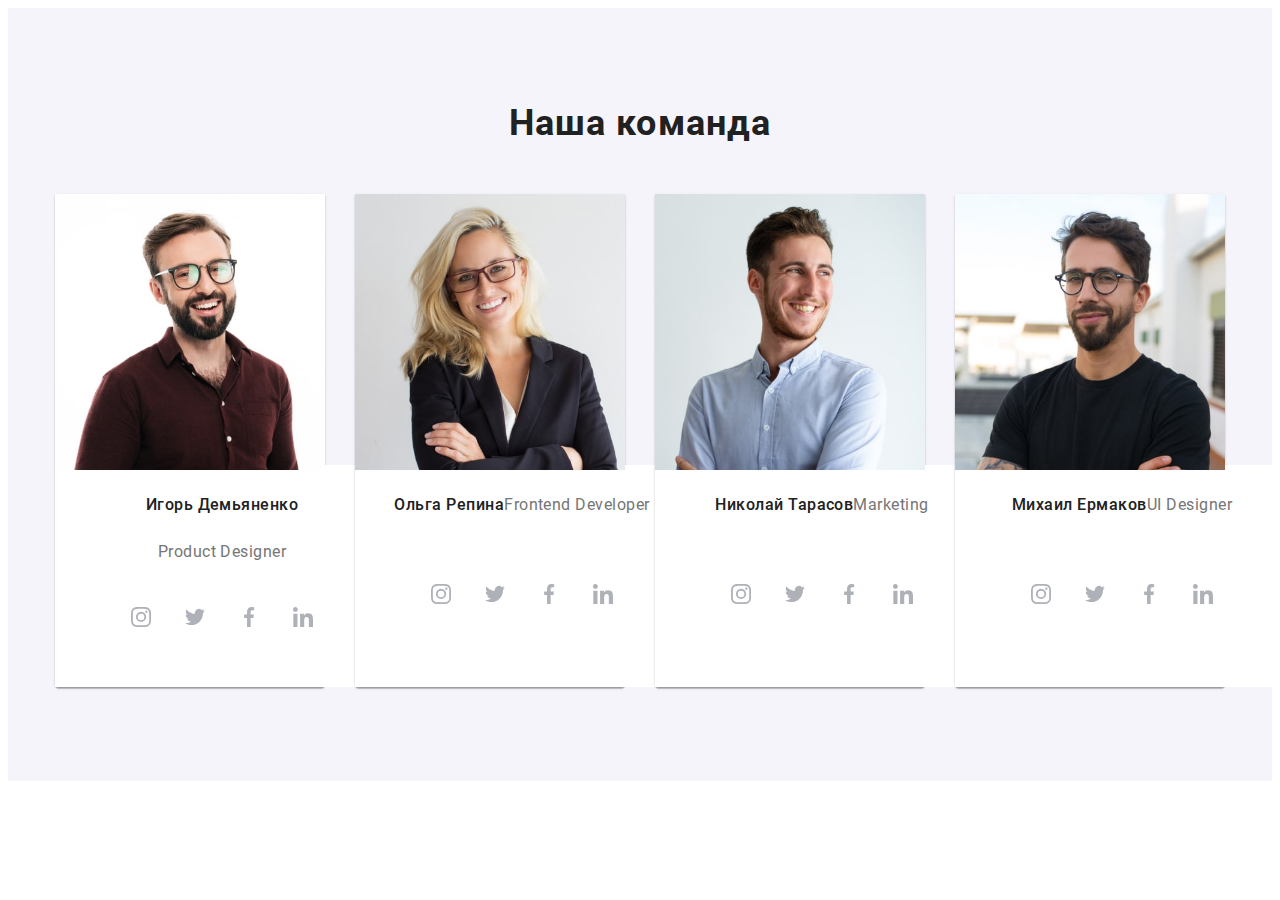
==== index.html @ b9b1cf42 "adapted section team" ====
<!DOCTYPE html>
<html lang="ru">
  <head>
    <meta charset="UTF-8" />
    <meta http-equiv="X-UA-Compatible" content="IE=edge" />
    <meta name="viewport" content="width=device-width, initial-scale=1.0" />
    <link
      rel="stylesheet"
      href="https://cdnjs.cloudflare.com/ajax/libs/modern-normalize/1.1.0/modern-normalize.min.css"
      integrity="sha512-wpPYUAdjBVSE4KJnH1VR1HeZfpl1ub8YT/NKx4PuQ5NmX2tKuGu6U/JRp5y+Y8XG2tV+wKQpNHVUX03MfMFn9Q=="
      crossorigin="anonymous"
      referrerpolicy="no-referrer"
    />
    <!--<link
      href="https://fonts.googleapis.com/css2?family=Raleway:wght@700&family=Roboto:wght@400;500;700;900&display=swap"
      rel="stylesheet"
    />-->
    <title>Document</title>
    <link rel="stylesheet" href="./css/main.min.css" />
  </head>
  <body class="webstudio">
    <!--<header class="page__header">
      <div class="container nav__main">
        <a href="" lang="en" class="nav__logo link"
          >Web<span class="nav__text" lang="en">Studio</span></a
        >
        <nav class="nav__site">
          <ul class="nav__list link">
            <li class="nav__item">
              <a href="./index.html" class="nav__link link current">Студия</a>
            </li>
            <li class="nav__item">
              <a href="./portfolio.html" class="nav__link link">Портфолио</a>
            </li>
            <li class="nav__item">
              <a href="" class="nav__link link">Контакты</a>
            </li>
          </ul>
        </nav>

        <ul class="contacts link">
          <li class="contacts__item">
            <a href="" class="contacts__link link">
              <svg class="contacts__pic" width="16" height="12">
                <use href="./images/icons.svg#icon-envelope"></use>
              </svg>
              info@devstudio.com</a
            >
          </li>
          <li class="contacts__item">
            <a href="" class="contacts__link link">
              <svg class="contacts__pic" width="10" height="16">
                <use href="./images/icons.svg#icon-smartphone"></use>
              </svg>
              +380961111111</a
            >
          </li>
        </ul>
      </div>
    </header>-->

    <main class="hero">
      <!--<section class="decision">
        <div class="container">
          <h1 class="decision__title">
            Эффективные решения<br />для вашего бизнеса
          </h1>
          <button type="button" class="decision__btn" data-modal-open>
            Заказать услугу
          </button>
        </div>
      </section>
    
      <!--<section class="benefits section">
        <div class="container">
          <h2 class="visually-hidden">Наши преимущества</h2>

          <ul class="benefits__list link">
            <li class="benefits__item">
              <div class="benefits__wrapper">
                <a href="" class="benefits__link">
                  <svg class="benefits__icon" width="65.32" height="70">
                    <use href="./images/icons.svg#icon-antenna"></use>
                  </svg>
                </a>
              </div>
              <h3 class="benefits__title">Внимание к деталям</h3>
              <p class="benefits__text">
                Идейные соображения, а также начало повседневной работы по
                формированию позиции.
              </p>
            </li>
            <li class="benefits__item">
              <div class="benefits__wrapper">
                <a href="" class="benefits__link">
                  <svg class="benefits__icon" width="66.96" height="70">
                    <use href="./images/icons.svg#icon-clock"></use>
                  </svg>
                </a>
              </div>
              <h3 class="benefits__title">Пунктуальность</h3>
              <p class="benefits__text">
                Задача организации, в особенности же рамки и место обучения
                кадров влечет за собой.
              </p>
            </li>
            <li class="benefits__item">
              <div class="benefits__wrapper">
                <a href="" class="benefits__link">
                  <svg class="benefits__icon" width="70" height="70">
                    <use href="./images/icons.svg#icon-diagram"></use>
                  </svg>
                </a>
              </div>
              <h3 class="benefits__title">Планирование</h3>
              <p class="benefits__text">
                Равным образом консультация с широким активом в значительной
                степени обуславливает.
              </p>
            </li>
            <li class="benefits__item">
              <div class="benefits__wrapper">
                <a href="" class="benefits__link">
                  <svg class="benefits__icon" width="70" height="70">
                    <use href="./images/icons.svg#icon-astronaut"></use>
                  </svg>
                </a>
              </div>
              <h3 class="benefits__title">Современные технологии</h3>
              <p class="benefits__text">
                Значимость этих проблем настолько очевидна, что реализация
                плановых заданий.
              </p>
            </li>
          </ul>
        </div>
      </section>-->
      <!--<section class="works">
        <div class="container">
          <h2 class="works__title">Чем мы занимаемся</h2>
          <ul class="works__list link">
            <li class="works__item">
              <div class="works__wrapper">
                <img
                  src="./images/img_1.jpg"
                  alt="Работа за компьютером"
                  width="370"
                />
                <div class="works__wrapper__picture">
                  <h3 class="works__text__describe">Десктопные приложения</h3>
                </div>
              </div>
            </li>
            <li class="works__item">
              <div class="works__wrapper">
                <img
                  src="./images/img_2.jpg"
                  alt="Работа в мобильном приложении"
                  width="370"
                />
                <div class="works__wrapper__picture">
                  <h3 class="works__text__describe">Мобильные приложения</h3>
                </div>
              </div>
            </li>
            <li class="works__item">
              <div class="works__wrapper">
                <img
                  src="./images/img_3.jpg"
                  alt="Работа с планшетом"
                  width="370"
                />
                <div class="works__wrapper__picture">
                  <h3 class="works__text__describe">Дизайнерские решения</h3>
                </div>
              </div>
            </li>
          </ul>
        </div>
      </section>-->
      <section class="team section">
        <div class="container">
          <h2 class="team__title">Наша команда</h2>
          <ul class="team__list link">
            <li class="team__photo">
              <picture>
                <source
                  srcset="./images/designer_mob_1x-min.jpg 1x, ./images/designer_mob_2x-min.jpg designer_mob_2x-min"
                />
              </picture>
              <img
                srcset="./images/designer_mob_1x-min.jpg 1x, ./images/designer_mob_2x-min.jpg designer_mob_2x-min"
                src="./images/img_4.jpg"
                lang="en"
                alt="Product Designer"
              />
              <div class="team__wrapper">
                <h3 class="team__title__participant">Игорь Демьяненко</h3>
                <p class="team__text" lang="en">Product Designer</p>
                <ul class="social-sites link">
                  <li class="social-sites__item">
                    <a href="" class="social-sites__link">
                      <svg class="social-sites__icon" width="20" height="20">
                        <use href="./images/icons.svg#icon-instagram"></use>
                      </svg>
                    </a>
                  </li>
                  <li class="social-sites__item">
                    <a href="" class="social-sites__link">
                      <svg class="social-sites__icon" width="20" height="20">
                        <use href="./images/icons.svg#icon-twitter"></use>
                      </svg>
                    </a>
                  </li>
                  <li class="social-sites__item">
                    <a href="" class="social-sites__link">
                      <svg class="social-sites__icon" width="20" height="20">
                        <use href="./images/icons.svg#icon-facebook"></use>
                      </svg>
                    </a>
                  </li>
                  <li class="social-sites__item">
                    <a href="" class="social-sites__link">
                      <svg class="social-sites__icon" width="20" height="20">
                        <use href="./images/icons.svg#icon-linkedin"></use>
                      </svg>
                    </a>
                  </li>
                </ul>
              </div>
            </li>
            <li class="team__photo">
              <picture>
                <source
                  srcset="./images/developer_mob_1x-min.jpg 1x, ./images/developer_mob_2x-min.jpg designer_mob_2x-min"
                />
              </picture>
              <img
                srcset="./images/developer_mob_1x-min.jpg 1x, ./images/developer_mob_2x-min.jpg designer_mob_2x-min"
                src="./images/img_5.jpg"
                lang="en"
                alt="Frontend Developer"
              />
              <div class="team__wrapper">
                <h3 class="team__title__participant">Ольга Репина</h3>
                <p class="team__text" lang="en">Frontend Developer</p>
                <ul class="social-sites link">
                  <li class="social-sites__item">
                    <a href="" class="social-sites__link">
                      <svg class="social-sites__icon" width="20" height="20">
                        <use href="./images/icons.svg#icon-instagram"></use>
                      </svg>
                    </a>
                  </li>
                  <li class="social-sites__item">
                    <a href="" class="social-sites__link">
                      <svg class="social-sites__icon" width="20" height="20">
                        <use href="./images/icons.svg#icon-twitter"></use>
                      </svg>
                    </a>
                  </li>
                  <li class="social-sites__item">
                    <a href="" class="social-sites__link">
                      <svg class="social-sites__icon" width="20" height="20">
                        <use href="./images/icons.svg#icon-facebook"></use>
                      </svg>
                    </a>
                  </li>
                  <li class="social-sites__item">
                    <a href="" class="social-sites__link">
                      <svg class="social-sites__icon" width="20" height="20">
                        <use href="./images/icons.svg#icon-linkedin"></use>
                      </svg>
                    </a>
                  </li>
                </ul>
              </div>
            </li>
            <li class="team__photo">
              <picture>
                <source
                  srcset="./images/marketing_mob_1x-min.jpg 1x, ./images/marketing_mob_2x-min.jpg designer_mob_2x-min"
                />
              </picture>
              <img
                srcset="./images/marketing_mob_1x-min.jpg 1x, ./images/marketing_mob_2x-min.jpg designer_mob_2x-min"
                src="./images/img_6.jpg"
                lang="en"
                alt="Marketing"
              />
              <div class="team__wrapper">
                <h3 class="team__title__participant">Николай Тарасов</h3>
                <p class="team__text" lang="en">Marketing</p>
                <ul class="social-sites link">
                  <li class="social-sites__item">
                    <a href="" class="social-sites__link">
                      <svg class="social-sites__icon" width="20" height="20">
                        <use href="./images/icons.svg#icon-instagram"></use>
                      </svg>
                    </a>
                  </li>
                  <li class="social-sites__item">
                    <a href="" class="social-sites__link">
                      <svg class="social-sites__icon" width="20" height="20">
                        <use href="./images/icons.svg#icon-twitter"></use>
                      </svg>
                    </a>
                  </li>
                  <li class="social-sites__item">
                    <a href="" class="social-sites__link">
                      <svg class="social-sites__icon" width="20" height="20">
                        <use href="./images/icons.svg#icon-facebook"></use>
                      </svg>
                    </a>
                  </li>
                  <li class="social-sites__item">
                    <a href="" class="social-sites__link">
                      <svg class="social-sites__icon" width="20" height="20">
                        <use href="./images/icons.svg#icon-linkedin"></use>
                      </svg>
                    </a>
                  </li>
                </ul>
              </div>
            </li>
            <li class="team__photo last__photo">
              <picture>
                <source
                  srcset="./images/designer_ui_mob_1x-min.jpg 1x, ./images/designer_ui_mob_2x-min.jpg designer_mob_2x-min"
                />
              </picture>
              <img
                srcset="./images/designer_ui_mob_1x-min.jpg 1x, ./images/designer_ui_mob_2x-min.jpg designer_mob_2x-min"
                src="./images/img_7.jpg"
                lang="en"
                alt="UI Designer"
              />
              <div class="team__wrapper">
                <h3 class="team__title__participant">Михаил Ермаков</h3>
                <p class="team__text" lang="en">UI Designer</p>
                <ul class="social-sites link">
                  <li class="social-sites__item">
                    <a href="" class="social-sites__link">
                      <svg class="social-sites__icon" width="20" height="20">
                        <use href="./images/icons.svg#icon-instagram"></use>
                      </svg>
                    </a>
                  </li>
                  <li class="social-sites__item">
                    <a href="" class="social-sites__link">
                      <svg class="social-sites__icon" width="20" height="20">
                        <use href="./images/icons.svg#icon-twitter"></use>
                      </svg>
                    </a>
                  </li>
                  <li class="social-sites__item">
                    <a href="" class="social-sites__link">
                      <svg class="social-sites__icon" width="20" height="20">
                        <use href="./images/icons.svg#icon-facebook"></use>
                      </svg>
                    </a>
                  </li>
                  <li class="social-sites__item">
                    <a href="" class="social-sites__link">
                      <svg class="social-sites__icon" width="20" height="20">
                        <use href="./images/icons.svg#icon-linkedin"></use>
                      </svg>
                    </a>
                  </li>
                </ul>
              </div>
            </li>
          </ul>
        </div>
      </section>
      <!--<section class="client">
        <div class="container">
          <h3 class="client__title">Постоянные клиенты</h3>
          <ul class="client__list link">
            <li class="client__logo">
              <a href="" class="client__link">
                <svg class="client__logo__item" width="106" height="60">
                  <use href="./images/icons.svg#icon-Logo-6"></use>
                </svg>
              </a>
            </li>
            <li class="client__logo">
              <a href="" class="client__link">
                <svg class="client__logo__item" width="106" height="60">
                  <use href="./images/icons.svg#icon-Logo-7"></use></svg
              ></a>
            </li>
            <li class="client__logo">
              <a href="" class="client__link">
                <svg class="client__logo__item" width="106" height="60">
                  <use href="./images/icons.svg#icon-Logo-8"></use>
                </svg>
              </a>
            </li>
            <li class="client__logo">
              <a href="" class="client__link">
                <svg class="client__logo__item" width="106" height="60">
                  <use href="./images/icons.svg#icon-Logo-9"></use>
                </svg>
              </a>
            </li>
            <li class="client__logo">
              <a href="" class="client__link">
                <svg class="client__logo__item" width="106" height="60">
                  <use href="./images/icons.svg#icon-Logo-10"></use>
                </svg>
              </a>
            </li>
            <li class="client__logo">
              <a href="" class="client__link">
                <svg class="client__logo__item" width="106" height="60">
                  <use href="./images/icons.svg#icon-Logo-11"></use>
                </svg>
              </a>
            </li>
          </ul>
        </div>
      </section>-->
      <!--</main>
    <footer class="adress">
      <div class="container adress__container">
        <div class="adress__wrapper all__footer">
          <a href="" class="adress__logo link" lang="en"
            >Web<span class="adress__logo__decor">Studio</span></a
          >
          <address>
            <ul class="adress__list link">
              <li class="adress__item">
                <a href="" class="adress__link link"
                  >г. Киев, пр-т Леси Украинки, 26</a
                >
              </li>
              <li class="adress__item">
                <a href="" class="adress__link__mail link"
                  >info@devstudio.com</a
                >
              </li>
              <li class="adress__item">
                <a href="" class="adress__link__phone link">+380961111111</a>
              </li>
            </ul>
          </address>
        </div>
        <div class="join__footer all-footer">
          <strong class="join__text">присоединяйтесь</strong>
          <ul class="join__list link">
            <li class="join__item">
              <a href="" class="join__link">
                <svg class="join__svg" width="20" height="20">
                  <use href="./images/icons.svg#icon-instagram"></use>
                </svg>
              </a>
            </li>
            <li class="join__item">
              <a href="" class="join__link">
                <svg class="join__svg" width="20" height="20">
                  <use href="./images/icons.svg#icon-twitter"></use>
                </svg>
              </a>
            </li>
            <li class="join__item">
              <a href="" class="join__link">
                <svg class="join__svg" width="20" height="20">
                  <use href="./images/icons.svg#icon-facebook"></use>
                </svg>
              </a>
            </li>
            <li class="join__item">
              <a href="" class="join__link">
                <svg class="join__svg" width="20" height="20">
                  <use href="./images/icons.svg#icon-linkedin"></use>
                </svg>
              </a>
            </li>
          </ul>
        </div>
        <div class="subscription">
          <strong class="subscription__text">Подпишитесь на рассылку</strong>
          <form class="subscription__form">
            <input
              class="subscription__email"
              name="subscription"
              type="email"
              placeholder="E-mail"
              id="footer-email"
            />
            <button type="submit" class="subscription__btn">
              Подписаться
              <svg class="subscription__pic" width="24" height="24">
                <use href="./images/icons.svg#icon-icon-send"></use>
              </svg>
            </button>
          </form>
        </div>
      </div>
    </footer>
    <div class="backdrop is-hidden" data-modal>
      <div class="modal">
        <button type="button" class="modal-close-btn" data-modal-close>
          <svg class="join-svg-cross" width="11" height="11">
            <use href="./images/icons.svg#icon-cross"></use>
          </svg>
        </button>
        <form class="modal-field-form">
          <p class="modal-field-head">
            Оставьте свои данные, мы вам перезвоним
          </p>
          <label for="user-name" class="modal-field">Имя</label>
          <div class="modal-input-wrapper">
            <input
              class="modal-input"
              type="text"
              name="name"
              id="user-name"
              placeholder=" "
              required
            />
            <svg class="user-icon-modal" width="18" height="18">
              <use href="./images/icons.svg#icon-person-black"></use>
            </svg>
          </div>
          <label for="tel" class="modal-field">Телефон</label>
          <div class="modal-input-wrapper">
            <input
              class="modal-input"
              type="tel"
              name="phone"
              id="tel"
              placeholder=" "
              required
              minlength="13"
              maxlength="13"
              pattern="[\+]\d{3}\s[\(]\d{2}[\)]\s\d{3}[\-]\d{2}[\-]\d{2}"
            />
            <svg class="user-icon-modal" width="18" height="18">
              <use href="./images/icons.svg#icon-phone-black"></use>
            </svg>
          </div>
          <label for="mail" class="modal-field">Почта</label>
          <div class="modal-input-wrapper">
            <input
              class="modal-input"
              type="email"
              name="email"
              id="mail"
              placeholder=" "
              required
            />
            <svg class="user-icon-modal" width="18" height="18">
              <use href="./images/icons.svg#icon-email-black"></use>
            </svg>
          </div>
          <label for="modal-text" class="modal-field">Комментарий</label>
          <textarea
            name="modal-text"
            id="modal-text"
            class="modal-text"
            placeholder="Введите текст"
          ></textarea>
          <div class="checkbox">
            <input
              class="modal-input checkbox-square visually-hidden"
              type="checkbox"
              name="agreement"
              id="agreement"
            />
            <label for="agreement" class="modal-field privacy"
              ><span class="icon-check">
                <svg class="check-icon" width="16" height="15">
                  <use href="./images/icons.svg#form-check"></use></svg
              ></span>
              Соглашаюсь с рассылкой и принимаю&ensp;<a
                class="agreement-act"
                href=""
                >Условия договора</a
              ></label
            >
          </div>
          <button type="submit" class="modal-btn-submit">Отправить</button>
        </form>
      </div>
    </div>

    <script src="./js/modal.js"></script>
  </body>
</html>
    </main>
  </body>
</html>-->
    </main>
  </body>
</html>
---- css/main.min.css ----
@font-face{font-family:"Roboto";font-style:normal;font-weight:400;src:url("../fonts/roboto-v30-cyrillic-regular.eot");src:local(""),url("../fonts/roboto-v30-cyrillic-regular.eot?#iefix") format("embedded-opentype"),url("../fonts/roboto-v30-cyrillic-regular.woff2") format("woff2"),url("../fonts/roboto-v30-cyrillic-regular.woff") format("woff"),url("../fonts/roboto-v30-cyrillic-regular.ttf") format("truetype"),url("../fonts/roboto-v30-cyrillic-regular.svg#Roboto") format("svg")}@font-face{font-family:"Roboto";font-style:normal;font-weight:500;src:url("../fonts/roboto-v30-cyrillic-500.eot");src:local(""),url("../fonts/roboto-v30-cyrillic-500.eot?#iefix") format("embedded-opentype"),url("../fonts/roboto-v30-cyrillic-500.woff2") format("woff2"),url("../fonts/roboto-v30-cyrillic-500.woff") format("woff"),url("../fonts/roboto-v30-cyrillic-500.ttf") format("truetype"),url("../fonts/roboto-v30-cyrillic-500.svg#Roboto") format("svg")}@font-face{font-family:"Roboto";font-style:normal;font-weight:700;src:url("../fonts/roboto-v30-cyrillic-700.eot");src:local(""),url("../fonts/roboto-v30-cyrillic-700.eot?#iefix") format("embedded-opentype"),url("../fonts/roboto-v30-cyrillic-700.woff2") format("woff2"),url("../fonts/roboto-v30-cyrillic-700.woff") format("woff"),url("../fonts/roboto-v30-cyrillic-700.ttf") format("truetype"),url("../fonts/roboto-v30-cyrillic-700.svg#Roboto") format("svg")}@font-face{font-family:"Roboto";font-style:normal;font-weight:900;src:url("../fonts/roboto-v30-cyrillic-900.eot");src:local(""),url("../fonts/roboto-v30-cyrillic-900.eot?#iefix") format("embedded-opentype"),url("../fonts/roboto-v30-cyrillic-900.woff2") format("woff2"),url("../fonts/roboto-v30-cyrillic-900.woff") format("woff"),url("../fonts/roboto-v30-cyrillic-900.ttf") format("truetype"),url("../fonts/roboto-v30-cyrillic-900.svg#Roboto") format("svg")}@font-face{font-family:"Raleway";font-style:normal;font-weight:700;src:url("../fonts/raleway-v27-cyrillic-700.eot");src:local(""),url("../fonts/raleway-v27-cyrillic-700.eot?#iefix") format("embedded-opentype"),url("../fonts/raleway-v27-cyrillic-700.woff2") format("woff2"),url("../fonts/raleway-v27-cyrillic-700.woff") format("woff"),url("../fonts/raleway-v27-cyrillic-700.ttf") format("truetype"),url("../fonts/raleway-v27-cyrillic-700.svg#Raleway") format("svg")}:root{--header-color: #212121;--header-text-color: #2f303a;--main-color: #2196f3;--main-bgd-color: #ffffff;--main-team-color: #f5f4fa;--contacts-color: #757575}p,h1,h2,h3,h4,h5,h6{margin:0}ul{margin:0;padding-left:0}.section{width:1600px}img{display:block;height:auto;max-width:100%}body{font-family:"Roboto",sans-serif;color:var(--header-color);background-color:var(--main-bgd-color)}.link{list-style:none;text-decoration:none}.visually-hidden{position:absolute;width:1px;height:1px;margin:-1px;border:0;padding:0;white-space:nowrap;clip-path:inset(100%);clip:rect(0 0 0 0);overflow:hidden}.container{width:100%;margin-left:auto;margin-right:auto;padding-right:15px;padding-left:15px;outline:1px solid rgba(0,0,0,0);box-sizing:border-box}@media screen and (min-width: 480px){.container{width:480px}}@media screen and (min-width: 768px){.container{width:768px}}@media screen and (min-width: 1200px){.container{width:1200px}}.decision__btn{font-family:inherit;font-weight:700;font-size:16px;line-height:1.88;letter-spacing:.06em;text-align:center;align-items:center;color:var(--main-bgd-color);background:var(--main-color);box-shadow:0px 4px 4px rgba(0,0,0,.15);border-radius:4px;cursor:pointer;border:none;margin-top:30px;padding:10px 32px;outline:1px solid rgba(0,0,0,0);transition-property:background,box-shadow,border-radius;transition-duration:250ms;transition-timing-function:cubic-bezier(0.4, 0, 0.2, 1)}.decision__btn:hover,.decision__btn:focus{background:#188ce8;box-shadow:0px 4px 4px rgba(0,0,0,.15);border-radius:4px}.portfolio__btn{font-family:inherit;font-weight:500;font-size:16px;line-height:1.62;text-align:center;letter-spacing:.03em;color:var(--header-color);background:#f5f4fa;border-radius:4px;cursor:pointer;padding:6px 22px;border:none;transition-property:background,box-shadow,color;transition-duration:250ms;transition-timing-function:cubic-bezier(0.4, 0, 0.2, 1)}.portfolio__btn:hover,.portfolio__btn:focus{color:var(--main-bgd-color);background:var(--main-color);box-shadow:0px 3px 1px rgba(0,0,0,.1),0px 1px 2px rgba(0,0,0,.08),0px 2px 2px rgba(0,0,0,.12)}.list-btn{color:var(--main-bgd-color);background-color:var(--main-color)}.subscription__btn{letter-spacing:.06em;color:#fff;font-family:"Roboto",sans-serif;font-weight:700;font-size:16px;line-height:1.88;width:200px;height:50px;box-shadow:0px 4px 4px rgba(0,0,0,.15);border-radius:4px;display:flex;position:relative;cursor:pointer;background:#2196f3;border:none;margin-left:12px;align-items:center;justify-content:center;transition-property:background;transition-duration:250ms;transition-timing-function:cubic-bezier(0.4, 0, 0.2, 1)}.subscription__btn:hover,.subscription__btn:focus{background:#188ce8}.nav__logo{font-family:"Raleway",sans-serif;font-weight:700;font-size:26px;line-height:1.2;letter-spacing:.03em;color:var(--main-color);padding-top:24px;padding-bottom:25px;align-items:center;display:block;margin-right:93px;transition-property:text-decoration-color,outline,border-width;transition-duration:250ms;transition-timing-function:cubic-bezier(0.4, 0, 0.2, 1)}.nav__logo:hover,.nav__logo:focus{text-decoration-color:var(--main-color);outline:1px solid #ececec;border-width:100%}.client__logo{width:210px;height:92px}@media screen and (min-width: 480px){.client__logo{display:inline-block;margin-right:0;margin-left:0}}@media screen and (min-width: 768px){.client__logo{display:inline-block;width:226px;margin-right:0;margin-left:0}}@media screen and (min-width: 1200px){.client__logo{width:170px}}.client__logo__item{fill:currentColor}.adress__logo{font-family:"Raleway",sans-serif;font-weight:700;font-size:26px;line-height:1.19;color:var(--main-color);letter-spacing:.03em;display:block;margin-bottom:20px;transition-property:text-decoration-color,outline;transition-duration:250ms;transition-timing-function:cubic-bezier(0.4, 0, 0.2, 1)}.adress__logo:hover,.adress__logo:focus{text-decoration-color:var(--main-color);outline:1px solid #ececec}.adress__logo__decor{color:var(--main-bgd-color)}.adress__container{display:flex;flex-wrap:wrap;align-items:baseline;justify-content:flex-start}.page__header{font-weight:500;font-size:14px;line-height:1.14;letter-spacing:.02em}.nav__main{display:flex;align-items:center}.nav__site .contacts{display:flex;align-items:center}.nav__link{padding-top:32px;padding-bottom:32px}.nav__list{display:flex;align-items:center}.link.current{color:var(--main-color)}.nav__item{position:relative;z-index:1}.current::after{content:"";display:block;width:100%;height:4px;background:#2196f3;border-radius:2px;position:absolute;filter:drop-shadow(0px 4px 4px rgba(0, 0, 0, 0.25));bottom:-1px}.nav__text{font-family:"Raleway",sans-serif;font-style:normal;font-weight:700;font-size:26px;line-height:1.19;letter-spacing:.03em;color:var(--header-text-color)}.nav__link{font-weight:500;font-size:14px;line-height:1.14;letter-spacing:.02em;color:var(--header-color);transition-property:color;transition-duration:250ms;transition-timing-function:cubic-bezier(0.4, 0, 0.2, 1);display:block}.nav__link:hover,.nav__link:focus{color:var(--main-color);text-decoration-color:var(--main-color)}.nav__item+.nav__item{margin-left:50px}.contacts{display:flex;margin-left:auto}.contacts .contacts__item+.contacts__item{margin-left:50px}.contacts__link{font-weight:500;font-size:14px;line-height:1.14;letter-spacing:.02em;color:var(--contacts-color);padding-top:32px;padding-bottom:32px;display:flex;align-items:center;justify-content:center;transition-property:color,text-decoration-color;transition-duration:250ms;transition-timing-function:cubic-bezier(0.4, 0, 0.2, 1)}.contacts__link:hover,.contacts__link:focus{color:var(--main-color);text-decoration-color:var(--main-color)}.contacts__pic{fill:currentColor;margin-right:10px}.decision__title{font-weight:900;font-size:26px;line-height:1.62;letter-spacing:.06em;text-transform:uppercase;color:var(--main-bgd-color);max-width:480px;outline:1px solid rgba(0,0,0,0)}@media screen and (min-width: 768px){.decision__title{max-width:360px;text-align:center;margin:0 auto}}@media screen and (min-width: 1200px){.decision__title{font-size:44px;line-height:1.36;text-align:center;max-width:696px;margin:0 auto}}.decision{height:400px;padding:118px 0;text-align:center;background-repeat:no-repeat;background-position:50% 50%;background-size:cover;width:480px;background-image:linear-gradient(to right, rgba(47, 48, 58, 0.4), rgba(47, 48, 58, 0.4)),url(../images/hero_mob_1x-min.jpg);margin:0;background-color:#c4c4c4}@media(min-device-pixel-ratio: 2),(-webkit-min-device-pixel-ratio: 2),(min-resolution: 192dpi),(min-resolution: 2dppx){.decision{background-image:linear-gradient(to right, rgba(47, 48, 58, 0.4), rgba(47, 48, 58, 0.4)),url(../images/hero_mob_2x-min.jpg)}}@media screen and (min-width: 768px){.decision{width:768px;background-image:linear-gradient(to right, rgba(47, 48, 58, 0.4), rgba(47, 48, 58, 0.4)),url(../images/hero_tab_1x-min.jpg)}}@media screen and (min-width: 768px)and (min-device-pixel-ratio: 2),screen and (min-width: 768px)and (-webkit-min-device-pixel-ratio: 2),screen and (min-width: 768px)and (min-resolution: 192dpi),screen and (min-width: 768px)and (min-resolution: 2dppx){.decision{background-image:linear-gradient(to right, rgba(47, 48, 58, 0.4), rgba(47, 48, 58, 0.4)),url(../images/hero_tab_2x-min.jpg)}}@media screen and (min-width: 1200px){.decision{padding:200px 0;width:1200px;height:600px;max-width:1600px;background-image:linear-gradient(to right, rgba(47, 48, 58, 0.4), rgba(47, 48, 58, 0.4)),url(../images/hero_desk_1x-min.jpg)}}@media screen and (min-width: 1200px)and (min-device-pixel-ratio: 2),screen and (min-width: 1200px)and (-webkit-min-device-pixel-ratio: 2),screen and (min-width: 1200px)and (min-resolution: 192dpi),screen and (min-width: 1200px)and (min-resolution: 2dppx){.decision{background-image:linear-gradient(to right, rgba(47, 48, 58, 0.4), rgba(47, 48, 58, 0.4)),url(../images/hero_desk_2x-min.jpg)}}.benefits{width:100%}.benefits__list{display:flex;flex-wrap:wrap;gap:30px}@media screen and (min-width: 480px){.benefits__list{padding-top:60px;padding-bottom:60px}}@media screen and (min-width: 768px){.benefits__list{padding-top:60px;padding-bottom:60px}}@media screen and (min-width: 1200px){.benefits__list{padding-top:94px;padding-bottom:94px}}.benefits__text{font-size:14px;line-height:1.71;color:var(--contacts-color);letter-spacing:.03em;outline:1px solid rgba(0,0,0,0);display:block}@media screen and (min-width: 480px){.benefits__text{width:450px;height:50px;align-content:center}}@media screen and (min-width: 768px){.benefits__text{width:100%;height:75px}}@media screen and (min-width: 1200px){.benefits__text{flex-basis:calc(25% - 30px);width:270px;height:120px}}.benefits__title{font-weight:700;font-size:14px;line-height:1.14;text-transform:uppercase;letter-spacing:.03em;outline:1px solid rgba(0,0,0,0);margin-bottom:10px}@media screen and (min-width: 480px){.benefits__title{text-align:center;justify-content:center;display:flex}}@media screen and (min-width: 768px){.benefits__title{width:100%;height:16px;margin-bottom:10px}}@media screen and (min-width: 1200px){.benefits__title{display:flex;text-align:center}}@media screen and (min-width: 768px){.benefits__item{width:354px}}@media screen and (min-width: 1200px){.benefits__item{width:270px}}.benefits__wrapper{margin-bottom:30px;display:flex;background:var(--main-team-color);border-radius:4px;align-items:center;justify-content:center}@media screen and (min-width: 480px){.benefits__wrapper{width:450px;height:120px}}@media screen and (min-width: 768px){.benefits__wrapper{width:354px;height:120px}}@media screen and (min-width: 1200px){.benefits__wrapper{width:270px;height:120px}}.works{font-weight:700;font-size:36px;line-height:1.17;text-align:center;letter-spacing:.03em;width:100%;padding-bottom:94px}.works__title{font-weight:700;font-size:36px;line-height:1.17;text-align:center;letter-spacing:.03em;color:var(--header-color);outline:1px solid rgba(0,0,0,0);transition-property:text-decoration-color,text-decoration-line;transition-duration:250ms;transition-timing-function:cubic-bezier(0.4, 0, 0.2, 1)}.works__title:hover,.works__title:focus{text-decoration-line:underline;text-decoration-color:var(--main-color)}.works__list{display:flex;margin-top:50px}img{display:block;max-width:100%;height:auto}.works__item{margin-right:30px;outline:1px solid rgba(0,0,0,0);width:370px}.works__item:last-child{margin-right:0}.works__wrapper{position:relative}.works__text__describe{font-family:"Roboto",sans-serif;font-weight:700;font-size:14px;line-height:1.14;letter-spacing:.03em;align-items:center;text-transform:uppercase;color:#fff;display:flex;height:70px;width:100%;align-items:center;justify-content:center}.works__wrapper__picture{background:rgba(47,48,58,.8);width:100%;height:70px}.works__wrapper__picture{position:absolute;bottom:0;left:0}.team{font-weight:700;font-size:36px;line-height:1.17;text-align:center;background:var(--main-team-color);border-radius:0px;letter-spacing:.03em;width:100%;padding-top:60px;padding-bottom:60px}@media screen and (min-width: 768px){.team{display:flex}}@media screen and (min-width: 1200px){.team{padding-top:94px;padding-bottom:94px}}.team__title{font-weight:700;font-size:28px;line-height:1.18;text-align:center;background:var(--main-team-color);border-radius:0px;letter-spacing:.03em;display:block;outline:1px solid rgba(0,0,0,0);display:block;margin-bottom:30px;transition-property:text-decoration-color,text-decoration-line;transition-duration:250ms;transition-timing-function:cubic-bezier(0.4, 0, 0.2, 1)}.team__title:hover,.team__title:focus{text-decoration-line:underline;text-decoration-color:var(--main-color)}@media screen and (min-width: 768px){.team__title{margin-bottom:30px}}@media screen and (min-width: 1200px){.team__title{margin-bottom:50px;font-size:36px;line-height:1.17}}.team__list{display:block}@media screen and (min-width: 768px){.team__list{display:flex;flex-wrap:wrap;gap:30px}}.team__photo{display:block;box-shadow:0px 1px 3px rgba(0,0,0,.12),0px 1px 1px rgba(0,0,0,.14),0px 2px 1px rgba(0,0,0,.2);border-radius:0px 0px 4px 4px;margin-bottom:30px;width:450px}@media screen and (min-width: 768px){.team__photo{width:354px;margin-bottom:0}}@media screen and (min-width: 1200px){.team__photo{width:270px;margin-bottom:0}}.last__photo{margin-bottom:0}.team__wrapper{display:flex;flex-wrap:wrap;background-color:var(--main-bgd-color);margin-top:-5px;padding:30px 122px;text-align:center;justify-content:center;width:450px;height:162px}@media screen and (min-width: 768px){.team__wrapper{width:354px;padding:30px 74px}}@media screen and (min-width: 1200px){.team__wrapper{width:270px;padding:30px 32px}}.team__title__participant{font-weight:500;font-size:16px;line-height:1.19;text-align:center;letter-spacing:.03em;color:var(--header-color);height:auto;display:block;margin-bottom:10px;transition-property:text-decoration-color,text-decoration-line;transition-duration:250ms;transition-timing-function:cubic-bezier(0.4, 0, 0.2, 1)}.team__title__participant:hover,.team__title__participant:focus{text-decoration-line:underline;text-decoration-color:var(--main-color)}.team__text{font-weight:400;font-size:16px;line-height:1.19;text-align:center;letter-spacing:.03em;color:var(--contacts-color);display:block;margin-bottom:16px;transition-property:text-decoration-color,text-decoration-line;transition-duration:250ms;transition-timing-function:cubic-bezier(0.4, 0, 0.2, 1)}.team__text:hover,.team__text:focus{text-decoration-line:underline;text-decoration-color:var(--main-color)}.social-sites{display:flex;justify-content:center}.social-sites__item{width:44px;height:44px;margin-left:10px}.social-sites__item:first-child{margin-left:0}.social-sites__link{display:block;width:100%;height:100%;border-radius:50%;background-color:var(--main-bgd-color);color:#afb1b8;display:flex;align-items:center;justify-content:center;transition-property:background-color,color;transition-duration:250ms;transition-timing-function:cubic-bezier(0.4, 0, 0.2, 1)}.social-sites__link:hover,.social-sites__link:focus{background-color:var(--main-color);color:#fff}.social-sites__link .social-sites__icon{fill:currentColor}.client{width:100%}@media screen and (min-width: 480px){.client{margin-right:0;margin-left:0;padding-top:60px;padding-bottom:60px}}@media screen and (min-width: 768px){.client{margin-right:0;margin-left:0;padding-top:60px;padding-bottom:60px}}@media screen and (min-width: 1200px){.client{padding-top:94px;padding-bottom:94px}}.client__title{font-weight:700;text-align:center;letter-spacing:.03em;color:var(--header-color);font-size:36px;line-height:1.17}@media screen and (min-width: 480px){.client__title{font-size:28px;line-height:1.18;margin-bottom:30px}}@media screen and (min-width: 768px){.client__title{font-size:28px;line-height:1.18;margin-bottom:30px}}@media screen and (min-width: 1200px){.client__title{margin-bottom:50px;font-size:36px;line-height:1.17}}.client__list{display:flex;gap:30px}@media screen and (min-width: 480px){.client__list{flex-wrap:wrap;justify-content:space-around}}@media screen and (min-width: 768px){.client__list{flex-wrap:wrap;justify-content:space-between}}@media screen and (min-width: 1200px){.client__list{margin-top:50px;align-items:center;justify-content:center}}.client__link{border:1px solid #afb1b8;border-radius:4px;display:flex;align-items:center;justify-content:center;color:#afb1b8;outline:rgba(0,0,0,0);transition-property:border-color,color;transition-duration:250ms;transition-timing-function:cubic-bezier(0.4, 0, 0.2, 1)}.client__link:hover,.client__link:focus{border-color:#2196f3;color:#2196f3}@media screen and (min-width: 480px){.client__link{width:210px;height:92px}}@media screen and (min-width: 768px){.client__link{width:226px;height:92px}}@media screen and (min-width: 1200px){.client__link{width:170px;height:92px}}.adress{font-family:"Roboto",sans-serif;font-style:normal;font-size:14px;line-height:1.71;letter-spacing:.03em;background:var(--header-text-color);padding-top:60px;padding-bottom:60px;outline:1px solid rgba(0,0,0,0);width:100%}.join__footer{margin-left:70px}.adress__item{margin-bottom:9px}.adress__link{font-size:14px;line-height:2;color:var(--main-bgd-color);letter-spacing:.03em;display:block;transition-property:color,text-decoration-line;transition-duration:250ms;transition-timing-function:cubic-bezier(0.4, 0, 0.2, 1)}.adress__link:hover,.adress__link:focus{text-decoration-line:underline;text-decoration-color:var(--main-color);color:var(--main-color)}.adress__link__mail{font-size:14px;line-height:2;color:rgba(255,255,255,.6);letter-spacing:.03em;display:block;margin-bottom:9px;transition-property:color,text-decoration-line;transition-duration:250ms;transition-timing-function:cubic-bezier(0.4, 0, 0.2, 1);transition-property:color,text-decoration-line;transition-duration:250ms;transition-timing-function:cubic-bezier(0.4, 0, 0.2, 1)}.adress__link__mail:hover,.adress__link__mail:focus{text-decoration-line:underline;text-decoration-color:var(--main-color);color:var(--main-color)}.adress__link__phone{font-size:14px;line-height:2;color:rgba(255,255,255,.6);letter-spacing:.03em;transition-property:color,text-decoration-line;transition-duration:250ms;transition-timing-function:cubic-bezier(0.4, 0, 0.2, 1)}.adress__link__phone:hover,.adress__link__phone:focus{text-decoration-line:underline;text-decoration-color:var(--main-color);color:var(--main-color)}.adress__list .adress__item{font-style:normal}.adress__list{display:block}.join__list{display:flex}.join__text{margin-bottom:20px;font-family:"Roboto",sans-serif;font-style:normal;font-weight:700;font-size:14px;line-height:16px;letter-spacing:.03em;text-transform:uppercase;color:#fff;display:block;margin-bottom:20px}.join__item{width:44px;height:44px;background:rgba(255,255,255,.1);border-radius:50%;margin-left:10px}.join__item:first-child{margin-left:0}.join__link{display:flex;justify-content:center;width:100%;height:100%;align-items:center;border-radius:50%;transition-property:background-color;transition-duration:250ms;transition-timing-function:cubic-bezier(0.4, 0, 0.2, 1)}.join__link:hover,.join__link:focus{background-color:var(--main-color)}.join__svg{display:block;fill:#fff}.subscription{margin-left:auto}.subscription__text{font-family:"Roboto",sans-serif;font-weight:700;font-size:14px;line-height:1.14;letter-spacing:.03em;text-transform:uppercase;color:#fff;display:block;margin-bottom:20px}.subscription__email{width:358px;height:50px;box-sizing:border-box;border:1px solid rgba(255,255,255,.3);filter:drop-shadow(0px 4px 4px rgba(0, 0, 0, 0.15));border-radius:4px;display:flex;outline:none;cursor:pointer;padding-top:15px;padding-bottom:15px;padding-left:16px;color:var(--main-bgd-color);background:#2f303a;transition-property:border-color;transition-duration:250ms;transition-timing-function:cubic-bezier(0.4, 0, 0.2, 1)}.subscription__email:hover,.subscription__email:focus{border-color:#2196f3}.subscription__email::placeholder{font-family:"Roboto";font-size:16px;line-height:1.25;display:flex;align-items:center;letter-spacing:.03em;color:rgba(255,255,255,.6);background:#2f303a;width:100%;height:100%}.subscription__pic{fill:#fff;width:24px;height:24px;display:flex;margin-left:10px}.subscription__pic::after{content:"";display:flex;position:absolute}.subscription__form{display:flex;justify-content:space-between}.page__header{border-bottom:1px solid #ececec}.portfolio__page{padding-top:94px;padding-bottom:94px}.portfolio__list{justify-content:center;margin-bottom:50px}.portfolio__item{margin-right:8px}.portfolio__item:last-child{margin-right:0}.portfolio__list{display:flex}.examples{display:flex;flex-wrap:wrap;margin:-15px}.examples__item{margin:15px;width:calc(33.3333333333% - 30px);font-family:"Roboto",sans-serif}.examples__link{display:block;text-decoration:none;transition-property:background,border,box-shadow;transition-duration:250ms;transition-timing-function:cubic-bezier(0.4, 0, 0.2, 1)}.examples__link:hover,.examples__link:focus{background:#fff;border:1px solid #eee;box-shadow:0px 1px 1px rgba(0,0,0,.12),0px 4px 4px rgba(0,0,0,.06),1px 4px 6px rgba(0,0,0,.16)}.examples__text{position:absolute;top:0;font-family:"Roboto",sans-serif;font-size:18px;line-height:1.56;letter-spacing:.03em;color:#fff;background:rgba(33,150,243,.9);padding:63px 24px;height:100%;transform:translateY(101%);transition:transform 250ms cubic-bezier(0.4, 0, 0.2, 1)}.examples__pictures{position:relative;overflow:hidden}.examples__link:hover .examples__text,.examples__link:focus .examples__text{transform:translateY(0)}.examples__title{font-family:"Roboto",sans-serif;font-weight:700;font-size:18px;line-height:2;letter-spacing:.06em;color:var(--header-color);margin-bottom:4px;transition-property:color;transition-duration:250ms;transition-timing-function:cubic-bezier(0.4, 0, 0.2, 1)}.examples__title:hover,.examples__title:focus{color:var(--main-color)}.examples__wrapper{padding:20px 24px;background-color:var(--main-bgd-color);border:1px solid #eee;border-top:0}.examles__text__describe{font-size:16px;line-height:1.88;color:var(--contacts-color);font-family:"Roboto",sans-serif;font-style:normal;letter-spacing:.03em;color:#757575;transition-property:color;transition-duration:250ms;transition-timing-function:cubic-bezier(0.4, 0, 0.2, 1)}.examles__text__describe:hover,.examles__text__describe:focus{color:var(--main-color)}.backdrop{position:fixed;top:0;left:0;width:100%;height:100%;transition:opacity 250ms cubic-bezier(0.4, 0, 0.2, 1),visibility 250ms cubic-bezier(0.4, 0, 0.2, 1);background:rgba(0,0,0,.2)}.modal{width:528px;min-height:581px;background:#fff;box-shadow:0px 1px 3px rgba(0,0,0,.12),0px 1px 1px rgba(0,0,0,.14),0px 2px 1px rgba(0,0,0,.2);border-radius:4px;top:50%;left:50%;transform:translate(-50%, -50%) scale(1) rotate(0);position:absolute;transition:transform 250ms cubic-bezier(0.4, 0, 0.2, 1);padding:40px}.is-hidden{opacity:0;visibility:hidden;pointer-events:none}.backdrop.is-hidden .modal{transform:translate(-50%, -50%) scale(0) rotate(-360deg)}.join-svg-cross{color:#000}.modal-field-head{font-family:"Roboto",sans-serif;font-weight:700;font-size:20px;line-height:1.15;text-align:center;letter-spacing:.03em;color:#212121;display:block;margin-bottom:12px}.modal-field{display:block;width:100%;font-family:"Roboto",sans-serif;font-size:12px;line-height:1.17;letter-spacing:.01em;color:#757575}.modal-input{width:100%;border:1px solid rgba(33,33,33,.2);border-radius:4px;height:40px;background-color:rgba(0,0,0,0);padding-left:42px;outline-color:rgba(0,0,0,0);transition-property:border-color;transition-duration:250ms;transition-timing-function:cubic-bezier(0.4, 0, 0.2, 1)}.modal-input:hover,.modal-input:focus{border-color:#2196f3}.icon-check{width:16px;height:15px;margin-top:25px;transition-property:border-color;transition-duration:250ms;transition-timing-function:cubic-bezier(0.4, 0, 0.2, 1)}.icon-check:hover,.icon-check:focus{border-color:#2196f3}.modal-text{width:448px;height:120px;border:1px solid rgba(33,33,33,.2);border-radius:4px;resize:none;display:block;margin-bottom:20px;padding:12px 16px;outline-color:rgba(0,0,0,0);transition-property:border-color;transition-duration:250ms;transition-timing-function:cubic-bezier(0.4, 0, 0.2, 1)}.modal-text:hover,.modal-text:focus{border-color:#2196f3}.modal-text::placeholder{font-family:"Roboto",sans-serif;font-size:14px;line-height:1.14;letter-spacing:.01em;color:rgba(117,117,117,.5)}.modal-placeholder::placeholder{font-family:"Roboto",sans-serif;font-size:14px;line-height:1.14;letter-spacing:.01em;color:rgba(117,117,117,.5)}.modal-input:hover~.user-icon-modal,.modal-input:focus~.user-icon-modal{fill:#2196f3}.checkbox{display:block;align-items:center;margin-bottom:30px}.modal-input-wrapper{position:relative;margin-bottom:10px}.user-icon-modal{position:absolute;display:inline-block;fill:var(--header-color);top:11px;left:12px;transition-property:fill;transition-duration:250ms;transition-timing-function:cubic-bezier(0.4, 0, 0.2, 1)}.user-icon-modal:hover,.user-icon-modal:focus{fill:var(--main-color)}.agreement-act{color:#2196f3}.privacy{font-family:"Roboto",sans-serif;font-size:14px;line-height:1.71;letter-spacing:.03em;color:#757575}.privacy span{border:1px solid rgba(34,34,34,.2);margin-right:5px;left:0}.check-icon{fill:rgba(0,0,0,0);padding-top:4px;cursor:pointer}.checkbox-square:checked+.privacy span{background-color:#2196f3;border:none}.checkbox-square:checked+.privacy .check-icon{fill:#fff}.checkbox-square:focus+.privacy span{border-color:#2196f3}.modal-close-btn{width:30px;height:30px;border:1px solid rgba(0,0,0,.1);border-radius:50%;display:flex;justify-content:center;align-items:center;position:absolute;cursor:pointer;right:8px;top:8px;background-color:rgba(0,0,0,0);transition-property:fill,border-color;transition-duration:250ms;transition-timing-function:cubic-bezier(0.4, 0, 0.2, 1)}.modal-close-btn:hover,.modal-close-btn:focus{fill:#2196f3;border-color:#2196f3}.modal-btn-submit{width:200px;height:50px;font-family:"Roboto",sans-serif;font-weight:700;font-size:16px;line-height:1.88;display:flex;align-items:center;justify-content:center;letter-spacing:.06em;padding:10px 56px 10px 55px;cursor:pointer;color:#fff;background:#2196f3;box-shadow:0px 4px 4px rgba(0,0,0,.15);border-radius:4px;border-color:rgba(0,0,0,0);margin-left:124px;transition-property:background,box-shadow;transition-duration:250ms;transition-timing-function:cubic-bezier(0.4, 0, 0.2, 1)}.modal-btn-submit:hover,.modal-btn-submit:focus{background:#188ce8;box-shadow:0px 4px 4px rgba(0,0,0,.15)}/*# sourceMappingURL=main.min.css.map */
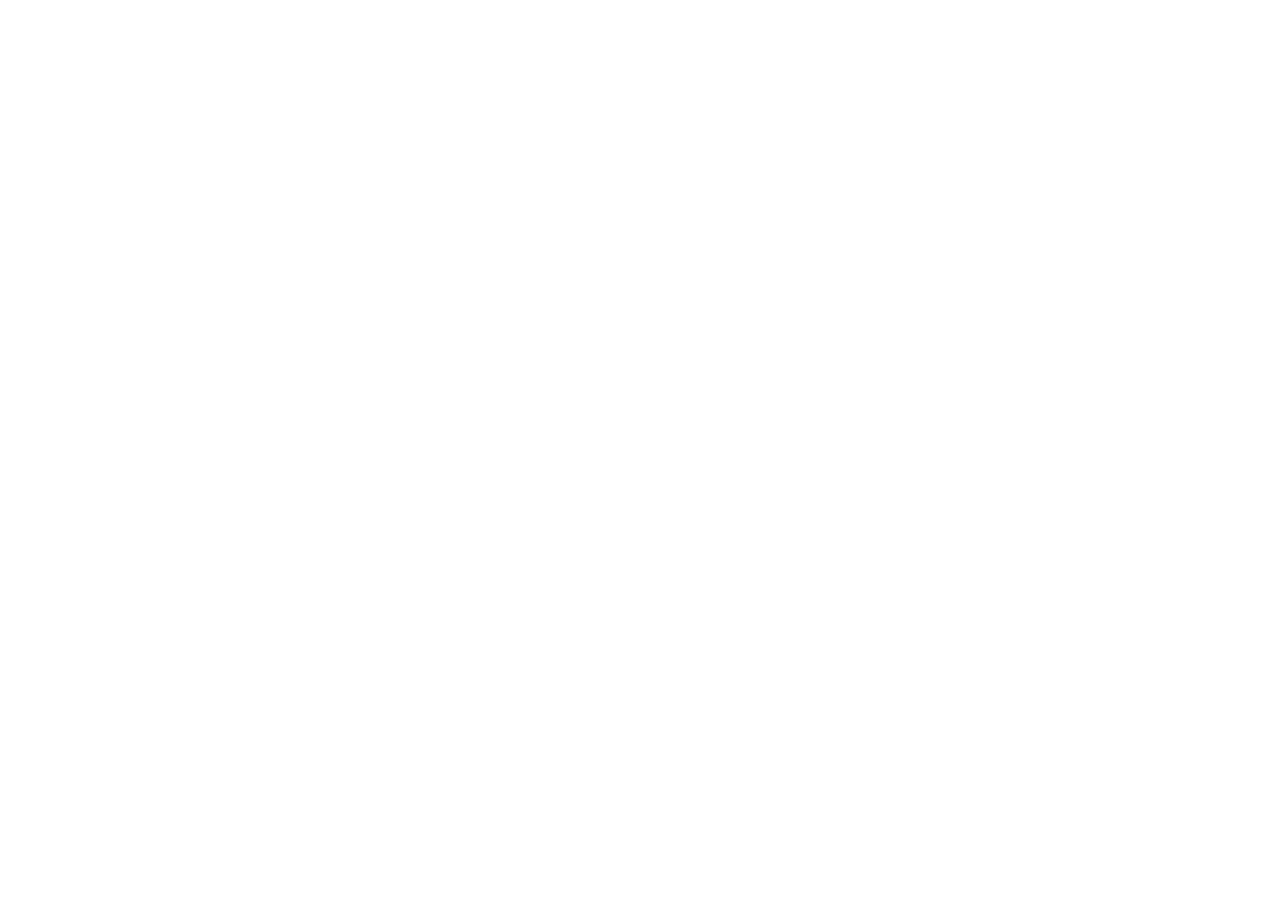
==== commit 8b34e626: "adapted section works" ====
--- a/index.html
+++ b/index.html
@@ -69,8 +69,8 @@
             Заказать услугу
           </button>
         </div>
-      </section>
-    
+      </section>-->
+
       <!--<section class="benefits section">
         <div class="container">
           <h2 class="visually-hidden">Наши преимущества</h2>
@@ -178,7 +178,7 @@
           </ul>
         </div>
       </section>-->
-      <section class="team section">
+      <!--<section class="team section">
         <div class="container">
           <h2 class="team__title">Наша команда</h2>
           <ul class="team__list link">
@@ -372,7 +372,7 @@
             </li>
           </ul>
         </div>
-      </section>
+      </section>-->
       <!--<section class="client">
         <div class="container">
           <h3 class="client__title">Постоянные клиенты</h3>
--- a/css/main.min.css
+++ b/css/main.min.css
@@ -1 +1 @@
-@font-face{font-family:"Roboto";font-style:normal;font-weight:400;src:url("../fonts/roboto-v30-cyrillic-regular.eot");src:local(""),url("../fonts/roboto-v30-cyrillic-regular.eot?#iefix") format("embedded-opentype"),url("../fonts/roboto-v30-cyrillic-regular.woff2") format("woff2"),url("../fonts/roboto-v30-cyrillic-regular.woff") format("woff"),url("../fonts/roboto-v30-cyrillic-regular.ttf") format("truetype"),url("../fonts/roboto-v30-cyrillic-regular.svg#Roboto") format("svg")}@font-face{font-family:"Roboto";font-style:normal;font-weight:500;src:url("../fonts/roboto-v30-cyrillic-500.eot");src:local(""),url("../fonts/roboto-v30-cyrillic-500.eot?#iefix") format("embedded-opentype"),url("../fonts/roboto-v30-cyrillic-500.woff2") format("woff2"),url("../fonts/roboto-v30-cyrillic-500.woff") format("woff"),url("../fonts/roboto-v30-cyrillic-500.ttf") format("truetype"),url("../fonts/roboto-v30-cyrillic-500.svg#Roboto") format("svg")}@font-face{font-family:"Roboto";font-style:normal;font-weight:700;src:url("../fonts/roboto-v30-cyrillic-700.eot");src:local(""),url("../fonts/roboto-v30-cyrillic-700.eot?#iefix") format("embedded-opentype"),url("../fonts/roboto-v30-cyrillic-700.woff2") format("woff2"),url("../fonts/roboto-v30-cyrillic-700.woff") format("woff"),url("../fonts/roboto-v30-cyrillic-700.ttf") format("truetype"),url("../fonts/roboto-v30-cyrillic-700.svg#Roboto") format("svg")}@font-face{font-family:"Roboto";font-style:normal;font-weight:900;src:url("../fonts/roboto-v30-cyrillic-900.eot");src:local(""),url("../fonts/roboto-v30-cyrillic-900.eot?#iefix") format("embedded-opentype"),url("../fonts/roboto-v30-cyrillic-900.woff2") format("woff2"),url("../fonts/roboto-v30-cyrillic-900.woff") format("woff"),url("../fonts/roboto-v30-cyrillic-900.ttf") format("truetype"),url("../fonts/roboto-v30-cyrillic-900.svg#Roboto") format("svg")}@font-face{font-family:"Raleway";font-style:normal;font-weight:700;src:url("../fonts/raleway-v27-cyrillic-700.eot");src:local(""),url("../fonts/raleway-v27-cyrillic-700.eot?#iefix") format("embedded-opentype"),url("../fonts/raleway-v27-cyrillic-700.woff2") format("woff2"),url("../fonts/raleway-v27-cyrillic-700.woff") format("woff"),url("../fonts/raleway-v27-cyrillic-700.ttf") format("truetype"),url("../fonts/raleway-v27-cyrillic-700.svg#Raleway") format("svg")}:root{--header-color: #212121;--header-text-color: #2f303a;--main-color: #2196f3;--main-bgd-color: #ffffff;--main-team-color: #f5f4fa;--contacts-color: #757575}p,h1,h2,h3,h4,h5,h6{margin:0}ul{margin:0;padding-left:0}.section{width:1600px}img{display:block;height:auto;max-width:100%}body{font-family:"Roboto",sans-serif;color:var(--header-color);background-color:var(--main-bgd-color)}.link{list-style:none;text-decoration:none}.visually-hidden{position:absolute;width:1px;height:1px;margin:-1px;border:0;padding:0;white-space:nowrap;clip-path:inset(100%);clip:rect(0 0 0 0);overflow:hidden}.container{width:100%;margin-left:auto;margin-right:auto;padding-right:15px;padding-left:15px;outline:1px solid rgba(0,0,0,0);box-sizing:border-box}@media screen and (min-width: 480px){.container{width:480px}}@media screen and (min-width: 768px){.container{width:768px}}@media screen and (min-width: 1200px){.container{width:1200px}}.decision__btn{font-family:inherit;font-weight:700;font-size:16px;line-height:1.88;letter-spacing:.06em;text-align:center;align-items:center;color:var(--main-bgd-color);background:var(--main-color);box-shadow:0px 4px 4px rgba(0,0,0,.15);border-radius:4px;cursor:pointer;border:none;margin-top:30px;padding:10px 32px;outline:1px solid rgba(0,0,0,0);transition-property:background,box-shadow,border-radius;transition-duration:250ms;transition-timing-function:cubic-bezier(0.4, 0, 0.2, 1)}.decision__btn:hover,.decision__btn:focus{background:#188ce8;box-shadow:0px 4px 4px rgba(0,0,0,.15);border-radius:4px}.portfolio__btn{font-family:inherit;font-weight:500;font-size:16px;line-height:1.62;text-align:center;letter-spacing:.03em;color:var(--header-color);background:#f5f4fa;border-radius:4px;cursor:pointer;padding:6px 22px;border:none;transition-property:background,box-shadow,color;transition-duration:250ms;transition-timing-function:cubic-bezier(0.4, 0, 0.2, 1)}.portfolio__btn:hover,.portfolio__btn:focus{color:var(--main-bgd-color);background:var(--main-color);box-shadow:0px 3px 1px rgba(0,0,0,.1),0px 1px 2px rgba(0,0,0,.08),0px 2px 2px rgba(0,0,0,.12)}.list-btn{color:var(--main-bgd-color);background-color:var(--main-color)}.subscription__btn{letter-spacing:.06em;color:#fff;font-family:"Roboto",sans-serif;font-weight:700;font-size:16px;line-height:1.88;width:200px;height:50px;box-shadow:0px 4px 4px rgba(0,0,0,.15);border-radius:4px;display:flex;position:relative;cursor:pointer;background:#2196f3;border:none;margin-left:12px;align-items:center;justify-content:center;transition-property:background;transition-duration:250ms;transition-timing-function:cubic-bezier(0.4, 0, 0.2, 1)}.subscription__btn:hover,.subscription__btn:focus{background:#188ce8}.nav__logo{font-family:"Raleway",sans-serif;font-weight:700;font-size:26px;line-height:1.2;letter-spacing:.03em;color:var(--main-color);padding-top:24px;padding-bottom:25px;align-items:center;display:block;margin-right:93px;transition-property:text-decoration-color,outline,border-width;transition-duration:250ms;transition-timing-function:cubic-bezier(0.4, 0, 0.2, 1)}.nav__logo:hover,.nav__logo:focus{text-decoration-color:var(--main-color);outline:1px solid #ececec;border-width:100%}.client__logo{width:210px;height:92px}@media screen and (min-width: 480px){.client__logo{display:inline-block;margin-right:0;margin-left:0}}@media screen and (min-width: 768px){.client__logo{display:inline-block;width:226px;margin-right:0;margin-left:0}}@media screen and (min-width: 1200px){.client__logo{width:170px}}.client__logo__item{fill:currentColor}.adress__logo{font-family:"Raleway",sans-serif;font-weight:700;font-size:26px;line-height:1.19;color:var(--main-color);letter-spacing:.03em;display:block;margin-bottom:20px;transition-property:text-decoration-color,outline;transition-duration:250ms;transition-timing-function:cubic-bezier(0.4, 0, 0.2, 1)}.adress__logo:hover,.adress__logo:focus{text-decoration-color:var(--main-color);outline:1px solid #ececec}.adress__logo__decor{color:var(--main-bgd-color)}.adress__container{display:flex;flex-wrap:wrap;align-items:baseline;justify-content:flex-start}.page__header{font-weight:500;font-size:14px;line-height:1.14;letter-spacing:.02em}.nav__main{display:flex;align-items:center}.nav__site .contacts{display:flex;align-items:center}.nav__link{padding-top:32px;padding-bottom:32px}.nav__list{display:flex;align-items:center}.link.current{color:var(--main-color)}.nav__item{position:relative;z-index:1}.current::after{content:"";display:block;width:100%;height:4px;background:#2196f3;border-radius:2px;position:absolute;filter:drop-shadow(0px 4px 4px rgba(0, 0, 0, 0.25));bottom:-1px}.nav__text{font-family:"Raleway",sans-serif;font-style:normal;font-weight:700;font-size:26px;line-height:1.19;letter-spacing:.03em;color:var(--header-text-color)}.nav__link{font-weight:500;font-size:14px;line-height:1.14;letter-spacing:.02em;color:var(--header-color);transition-property:color;transition-duration:250ms;transition-timing-function:cubic-bezier(0.4, 0, 0.2, 1);display:block}.nav__link:hover,.nav__link:focus{color:var(--main-color);text-decoration-color:var(--main-color)}.nav__item+.nav__item{margin-left:50px}.contacts{display:flex;margin-left:auto}.contacts .contacts__item+.contacts__item{margin-left:50px}.contacts__link{font-weight:500;font-size:14px;line-height:1.14;letter-spacing:.02em;color:var(--contacts-color);padding-top:32px;padding-bottom:32px;display:flex;align-items:center;justify-content:center;transition-property:color,text-decoration-color;transition-duration:250ms;transition-timing-function:cubic-bezier(0.4, 0, 0.2, 1)}.contacts__link:hover,.contacts__link:focus{color:var(--main-color);text-decoration-color:var(--main-color)}.contacts__pic{fill:currentColor;margin-right:10px}.decision__title{font-weight:900;font-size:26px;line-height:1.62;letter-spacing:.06em;text-transform:uppercase;color:var(--main-bgd-color);max-width:480px;outline:1px solid rgba(0,0,0,0)}@media screen and (min-width: 768px){.decision__title{max-width:360px;text-align:center;margin:0 auto}}@media screen and (min-width: 1200px){.decision__title{font-size:44px;line-height:1.36;text-align:center;max-width:696px;margin:0 auto}}.decision{height:400px;padding:118px 0;text-align:center;background-repeat:no-repeat;background-position:50% 50%;background-size:cover;width:480px;background-image:linear-gradient(to right, rgba(47, 48, 58, 0.4), rgba(47, 48, 58, 0.4)),url(../images/hero_mob_1x-min.jpg);margin:0;background-color:#c4c4c4}@media(min-device-pixel-ratio: 2),(-webkit-min-device-pixel-ratio: 2),(min-resolution: 192dpi),(min-resolution: 2dppx){.decision{background-image:linear-gradient(to right, rgba(47, 48, 58, 0.4), rgba(47, 48, 58, 0.4)),url(../images/hero_mob_2x-min.jpg)}}@media screen and (min-width: 768px){.decision{width:768px;background-image:linear-gradient(to right, rgba(47, 48, 58, 0.4), rgba(47, 48, 58, 0.4)),url(../images/hero_tab_1x-min.jpg)}}@media screen and (min-width: 768px)and (min-device-pixel-ratio: 2),screen and (min-width: 768px)and (-webkit-min-device-pixel-ratio: 2),screen and (min-width: 768px)and (min-resolution: 192dpi),screen and (min-width: 768px)and (min-resolution: 2dppx){.decision{background-image:linear-gradient(to right, rgba(47, 48, 58, 0.4), rgba(47, 48, 58, 0.4)),url(../images/hero_tab_2x-min.jpg)}}@media screen and (min-width: 1200px){.decision{padding:200px 0;width:1200px;height:600px;max-width:1600px;background-image:linear-gradient(to right, rgba(47, 48, 58, 0.4), rgba(47, 48, 58, 0.4)),url(../images/hero_desk_1x-min.jpg)}}@media screen and (min-width: 1200px)and (min-device-pixel-ratio: 2),screen and (min-width: 1200px)and (-webkit-min-device-pixel-ratio: 2),screen and (min-width: 1200px)and (min-resolution: 192dpi),screen and (min-width: 1200px)and (min-resolution: 2dppx){.decision{background-image:linear-gradient(to right, rgba(47, 48, 58, 0.4), rgba(47, 48, 58, 0.4)),url(../images/hero_desk_2x-min.jpg)}}.benefits{width:100%}.benefits__list{display:flex;flex-wrap:wrap;gap:30px}@media screen and (min-width: 480px){.benefits__list{padding-top:60px;padding-bottom:60px}}@media screen and (min-width: 768px){.benefits__list{padding-top:60px;padding-bottom:60px}}@media screen and (min-width: 1200px){.benefits__list{padding-top:94px;padding-bottom:94px}}.benefits__text{font-size:14px;line-height:1.71;color:var(--contacts-color);letter-spacing:.03em;outline:1px solid rgba(0,0,0,0);display:block}@media screen and (min-width: 480px){.benefits__text{width:450px;height:50px;align-content:center}}@media screen and (min-width: 768px){.benefits__text{width:100%;height:75px}}@media screen and (min-width: 1200px){.benefits__text{flex-basis:calc(25% - 30px);width:270px;height:120px}}.benefits__title{font-weight:700;font-size:14px;line-height:1.14;text-transform:uppercase;letter-spacing:.03em;outline:1px solid rgba(0,0,0,0);margin-bottom:10px}@media screen and (min-width: 480px){.benefits__title{text-align:center;justify-content:center;display:flex}}@media screen and (min-width: 768px){.benefits__title{width:100%;height:16px;margin-bottom:10px}}@media screen and (min-width: 1200px){.benefits__title{display:flex;text-align:center}}@media screen and (min-width: 768px){.benefits__item{width:354px}}@media screen and (min-width: 1200px){.benefits__item{width:270px}}.benefits__wrapper{margin-bottom:30px;display:flex;background:var(--main-team-color);border-radius:4px;align-items:center;justify-content:center}@media screen and (min-width: 480px){.benefits__wrapper{width:450px;height:120px}}@media screen and (min-width: 768px){.benefits__wrapper{width:354px;height:120px}}@media screen and (min-width: 1200px){.benefits__wrapper{width:270px;height:120px}}.works{font-weight:700;font-size:36px;line-height:1.17;text-align:center;letter-spacing:.03em;width:100%;padding-bottom:94px}.works__title{font-weight:700;font-size:36px;line-height:1.17;text-align:center;letter-spacing:.03em;color:var(--header-color);outline:1px solid rgba(0,0,0,0);transition-property:text-decoration-color,text-decoration-line;transition-duration:250ms;transition-timing-function:cubic-bezier(0.4, 0, 0.2, 1)}.works__title:hover,.works__title:focus{text-decoration-line:underline;text-decoration-color:var(--main-color)}.works__list{display:flex;margin-top:50px}img{display:block;max-width:100%;height:auto}.works__item{margin-right:30px;outline:1px solid rgba(0,0,0,0);width:370px}.works__item:last-child{margin-right:0}.works__wrapper{position:relative}.works__text__describe{font-family:"Roboto",sans-serif;font-weight:700;font-size:14px;line-height:1.14;letter-spacing:.03em;align-items:center;text-transform:uppercase;color:#fff;display:flex;height:70px;width:100%;align-items:center;justify-content:center}.works__wrapper__picture{background:rgba(47,48,58,.8);width:100%;height:70px}.works__wrapper__picture{position:absolute;bottom:0;left:0}.team{font-weight:700;font-size:36px;line-height:1.17;text-align:center;background:var(--main-team-color);border-radius:0px;letter-spacing:.03em;width:100%;padding-top:60px;padding-bottom:60px}@media screen and (min-width: 768px){.team{display:flex}}@media screen and (min-width: 1200px){.team{padding-top:94px;padding-bottom:94px}}.team__title{font-weight:700;font-size:28px;line-height:1.18;text-align:center;background:var(--main-team-color);border-radius:0px;letter-spacing:.03em;display:block;outline:1px solid rgba(0,0,0,0);display:block;margin-bottom:30px;transition-property:text-decoration-color,text-decoration-line;transition-duration:250ms;transition-timing-function:cubic-bezier(0.4, 0, 0.2, 1)}.team__title:hover,.team__title:focus{text-decoration-line:underline;text-decoration-color:var(--main-color)}@media screen and (min-width: 768px){.team__title{margin-bottom:30px}}@media screen and (min-width: 1200px){.team__title{margin-bottom:50px;font-size:36px;line-height:1.17}}.team__list{display:block}@media screen and (min-width: 768px){.team__list{display:flex;flex-wrap:wrap;gap:30px}}.team__photo{display:block;box-shadow:0px 1px 3px rgba(0,0,0,.12),0px 1px 1px rgba(0,0,0,.14),0px 2px 1px rgba(0,0,0,.2);border-radius:0px 0px 4px 4px;margin-bottom:30px;width:450px}@media screen and (min-width: 768px){.team__photo{width:354px;margin-bottom:0}}@media screen and (min-width: 1200px){.team__photo{width:270px;margin-bottom:0}}.last__photo{margin-bottom:0}.team__wrapper{display:flex;flex-wrap:wrap;background-color:var(--main-bgd-color);margin-top:-5px;padding:30px 122px;text-align:center;justify-content:center;width:450px;height:162px}@media screen and (min-width: 768px){.team__wrapper{width:354px;padding:30px 74px}}@media screen and (min-width: 1200px){.team__wrapper{width:270px;padding:30px 32px}}.team__title__participant{font-weight:500;font-size:16px;line-height:1.19;text-align:center;letter-spacing:.03em;color:var(--header-color);height:auto;display:block;margin-bottom:10px;transition-property:text-decoration-color,text-decoration-line;transition-duration:250ms;transition-timing-function:cubic-bezier(0.4, 0, 0.2, 1)}.team__title__participant:hover,.team__title__participant:focus{text-decoration-line:underline;text-decoration-color:var(--main-color)}.team__text{font-weight:400;font-size:16px;line-height:1.19;text-align:center;letter-spacing:.03em;color:var(--contacts-color);display:block;margin-bottom:16px;transition-property:text-decoration-color,text-decoration-line;transition-duration:250ms;transition-timing-function:cubic-bezier(0.4, 0, 0.2, 1)}.team__text:hover,.team__text:focus{text-decoration-line:underline;text-decoration-color:var(--main-color)}.social-sites{display:flex;justify-content:center}.social-sites__item{width:44px;height:44px;margin-left:10px}.social-sites__item:first-child{margin-left:0}.social-sites__link{display:block;width:100%;height:100%;border-radius:50%;background-color:var(--main-bgd-color);color:#afb1b8;display:flex;align-items:center;justify-content:center;transition-property:background-color,color;transition-duration:250ms;transition-timing-function:cubic-bezier(0.4, 0, 0.2, 1)}.social-sites__link:hover,.social-sites__link:focus{background-color:var(--main-color);color:#fff}.social-sites__link .social-sites__icon{fill:currentColor}.client{width:100%}@media screen and (min-width: 480px){.client{margin-right:0;margin-left:0;padding-top:60px;padding-bottom:60px}}@media screen and (min-width: 768px){.client{margin-right:0;margin-left:0;padding-top:60px;padding-bottom:60px}}@media screen and (min-width: 1200px){.client{padding-top:94px;padding-bottom:94px}}.client__title{font-weight:700;text-align:center;letter-spacing:.03em;color:var(--header-color);font-size:36px;line-height:1.17}@media screen and (min-width: 480px){.client__title{font-size:28px;line-height:1.18;margin-bottom:30px}}@media screen and (min-width: 768px){.client__title{font-size:28px;line-height:1.18;margin-bottom:30px}}@media screen and (min-width: 1200px){.client__title{margin-bottom:50px;font-size:36px;line-height:1.17}}.client__list{display:flex;gap:30px}@media screen and (min-width: 480px){.client__list{flex-wrap:wrap;justify-content:space-around}}@media screen and (min-width: 768px){.client__list{flex-wrap:wrap;justify-content:space-between}}@media screen and (min-width: 1200px){.client__list{margin-top:50px;align-items:center;justify-content:center}}.client__link{border:1px solid #afb1b8;border-radius:4px;display:flex;align-items:center;justify-content:center;color:#afb1b8;outline:rgba(0,0,0,0);transition-property:border-color,color;transition-duration:250ms;transition-timing-function:cubic-bezier(0.4, 0, 0.2, 1)}.client__link:hover,.client__link:focus{border-color:#2196f3;color:#2196f3}@media screen and (min-width: 480px){.client__link{width:210px;height:92px}}@media screen and (min-width: 768px){.client__link{width:226px;height:92px}}@media screen and (min-width: 1200px){.client__link{width:170px;height:92px}}.adress{font-family:"Roboto",sans-serif;font-style:normal;font-size:14px;line-height:1.71;letter-spacing:.03em;background:var(--header-text-color);padding-top:60px;padding-bottom:60px;outline:1px solid rgba(0,0,0,0);width:100%}.join__footer{margin-left:70px}.adress__item{margin-bottom:9px}.adress__link{font-size:14px;line-height:2;color:var(--main-bgd-color);letter-spacing:.03em;display:block;transition-property:color,text-decoration-line;transition-duration:250ms;transition-timing-function:cubic-bezier(0.4, 0, 0.2, 1)}.adress__link:hover,.adress__link:focus{text-decoration-line:underline;text-decoration-color:var(--main-color);color:var(--main-color)}.adress__link__mail{font-size:14px;line-height:2;color:rgba(255,255,255,.6);letter-spacing:.03em;display:block;margin-bottom:9px;transition-property:color,text-decoration-line;transition-duration:250ms;transition-timing-function:cubic-bezier(0.4, 0, 0.2, 1);transition-property:color,text-decoration-line;transition-duration:250ms;transition-timing-function:cubic-bezier(0.4, 0, 0.2, 1)}.adress__link__mail:hover,.adress__link__mail:focus{text-decoration-line:underline;text-decoration-color:var(--main-color);color:var(--main-color)}.adress__link__phone{font-size:14px;line-height:2;color:rgba(255,255,255,.6);letter-spacing:.03em;transition-property:color,text-decoration-line;transition-duration:250ms;transition-timing-function:cubic-bezier(0.4, 0, 0.2, 1)}.adress__link__phone:hover,.adress__link__phone:focus{text-decoration-line:underline;text-decoration-color:var(--main-color);color:var(--main-color)}.adress__list .adress__item{font-style:normal}.adress__list{display:block}.join__list{display:flex}.join__text{margin-bottom:20px;font-family:"Roboto",sans-serif;font-style:normal;font-weight:700;font-size:14px;line-height:16px;letter-spacing:.03em;text-transform:uppercase;color:#fff;display:block;margin-bottom:20px}.join__item{width:44px;height:44px;background:rgba(255,255,255,.1);border-radius:50%;margin-left:10px}.join__item:first-child{margin-left:0}.join__link{display:flex;justify-content:center;width:100%;height:100%;align-items:center;border-radius:50%;transition-property:background-color;transition-duration:250ms;transition-timing-function:cubic-bezier(0.4, 0, 0.2, 1)}.join__link:hover,.join__link:focus{background-color:var(--main-color)}.join__svg{display:block;fill:#fff}.subscription{margin-left:auto}.subscription__text{font-family:"Roboto",sans-serif;font-weight:700;font-size:14px;line-height:1.14;letter-spacing:.03em;text-transform:uppercase;color:#fff;display:block;margin-bottom:20px}.subscription__email{width:358px;height:50px;box-sizing:border-box;border:1px solid rgba(255,255,255,.3);filter:drop-shadow(0px 4px 4px rgba(0, 0, 0, 0.15));border-radius:4px;display:flex;outline:none;cursor:pointer;padding-top:15px;padding-bottom:15px;padding-left:16px;color:var(--main-bgd-color);background:#2f303a;transition-property:border-color;transition-duration:250ms;transition-timing-function:cubic-bezier(0.4, 0, 0.2, 1)}.subscription__email:hover,.subscription__email:focus{border-color:#2196f3}.subscription__email::placeholder{font-family:"Roboto";font-size:16px;line-height:1.25;display:flex;align-items:center;letter-spacing:.03em;color:rgba(255,255,255,.6);background:#2f303a;width:100%;height:100%}.subscription__pic{fill:#fff;width:24px;height:24px;display:flex;margin-left:10px}.subscription__pic::after{content:"";display:flex;position:absolute}.subscription__form{display:flex;justify-content:space-between}.page__header{border-bottom:1px solid #ececec}.portfolio__page{padding-top:94px;padding-bottom:94px}.portfolio__list{justify-content:center;margin-bottom:50px}.portfolio__item{margin-right:8px}.portfolio__item:last-child{margin-right:0}.portfolio__list{display:flex}.examples{display:flex;flex-wrap:wrap;margin:-15px}.examples__item{margin:15px;width:calc(33.3333333333% - 30px);font-family:"Roboto",sans-serif}.examples__link{display:block;text-decoration:none;transition-property:background,border,box-shadow;transition-duration:250ms;transition-timing-function:cubic-bezier(0.4, 0, 0.2, 1)}.examples__link:hover,.examples__link:focus{background:#fff;border:1px solid #eee;box-shadow:0px 1px 1px rgba(0,0,0,.12),0px 4px 4px rgba(0,0,0,.06),1px 4px 6px rgba(0,0,0,.16)}.examples__text{position:absolute;top:0;font-family:"Roboto",sans-serif;font-size:18px;line-height:1.56;letter-spacing:.03em;color:#fff;background:rgba(33,150,243,.9);padding:63px 24px;height:100%;transform:translateY(101%);transition:transform 250ms cubic-bezier(0.4, 0, 0.2, 1)}.examples__pictures{position:relative;overflow:hidden}.examples__link:hover .examples__text,.examples__link:focus .examples__text{transform:translateY(0)}.examples__title{font-family:"Roboto",sans-serif;font-weight:700;font-size:18px;line-height:2;letter-spacing:.06em;color:var(--header-color);margin-bottom:4px;transition-property:color;transition-duration:250ms;transition-timing-function:cubic-bezier(0.4, 0, 0.2, 1)}.examples__title:hover,.examples__title:focus{color:var(--main-color)}.examples__wrapper{padding:20px 24px;background-color:var(--main-bgd-color);border:1px solid #eee;border-top:0}.examles__text__describe{font-size:16px;line-height:1.88;color:var(--contacts-color);font-family:"Roboto",sans-serif;font-style:normal;letter-spacing:.03em;color:#757575;transition-property:color;transition-duration:250ms;transition-timing-function:cubic-bezier(0.4, 0, 0.2, 1)}.examles__text__describe:hover,.examles__text__describe:focus{color:var(--main-color)}.backdrop{position:fixed;top:0;left:0;width:100%;height:100%;transition:opacity 250ms cubic-bezier(0.4, 0, 0.2, 1),visibility 250ms cubic-bezier(0.4, 0, 0.2, 1);background:rgba(0,0,0,.2)}.modal{width:528px;min-height:581px;background:#fff;box-shadow:0px 1px 3px rgba(0,0,0,.12),0px 1px 1px rgba(0,0,0,.14),0px 2px 1px rgba(0,0,0,.2);border-radius:4px;top:50%;left:50%;transform:translate(-50%, -50%) scale(1) rotate(0);position:absolute;transition:transform 250ms cubic-bezier(0.4, 0, 0.2, 1);padding:40px}.is-hidden{opacity:0;visibility:hidden;pointer-events:none}.backdrop.is-hidden .modal{transform:translate(-50%, -50%) scale(0) rotate(-360deg)}.join-svg-cross{color:#000}.modal-field-head{font-family:"Roboto",sans-serif;font-weight:700;font-size:20px;line-height:1.15;text-align:center;letter-spacing:.03em;color:#212121;display:block;margin-bottom:12px}.modal-field{display:block;width:100%;font-family:"Roboto",sans-serif;font-size:12px;line-height:1.17;letter-spacing:.01em;color:#757575}.modal-input{width:100%;border:1px solid rgba(33,33,33,.2);border-radius:4px;height:40px;background-color:rgba(0,0,0,0);padding-left:42px;outline-color:rgba(0,0,0,0);transition-property:border-color;transition-duration:250ms;transition-timing-function:cubic-bezier(0.4, 0, 0.2, 1)}.modal-input:hover,.modal-input:focus{border-color:#2196f3}.icon-check{width:16px;height:15px;margin-top:25px;transition-property:border-color;transition-duration:250ms;transition-timing-function:cubic-bezier(0.4, 0, 0.2, 1)}.icon-check:hover,.icon-check:focus{border-color:#2196f3}.modal-text{width:448px;height:120px;border:1px solid rgba(33,33,33,.2);border-radius:4px;resize:none;display:block;margin-bottom:20px;padding:12px 16px;outline-color:rgba(0,0,0,0);transition-property:border-color;transition-duration:250ms;transition-timing-function:cubic-bezier(0.4, 0, 0.2, 1)}.modal-text:hover,.modal-text:focus{border-color:#2196f3}.modal-text::placeholder{font-family:"Roboto",sans-serif;font-size:14px;line-height:1.14;letter-spacing:.01em;color:rgba(117,117,117,.5)}.modal-placeholder::placeholder{font-family:"Roboto",sans-serif;font-size:14px;line-height:1.14;letter-spacing:.01em;color:rgba(117,117,117,.5)}.modal-input:hover~.user-icon-modal,.modal-input:focus~.user-icon-modal{fill:#2196f3}.checkbox{display:block;align-items:center;margin-bottom:30px}.modal-input-wrapper{position:relative;margin-bottom:10px}.user-icon-modal{position:absolute;display:inline-block;fill:var(--header-color);top:11px;left:12px;transition-property:fill;transition-duration:250ms;transition-timing-function:cubic-bezier(0.4, 0, 0.2, 1)}.user-icon-modal:hover,.user-icon-modal:focus{fill:var(--main-color)}.agreement-act{color:#2196f3}.privacy{font-family:"Roboto",sans-serif;font-size:14px;line-height:1.71;letter-spacing:.03em;color:#757575}.privacy span{border:1px solid rgba(34,34,34,.2);margin-right:5px;left:0}.check-icon{fill:rgba(0,0,0,0);padding-top:4px;cursor:pointer}.checkbox-square:checked+.privacy span{background-color:#2196f3;border:none}.checkbox-square:checked+.privacy .check-icon{fill:#fff}.checkbox-square:focus+.privacy span{border-color:#2196f3}.modal-close-btn{width:30px;height:30px;border:1px solid rgba(0,0,0,.1);border-radius:50%;display:flex;justify-content:center;align-items:center;position:absolute;cursor:pointer;right:8px;top:8px;background-color:rgba(0,0,0,0);transition-property:fill,border-color;transition-duration:250ms;transition-timing-function:cubic-bezier(0.4, 0, 0.2, 1)}.modal-close-btn:hover,.modal-close-btn:focus{fill:#2196f3;border-color:#2196f3}.modal-btn-submit{width:200px;height:50px;font-family:"Roboto",sans-serif;font-weight:700;font-size:16px;line-height:1.88;display:flex;align-items:center;justify-content:center;letter-spacing:.06em;padding:10px 56px 10px 55px;cursor:pointer;color:#fff;background:#2196f3;box-shadow:0px 4px 4px rgba(0,0,0,.15);border-radius:4px;border-color:rgba(0,0,0,0);margin-left:124px;transition-property:background,box-shadow;transition-duration:250ms;transition-timing-function:cubic-bezier(0.4, 0, 0.2, 1)}.modal-btn-submit:hover,.modal-btn-submit:focus{background:#188ce8;box-shadow:0px 4px 4px rgba(0,0,0,.15)}/*# sourceMappingURL=main.min.css.map */+@font-face{font-family:"Roboto";font-style:normal;font-weight:400;src:url("../fonts/roboto-v30-cyrillic-regular.eot");src:local(""),url("../fonts/roboto-v30-cyrillic-regular.eot?#iefix") format("embedded-opentype"),url("../fonts/roboto-v30-cyrillic-regular.woff2") format("woff2"),url("../fonts/roboto-v30-cyrillic-regular.woff") format("woff"),url("../fonts/roboto-v30-cyrillic-regular.ttf") format("truetype"),url("../fonts/roboto-v30-cyrillic-regular.svg#Roboto") format("svg")}@font-face{font-family:"Roboto";font-style:normal;font-weight:500;src:url("../fonts/roboto-v30-cyrillic-500.eot");src:local(""),url("../fonts/roboto-v30-cyrillic-500.eot?#iefix") format("embedded-opentype"),url("../fonts/roboto-v30-cyrillic-500.woff2") format("woff2"),url("../fonts/roboto-v30-cyrillic-500.woff") format("woff"),url("../fonts/roboto-v30-cyrillic-500.ttf") format("truetype"),url("../fonts/roboto-v30-cyrillic-500.svg#Roboto") format("svg")}@font-face{font-family:"Roboto";font-style:normal;font-weight:700;src:url("../fonts/roboto-v30-cyrillic-700.eot");src:local(""),url("../fonts/roboto-v30-cyrillic-700.eot?#iefix") format("embedded-opentype"),url("../fonts/roboto-v30-cyrillic-700.woff2") format("woff2"),url("../fonts/roboto-v30-cyrillic-700.woff") format("woff"),url("../fonts/roboto-v30-cyrillic-700.ttf") format("truetype"),url("../fonts/roboto-v30-cyrillic-700.svg#Roboto") format("svg")}@font-face{font-family:"Roboto";font-style:normal;font-weight:900;src:url("../fonts/roboto-v30-cyrillic-900.eot");src:local(""),url("../fonts/roboto-v30-cyrillic-900.eot?#iefix") format("embedded-opentype"),url("../fonts/roboto-v30-cyrillic-900.woff2") format("woff2"),url("../fonts/roboto-v30-cyrillic-900.woff") format("woff"),url("../fonts/roboto-v30-cyrillic-900.ttf") format("truetype"),url("../fonts/roboto-v30-cyrillic-900.svg#Roboto") format("svg")}@font-face{font-family:"Raleway";font-style:normal;font-weight:700;src:url("../fonts/raleway-v27-cyrillic-700.eot");src:local(""),url("../fonts/raleway-v27-cyrillic-700.eot?#iefix") format("embedded-opentype"),url("../fonts/raleway-v27-cyrillic-700.woff2") format("woff2"),url("../fonts/raleway-v27-cyrillic-700.woff") format("woff"),url("../fonts/raleway-v27-cyrillic-700.ttf") format("truetype"),url("../fonts/raleway-v27-cyrillic-700.svg#Raleway") format("svg")}:root{--header-color: #212121;--header-text-color: #2f303a;--main-color: #2196f3;--main-bgd-color: #ffffff;--main-team-color: #f5f4fa;--contacts-color: #757575}p,h1,h2,h3,h4,h5,h6{margin:0}ul{margin:0;padding-left:0}.section{width:1600px}img{display:block;height:auto;max-width:100%}body{font-family:"Roboto",sans-serif;color:var(--header-color);background-color:var(--main-bgd-color)}.link{list-style:none;text-decoration:none}.visually-hidden{position:absolute;width:1px;height:1px;margin:-1px;border:0;padding:0;white-space:nowrap;clip-path:inset(100%);clip:rect(0 0 0 0);overflow:hidden}.container{width:100%;margin-left:auto;margin-right:auto;padding-right:15px;padding-left:15px;outline:1px solid rgba(0,0,0,0);box-sizing:border-box}@media screen and (min-width: 480px){.container{width:480px}}@media screen and (min-width: 768px){.container{width:768px}}@media screen and (min-width: 1200px){.container{width:1200px}}.decision__btn{font-family:inherit;font-weight:700;font-size:16px;line-height:1.88;letter-spacing:.06em;text-align:center;align-items:center;color:var(--main-bgd-color);background:var(--main-color);box-shadow:0px 4px 4px rgba(0,0,0,.15);border-radius:4px;cursor:pointer;border:none;margin-top:30px;padding:10px 32px;outline:1px solid rgba(0,0,0,0);transition-property:background,box-shadow,border-radius;transition-duration:250ms;transition-timing-function:cubic-bezier(0.4, 0, 0.2, 1)}.decision__btn:hover,.decision__btn:focus{background:#188ce8;box-shadow:0px 4px 4px rgba(0,0,0,.15);border-radius:4px}.portfolio__btn{font-family:inherit;font-weight:500;font-size:16px;line-height:1.62;text-align:center;letter-spacing:.03em;color:var(--header-color);background:#f5f4fa;border-radius:4px;cursor:pointer;padding:6px 22px;border:none;transition-property:background,box-shadow,color;transition-duration:250ms;transition-timing-function:cubic-bezier(0.4, 0, 0.2, 1)}.portfolio__btn:hover,.portfolio__btn:focus{color:var(--main-bgd-color);background:var(--main-color);box-shadow:0px 3px 1px rgba(0,0,0,.1),0px 1px 2px rgba(0,0,0,.08),0px 2px 2px rgba(0,0,0,.12)}.list-btn{color:var(--main-bgd-color);background-color:var(--main-color)}.subscription__btn{letter-spacing:.06em;color:#fff;font-family:"Roboto",sans-serif;font-weight:700;font-size:16px;line-height:1.88;width:200px;height:50px;box-shadow:0px 4px 4px rgba(0,0,0,.15);border-radius:4px;display:flex;position:relative;cursor:pointer;background:#2196f3;border:none;margin-left:12px;align-items:center;justify-content:center;transition-property:background;transition-duration:250ms;transition-timing-function:cubic-bezier(0.4, 0, 0.2, 1)}.subscription__btn:hover,.subscription__btn:focus{background:#188ce8}.nav__logo{font-family:"Raleway",sans-serif;font-weight:700;font-size:26px;line-height:1.2;letter-spacing:.03em;color:var(--main-color);padding-top:24px;padding-bottom:25px;align-items:center;display:block;margin-right:93px;transition-property:text-decoration-color,outline,border-width;transition-duration:250ms;transition-timing-function:cubic-bezier(0.4, 0, 0.2, 1)}.nav__logo:hover,.nav__logo:focus{text-decoration-color:var(--main-color);outline:1px solid #ececec;border-width:100%}.client__logo{width:210px;height:92px}@media screen and (min-width: 480px){.client__logo{display:inline-block;margin-right:0;margin-left:0}}@media screen and (min-width: 768px){.client__logo{display:inline-block;width:226px;margin-right:0;margin-left:0}}@media screen and (min-width: 1200px){.client__logo{width:170px}}.client__logo__item{fill:currentColor}.adress__logo{font-family:"Raleway",sans-serif;font-weight:700;font-size:26px;line-height:1.19;color:var(--main-color);letter-spacing:.03em;display:block;margin-bottom:20px;transition-property:text-decoration-color,outline;transition-duration:250ms;transition-timing-function:cubic-bezier(0.4, 0, 0.2, 1)}.adress__logo:hover,.adress__logo:focus{text-decoration-color:var(--main-color);outline:1px solid #ececec}.adress__logo__decor{color:var(--main-bgd-color)}.adress__container{display:flex;flex-wrap:wrap;align-items:baseline;justify-content:flex-start}.page__header{font-weight:500;font-size:14px;line-height:1.14;letter-spacing:.02em}.nav__main{display:flex;align-items:center}.nav__site .contacts{display:flex;align-items:center}.nav__link{padding-top:32px;padding-bottom:32px}.nav__list{display:flex;align-items:center}.link.current{color:var(--main-color)}.nav__item{position:relative;z-index:1}.current::after{content:"";display:block;width:100%;height:4px;background:#2196f3;border-radius:2px;position:absolute;filter:drop-shadow(0px 4px 4px rgba(0, 0, 0, 0.25));bottom:-1px}.nav__text{font-family:"Raleway",sans-serif;font-style:normal;font-weight:700;font-size:26px;line-height:1.19;letter-spacing:.03em;color:var(--header-text-color)}.nav__link{font-weight:500;font-size:14px;line-height:1.14;letter-spacing:.02em;color:var(--header-color);transition-property:color;transition-duration:250ms;transition-timing-function:cubic-bezier(0.4, 0, 0.2, 1);display:block}.nav__link:hover,.nav__link:focus{color:var(--main-color);text-decoration-color:var(--main-color)}.nav__item+.nav__item{margin-left:50px}.contacts{display:flex;margin-left:auto}.contacts .contacts__item+.contacts__item{margin-left:50px}.contacts__link{font-weight:500;font-size:14px;line-height:1.14;letter-spacing:.02em;color:var(--contacts-color);padding-top:32px;padding-bottom:32px;display:flex;align-items:center;justify-content:center;transition-property:color,text-decoration-color;transition-duration:250ms;transition-timing-function:cubic-bezier(0.4, 0, 0.2, 1)}.contacts__link:hover,.contacts__link:focus{color:var(--main-color);text-decoration-color:var(--main-color)}.contacts__pic{fill:currentColor;margin-right:10px}.decision__title{font-weight:900;font-size:26px;line-height:1.62;letter-spacing:.06em;text-transform:uppercase;color:var(--main-bgd-color);max-width:480px;outline:1px solid rgba(0,0,0,0)}@media screen and (min-width: 768px){.decision__title{max-width:360px;text-align:center;margin:0 auto}}@media screen and (min-width: 1200px){.decision__title{font-size:44px;line-height:1.36;text-align:center;max-width:696px;margin:0 auto}}.decision{height:400px;padding:118px 0;text-align:center;background-repeat:no-repeat;background-position:50% 50%;background-size:cover;width:480px;background-image:linear-gradient(to right, rgba(47, 48, 58, 0.4), rgba(47, 48, 58, 0.4)),url(../images/hero_mob_1x-min.jpg);margin:0;background-color:#c4c4c4}@media(min-device-pixel-ratio: 2),(-webkit-min-device-pixel-ratio: 2),(min-resolution: 192dpi),(min-resolution: 2dppx){.decision{background-image:linear-gradient(to right, rgba(47, 48, 58, 0.4), rgba(47, 48, 58, 0.4)),url(../images/hero_mob_2x-min.jpg)}}@media screen and (min-width: 768px){.decision{width:768px;background-image:linear-gradient(to right, rgba(47, 48, 58, 0.4), rgba(47, 48, 58, 0.4)),url(../images/hero_tab_1x-min.jpg)}}@media screen and (min-width: 768px)and (min-device-pixel-ratio: 2),screen and (min-width: 768px)and (-webkit-min-device-pixel-ratio: 2),screen and (min-width: 768px)and (min-resolution: 192dpi),screen and (min-width: 768px)and (min-resolution: 2dppx){.decision{background-image:linear-gradient(to right, rgba(47, 48, 58, 0.4), rgba(47, 48, 58, 0.4)),url(../images/hero_tab_2x-min.jpg)}}@media screen and (min-width: 1200px){.decision{padding:200px 0;width:1200px;height:600px;max-width:1600px;background-image:linear-gradient(to right, rgba(47, 48, 58, 0.4), rgba(47, 48, 58, 0.4)),url(../images/hero_desk_1x-min.jpg)}}@media screen and (min-width: 1200px)and (min-device-pixel-ratio: 2),screen and (min-width: 1200px)and (-webkit-min-device-pixel-ratio: 2),screen and (min-width: 1200px)and (min-resolution: 192dpi),screen and (min-width: 1200px)and (min-resolution: 2dppx){.decision{background-image:linear-gradient(to right, rgba(47, 48, 58, 0.4), rgba(47, 48, 58, 0.4)),url(../images/hero_desk_2x-min.jpg)}}.benefits{width:100%}.benefits__list{display:flex;flex-wrap:wrap;gap:30px}@media screen and (min-width: 480px){.benefits__list{padding-top:60px;padding-bottom:60px}}@media screen and (min-width: 768px){.benefits__list{padding-top:60px;padding-bottom:60px}}@media screen and (min-width: 1200px){.benefits__list{padding-top:94px;padding-bottom:94px}}.benefits__text{font-size:14px;line-height:1.71;color:var(--contacts-color);letter-spacing:.03em;outline:1px solid rgba(0,0,0,0);display:block}@media screen and (min-width: 480px){.benefits__text{width:450px;height:50px;align-content:center}}@media screen and (min-width: 768px){.benefits__text{width:100%;height:75px}}@media screen and (min-width: 1200px){.benefits__text{flex-basis:calc(25% - 30px);width:270px;height:120px}}.benefits__title{font-weight:700;font-size:14px;line-height:1.14;text-transform:uppercase;letter-spacing:.03em;outline:1px solid rgba(0,0,0,0);margin-bottom:10px}@media screen and (min-width: 480px){.benefits__title{text-align:center;justify-content:center;display:flex}}@media screen and (min-width: 768px){.benefits__title{width:100%;height:16px;margin-bottom:10px}}@media screen and (min-width: 1200px){.benefits__title{display:flex;text-align:center}}@media screen and (min-width: 768px){.benefits__item{width:354px}}@media screen and (min-width: 1200px){.benefits__item{width:270px}}.benefits__wrapper{margin-bottom:30px;display:flex;background:var(--main-team-color);border-radius:4px;align-items:center;justify-content:center}@media screen and (min-width: 480px){.benefits__wrapper{width:450px;height:120px}}@media screen and (min-width: 768px){.benefits__wrapper{width:354px;height:120px}}@media screen and (min-width: 1200px){.benefits__wrapper{width:270px;height:120px}}.works{display:none;font-weight:700;font-size:36px;line-height:1.17;text-align:center;letter-spacing:.03em;width:100%;padding-bottom:94px}@media screen and (min-width: 1200px){.works{display:flex}}.works__title{font-weight:700;font-size:36px;line-height:1.17;text-align:center;letter-spacing:.03em;color:var(--header-color);outline:1px solid rgba(0,0,0,0);transition-property:text-decoration-color,text-decoration-line;transition-duration:250ms;transition-timing-function:cubic-bezier(0.4, 0, 0.2, 1)}.works__title:hover,.works__title:focus{text-decoration-line:underline;text-decoration-color:var(--main-color)}.works__list{display:flex;margin-top:50px}img{display:block;max-width:100%;height:auto}.works__item{margin-right:30px;outline:1px solid rgba(0,0,0,0);width:370px}.works__item:last-child{margin-right:0}.works__wrapper{position:relative}.works__text__describe{font-family:"Roboto",sans-serif;font-weight:700;font-size:14px;line-height:1.14;letter-spacing:.03em;align-items:center;text-transform:uppercase;color:#fff;display:flex;height:70px;width:100%;align-items:center;justify-content:center}.works__wrapper__picture{background:rgba(47,48,58,.8);width:100%;height:70px}.works__wrapper__picture{position:absolute;bottom:0;left:0}.team{font-weight:700;font-size:36px;line-height:1.17;text-align:center;background:var(--main-team-color);border-radius:0px;letter-spacing:.03em;width:100%;padding-top:60px;padding-bottom:60px}@media screen and (min-width: 768px){.team{display:flex}}@media screen and (min-width: 1200px){.team{padding-top:94px;padding-bottom:94px}}.team__title{font-weight:700;font-size:28px;line-height:1.18;text-align:center;background:var(--main-team-color);border-radius:0px;letter-spacing:.03em;display:block;outline:1px solid rgba(0,0,0,0);display:block;margin-bottom:30px;transition-property:text-decoration-color,text-decoration-line;transition-duration:250ms;transition-timing-function:cubic-bezier(0.4, 0, 0.2, 1)}.team__title:hover,.team__title:focus{text-decoration-line:underline;text-decoration-color:var(--main-color)}@media screen and (min-width: 768px){.team__title{margin-bottom:30px}}@media screen and (min-width: 1200px){.team__title{margin-bottom:50px;font-size:36px;line-height:1.17}}.team__list{display:block}@media screen and (min-width: 768px){.team__list{display:flex;flex-wrap:wrap;gap:30px}}.team__photo{display:block;box-shadow:0px 1px 3px rgba(0,0,0,.12),0px 1px 1px rgba(0,0,0,.14),0px 2px 1px rgba(0,0,0,.2);border-radius:0px 0px 4px 4px;margin-bottom:30px;width:450px}@media screen and (min-width: 768px){.team__photo{width:354px;margin-bottom:0}}@media screen and (min-width: 1200px){.team__photo{width:270px;margin-bottom:0}}.last__photo{margin-bottom:0}.team__wrapper{display:flex;flex-wrap:wrap;background-color:var(--main-bgd-color);margin-top:-5px;padding:30px 122px;text-align:center;justify-content:center;width:450px;height:162px}@media screen and (min-width: 768px){.team__wrapper{width:354px;padding:30px 74px}}@media screen and (min-width: 1200px){.team__wrapper{width:270px;padding:30px 32px}}.team__title__participant{font-weight:500;font-size:16px;line-height:1.19;text-align:center;letter-spacing:.03em;color:var(--header-color);height:auto;display:block;margin-bottom:10px;transition-property:text-decoration-color,text-decoration-line;transition-duration:250ms;transition-timing-function:cubic-bezier(0.4, 0, 0.2, 1)}.team__title__participant:hover,.team__title__participant:focus{text-decoration-line:underline;text-decoration-color:var(--main-color)}.team__text{font-weight:400;font-size:16px;line-height:1.19;text-align:center;letter-spacing:.03em;color:var(--contacts-color);display:block;margin-bottom:16px;transition-property:text-decoration-color,text-decoration-line;transition-duration:250ms;transition-timing-function:cubic-bezier(0.4, 0, 0.2, 1)}.team__text:hover,.team__text:focus{text-decoration-line:underline;text-decoration-color:var(--main-color)}.social-sites{display:flex;justify-content:center}.social-sites__item{width:44px;height:44px;margin-left:10px}.social-sites__item:first-child{margin-left:0}.social-sites__link{display:block;width:100%;height:100%;border-radius:50%;background-color:var(--main-bgd-color);color:#afb1b8;display:flex;align-items:center;justify-content:center;transition-property:background-color,color;transition-duration:250ms;transition-timing-function:cubic-bezier(0.4, 0, 0.2, 1)}.social-sites__link:hover,.social-sites__link:focus{background-color:var(--main-color);color:#fff}.social-sites__link .social-sites__icon{fill:currentColor}.client{width:100%}@media screen and (min-width: 480px){.client{margin-right:0;margin-left:0;padding-top:60px;padding-bottom:60px}}@media screen and (min-width: 768px){.client{margin-right:0;margin-left:0;padding-top:60px;padding-bottom:60px}}@media screen and (min-width: 1200px){.client{padding-top:94px;padding-bottom:94px}}.client__title{font-weight:700;text-align:center;letter-spacing:.03em;color:var(--header-color);font-size:36px;line-height:1.17}@media screen and (min-width: 480px){.client__title{font-size:28px;line-height:1.18;margin-bottom:30px}}@media screen and (min-width: 768px){.client__title{font-size:28px;line-height:1.18;margin-bottom:30px}}@media screen and (min-width: 1200px){.client__title{margin-bottom:50px;font-size:36px;line-height:1.17}}.client__list{display:flex;gap:30px}@media screen and (min-width: 480px){.client__list{flex-wrap:wrap;justify-content:space-around}}@media screen and (min-width: 768px){.client__list{flex-wrap:wrap;justify-content:space-between}}@media screen and (min-width: 1200px){.client__list{margin-top:50px;align-items:center;justify-content:center}}.client__link{border:1px solid #afb1b8;border-radius:4px;display:flex;align-items:center;justify-content:center;color:#afb1b8;outline:rgba(0,0,0,0);transition-property:border-color,color;transition-duration:250ms;transition-timing-function:cubic-bezier(0.4, 0, 0.2, 1)}.client__link:hover,.client__link:focus{border-color:#2196f3;color:#2196f3}@media screen and (min-width: 480px){.client__link{width:210px;height:92px}}@media screen and (min-width: 768px){.client__link{width:226px;height:92px}}@media screen and (min-width: 1200px){.client__link{width:170px;height:92px}}.adress{font-family:"Roboto",sans-serif;font-style:normal;font-size:14px;line-height:1.71;letter-spacing:.03em;background:var(--header-text-color);padding-top:60px;padding-bottom:60px;outline:1px solid rgba(0,0,0,0);width:100%}.join__footer{margin-left:70px}.adress__item{margin-bottom:9px}.adress__link{font-size:14px;line-height:2;color:var(--main-bgd-color);letter-spacing:.03em;display:block;transition-property:color,text-decoration-line;transition-duration:250ms;transition-timing-function:cubic-bezier(0.4, 0, 0.2, 1)}.adress__link:hover,.adress__link:focus{text-decoration-line:underline;text-decoration-color:var(--main-color);color:var(--main-color)}.adress__link__mail{font-size:14px;line-height:2;color:rgba(255,255,255,.6);letter-spacing:.03em;display:block;margin-bottom:9px;transition-property:color,text-decoration-line;transition-duration:250ms;transition-timing-function:cubic-bezier(0.4, 0, 0.2, 1);transition-property:color,text-decoration-line;transition-duration:250ms;transition-timing-function:cubic-bezier(0.4, 0, 0.2, 1)}.adress__link__mail:hover,.adress__link__mail:focus{text-decoration-line:underline;text-decoration-color:var(--main-color);color:var(--main-color)}.adress__link__phone{font-size:14px;line-height:2;color:rgba(255,255,255,.6);letter-spacing:.03em;transition-property:color,text-decoration-line;transition-duration:250ms;transition-timing-function:cubic-bezier(0.4, 0, 0.2, 1)}.adress__link__phone:hover,.adress__link__phone:focus{text-decoration-line:underline;text-decoration-color:var(--main-color);color:var(--main-color)}.adress__list .adress__item{font-style:normal}.adress__list{display:block}.join__list{display:flex}.join__text{margin-bottom:20px;font-family:"Roboto",sans-serif;font-style:normal;font-weight:700;font-size:14px;line-height:16px;letter-spacing:.03em;text-transform:uppercase;color:#fff;display:block;margin-bottom:20px}.join__item{width:44px;height:44px;background:rgba(255,255,255,.1);border-radius:50%;margin-left:10px}.join__item:first-child{margin-left:0}.join__link{display:flex;justify-content:center;width:100%;height:100%;align-items:center;border-radius:50%;transition-property:background-color;transition-duration:250ms;transition-timing-function:cubic-bezier(0.4, 0, 0.2, 1)}.join__link:hover,.join__link:focus{background-color:var(--main-color)}.join__svg{display:block;fill:#fff}.subscription{margin-left:auto}.subscription__text{font-family:"Roboto",sans-serif;font-weight:700;font-size:14px;line-height:1.14;letter-spacing:.03em;text-transform:uppercase;color:#fff;display:block;margin-bottom:20px}.subscription__email{width:358px;height:50px;box-sizing:border-box;border:1px solid rgba(255,255,255,.3);filter:drop-shadow(0px 4px 4px rgba(0, 0, 0, 0.15));border-radius:4px;display:flex;outline:none;cursor:pointer;padding-top:15px;padding-bottom:15px;padding-left:16px;color:var(--main-bgd-color);background:#2f303a;transition-property:border-color;transition-duration:250ms;transition-timing-function:cubic-bezier(0.4, 0, 0.2, 1)}.subscription__email:hover,.subscription__email:focus{border-color:#2196f3}.subscription__email::placeholder{font-family:"Roboto";font-size:16px;line-height:1.25;display:flex;align-items:center;letter-spacing:.03em;color:rgba(255,255,255,.6);background:#2f303a;width:100%;height:100%}.subscription__pic{fill:#fff;width:24px;height:24px;display:flex;margin-left:10px}.subscription__pic::after{content:"";display:flex;position:absolute}.subscription__form{display:flex;justify-content:space-between}.page__header{border-bottom:1px solid #ececec}.portfolio__page{padding-top:94px;padding-bottom:94px}.portfolio__list{justify-content:center;margin-bottom:50px}.portfolio__item{margin-right:8px}.portfolio__item:last-child{margin-right:0}.portfolio__list{display:flex}.examples{display:flex;flex-wrap:wrap;margin:-15px}.examples__item{margin:15px;width:calc(33.3333333333% - 30px);font-family:"Roboto",sans-serif}.examples__link{display:block;text-decoration:none;transition-property:background,border,box-shadow;transition-duration:250ms;transition-timing-function:cubic-bezier(0.4, 0, 0.2, 1)}.examples__link:hover,.examples__link:focus{background:#fff;border:1px solid #eee;box-shadow:0px 1px 1px rgba(0,0,0,.12),0px 4px 4px rgba(0,0,0,.06),1px 4px 6px rgba(0,0,0,.16)}.examples__text{position:absolute;top:0;font-family:"Roboto",sans-serif;font-size:18px;line-height:1.56;letter-spacing:.03em;color:#fff;background:rgba(33,150,243,.9);padding:63px 24px;height:100%;transform:translateY(101%);transition:transform 250ms cubic-bezier(0.4, 0, 0.2, 1)}.examples__pictures{position:relative;overflow:hidden}.examples__link:hover .examples__text,.examples__link:focus .examples__text{transform:translateY(0)}.examples__title{font-family:"Roboto",sans-serif;font-weight:700;font-size:18px;line-height:2;letter-spacing:.06em;color:var(--header-color);margin-bottom:4px;transition-property:color;transition-duration:250ms;transition-timing-function:cubic-bezier(0.4, 0, 0.2, 1)}.examples__title:hover,.examples__title:focus{color:var(--main-color)}.examples__wrapper{padding:20px 24px;background-color:var(--main-bgd-color);border:1px solid #eee;border-top:0}.examles__text__describe{font-size:16px;line-height:1.88;color:var(--contacts-color);font-family:"Roboto",sans-serif;font-style:normal;letter-spacing:.03em;color:#757575;transition-property:color;transition-duration:250ms;transition-timing-function:cubic-bezier(0.4, 0, 0.2, 1)}.examles__text__describe:hover,.examles__text__describe:focus{color:var(--main-color)}.backdrop{position:fixed;top:0;left:0;width:100%;height:100%;transition:opacity 250ms cubic-bezier(0.4, 0, 0.2, 1),visibility 250ms cubic-bezier(0.4, 0, 0.2, 1);background:rgba(0,0,0,.2)}.modal{width:528px;min-height:581px;background:#fff;box-shadow:0px 1px 3px rgba(0,0,0,.12),0px 1px 1px rgba(0,0,0,.14),0px 2px 1px rgba(0,0,0,.2);border-radius:4px;top:50%;left:50%;transform:translate(-50%, -50%) scale(1) rotate(0);position:absolute;transition:transform 250ms cubic-bezier(0.4, 0, 0.2, 1);padding:40px}.is-hidden{opacity:0;visibility:hidden;pointer-events:none}.backdrop.is-hidden .modal{transform:translate(-50%, -50%) scale(0) rotate(-360deg)}.join-svg-cross{color:#000}.modal-field-head{font-family:"Roboto",sans-serif;font-weight:700;font-size:20px;line-height:1.15;text-align:center;letter-spacing:.03em;color:#212121;display:block;margin-bottom:12px}.modal-field{display:block;width:100%;font-family:"Roboto",sans-serif;font-size:12px;line-height:1.17;letter-spacing:.01em;color:#757575}.modal-input{width:100%;border:1px solid rgba(33,33,33,.2);border-radius:4px;height:40px;background-color:rgba(0,0,0,0);padding-left:42px;outline-color:rgba(0,0,0,0);transition-property:border-color;transition-duration:250ms;transition-timing-function:cubic-bezier(0.4, 0, 0.2, 1)}.modal-input:hover,.modal-input:focus{border-color:#2196f3}.icon-check{width:16px;height:15px;margin-top:25px;transition-property:border-color;transition-duration:250ms;transition-timing-function:cubic-bezier(0.4, 0, 0.2, 1)}.icon-check:hover,.icon-check:focus{border-color:#2196f3}.modal-text{width:448px;height:120px;border:1px solid rgba(33,33,33,.2);border-radius:4px;resize:none;display:block;margin-bottom:20px;padding:12px 16px;outline-color:rgba(0,0,0,0);transition-property:border-color;transition-duration:250ms;transition-timing-function:cubic-bezier(0.4, 0, 0.2, 1)}.modal-text:hover,.modal-text:focus{border-color:#2196f3}.modal-text::placeholder{font-family:"Roboto",sans-serif;font-size:14px;line-height:1.14;letter-spacing:.01em;color:rgba(117,117,117,.5)}.modal-placeholder::placeholder{font-family:"Roboto",sans-serif;font-size:14px;line-height:1.14;letter-spacing:.01em;color:rgba(117,117,117,.5)}.modal-input:hover~.user-icon-modal,.modal-input:focus~.user-icon-modal{fill:#2196f3}.checkbox{display:block;align-items:center;margin-bottom:30px}.modal-input-wrapper{position:relative;margin-bottom:10px}.user-icon-modal{position:absolute;display:inline-block;fill:var(--header-color);top:11px;left:12px;transition-property:fill;transition-duration:250ms;transition-timing-function:cubic-bezier(0.4, 0, 0.2, 1)}.user-icon-modal:hover,.user-icon-modal:focus{fill:var(--main-color)}.agreement-act{color:#2196f3}.privacy{font-family:"Roboto",sans-serif;font-size:14px;line-height:1.71;letter-spacing:.03em;color:#757575}.privacy span{border:1px solid rgba(34,34,34,.2);margin-right:5px;left:0}.check-icon{fill:rgba(0,0,0,0);padding-top:4px;cursor:pointer}.checkbox-square:checked+.privacy span{background-color:#2196f3;border:none}.checkbox-square:checked+.privacy .check-icon{fill:#fff}.checkbox-square:focus+.privacy span{border-color:#2196f3}.modal-close-btn{width:30px;height:30px;border:1px solid rgba(0,0,0,.1);border-radius:50%;display:flex;justify-content:center;align-items:center;position:absolute;cursor:pointer;right:8px;top:8px;background-color:rgba(0,0,0,0);transition-property:fill,border-color;transition-duration:250ms;transition-timing-function:cubic-bezier(0.4, 0, 0.2, 1)}.modal-close-btn:hover,.modal-close-btn:focus{fill:#2196f3;border-color:#2196f3}.modal-btn-submit{width:200px;height:50px;font-family:"Roboto",sans-serif;font-weight:700;font-size:16px;line-height:1.88;display:flex;align-items:center;justify-content:center;letter-spacing:.06em;padding:10px 56px 10px 55px;cursor:pointer;color:#fff;background:#2196f3;box-shadow:0px 4px 4px rgba(0,0,0,.15);border-radius:4px;border-color:rgba(0,0,0,0);margin-left:124px;transition-property:background,box-shadow;transition-duration:250ms;transition-timing-function:cubic-bezier(0.4, 0, 0.2, 1)}.modal-btn-submit:hover,.modal-btn-submit:focus{background:#188ce8;box-shadow:0px 4px 4px rgba(0,0,0,.15)}/*# sourceMappingURL=main.min.css.map */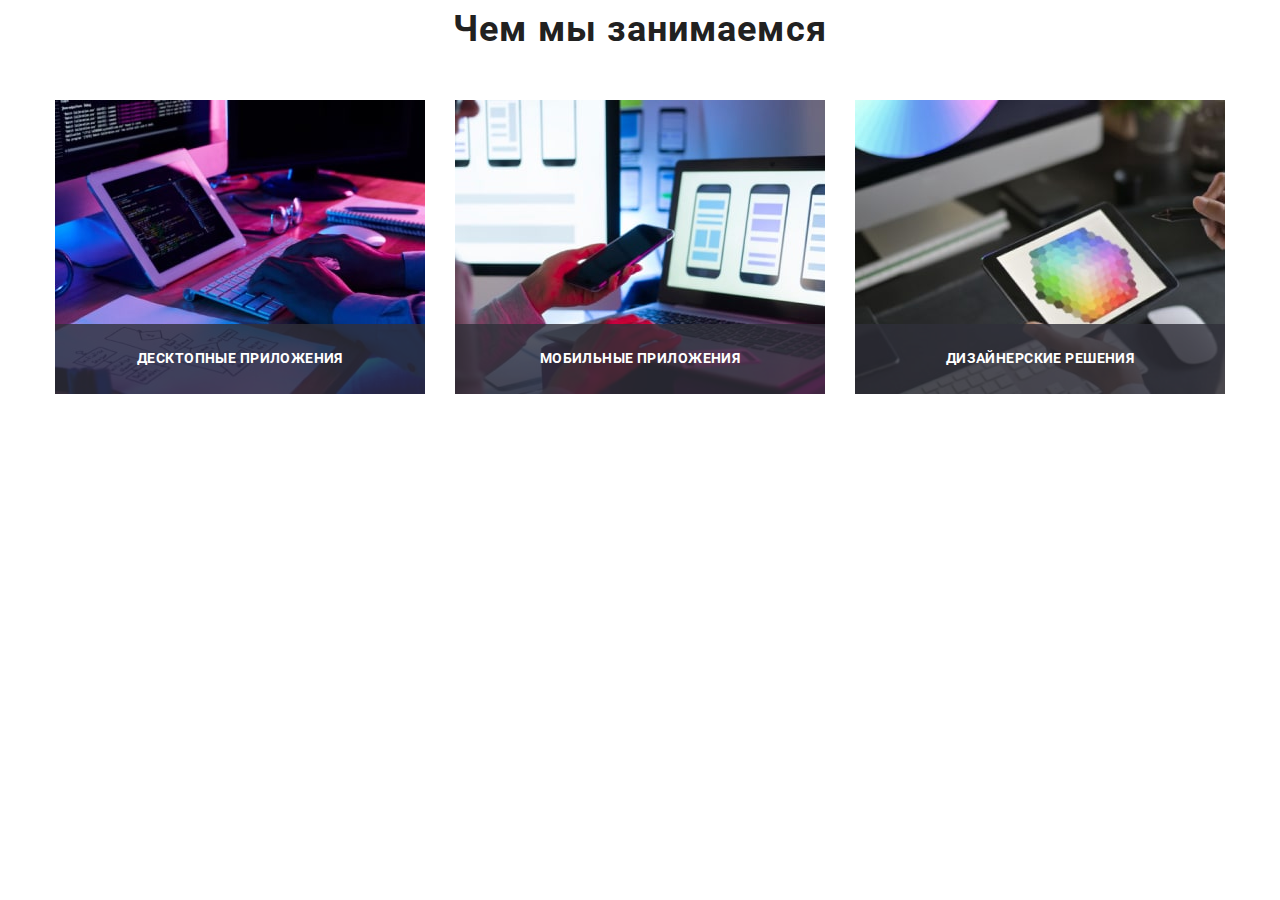
==== commit f8bccfa2: "update index.html" ====
--- a/index.html
+++ b/index.html
@@ -135,13 +135,25 @@
           </ul>
         </div>
       </section>-->
-      <!--<section class="works">
+      <section class="works">
         <div class="container">
           <h2 class="works__title">Чем мы занимаемся</h2>
           <ul class="works__list link">
             <li class="works__item">
               <div class="works__wrapper">
+                <picture>
+                  <source
+                    srcset="
+                      ./images/desktop_desk_1x-min.jpg 1x,
+                      ./images/desktop_desk_2x-min.jpg 2x
+                    "
+                  />
+                </picture>
                 <img
+                  srcset="
+                    ./images/desktop_desk_1x-min.jpg 1x,
+                    ./images/desktop_desk_2x-min.jpg 2x
+                  "
                   src="./images/img_1.jpg"
                   alt="Работа за компьютером"
                   width="370"
@@ -153,7 +165,19 @@
             </li>
             <li class="works__item">
               <div class="works__wrapper">
+                <picture>
+                  <source
+                    srcset="
+                      ./images/mobil_desk_1x-min.jpg 1x,
+                      ./images/mobil_desk_2x-min.jpg 2x
+                    "
+                  />
+                </picture>
                 <img
+                  srcset="
+                    ./images/mobil_desk_1x-min.jpg 1x,
+                    ./images/mobil_desk_2x-min.jpg 2x
+                  "
                   src="./images/img_2.jpg"
                   alt="Работа в мобильном приложении"
                   width="370"
@@ -165,7 +189,19 @@
             </li>
             <li class="works__item">
               <div class="works__wrapper">
+                <picture>
+                  <source
+                    srcset="
+                      ./images/decision_desk_1x-min.jpg 1x,
+                      ./images/decision_desk_2x-min.jpg 2x
+                    "
+                  />
+                </picture>
                 <img
+                  srcset="
+                    ./images/decision_desk_1x-min.jpg 1x,
+                    ./images/decision_desk_2x-min.jpg 2x
+                  "
                   src="./images/img_3.jpg"
                   alt="Работа с планшетом"
                   width="370"
@@ -177,7 +213,7 @@
             </li>
           </ul>
         </div>
-      </section>-->
+      </section>
       <!--<section class="team section">
         <div class="container">
           <h2 class="team__title">Наша команда</h2>
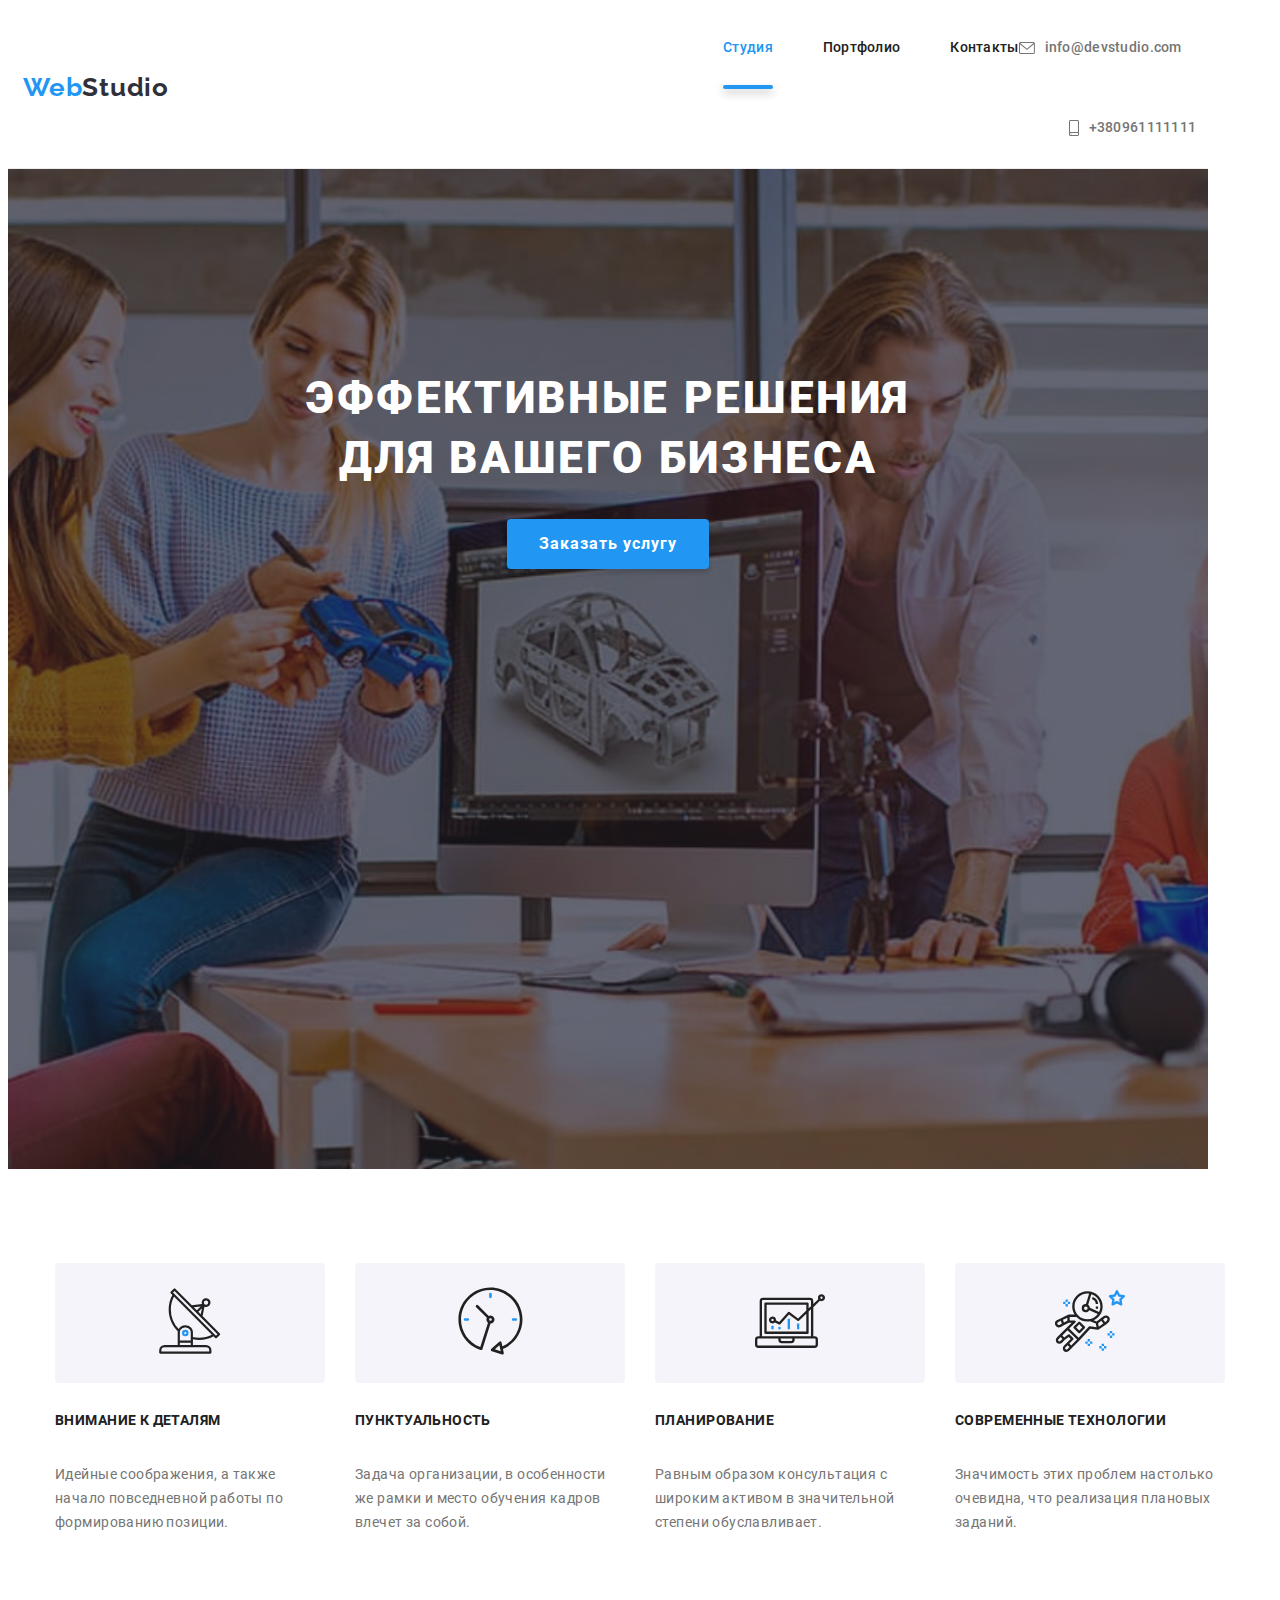
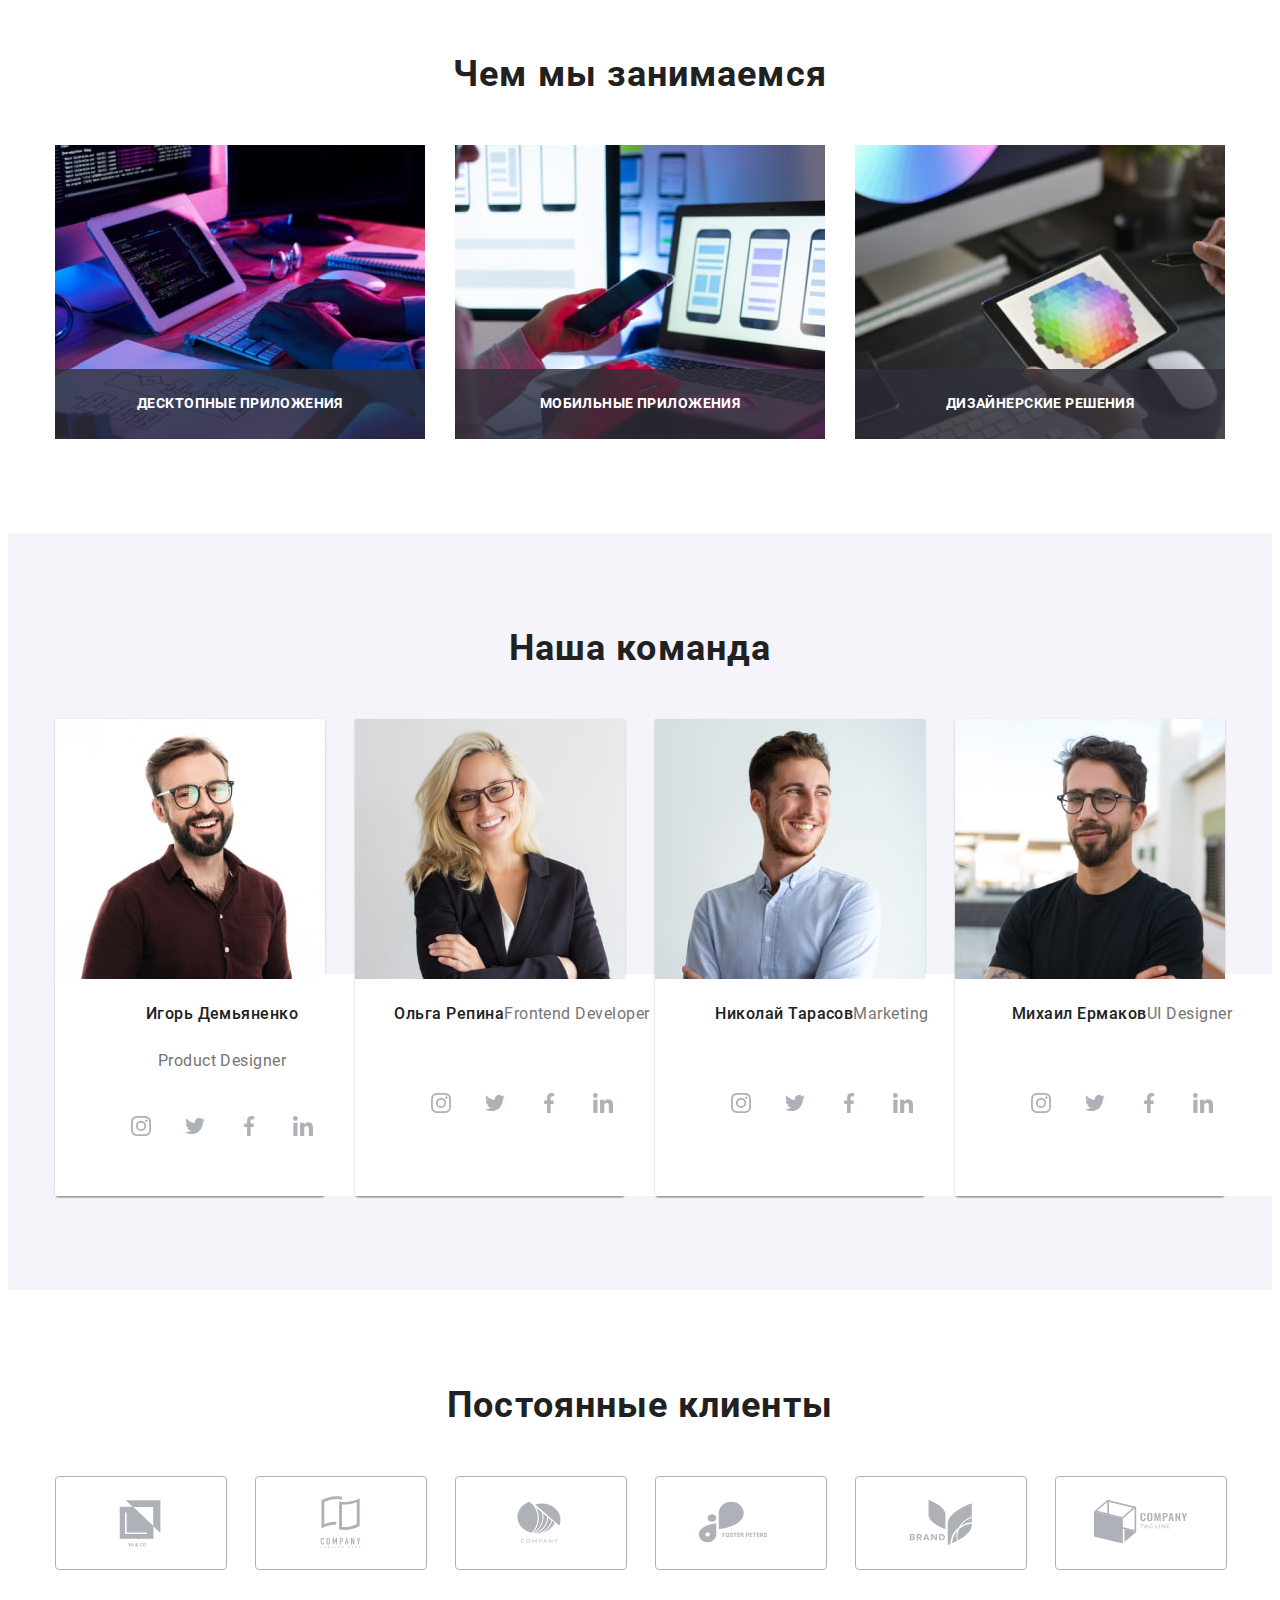
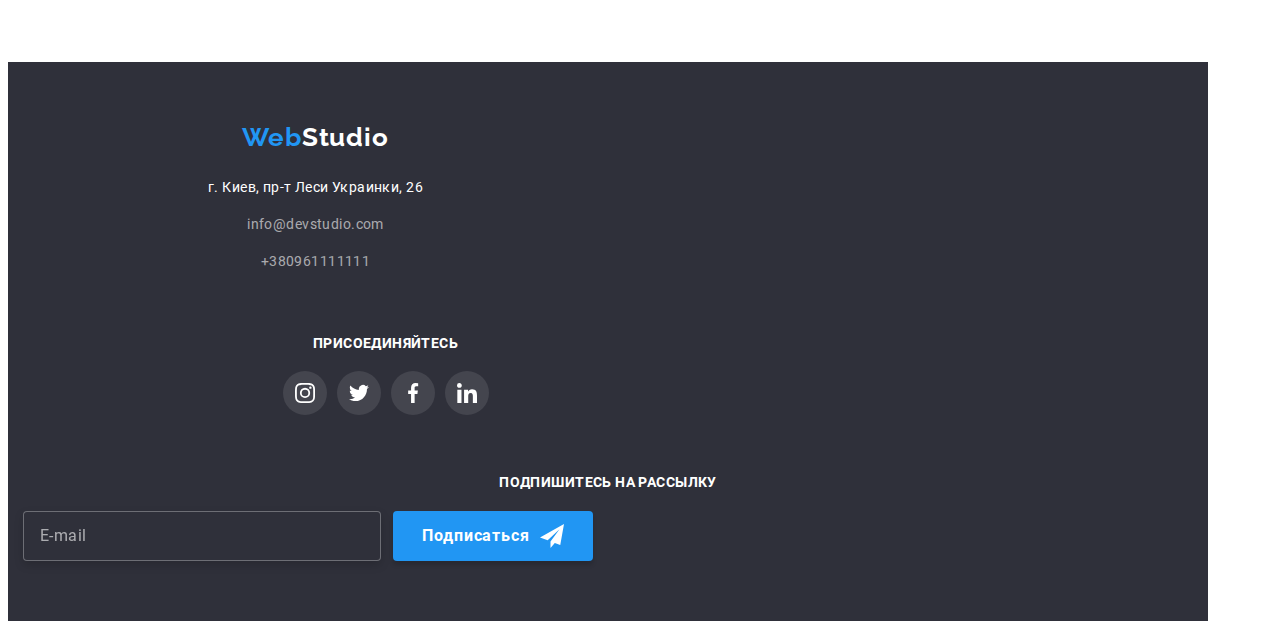
==== commit 114180ba: "update all sections" ====
--- a/index.html
+++ b/index.html
@@ -11,56 +11,117 @@
       crossorigin="anonymous"
       referrerpolicy="no-referrer"
     />
-    <!--<link
-      href="https://fonts.googleapis.com/css2?family=Raleway:wght@700&family=Roboto:wght@400;500;700;900&display=swap"
-      rel="stylesheet"
-    />-->
     <title>Document</title>
     <link rel="stylesheet" href="./css/main.min.css" />
   </head>
   <body class="webstudio">
-    <!--<header class="page__header">
+    <header class="page__header">
       <div class="container nav__main">
         <a href="" lang="en" class="nav__logo link"
           >Web<span class="nav__text" lang="en">Studio</span></a
         >
-        <nav class="nav__site">
-          <ul class="nav__list link">
-            <li class="nav__item">
-              <a href="./index.html" class="nav__link link current">Студия</a>
-            </li>
-            <li class="nav__item">
-              <a href="./portfolio.html" class="nav__link link">Портфолио</a>
-            </li>
-            <li class="nav__item">
-              <a href="" class="nav__link link">Контакты</a>
-            </li>
-          </ul>
-        </nav>
-
-        <ul class="contacts link">
-          <li class="contacts__item">
-            <a href="" class="contacts__link link">
-              <svg class="contacts__pic" width="16" height="12">
-                <use href="./images/icons.svg#icon-envelope"></use>
-              </svg>
-              info@devstudio.com</a
-            >
+        <button type="button" class="menu-open-button button">
+          <svg class="menu-open-button__icon" width="24" height="16">
+            <use href="./images/icons.svg#icon-menu_24px"></use>
+          </svg>
+        </button>
+      </div>
+      <div class="header-menu is-hidden">
+        <button type="button" class="menu-close-btn">
+          <svg class="menu-close-btn__icon" width="18.67" height="18.67">
+            <use href="./images/icons.svg#icon-cross"></use>
+          </svg>
+        </button>
+      </div>
+      <nav class="nav__site">
+        <ul class="nav__list link">
+          <li class="nav__item">
+            <a href="./index.html" class="nav__link link current">Студия</a>
           </li>
-          <li class="contacts__item">
-            <a href="" class="contacts__link link">
-              <svg class="contacts__pic" width="10" height="16">
-                <use href="./images/icons.svg#icon-smartphone"></use>
-              </svg>
-              +380961111111</a
-            >
+          <li class="nav__item">
+            <a href="./portfolio.html" class="nav__link link">Портфолио</a>
+          </li>
+          <li class="nav__item">
+            <a href="" class="nav__link link">Контакты</a>
           </li>
         </ul>
+      </nav>
+
+      <ul class="contacts link">
+        <li class="contacts__item">
+          <a href="" class="contacts__link link">
+            <svg class="contacts__pic" width="16" height="12">
+              <use href="./images/icons.svg#icon-envelope"></use>
+            </svg>
+            info@devstudio.com</a
+          >
+        </li>
+        <li class="contacts__item">
+          <a href="" class="contacts__link link">
+            <svg class="contacts__pic" width="10" height="16">
+              <use href="./images/icons.svg#icon-smartphone"></use>
+            </svg>
+            +380961111111</a
+          >
+        </li>
+      </ul>
+      <div class="mob_menu is-hidden">
+        <div class="container mob_container">
+          <button type="button" class="menu-close-button">
+            <svg class="menu-close-btn__icon" width="18.67" height="18.67">
+              <use href="./images/icons.svg#icon-close_24px"></use>
+            </svg>
+          </button>
+          <ul class="mob_menu__list link">
+            <li class="mob_menu_nav__item">
+              <a href="./index.html" class="mob_menu_nav__link link mob-current"
+                >Студия</a
+              >
+            </li>
+            <li class="mob_menu_nav__item">
+              <a href="./portfolio.html" class="mob_menu_nav__link link"
+                >Портфолио</a
+              >
+            </li>
+            <li class="mob_menu_nav__item">
+              <a href="" class="mob_menu_nav__link link">Контакты</a>
+            </li>
+          </ul>
+          <ul class="mob_menu_contacts link">
+            <li class="mob_menu_contacts__item">
+              <a href="" class="mob_menu_contacts__tel link"> +380961111111</a>
+            </li>
+            <li class="mob_menu_contacts__item">
+              <a href="" class="mob_menu_contacts__mail link">
+                info@devstudio.com</a
+              >
+            </li>
+          </ul>
+          <div class="header-soc-sites">
+            <ul class="header-soc-sites__list link">
+              <li class="header-soc-sites__item">
+                <a href="" class="header-soc-sites__link link">Instagram</a>
+              </li>
+              <li class="header-soc-sites__item">
+                <div class="header-soc-sites__border"></div>
+                <a href="" class="header-soc-sites__link link">Twitter</a>
+              </li>
+              <li class="header-soc-sites__item">
+                <div class="header-soc-sites__border"></div>
+                <a href="" class="header-soc-sites__link link">Facebook</a>
+              </li>
+              <li class="header-soc-sites__item">
+                <div class="header-soc-sites__border"></div>
+                <a href="" class="header-soc-sites__link link">LinkedIn</a>
+              </li>
+            </ul>
+          </div>
+        </div>
       </div>
-    </header>-->
+    </header>
 
     <main class="hero">
-      <!--<section class="decision">
+      <section class="decision">
         <div class="container">
           <h1 class="decision__title">
             Эффективные решения<br />для вашего бизнеса
@@ -69,9 +130,9 @@
             Заказать услугу
           </button>
         </div>
-      </section>-->
+      </section>
 
-      <!--<section class="benefits section">
+      <section class="benefits section">
         <div class="container">
           <h2 class="visually-hidden">Наши преимущества</h2>
 
@@ -134,7 +195,7 @@
             </li>
           </ul>
         </div>
-      </section>-->
+      </section>
       <section class="works">
         <div class="container">
           <h2 class="works__title">Чем мы занимаемся</h2>
@@ -147,17 +208,15 @@
                       ./images/desktop_desk_1x-min.jpg 1x,
                       ./images/desktop_desk_2x-min.jpg 2x
                     "
+                    media="(min-width: 1200px)"
+                  />
+                  <img
+                    src="./images/img_1.jpg"
+                    alt="Работа за компьютером"
+                    width="370"
                   />
                 </picture>
-                <img
-                  srcset="
-                    ./images/desktop_desk_1x-min.jpg 1x,
-                    ./images/desktop_desk_2x-min.jpg 2x
-                  "
-                  src="./images/img_1.jpg"
-                  alt="Работа за компьютером"
-                  width="370"
-                />
+
                 <div class="works__wrapper__picture">
                   <h3 class="works__text__describe">Десктопные приложения</h3>
                 </div>
@@ -171,17 +230,15 @@
                       ./images/mobil_desk_1x-min.jpg 1x,
                       ./images/mobil_desk_2x-min.jpg 2x
                     "
+                    media="(min-width: 1200px)"
+                  />
+                  <img
+                    src="./images/img_2.jpg"
+                    alt="Работа в мобильном приложении"
+                    width="370"
                   />
                 </picture>
-                <img
-                  srcset="
-                    ./images/mobil_desk_1x-min.jpg 1x,
-                    ./images/mobil_desk_2x-min.jpg 2x
-                  "
-                  src="./images/img_2.jpg"
-                  alt="Работа в мобильном приложении"
-                  width="370"
-                />
+
                 <div class="works__wrapper__picture">
                   <h3 class="works__text__describe">Мобильные приложения</h3>
                 </div>
@@ -195,17 +252,15 @@
                       ./images/decision_desk_1x-min.jpg 1x,
                       ./images/decision_desk_2x-min.jpg 2x
                     "
+                    media="(min-width: 1200px)"
+                  />
+                  <img
+                    src="./images/img_3.jpg"
+                    alt="Работа с планшетом"
+                    width="370"
                   />
                 </picture>
-                <img
-                  srcset="
-                    ./images/decision_desk_1x-min.jpg 1x,
-                    ./images/decision_desk_2x-min.jpg 2x
-                  "
-                  src="./images/img_3.jpg"
-                  alt="Работа с планшетом"
-                  width="370"
-                />
+
                 <div class="works__wrapper__picture">
                   <h3 class="works__text__describe">Дизайнерские решения</h3>
                 </div>
@@ -214,22 +269,39 @@
           </ul>
         </div>
       </section>
-      <!--<section class="team section">
+      <section class="team section">
         <div class="container">
           <h2 class="team__title">Наша команда</h2>
           <ul class="team__list link">
             <li class="team__photo">
               <picture>
                 <source
-                  srcset="./images/designer_mob_1x-min.jpg 1x, ./images/designer_mob_2x-min.jpg designer_mob_2x-min"
+                  srcset="
+                    ./images/designer_desk_1x-min.jpg 1x,
+                    ./images/designer_desk_2x-min.jpg 2x
+                  "
+                  media="(min-width: 1200px)"
+                />
+                <source
+                  srcset="
+                    ./images/designer_tab_1x-min.jpg 1x,
+                    ./images/designer_tab_2x-min.jpg 2x
+                  "
+                  media="(min-width: 768px)"
+                />
+                <source
+                  srcset="
+                    ./images/designer_mob_1x-min.jpg 1x,
+                    ./images/designer_mob_2x-min.jpg 2x
+                  "
+                  media="(min-width: 480px)"
+                />
+                <img
+                  src="./images/img_4.jpg"
+                  lang="en"
+                  alt="Product Designer"
                 />
               </picture>
-              <img
-                srcset="./images/designer_mob_1x-min.jpg 1x, ./images/designer_mob_2x-min.jpg designer_mob_2x-min"
-                src="./images/img_4.jpg"
-                lang="en"
-                alt="Product Designer"
-              />
               <div class="team__wrapper">
                 <h3 class="team__title__participant">Игорь Демьяненко</h3>
                 <p class="team__text" lang="en">Product Designer</p>
@@ -268,15 +340,33 @@
             <li class="team__photo">
               <picture>
                 <source
-                  srcset="./images/developer_mob_1x-min.jpg 1x, ./images/developer_mob_2x-min.jpg designer_mob_2x-min"
+                  srcset="
+                    ./images/developer_desk_1x-min.jpg 1x,
+                    ./images/developer_desk_2x-min.jpg 2x
+                  "
+                  media="(min-width: 1200px)"
+                />
+                <source
+                  srcset="
+                    ./images/developer_tab_1x-min.jpg 1x,
+                    ./images/developer_tab_2x-min.jpg 2x
+                  "
+                  media="(min-width: 768px)"
+                />
+                <source
+                  srcset="
+                    ./images/developer_mob_1x-min.jpg 1x,
+                    ./images/developer_mob_2x-min.jpg 2x
+                  "
+                  media="(min-width: 480px)"
+                />
+                <img
+                  src="./images/img_5.jpg"
+                  lang="en"
+                  alt="Frontend Developer"
                 />
               </picture>
-              <img
-                srcset="./images/developer_mob_1x-min.jpg 1x, ./images/developer_mob_2x-min.jpg designer_mob_2x-min"
-                src="./images/img_5.jpg"
-                lang="en"
-                alt="Frontend Developer"
-              />
+
               <div class="team__wrapper">
                 <h3 class="team__title__participant">Ольга Репина</h3>
                 <p class="team__text" lang="en">Frontend Developer</p>
@@ -315,15 +405,28 @@
             <li class="team__photo">
               <picture>
                 <source
-                  srcset="./images/marketing_mob_1x-min.jpg 1x, ./images/marketing_mob_2x-min.jpg designer_mob_2x-min"
-                />
+                  srcset="
+                    ./images/marketing_desk_1x-min.jpg 1x,
+                    ./images/marketing_desk_2x-min.jpg 2x
+                  "
+                  media="(min-width: 1200px)"
+                />
+                <source
+                  srcset="
+                    ./images/marketing_tab_1x-min.jpg 1x,
+                    ./images/marketing_tab_2x-min.jpg 2x
+                  "
+                  media="(min-width: 768px)"
+                />
+                <source
+                  srcset="
+                    ./images/marketing_mob_1x-min.jpg 1x,
+                    ./images/marketing_mob_2x-min.jpg 2x
+                  "
+                  media="(min-width: 480px)"
+                />
+                <img src="./images/img_6.jpg" lang="en" alt="Marketing" />
               </picture>
-              <img
-                srcset="./images/marketing_mob_1x-min.jpg 1x, ./images/marketing_mob_2x-min.jpg designer_mob_2x-min"
-                src="./images/img_6.jpg"
-                lang="en"
-                alt="Marketing"
-              />
               <div class="team__wrapper">
                 <h3 class="team__title__participant">Николай Тарасов</h3>
                 <p class="team__text" lang="en">Marketing</p>
@@ -362,15 +465,28 @@
             <li class="team__photo last__photo">
               <picture>
                 <source
-                  srcset="./images/designer_ui_mob_1x-min.jpg 1x, ./images/designer_ui_mob_2x-min.jpg designer_mob_2x-min"
-                />
+                  srcset="
+                    ./images/designer_ui_desk_1x-min.jpg 1x,
+                    ./images/designer_ui_desk_2x-min.jpg 2x
+                  "
+                  media="(min-width: 1200px)"
+                />
+                <source
+                  srcset="
+                    ./images/designer_ui_tab_1x-min.jpg 1x,
+                    ./images/designer_ui_tab_2x-min.jpg 2x
+                  "
+                  media="(min-width: 768px)"
+                />
+                <source
+                  srcset="
+                    ./images/designer_ui_mob_1x-min.jpg 1x,
+                    ./images/designer_ui_mob_2x-min.jpg 2x
+                  "
+                  media="(min-width: 480px)"
+                />
+                <img src="./images/img_7.jpg" lang="en" alt="UI Designer" />
               </picture>
-              <img
-                srcset="./images/designer_ui_mob_1x-min.jpg 1x, ./images/designer_ui_mob_2x-min.jpg designer_mob_2x-min"
-                src="./images/img_7.jpg"
-                lang="en"
-                alt="UI Designer"
-              />
               <div class="team__wrapper">
                 <h3 class="team__title__participant">Михаил Ермаков</h3>
                 <p class="team__text" lang="en">UI Designer</p>
@@ -408,8 +524,8 @@
             </li>
           </ul>
         </div>
-      </section>-->
-      <!--<section class="client">
+      </section>
+      <section class="client">
         <div class="container">
           <h3 class="client__title">Постоянные клиенты</h3>
           <ul class="client__list link">
@@ -456,8 +572,8 @@
             </li>
           </ul>
         </div>
-      </section>-->
-      <!--</main>
+      </section>
+    </main>
     <footer class="adress">
       <div class="container adress__container">
         <div class="adress__wrapper all__footer">
@@ -621,13 +737,7 @@
         </form>
       </div>
     </div>
-
     <script src="./js/modal.js"></script>
+    <script src="./js/mobile-menu.js"></script>
   </body>
 </html>
-    </main>
-  </body>
-</html>-->
-    </main>
-  </body>
-</html>
--- a/css/main.min.css
+++ b/css/main.min.css
@@ -1 +1 @@
-@font-face{font-family:"Roboto";font-style:normal;font-weight:400;src:url("../fonts/roboto-v30-cyrillic-regular.eot");src:local(""),url("../fonts/roboto-v30-cyrillic-regular.eot?#iefix") format("embedded-opentype"),url("../fonts/roboto-v30-cyrillic-regular.woff2") format("woff2"),url("../fonts/roboto-v30-cyrillic-regular.woff") format("woff"),url("../fonts/roboto-v30-cyrillic-regular.ttf") format("truetype"),url("../fonts/roboto-v30-cyrillic-regular.svg#Roboto") format("svg")}@font-face{font-family:"Roboto";font-style:normal;font-weight:500;src:url("../fonts/roboto-v30-cyrillic-500.eot");src:local(""),url("../fonts/roboto-v30-cyrillic-500.eot?#iefix") format("embedded-opentype"),url("../fonts/roboto-v30-cyrillic-500.woff2") format("woff2"),url("../fonts/roboto-v30-cyrillic-500.woff") format("woff"),url("../fonts/roboto-v30-cyrillic-500.ttf") format("truetype"),url("../fonts/roboto-v30-cyrillic-500.svg#Roboto") format("svg")}@font-face{font-family:"Roboto";font-style:normal;font-weight:700;src:url("../fonts/roboto-v30-cyrillic-700.eot");src:local(""),url("../fonts/roboto-v30-cyrillic-700.eot?#iefix") format("embedded-opentype"),url("../fonts/roboto-v30-cyrillic-700.woff2") format("woff2"),url("../fonts/roboto-v30-cyrillic-700.woff") format("woff"),url("../fonts/roboto-v30-cyrillic-700.ttf") format("truetype"),url("../fonts/roboto-v30-cyrillic-700.svg#Roboto") format("svg")}@font-face{font-family:"Roboto";font-style:normal;font-weight:900;src:url("../fonts/roboto-v30-cyrillic-900.eot");src:local(""),url("../fonts/roboto-v30-cyrillic-900.eot?#iefix") format("embedded-opentype"),url("../fonts/roboto-v30-cyrillic-900.woff2") format("woff2"),url("../fonts/roboto-v30-cyrillic-900.woff") format("woff"),url("../fonts/roboto-v30-cyrillic-900.ttf") format("truetype"),url("../fonts/roboto-v30-cyrillic-900.svg#Roboto") format("svg")}@font-face{font-family:"Raleway";font-style:normal;font-weight:700;src:url("../fonts/raleway-v27-cyrillic-700.eot");src:local(""),url("../fonts/raleway-v27-cyrillic-700.eot?#iefix") format("embedded-opentype"),url("../fonts/raleway-v27-cyrillic-700.woff2") format("woff2"),url("../fonts/raleway-v27-cyrillic-700.woff") format("woff"),url("../fonts/raleway-v27-cyrillic-700.ttf") format("truetype"),url("../fonts/raleway-v27-cyrillic-700.svg#Raleway") format("svg")}:root{--header-color: #212121;--header-text-color: #2f303a;--main-color: #2196f3;--main-bgd-color: #ffffff;--main-team-color: #f5f4fa;--contacts-color: #757575}p,h1,h2,h3,h4,h5,h6{margin:0}ul{margin:0;padding-left:0}.section{width:1600px}img{display:block;height:auto;max-width:100%}body{font-family:"Roboto",sans-serif;color:var(--header-color);background-color:var(--main-bgd-color)}.link{list-style:none;text-decoration:none}.visually-hidden{position:absolute;width:1px;height:1px;margin:-1px;border:0;padding:0;white-space:nowrap;clip-path:inset(100%);clip:rect(0 0 0 0);overflow:hidden}.container{width:100%;margin-left:auto;margin-right:auto;padding-right:15px;padding-left:15px;outline:1px solid rgba(0,0,0,0);box-sizing:border-box}@media screen and (min-width: 480px){.container{width:480px}}@media screen and (min-width: 768px){.container{width:768px}}@media screen and (min-width: 1200px){.container{width:1200px}}.decision__btn{font-family:inherit;font-weight:700;font-size:16px;line-height:1.88;letter-spacing:.06em;text-align:center;align-items:center;color:var(--main-bgd-color);background:var(--main-color);box-shadow:0px 4px 4px rgba(0,0,0,.15);border-radius:4px;cursor:pointer;border:none;margin-top:30px;padding:10px 32px;outline:1px solid rgba(0,0,0,0);transition-property:background,box-shadow,border-radius;transition-duration:250ms;transition-timing-function:cubic-bezier(0.4, 0, 0.2, 1)}.decision__btn:hover,.decision__btn:focus{background:#188ce8;box-shadow:0px 4px 4px rgba(0,0,0,.15);border-radius:4px}.portfolio__btn{font-family:inherit;font-weight:500;font-size:16px;line-height:1.62;text-align:center;letter-spacing:.03em;color:var(--header-color);background:#f5f4fa;border-radius:4px;cursor:pointer;padding:6px 22px;border:none;transition-property:background,box-shadow,color;transition-duration:250ms;transition-timing-function:cubic-bezier(0.4, 0, 0.2, 1)}.portfolio__btn:hover,.portfolio__btn:focus{color:var(--main-bgd-color);background:var(--main-color);box-shadow:0px 3px 1px rgba(0,0,0,.1),0px 1px 2px rgba(0,0,0,.08),0px 2px 2px rgba(0,0,0,.12)}.list-btn{color:var(--main-bgd-color);background-color:var(--main-color)}.subscription__btn{letter-spacing:.06em;color:#fff;font-family:"Roboto",sans-serif;font-weight:700;font-size:16px;line-height:1.88;width:200px;height:50px;box-shadow:0px 4px 4px rgba(0,0,0,.15);border-radius:4px;display:flex;position:relative;cursor:pointer;background:#2196f3;border:none;margin-left:12px;align-items:center;justify-content:center;transition-property:background;transition-duration:250ms;transition-timing-function:cubic-bezier(0.4, 0, 0.2, 1)}.subscription__btn:hover,.subscription__btn:focus{background:#188ce8}.nav__logo{font-family:"Raleway",sans-serif;font-weight:700;font-size:26px;line-height:1.2;letter-spacing:.03em;color:var(--main-color);padding-top:24px;padding-bottom:25px;align-items:center;display:block;margin-right:93px;transition-property:text-decoration-color,outline,border-width;transition-duration:250ms;transition-timing-function:cubic-bezier(0.4, 0, 0.2, 1)}.nav__logo:hover,.nav__logo:focus{text-decoration-color:var(--main-color);outline:1px solid #ececec;border-width:100%}.client__logo{width:210px;height:92px}@media screen and (min-width: 480px){.client__logo{display:inline-block;margin-right:0;margin-left:0}}@media screen and (min-width: 768px){.client__logo{display:inline-block;width:226px;margin-right:0;margin-left:0}}@media screen and (min-width: 1200px){.client__logo{width:170px}}.client__logo__item{fill:currentColor}.adress__logo{font-family:"Raleway",sans-serif;font-weight:700;font-size:26px;line-height:1.19;color:var(--main-color);letter-spacing:.03em;display:block;margin-bottom:20px;transition-property:text-decoration-color,outline;transition-duration:250ms;transition-timing-function:cubic-bezier(0.4, 0, 0.2, 1)}.adress__logo:hover,.adress__logo:focus{text-decoration-color:var(--main-color);outline:1px solid #ececec}.adress__logo__decor{color:var(--main-bgd-color)}.adress__container{display:flex;flex-wrap:wrap;align-items:baseline;justify-content:flex-start}.page__header{font-weight:500;font-size:14px;line-height:1.14;letter-spacing:.02em}.nav__main{display:flex;align-items:center}.nav__site .contacts{display:flex;align-items:center}.nav__link{padding-top:32px;padding-bottom:32px}.nav__list{display:flex;align-items:center}.link.current{color:var(--main-color)}.nav__item{position:relative;z-index:1}.current::after{content:"";display:block;width:100%;height:4px;background:#2196f3;border-radius:2px;position:absolute;filter:drop-shadow(0px 4px 4px rgba(0, 0, 0, 0.25));bottom:-1px}.nav__text{font-family:"Raleway",sans-serif;font-style:normal;font-weight:700;font-size:26px;line-height:1.19;letter-spacing:.03em;color:var(--header-text-color)}.nav__link{font-weight:500;font-size:14px;line-height:1.14;letter-spacing:.02em;color:var(--header-color);transition-property:color;transition-duration:250ms;transition-timing-function:cubic-bezier(0.4, 0, 0.2, 1);display:block}.nav__link:hover,.nav__link:focus{color:var(--main-color);text-decoration-color:var(--main-color)}.nav__item+.nav__item{margin-left:50px}.contacts{display:flex;margin-left:auto}.contacts .contacts__item+.contacts__item{margin-left:50px}.contacts__link{font-weight:500;font-size:14px;line-height:1.14;letter-spacing:.02em;color:var(--contacts-color);padding-top:32px;padding-bottom:32px;display:flex;align-items:center;justify-content:center;transition-property:color,text-decoration-color;transition-duration:250ms;transition-timing-function:cubic-bezier(0.4, 0, 0.2, 1)}.contacts__link:hover,.contacts__link:focus{color:var(--main-color);text-decoration-color:var(--main-color)}.contacts__pic{fill:currentColor;margin-right:10px}.decision__title{font-weight:900;font-size:26px;line-height:1.62;letter-spacing:.06em;text-transform:uppercase;color:var(--main-bgd-color);max-width:480px;outline:1px solid rgba(0,0,0,0)}@media screen and (min-width: 768px){.decision__title{max-width:360px;text-align:center;margin:0 auto}}@media screen and (min-width: 1200px){.decision__title{font-size:44px;line-height:1.36;text-align:center;max-width:696px;margin:0 auto}}.decision{height:400px;padding:118px 0;text-align:center;background-repeat:no-repeat;background-position:50% 50%;background-size:cover;width:480px;background-image:linear-gradient(to right, rgba(47, 48, 58, 0.4), rgba(47, 48, 58, 0.4)),url(../images/hero_mob_1x-min.jpg);margin:0;background-color:#c4c4c4}@media(min-device-pixel-ratio: 2),(-webkit-min-device-pixel-ratio: 2),(min-resolution: 192dpi),(min-resolution: 2dppx){.decision{background-image:linear-gradient(to right, rgba(47, 48, 58, 0.4), rgba(47, 48, 58, 0.4)),url(../images/hero_mob_2x-min.jpg)}}@media screen and (min-width: 768px){.decision{width:768px;background-image:linear-gradient(to right, rgba(47, 48, 58, 0.4), rgba(47, 48, 58, 0.4)),url(../images/hero_tab_1x-min.jpg)}}@media screen and (min-width: 768px)and (min-device-pixel-ratio: 2),screen and (min-width: 768px)and (-webkit-min-device-pixel-ratio: 2),screen and (min-width: 768px)and (min-resolution: 192dpi),screen and (min-width: 768px)and (min-resolution: 2dppx){.decision{background-image:linear-gradient(to right, rgba(47, 48, 58, 0.4), rgba(47, 48, 58, 0.4)),url(../images/hero_tab_2x-min.jpg)}}@media screen and (min-width: 1200px){.decision{padding:200px 0;width:1200px;height:600px;max-width:1600px;background-image:linear-gradient(to right, rgba(47, 48, 58, 0.4), rgba(47, 48, 58, 0.4)),url(../images/hero_desk_1x-min.jpg)}}@media screen and (min-width: 1200px)and (min-device-pixel-ratio: 2),screen and (min-width: 1200px)and (-webkit-min-device-pixel-ratio: 2),screen and (min-width: 1200px)and (min-resolution: 192dpi),screen and (min-width: 1200px)and (min-resolution: 2dppx){.decision{background-image:linear-gradient(to right, rgba(47, 48, 58, 0.4), rgba(47, 48, 58, 0.4)),url(../images/hero_desk_2x-min.jpg)}}.benefits{width:100%}.benefits__list{display:flex;flex-wrap:wrap;gap:30px}@media screen and (min-width: 480px){.benefits__list{padding-top:60px;padding-bottom:60px}}@media screen and (min-width: 768px){.benefits__list{padding-top:60px;padding-bottom:60px}}@media screen and (min-width: 1200px){.benefits__list{padding-top:94px;padding-bottom:94px}}.benefits__text{font-size:14px;line-height:1.71;color:var(--contacts-color);letter-spacing:.03em;outline:1px solid rgba(0,0,0,0);display:block}@media screen and (min-width: 480px){.benefits__text{width:450px;height:50px;align-content:center}}@media screen and (min-width: 768px){.benefits__text{width:100%;height:75px}}@media screen and (min-width: 1200px){.benefits__text{flex-basis:calc(25% - 30px);width:270px;height:120px}}.benefits__title{font-weight:700;font-size:14px;line-height:1.14;text-transform:uppercase;letter-spacing:.03em;outline:1px solid rgba(0,0,0,0);margin-bottom:10px}@media screen and (min-width: 480px){.benefits__title{text-align:center;justify-content:center;display:flex}}@media screen and (min-width: 768px){.benefits__title{width:100%;height:16px;margin-bottom:10px}}@media screen and (min-width: 1200px){.benefits__title{display:flex;text-align:center}}@media screen and (min-width: 768px){.benefits__item{width:354px}}@media screen and (min-width: 1200px){.benefits__item{width:270px}}.benefits__wrapper{margin-bottom:30px;display:flex;background:var(--main-team-color);border-radius:4px;align-items:center;justify-content:center}@media screen and (min-width: 480px){.benefits__wrapper{width:450px;height:120px}}@media screen and (min-width: 768px){.benefits__wrapper{width:354px;height:120px}}@media screen and (min-width: 1200px){.benefits__wrapper{width:270px;height:120px}}.works{display:none;font-weight:700;font-size:36px;line-height:1.17;text-align:center;letter-spacing:.03em;width:100%;padding-bottom:94px}@media screen and (min-width: 1200px){.works{display:flex}}.works__title{font-weight:700;font-size:36px;line-height:1.17;text-align:center;letter-spacing:.03em;color:var(--header-color);outline:1px solid rgba(0,0,0,0);transition-property:text-decoration-color,text-decoration-line;transition-duration:250ms;transition-timing-function:cubic-bezier(0.4, 0, 0.2, 1)}.works__title:hover,.works__title:focus{text-decoration-line:underline;text-decoration-color:var(--main-color)}.works__list{display:flex;margin-top:50px}img{display:block;max-width:100%;height:auto}.works__item{margin-right:30px;outline:1px solid rgba(0,0,0,0);width:370px}.works__item:last-child{margin-right:0}.works__wrapper{position:relative}.works__text__describe{font-family:"Roboto",sans-serif;font-weight:700;font-size:14px;line-height:1.14;letter-spacing:.03em;align-items:center;text-transform:uppercase;color:#fff;display:flex;height:70px;width:100%;align-items:center;justify-content:center}.works__wrapper__picture{background:rgba(47,48,58,.8);width:100%;height:70px}.works__wrapper__picture{position:absolute;bottom:0;left:0}.team{font-weight:700;font-size:36px;line-height:1.17;text-align:center;background:var(--main-team-color);border-radius:0px;letter-spacing:.03em;width:100%;padding-top:60px;padding-bottom:60px}@media screen and (min-width: 768px){.team{display:flex}}@media screen and (min-width: 1200px){.team{padding-top:94px;padding-bottom:94px}}.team__title{font-weight:700;font-size:28px;line-height:1.18;text-align:center;background:var(--main-team-color);border-radius:0px;letter-spacing:.03em;display:block;outline:1px solid rgba(0,0,0,0);display:block;margin-bottom:30px;transition-property:text-decoration-color,text-decoration-line;transition-duration:250ms;transition-timing-function:cubic-bezier(0.4, 0, 0.2, 1)}.team__title:hover,.team__title:focus{text-decoration-line:underline;text-decoration-color:var(--main-color)}@media screen and (min-width: 768px){.team__title{margin-bottom:30px}}@media screen and (min-width: 1200px){.team__title{margin-bottom:50px;font-size:36px;line-height:1.17}}.team__list{display:block}@media screen and (min-width: 768px){.team__list{display:flex;flex-wrap:wrap;gap:30px}}.team__photo{display:block;box-shadow:0px 1px 3px rgba(0,0,0,.12),0px 1px 1px rgba(0,0,0,.14),0px 2px 1px rgba(0,0,0,.2);border-radius:0px 0px 4px 4px;margin-bottom:30px;width:450px}@media screen and (min-width: 768px){.team__photo{width:354px;margin-bottom:0}}@media screen and (min-width: 1200px){.team__photo{width:270px;margin-bottom:0}}.last__photo{margin-bottom:0}.team__wrapper{display:flex;flex-wrap:wrap;background-color:var(--main-bgd-color);margin-top:-5px;padding:30px 122px;text-align:center;justify-content:center;width:450px;height:162px}@media screen and (min-width: 768px){.team__wrapper{width:354px;padding:30px 74px}}@media screen and (min-width: 1200px){.team__wrapper{width:270px;padding:30px 32px}}.team__title__participant{font-weight:500;font-size:16px;line-height:1.19;text-align:center;letter-spacing:.03em;color:var(--header-color);height:auto;display:block;margin-bottom:10px;transition-property:text-decoration-color,text-decoration-line;transition-duration:250ms;transition-timing-function:cubic-bezier(0.4, 0, 0.2, 1)}.team__title__participant:hover,.team__title__participant:focus{text-decoration-line:underline;text-decoration-color:var(--main-color)}.team__text{font-weight:400;font-size:16px;line-height:1.19;text-align:center;letter-spacing:.03em;color:var(--contacts-color);display:block;margin-bottom:16px;transition-property:text-decoration-color,text-decoration-line;transition-duration:250ms;transition-timing-function:cubic-bezier(0.4, 0, 0.2, 1)}.team__text:hover,.team__text:focus{text-decoration-line:underline;text-decoration-color:var(--main-color)}.social-sites{display:flex;justify-content:center}.social-sites__item{width:44px;height:44px;margin-left:10px}.social-sites__item:first-child{margin-left:0}.social-sites__link{display:block;width:100%;height:100%;border-radius:50%;background-color:var(--main-bgd-color);color:#afb1b8;display:flex;align-items:center;justify-content:center;transition-property:background-color,color;transition-duration:250ms;transition-timing-function:cubic-bezier(0.4, 0, 0.2, 1)}.social-sites__link:hover,.social-sites__link:focus{background-color:var(--main-color);color:#fff}.social-sites__link .social-sites__icon{fill:currentColor}.client{width:100%}@media screen and (min-width: 480px){.client{margin-right:0;margin-left:0;padding-top:60px;padding-bottom:60px}}@media screen and (min-width: 768px){.client{margin-right:0;margin-left:0;padding-top:60px;padding-bottom:60px}}@media screen and (min-width: 1200px){.client{padding-top:94px;padding-bottom:94px}}.client__title{font-weight:700;text-align:center;letter-spacing:.03em;color:var(--header-color);font-size:36px;line-height:1.17}@media screen and (min-width: 480px){.client__title{font-size:28px;line-height:1.18;margin-bottom:30px}}@media screen and (min-width: 768px){.client__title{font-size:28px;line-height:1.18;margin-bottom:30px}}@media screen and (min-width: 1200px){.client__title{margin-bottom:50px;font-size:36px;line-height:1.17}}.client__list{display:flex;gap:30px}@media screen and (min-width: 480px){.client__list{flex-wrap:wrap;justify-content:space-around}}@media screen and (min-width: 768px){.client__list{flex-wrap:wrap;justify-content:space-between}}@media screen and (min-width: 1200px){.client__list{margin-top:50px;align-items:center;justify-content:center}}.client__link{border:1px solid #afb1b8;border-radius:4px;display:flex;align-items:center;justify-content:center;color:#afb1b8;outline:rgba(0,0,0,0);transition-property:border-color,color;transition-duration:250ms;transition-timing-function:cubic-bezier(0.4, 0, 0.2, 1)}.client__link:hover,.client__link:focus{border-color:#2196f3;color:#2196f3}@media screen and (min-width: 480px){.client__link{width:210px;height:92px}}@media screen and (min-width: 768px){.client__link{width:226px;height:92px}}@media screen and (min-width: 1200px){.client__link{width:170px;height:92px}}.adress{font-family:"Roboto",sans-serif;font-style:normal;font-size:14px;line-height:1.71;letter-spacing:.03em;background:var(--header-text-color);padding-top:60px;padding-bottom:60px;outline:1px solid rgba(0,0,0,0);width:100%}.join__footer{margin-left:70px}.adress__item{margin-bottom:9px}.adress__link{font-size:14px;line-height:2;color:var(--main-bgd-color);letter-spacing:.03em;display:block;transition-property:color,text-decoration-line;transition-duration:250ms;transition-timing-function:cubic-bezier(0.4, 0, 0.2, 1)}.adress__link:hover,.adress__link:focus{text-decoration-line:underline;text-decoration-color:var(--main-color);color:var(--main-color)}.adress__link__mail{font-size:14px;line-height:2;color:rgba(255,255,255,.6);letter-spacing:.03em;display:block;margin-bottom:9px;transition-property:color,text-decoration-line;transition-duration:250ms;transition-timing-function:cubic-bezier(0.4, 0, 0.2, 1);transition-property:color,text-decoration-line;transition-duration:250ms;transition-timing-function:cubic-bezier(0.4, 0, 0.2, 1)}.adress__link__mail:hover,.adress__link__mail:focus{text-decoration-line:underline;text-decoration-color:var(--main-color);color:var(--main-color)}.adress__link__phone{font-size:14px;line-height:2;color:rgba(255,255,255,.6);letter-spacing:.03em;transition-property:color,text-decoration-line;transition-duration:250ms;transition-timing-function:cubic-bezier(0.4, 0, 0.2, 1)}.adress__link__phone:hover,.adress__link__phone:focus{text-decoration-line:underline;text-decoration-color:var(--main-color);color:var(--main-color)}.adress__list .adress__item{font-style:normal}.adress__list{display:block}.join__list{display:flex}.join__text{margin-bottom:20px;font-family:"Roboto",sans-serif;font-style:normal;font-weight:700;font-size:14px;line-height:16px;letter-spacing:.03em;text-transform:uppercase;color:#fff;display:block;margin-bottom:20px}.join__item{width:44px;height:44px;background:rgba(255,255,255,.1);border-radius:50%;margin-left:10px}.join__item:first-child{margin-left:0}.join__link{display:flex;justify-content:center;width:100%;height:100%;align-items:center;border-radius:50%;transition-property:background-color;transition-duration:250ms;transition-timing-function:cubic-bezier(0.4, 0, 0.2, 1)}.join__link:hover,.join__link:focus{background-color:var(--main-color)}.join__svg{display:block;fill:#fff}.subscription{margin-left:auto}.subscription__text{font-family:"Roboto",sans-serif;font-weight:700;font-size:14px;line-height:1.14;letter-spacing:.03em;text-transform:uppercase;color:#fff;display:block;margin-bottom:20px}.subscription__email{width:358px;height:50px;box-sizing:border-box;border:1px solid rgba(255,255,255,.3);filter:drop-shadow(0px 4px 4px rgba(0, 0, 0, 0.15));border-radius:4px;display:flex;outline:none;cursor:pointer;padding-top:15px;padding-bottom:15px;padding-left:16px;color:var(--main-bgd-color);background:#2f303a;transition-property:border-color;transition-duration:250ms;transition-timing-function:cubic-bezier(0.4, 0, 0.2, 1)}.subscription__email:hover,.subscription__email:focus{border-color:#2196f3}.subscription__email::placeholder{font-family:"Roboto";font-size:16px;line-height:1.25;display:flex;align-items:center;letter-spacing:.03em;color:rgba(255,255,255,.6);background:#2f303a;width:100%;height:100%}.subscription__pic{fill:#fff;width:24px;height:24px;display:flex;margin-left:10px}.subscription__pic::after{content:"";display:flex;position:absolute}.subscription__form{display:flex;justify-content:space-between}.page__header{border-bottom:1px solid #ececec}.portfolio__page{padding-top:94px;padding-bottom:94px}.portfolio__list{justify-content:center;margin-bottom:50px}.portfolio__item{margin-right:8px}.portfolio__item:last-child{margin-right:0}.portfolio__list{display:flex}.examples{display:flex;flex-wrap:wrap;margin:-15px}.examples__item{margin:15px;width:calc(33.3333333333% - 30px);font-family:"Roboto",sans-serif}.examples__link{display:block;text-decoration:none;transition-property:background,border,box-shadow;transition-duration:250ms;transition-timing-function:cubic-bezier(0.4, 0, 0.2, 1)}.examples__link:hover,.examples__link:focus{background:#fff;border:1px solid #eee;box-shadow:0px 1px 1px rgba(0,0,0,.12),0px 4px 4px rgba(0,0,0,.06),1px 4px 6px rgba(0,0,0,.16)}.examples__text{position:absolute;top:0;font-family:"Roboto",sans-serif;font-size:18px;line-height:1.56;letter-spacing:.03em;color:#fff;background:rgba(33,150,243,.9);padding:63px 24px;height:100%;transform:translateY(101%);transition:transform 250ms cubic-bezier(0.4, 0, 0.2, 1)}.examples__pictures{position:relative;overflow:hidden}.examples__link:hover .examples__text,.examples__link:focus .examples__text{transform:translateY(0)}.examples__title{font-family:"Roboto",sans-serif;font-weight:700;font-size:18px;line-height:2;letter-spacing:.06em;color:var(--header-color);margin-bottom:4px;transition-property:color;transition-duration:250ms;transition-timing-function:cubic-bezier(0.4, 0, 0.2, 1)}.examples__title:hover,.examples__title:focus{color:var(--main-color)}.examples__wrapper{padding:20px 24px;background-color:var(--main-bgd-color);border:1px solid #eee;border-top:0}.examles__text__describe{font-size:16px;line-height:1.88;color:var(--contacts-color);font-family:"Roboto",sans-serif;font-style:normal;letter-spacing:.03em;color:#757575;transition-property:color;transition-duration:250ms;transition-timing-function:cubic-bezier(0.4, 0, 0.2, 1)}.examles__text__describe:hover,.examles__text__describe:focus{color:var(--main-color)}.backdrop{position:fixed;top:0;left:0;width:100%;height:100%;transition:opacity 250ms cubic-bezier(0.4, 0, 0.2, 1),visibility 250ms cubic-bezier(0.4, 0, 0.2, 1);background:rgba(0,0,0,.2)}.modal{width:528px;min-height:581px;background:#fff;box-shadow:0px 1px 3px rgba(0,0,0,.12),0px 1px 1px rgba(0,0,0,.14),0px 2px 1px rgba(0,0,0,.2);border-radius:4px;top:50%;left:50%;transform:translate(-50%, -50%) scale(1) rotate(0);position:absolute;transition:transform 250ms cubic-bezier(0.4, 0, 0.2, 1);padding:40px}.is-hidden{opacity:0;visibility:hidden;pointer-events:none}.backdrop.is-hidden .modal{transform:translate(-50%, -50%) scale(0) rotate(-360deg)}.join-svg-cross{color:#000}.modal-field-head{font-family:"Roboto",sans-serif;font-weight:700;font-size:20px;line-height:1.15;text-align:center;letter-spacing:.03em;color:#212121;display:block;margin-bottom:12px}.modal-field{display:block;width:100%;font-family:"Roboto",sans-serif;font-size:12px;line-height:1.17;letter-spacing:.01em;color:#757575}.modal-input{width:100%;border:1px solid rgba(33,33,33,.2);border-radius:4px;height:40px;background-color:rgba(0,0,0,0);padding-left:42px;outline-color:rgba(0,0,0,0);transition-property:border-color;transition-duration:250ms;transition-timing-function:cubic-bezier(0.4, 0, 0.2, 1)}.modal-input:hover,.modal-input:focus{border-color:#2196f3}.icon-check{width:16px;height:15px;margin-top:25px;transition-property:border-color;transition-duration:250ms;transition-timing-function:cubic-bezier(0.4, 0, 0.2, 1)}.icon-check:hover,.icon-check:focus{border-color:#2196f3}.modal-text{width:448px;height:120px;border:1px solid rgba(33,33,33,.2);border-radius:4px;resize:none;display:block;margin-bottom:20px;padding:12px 16px;outline-color:rgba(0,0,0,0);transition-property:border-color;transition-duration:250ms;transition-timing-function:cubic-bezier(0.4, 0, 0.2, 1)}.modal-text:hover,.modal-text:focus{border-color:#2196f3}.modal-text::placeholder{font-family:"Roboto",sans-serif;font-size:14px;line-height:1.14;letter-spacing:.01em;color:rgba(117,117,117,.5)}.modal-placeholder::placeholder{font-family:"Roboto",sans-serif;font-size:14px;line-height:1.14;letter-spacing:.01em;color:rgba(117,117,117,.5)}.modal-input:hover~.user-icon-modal,.modal-input:focus~.user-icon-modal{fill:#2196f3}.checkbox{display:block;align-items:center;margin-bottom:30px}.modal-input-wrapper{position:relative;margin-bottom:10px}.user-icon-modal{position:absolute;display:inline-block;fill:var(--header-color);top:11px;left:12px;transition-property:fill;transition-duration:250ms;transition-timing-function:cubic-bezier(0.4, 0, 0.2, 1)}.user-icon-modal:hover,.user-icon-modal:focus{fill:var(--main-color)}.agreement-act{color:#2196f3}.privacy{font-family:"Roboto",sans-serif;font-size:14px;line-height:1.71;letter-spacing:.03em;color:#757575}.privacy span{border:1px solid rgba(34,34,34,.2);margin-right:5px;left:0}.check-icon{fill:rgba(0,0,0,0);padding-top:4px;cursor:pointer}.checkbox-square:checked+.privacy span{background-color:#2196f3;border:none}.checkbox-square:checked+.privacy .check-icon{fill:#fff}.checkbox-square:focus+.privacy span{border-color:#2196f3}.modal-close-btn{width:30px;height:30px;border:1px solid rgba(0,0,0,.1);border-radius:50%;display:flex;justify-content:center;align-items:center;position:absolute;cursor:pointer;right:8px;top:8px;background-color:rgba(0,0,0,0);transition-property:fill,border-color;transition-duration:250ms;transition-timing-function:cubic-bezier(0.4, 0, 0.2, 1)}.modal-close-btn:hover,.modal-close-btn:focus{fill:#2196f3;border-color:#2196f3}.modal-btn-submit{width:200px;height:50px;font-family:"Roboto",sans-serif;font-weight:700;font-size:16px;line-height:1.88;display:flex;align-items:center;justify-content:center;letter-spacing:.06em;padding:10px 56px 10px 55px;cursor:pointer;color:#fff;background:#2196f3;box-shadow:0px 4px 4px rgba(0,0,0,.15);border-radius:4px;border-color:rgba(0,0,0,0);margin-left:124px;transition-property:background,box-shadow;transition-duration:250ms;transition-timing-function:cubic-bezier(0.4, 0, 0.2, 1)}.modal-btn-submit:hover,.modal-btn-submit:focus{background:#188ce8;box-shadow:0px 4px 4px rgba(0,0,0,.15)}/*# sourceMappingURL=main.min.css.map */+@font-face{font-family:"Roboto";font-style:normal;font-weight:400;src:url("../fonts/roboto-v30-cyrillic-regular.eot");src:local(""),url("../fonts/roboto-v30-cyrillic-regular.eot?#iefix") format("embedded-opentype"),url("../fonts/roboto-v30-cyrillic-regular.woff2") format("woff2"),url("../fonts/roboto-v30-cyrillic-regular.woff") format("woff"),url("../fonts/roboto-v30-cyrillic-regular.ttf") format("truetype"),url("../fonts/roboto-v30-cyrillic-regular.svg#Roboto") format("svg")}@font-face{font-family:"Roboto";font-style:normal;font-weight:500;src:url("../fonts/roboto-v30-cyrillic-500.eot");src:local(""),url("../fonts/roboto-v30-cyrillic-500.eot?#iefix") format("embedded-opentype"),url("../fonts/roboto-v30-cyrillic-500.woff2") format("woff2"),url("../fonts/roboto-v30-cyrillic-500.woff") format("woff"),url("../fonts/roboto-v30-cyrillic-500.ttf") format("truetype"),url("../fonts/roboto-v30-cyrillic-500.svg#Roboto") format("svg")}@font-face{font-family:"Roboto";font-style:normal;font-weight:700;src:url("../fonts/roboto-v30-cyrillic-700.eot");src:local(""),url("../fonts/roboto-v30-cyrillic-700.eot?#iefix") format("embedded-opentype"),url("../fonts/roboto-v30-cyrillic-700.woff2") format("woff2"),url("../fonts/roboto-v30-cyrillic-700.woff") format("woff"),url("../fonts/roboto-v30-cyrillic-700.ttf") format("truetype"),url("../fonts/roboto-v30-cyrillic-700.svg#Roboto") format("svg")}@font-face{font-family:"Roboto";font-style:normal;font-weight:900;src:url("../fonts/roboto-v30-cyrillic-900.eot");src:local(""),url("../fonts/roboto-v30-cyrillic-900.eot?#iefix") format("embedded-opentype"),url("../fonts/roboto-v30-cyrillic-900.woff2") format("woff2"),url("../fonts/roboto-v30-cyrillic-900.woff") format("woff"),url("../fonts/roboto-v30-cyrillic-900.ttf") format("truetype"),url("../fonts/roboto-v30-cyrillic-900.svg#Roboto") format("svg")}@font-face{font-family:"Raleway";font-style:normal;font-weight:700;src:url("../fonts/raleway-v27-cyrillic-700.eot");src:local(""),url("../fonts/raleway-v27-cyrillic-700.eot?#iefix") format("embedded-opentype"),url("../fonts/raleway-v27-cyrillic-700.woff2") format("woff2"),url("../fonts/raleway-v27-cyrillic-700.woff") format("woff"),url("../fonts/raleway-v27-cyrillic-700.ttf") format("truetype"),url("../fonts/raleway-v27-cyrillic-700.svg#Raleway") format("svg")}:root{--header-color: #212121;--header-text-color: #2f303a;--main-color: #2196f3;--main-bgd-color: #ffffff;--main-team-color: #f5f4fa;--contacts-color: #757575}p,h1,h2,h3,h4,h5,h6{margin:0}ul{margin:0;padding-left:0}.section{width:1600px}img{display:block;height:auto;max-width:100%}body{font-family:"Roboto",sans-serif;color:var(--header-color);background-color:var(--main-bgd-color)}.link{list-style:none;text-decoration:none}.visually-hidden{position:absolute;width:1px;height:1px;margin:-1px;border:0;padding:0;white-space:nowrap;clip-path:inset(100%);clip:rect(0 0 0 0);overflow:hidden}.container{width:1200px;margin-left:auto;margin-right:auto;padding-right:15px;padding-left:15px;outline:1px solid rgba(0,0,0,0);box-sizing:border-box}@media screen and (min-width: 480px){.container{width:480px}}@media screen and (min-width: 768px){.container{width:768px}}@media screen and (min-width: 1200px){.container{width:1200px}}.decision__btn{font-family:inherit;font-weight:700;font-size:16px;line-height:1.88;letter-spacing:.06em;text-align:center;align-items:center;color:var(--main-bgd-color);background:var(--main-color);box-shadow:0px 4px 4px rgba(0,0,0,.15);border-radius:4px;cursor:pointer;border:none;margin-top:30px;padding:10px 32px;outline:1px solid rgba(0,0,0,0);transition-property:background,box-shadow,border-radius;transition-duration:250ms;transition-timing-function:cubic-bezier(0.4, 0, 0.2, 1)}.decision__btn:hover,.decision__btn:focus{background:#188ce8;box-shadow:0px 4px 4px rgba(0,0,0,.15);border-radius:4px}.portfolio__btn{font-family:inherit;font-weight:500;font-size:16px;line-height:1.62;text-align:center;letter-spacing:.03em;color:var(--header-color);background:#f5f4fa;border-radius:4px;cursor:pointer;padding:6px 22px;border:none;margin-bottom:21px;transition-property:background,box-shadow,color;transition-duration:250ms;transition-timing-function:cubic-bezier(0.4, 0, 0.2, 1)}.portfolio__btn:hover,.portfolio__btn:focus{color:var(--main-bgd-color);background:var(--main-color);box-shadow:0px 3px 1px rgba(0,0,0,.1),0px 1px 2px rgba(0,0,0,.08),0px 2px 2px rgba(0,0,0,.12)}.list-btn{color:var(--main-bgd-color);background-color:var(--main-color)}.subscription__btn{letter-spacing:.06em;color:#fff;font-family:"Roboto",sans-serif;font-weight:700;font-size:16px;line-height:1.88;width:200px;height:50px;box-shadow:0px 4px 4px rgba(0,0,0,.15);border-radius:4px;display:flex;position:relative;cursor:pointer;background:#2196f3;border:none;margin-left:140px;align-items:center;justify-content:center;transition-property:background;transition-duration:250ms;transition-timing-function:cubic-bezier(0.4, 0, 0.2, 1)}.subscription__btn:hover,.subscription__btn:focus{background:#188ce8}@media screen and (min-width: 768px){.subscription__btn{margin:0 auto;justify-content:center}}@media screen and (min-width: 1200px){.subscription__btn{margin-left:12px}}.nav__logo{font-family:"Raleway",sans-serif;font-weight:700;font-size:26px;line-height:1.2;letter-spacing:.03em;color:var(--main-color);padding-top:24px;padding-bottom:25px;align-items:center;display:block;width:480px;transition-property:text-decoration-color,outline,border-width;transition-duration:250ms;transition-timing-function:cubic-bezier(0.4, 0, 0.2, 1)}.nav__logo:hover,.nav__logo:focus{text-decoration-color:var(--main-color);outline:1px solid #ececec;border-width:100%}@media screen and (min-width: 768px){.nav__logo{margin-right:93px}}@media screen and (min-width: 1200px){.nav__logo{width:145px;padding-right:0;margin-right:88px}}.client__logo{width:210px;height:92px}@media screen and (min-width: 480px){.client__logo{display:inline-block;margin-right:0;margin-left:0}}@media screen and (min-width: 768px){.client__logo{display:inline-block;width:226px;margin-right:0;margin-left:0}}@media screen and (min-width: 1200px){.client__logo{width:170px}}.client__logo__item{fill:currentColor}.adress__logo{font-family:"Raleway",sans-serif;font-weight:700;font-size:26px;line-height:1.19;color:var(--main-color);letter-spacing:.03em;display:block;margin-bottom:20px;width:100%;transition-property:text-decoration-color,outline;transition-duration:250ms;transition-timing-function:cubic-bezier(0.4, 0, 0.2, 1)}.adress__logo:hover,.adress__logo:focus{text-decoration-color:var(--main-color);outline:1px solid #ececec}.adress__logo__decor{color:var(--main-bgd-color)}.adress__container{display:block;flex-wrap:wrap;text-align:center;justify-content:center;width:480px}@media screen and (min-width: 768px){.adress__container{display:flex;flex-wrap:wrap;align-items:baseline;width:100%}}@media screen and (min-width: 1200px){.adress__container{display:flex;flex-wrap:wrap;align-items:baseline;justify-content:flex-start}}.page__header{display:flex;font-weight:500;font-size:14px;line-height:1.14;letter-spacing:.02em;width:1200px}@media screen and (min-width: 480px){.page__header{width:480px}}@media screen and (min-width: 768px){.page__header{width:768px}}@media screen and (min-width: 1200px){.page__header{width:1200px}}.nav__main{display:flex;align-items:center}.nav__site .contacts{display:none;align-items:center}@media screen and (min-width: 768px){.nav__site .contacts{display:flex}}.nav__link{padding-top:32px;padding-bottom:32px}.nav__list{display:none;align-items:center}@media screen and (min-width: 768px){.nav__list{display:flex}}.link.current{color:var(--main-color)}.nav__item{position:relative;z-index:1}.current::after{content:"";display:block;width:100%;height:4px;background:#2196f3;border-radius:2px;position:absolute;filter:drop-shadow(0px 4px 4px rgba(0, 0, 0, 0.25));bottom:-1px}.nav__text{font-family:"Raleway",sans-serif;font-style:normal;font-weight:700;font-size:26px;line-height:1.19;letter-spacing:.03em;color:var(--header-text-color)}.nav__link{font-weight:500;font-size:14px;line-height:1.14;letter-spacing:.02em;color:var(--header-color);transition-property:color;transition-duration:250ms;transition-timing-function:cubic-bezier(0.4, 0, 0.2, 1);display:block}.nav__link:hover,.nav__link:focus{color:var(--main-color);text-decoration-color:var(--main-color)}.nav__item+.nav__item{margin-left:50px}.contacts{display:none;margin-left:auto}@media screen and (min-width: 768px){.contacts{display:flex}}@media screen and (min-width: 768px){.contacts{display:flex;flex-wrap:wrap}}.contacts .contacts__item+.contacts__item{margin-left:50px}.contacts__link{font-weight:500;font-size:14px;line-height:1.14;letter-spacing:.02em;color:var(--contacts-color);padding-top:32px;padding-bottom:32px;display:none;align-items:center;justify-content:center;transition-property:color,text-decoration-color;transition-duration:250ms;transition-timing-function:cubic-bezier(0.4, 0, 0.2, 1)}.contacts__link:hover,.contacts__link:focus{color:var(--main-color);text-decoration-color:var(--main-color)}@media screen and (min-width: 768px){.contacts__link{display:flex}}@media screen and (min-width: 1200px){.contacts__link{display:flex;flex-wrap:wrap;align-items:center;justify-content:center;text-align:center}}.contacts__pic{fill:currentColor;margin-right:10px}.menu-open-button{display:flex;justify-content:center;align-items:center;width:40px;height:40px;border:none;background:rgba(0,0,0,0);cursor:pointer;transition-property:color,text-decoration-color;transition-duration:250ms;transition-timing-function:cubic-bezier(0.4, 0, 0.2, 1)}@media screen and (min-width: 768px){.menu-open-button{display:none}}.menu-close-button{position:absolute;top:10px;right:15px;display:flex;justify-content:center;align-items:center;height:40px;width:40px;background:rgba(0,0,0,0);border:none;cursor:pointer;transition-property:color,text-decoration-color;transition-duration:250ms;transition-timing-function:cubic-bezier(0.4, 0, 0.2, 1)}.menu-close-button{display:block;margin-left:auto}.menu-open-button:hover,.menu-close-button:hover,.menu-open-button:focus,.menu-close-button:focus{color:var(--main-color);text-decoration-color:var(--main-color)}.menu-close-btn__icon,.menu-open-btn__icon{fill:var(--main-color);transition-property:color,text-decoration-color;transition-duration:250ms;transition-timing-function:cubic-bezier(0.4, 0, 0.2, 1)}.button{padding:0;cursor:pointer}.mob_menu{position:fixed;background:#fff;box-shadow:0px 4px 8px rgba(0,0,0,.04),0px 2px 4px rgba(0,0,0,.08),0px 1px 3px rgba(0,0,0,.16);top:0;left:0;width:480px;height:100vh;z-index:2;padding-top:48px;padding-bottom:48px;padding-left:40px;transition:opacity 250ms cubic-bezier(0.4, 0, 0.2, 1),visibility 250ms cubic-bezier(0.4, 0, 0.2, 1)}@media screen and (min-width: 768px){.mob_menu{display:none}}.link.mob-current{color:#2196f3}.mob_menu_nav__item:not(:last-child){margin-bottom:32px}.mob_menu_nav__item:last-child{margin-bottom:302px}.mob_menu_nav__link{font-weight:500;font-size:40px;line-height:1.18;letter-spacing:.02em;color:#212121}.mob_menu_contacts__tel{font-weight:500;font-size:34px;line-height:1.18;letter-spacing:.02em;color:#2196f3}.mob_menu_contacts__mail{font-weight:500;font-size:24px;line-height:1.17;letter-spacing:.02em;color:#757575}.mob_menu_contacts__item:first-child{display:block;margin-bottom:32px}.mob_menu_contacts__item:last-child{display:block;margin-bottom:64px}.header-soc-sites{display:inline-flex;width:480px}.header-soc-sites__list{display:flex;flex-wrap:wrap;margin-top:64px}@media screen and (min-width: 768px){.header-soc-sites__list{display:none}}.header-soc-sites__item{display:flex;margin-left:10px}.header-soc-sites__item:first-child{margin-left:0}.header-soc-sites__link{display:flex;font-weight:500;font-size:18px;line-height:1.22;letter-spacing:.02em;color:#2196f3}.header-soc-sites__link:first-child{margin-left:0}.header-soc-sites__border{width:1px;height:22px;margin-right:10px;background-color:rgba(33,33,33,.2)}.mob-container{position:absolute;transition:transform 250ms cubic-bezier(0.4, 0, 0.2, 1)}.decision__title{font-weight:900;font-size:26px;line-height:1.62;letter-spacing:.06em;text-transform:uppercase;color:var(--main-bgd-color);max-width:480px;outline:1px solid rgba(0,0,0,0)}@media screen and (min-width: 768px){.decision__title{max-width:360px;text-align:center;margin:0 auto}}@media screen and (min-width: 1200px){.decision__title{font-size:44px;line-height:1.36;text-align:center;max-width:696px;margin:0 auto}}.decision{height:400px;padding:118px 0;text-align:center;background-repeat:no-repeat;background-position:50% 50%;background-size:cover;width:480px;background-image:linear-gradient(to right, rgba(47, 48, 58, 0.4), rgba(47, 48, 58, 0.4)),url(../images/hero_mob_1x-min.jpg);margin:0;background-color:#c4c4c4}@media(min-device-pixel-ratio: 2),(-webkit-min-device-pixel-ratio: 2),(min-resolution: 192dpi),(min-resolution: 2dppx){.decision{background-image:linear-gradient(to right, rgba(47, 48, 58, 0.4), rgba(47, 48, 58, 0.4)),url(../images/hero_mob_2x-min.jpg)}}@media screen and (min-width: 768px){.decision{width:768px;background-image:linear-gradient(to right, rgba(47, 48, 58, 0.4), rgba(47, 48, 58, 0.4)),url(../images/hero_tab_1x-min.jpg)}}@media screen and (min-width: 768px)and (min-device-pixel-ratio: 2),screen and (min-width: 768px)and (-webkit-min-device-pixel-ratio: 2),screen and (min-width: 768px)and (min-resolution: 192dpi),screen and (min-width: 768px)and (min-resolution: 2dppx){.decision{background-image:linear-gradient(to right, rgba(47, 48, 58, 0.4), rgba(47, 48, 58, 0.4)),url(../images/hero_tab_2x-min.jpg)}}@media screen and (min-width: 1200px){.decision{padding:200px 0;width:1200px;height:600px;max-width:1600px;background-image:linear-gradient(to right, rgba(47, 48, 58, 0.4), rgba(47, 48, 58, 0.4)),url(../images/hero_desk_1x-min.jpg)}}@media screen and (min-width: 1200px)and (min-device-pixel-ratio: 2),screen and (min-width: 1200px)and (-webkit-min-device-pixel-ratio: 2),screen and (min-width: 1200px)and (min-resolution: 192dpi),screen and (min-width: 1200px)and (min-resolution: 2dppx){.decision{background-image:linear-gradient(to right, rgba(47, 48, 58, 0.4), rgba(47, 48, 58, 0.4)),url(../images/hero_desk_2x-min.jpg)}}.benefits{width:100%}.benefits__list{display:flex;flex-wrap:wrap;gap:30px}@media screen and (min-width: 480px){.benefits__list{padding-top:60px;padding-bottom:60px}}@media screen and (min-width: 768px){.benefits__list{padding-top:60px;padding-bottom:60px}}@media screen and (min-width: 1200px){.benefits__list{padding-top:94px;padding-bottom:94px}}.benefits__text{font-size:14px;line-height:1.71;color:var(--contacts-color);letter-spacing:.03em;outline:1px solid rgba(0,0,0,0);display:block}@media screen and (min-width: 480px){.benefits__text{width:450px;height:50px;align-content:center}}@media screen and (min-width: 768px){.benefits__text{width:100%;height:75px}}@media screen and (min-width: 1200px){.benefits__text{flex-basis:calc(25% - 30px);width:270px;height:120px}}.benefits__title{font-weight:700;font-size:14px;line-height:1.14;text-transform:uppercase;letter-spacing:.03em;outline:1px solid rgba(0,0,0,0);margin-bottom:10px;text-align:center;justify-content:center;display:flex}@media screen and (min-width: 768px){.benefits__title{width:100%;height:16px;margin-bottom:10px;justify-content:start}}@media screen and (min-width: 1200px){.benefits__title{display:flex;text-align:center}}@media screen and (min-width: 768px){.benefits__item{width:354px}}@media screen and (min-width: 1200px){.benefits__item{width:270px}}.benefits__wrapper{margin-bottom:30px;display:flex;background:var(--main-team-color);border-radius:4px;align-items:center;justify-content:center}@media screen and (min-width: 480px){.benefits__wrapper{width:450px;height:120px}}@media screen and (min-width: 768px){.benefits__wrapper{width:354px;height:120px}}@media screen and (min-width: 1200px){.benefits__wrapper{width:270px;height:120px}}.works{display:none;font-weight:700;font-size:36px;line-height:1.17;text-align:center;letter-spacing:.03em;width:100%;padding-bottom:94px}@media screen and (min-width: 1200px){.works{display:flex}}.works__title{font-weight:700;font-size:36px;line-height:1.17;text-align:center;letter-spacing:.03em;color:var(--header-color);outline:1px solid rgba(0,0,0,0);transition-property:text-decoration-color,text-decoration-line;transition-duration:250ms;transition-timing-function:cubic-bezier(0.4, 0, 0.2, 1)}.works__title:hover,.works__title:focus{text-decoration-line:underline;text-decoration-color:var(--main-color)}.works__list{display:flex;margin-top:50px}img{display:block;max-width:100%;height:auto}.works__item{margin-right:30px;outline:1px solid rgba(0,0,0,0);width:370px}.works__item:last-child{margin-right:0}.works__wrapper{position:relative}.works__text__describe{font-family:"Roboto",sans-serif;font-weight:700;font-size:14px;line-height:1.14;letter-spacing:.03em;align-items:center;text-transform:uppercase;color:#fff;display:flex;height:70px;width:100%;align-items:center;justify-content:center}.works__wrapper__picture{background:rgba(47,48,58,.8);width:100%;height:70px}.works__wrapper__picture{position:absolute;bottom:0;left:0}.team{font-weight:700;font-size:36px;line-height:1.17;text-align:center;background:var(--main-team-color);border-radius:0px;letter-spacing:.03em;width:100%;padding-top:60px;padding-bottom:60px}@media screen and (min-width: 768px){.team{display:flex}}@media screen and (min-width: 1200px){.team{padding-top:94px;padding-bottom:94px}}.team__title{font-weight:700;font-size:28px;line-height:1.18;text-align:center;background:var(--main-team-color);border-radius:0px;letter-spacing:.03em;display:block;outline:1px solid rgba(0,0,0,0);display:block;margin-bottom:30px;transition-property:text-decoration-color,text-decoration-line;transition-duration:250ms;transition-timing-function:cubic-bezier(0.4, 0, 0.2, 1)}.team__title:hover,.team__title:focus{text-decoration-line:underline;text-decoration-color:var(--main-color)}@media screen and (min-width: 768px){.team__title{margin-bottom:30px}}@media screen and (min-width: 1200px){.team__title{margin-bottom:50px;font-size:36px;line-height:1.17}}.team__list{display:block}@media screen and (min-width: 768px){.team__list{display:flex;flex-wrap:wrap;gap:30px}}.team__photo{display:block;box-shadow:0px 1px 3px rgba(0,0,0,.12),0px 1px 1px rgba(0,0,0,.14),0px 2px 1px rgba(0,0,0,.2);border-radius:0px 0px 4px 4px;margin-bottom:30px;width:450px}@media screen and (min-width: 768px){.team__photo{width:354px;margin-bottom:0}}@media screen and (min-width: 1200px){.team__photo{width:270px;margin-bottom:0}}.last__photo{margin-bottom:0}.team__wrapper{display:flex;flex-wrap:wrap;background-color:var(--main-bgd-color);margin-top:-5px;padding:30px 122px;text-align:center;justify-content:center;width:450px;height:162px}@media screen and (min-width: 768px){.team__wrapper{width:354px;padding:30px 74px}}@media screen and (min-width: 1200px){.team__wrapper{width:270px;padding:30px 32px}}.team__title__participant{font-weight:500;font-size:16px;line-height:1.19;text-align:center;letter-spacing:.03em;color:var(--header-color);height:auto;display:block;margin-bottom:10px;transition-property:text-decoration-color,text-decoration-line;transition-duration:250ms;transition-timing-function:cubic-bezier(0.4, 0, 0.2, 1)}.team__title__participant:hover,.team__title__participant:focus{text-decoration-line:underline;text-decoration-color:var(--main-color)}.team__text{font-weight:400;font-size:16px;line-height:1.19;text-align:center;letter-spacing:.03em;color:var(--contacts-color);display:block;margin-bottom:16px;transition-property:text-decoration-color,text-decoration-line;transition-duration:250ms;transition-timing-function:cubic-bezier(0.4, 0, 0.2, 1)}.team__text:hover,.team__text:focus{text-decoration-line:underline;text-decoration-color:var(--main-color)}.social-sites{display:flex;justify-content:center}.social-sites__item{width:44px;height:44px;margin-left:10px}.social-sites__item:first-child{margin-left:0}.social-sites__link{display:block;width:100%;height:100%;border-radius:50%;background-color:var(--main-bgd-color);color:#afb1b8;display:flex;align-items:center;justify-content:center;transition-property:background-color,color;transition-duration:250ms;transition-timing-function:cubic-bezier(0.4, 0, 0.2, 1)}.social-sites__link:hover,.social-sites__link:focus{background-color:var(--main-color);color:#fff}.social-sites__link .social-sites__icon{fill:currentColor}.client{width:100%}@media screen and (min-width: 480px){.client{margin-right:0;margin-left:0;padding-top:60px;padding-bottom:60px}}@media screen and (min-width: 768px){.client{margin-right:0;margin-left:0;padding-top:60px;padding-bottom:60px}}@media screen and (min-width: 1200px){.client{padding-top:94px;padding-bottom:94px}}.client__title{font-weight:700;text-align:center;letter-spacing:.03em;color:var(--header-color);font-size:36px;line-height:1.17}@media screen and (min-width: 480px){.client__title{font-size:28px;line-height:1.18;margin-bottom:30px}}@media screen and (min-width: 768px){.client__title{font-size:28px;line-height:1.18;margin-bottom:30px}}@media screen and (min-width: 1200px){.client__title{margin-bottom:50px;font-size:36px;line-height:1.17}}.client__list{display:flex;gap:30px}@media screen and (min-width: 480px){.client__list{flex-wrap:wrap;justify-content:space-around}}@media screen and (min-width: 768px){.client__list{flex-wrap:wrap;justify-content:space-between}}@media screen and (min-width: 1200px){.client__list{margin-top:50px;align-items:center;justify-content:center}}.client__link{border:1px solid #afb1b8;border-radius:4px;display:flex;align-items:center;justify-content:center;color:#afb1b8;outline:rgba(0,0,0,0);transition-property:border-color,color;transition-duration:250ms;transition-timing-function:cubic-bezier(0.4, 0, 0.2, 1)}.client__link:hover,.client__link:focus{border-color:#2196f3;color:#2196f3}@media screen and (min-width: 480px){.client__link{width:210px;height:92px}}@media screen and (min-width: 768px){.client__link{width:226px;height:92px}}@media screen and (min-width: 1200px){.client__link{width:170px;height:92px}}.adress{font-family:"Roboto",sans-serif;font-style:normal;font-size:14px;line-height:1.71;letter-spacing:.03em;background:var(--header-text-color);padding-top:60px;padding-bottom:60px;outline:1px solid rgba(0,0,0,0);width:480px}@media screen and (min-width: 768px){.adress{width:768px}}@media screen and (min-width: 1200px){.adress{width:1200px}}.all-footer{display:block;width:480px;margin-bottom:60px}.join__footer{width:100%}@media screen and (min-width: 768px){.join__footer{width:50%;margin-left:auto}}@media screen and (min-width: 1200px){.join__footer{margin-left:70px}}@media screen and (min-width: 768px){.adress__wrapper{width:50%}}.adress__item{margin-bottom:8px}@media screen and (min-width: 1200px){.adress__item{margin-bottom:9px}}.adress__item:last-child{margin-bottom:60px}.adress__link{font-size:14px;line-height:2;color:var(--main-bgd-color);letter-spacing:.03em;display:block;transition-property:color,text-decoration-line;transition-duration:250ms;transition-timing-function:cubic-bezier(0.4, 0, 0.2, 1)}.adress__link:hover,.adress__link:focus{text-decoration-line:underline;text-decoration-color:var(--main-color);color:var(--main-color)}.adress__link__mail{font-size:14px;line-height:2;color:rgba(255,255,255,.6);letter-spacing:.03em;display:block;transition-property:color,text-decoration-line;transition-duration:250ms;transition-timing-function:cubic-bezier(0.4, 0, 0.2, 1);transition-property:color,text-decoration-line;transition-duration:250ms;transition-timing-function:cubic-bezier(0.4, 0, 0.2, 1)}.adress__link__mail:hover,.adress__link__mail:focus{text-decoration-line:underline;text-decoration-color:var(--main-color);color:var(--main-color)}.adress__link__phone{font-size:14px;line-height:2;color:rgba(255,255,255,.6);letter-spacing:.03em;transition-property:color,text-decoration-line;transition-duration:250ms;transition-timing-function:cubic-bezier(0.4, 0, 0.2, 1)}.adress__link__phone:hover,.adress__link__phone:focus{text-decoration-line:underline;text-decoration-color:var(--main-color);color:var(--main-color)}.adress__list .adress__item{font-style:normal}.adress__list{display:block}.join__list{display:flex;flex-wrap:wrap;align-items:center;justify-content:center}.join__text{margin-bottom:20px;font-family:"Roboto",sans-serif;font-style:normal;font-weight:700;font-size:14px;line-height:16px;letter-spacing:.03em;text-transform:uppercase;color:#fff;display:block;margin-bottom:20px}.join__item{width:44px;height:44px;background:rgba(255,255,255,.1);border-radius:50%;margin-left:10px;display:flex;flex-wrap:wrap;align-items:center;justify-content:center}.join__item:first-child{margin-left:0}.join__link{display:block;justify-content:center;align-items:center;border-radius:50%;transition-property:background-color;transition-duration:250ms;transition-timing-function:cubic-bezier(0.4, 0, 0.2, 1)}.join__link:hover,.join__link:focus{background-color:var(--main-color)}@media screen and (min-width: 1200px){.join__link{display:flex}}.join__svg{display:block;fill:#fff}.subscription{display:block}@media screen and (min-width: 768px){.subscription{width:100%}}@media screen and (min-width: 1200px){.subscription{margin-left:auto}}.subscription__text{font-family:"Roboto",sans-serif;font-weight:700;font-size:14px;line-height:1.14;letter-spacing:.03em;text-transform:uppercase;color:#fff;display:block;margin-bottom:20px}.subscription__email{width:358px;height:50px;box-sizing:border-box;border:1px solid rgba(255,255,255,.3);filter:drop-shadow(0px 4px 4px rgba(0, 0, 0, 0.15));border-radius:4px;outline:none;cursor:pointer;padding-top:15px;padding-bottom:15px;padding-left:16px;color:var(--main-bgd-color);background:#2f303a;margin-bottom:20px;transition-property:border-color;transition-duration:250ms;transition-timing-function:cubic-bezier(0.4, 0, 0.2, 1)}.subscription__email:hover,.subscription__email:focus{border-color:#2196f3}.subscription__email::placeholder{font-family:"Roboto";font-size:16px;line-height:1.25;display:flex;align-items:center;letter-spacing:.03em;color:rgba(255,255,255,.6);background:#2f303a;width:100%;height:100%}@media screen and (min-width: 1200px){.subscription__email{margin-bottom:0;display:flex}}.subscription__pic{fill:#fff;width:24px;height:24px;display:flex;margin-left:10px}.subscription__pic::after{content:"";display:flex;position:absolute}.subscription__form{display:block;flex-wrap:wrap;text-align:center;align-items:center;justify-content:center}@media screen and (min-width: 1200px){.subscription__form{display:flex;justify-content:space-between}}.adress~.container{padding-left:0;padding-right:0}.page__header{border-bottom:1px solid #ececec}.portfolio__page{padding-top:60px;padding-bottom:60px}@media screen and (min-width: 1200px){.portfolio__page{padding-top:94px;padding-bottom:94px}}.portfolio__list{margin-bottom:50px;display:flex;flex-wrap:wrap;margin-right:8px}@media screen and (min-width: 768px){.portfolio__list{display:flex;flex-wrap:nowrap;justify-content:center}}.portfolio__item{margin-right:8px}.portfolio__item:last-child{margin-right:0}.examples{display:flex;flex-wrap:wrap;margin:-15px}.examples__item{margin:15px;width:450px;font-family:"Roboto",sans-serif}@media screen and (min-width: 768px){.examples__item{width:calc(50% - 30px)}}@media screen and (min-width: 1200px){.examples__item{width:calc(33.3333333333% - 30px)}}.examples__link{display:block;text-decoration:none;transition-property:background,border,box-shadow;transition-duration:250ms;transition-timing-function:cubic-bezier(0.4, 0, 0.2, 1)}.examples__link:hover,.examples__link:focus{background:#fff;border:1px solid #eee;box-shadow:0px 1px 1px rgba(0,0,0,.12),0px 4px 4px rgba(0,0,0,.06),1px 4px 6px rgba(0,0,0,.16)}@media screen and (min-width: 768px){.examples__link{display:flex;flex-direction:column}}.examples__text{position:absolute;top:0;font-family:"Roboto",sans-serif;font-size:18px;line-height:1.56;letter-spacing:.03em;color:#fff;background:rgba(33,150,243,.9);padding:77px 24px;height:100%;transform:translateY(101%);transition:transform 250ms cubic-bezier(0.4, 0, 0.2, 1);letter-spacing:.03em}@media screen and (min-width: 1200px){.examples__text{padding:63px 24px}}.examples__pictures{position:relative;overflow:hidden}.examples__link:hover .examples__text,.examples__link:focus .examples__text{transform:translateY(0)}.examples__img{width:450px;height:294px}@media screen and (min-width: 1200px){.examples__img{width:370px;height:294px}}.examples__title{font-family:"Roboto",sans-serif;font-weight:700;font-size:18px;line-height:2;letter-spacing:.06em;color:var(--header-color);margin-bottom:4px;transition-property:color;transition-duration:250ms;transition-timing-function:cubic-bezier(0.4, 0, 0.2, 1)}.examples__title:hover,.examples__title:focus{color:var(--main-color)}.examples__wrapper{padding:20px 24px;background-color:var(--main-bgd-color);border:1px solid #eee;border-top:0}@media screen and (min-width: 768px){.examples__wrapper{flex-grow:1}}.examles__text__describe{font-size:16px;line-height:1.88;color:var(--contacts-color);font-family:"Roboto",sans-serif;font-style:normal;letter-spacing:.03em;color:#757575;transition-property:color;transition-duration:250ms;transition-timing-function:cubic-bezier(0.4, 0, 0.2, 1)}.examles__text__describe:hover,.examles__text__describe:focus{color:var(--main-color)}.backdrop{position:fixed;top:0;left:0;width:100vw;height:100vh;transition:opacity 250ms cubic-bezier(0.4, 0, 0.2, 1),visibility 250ms cubic-bezier(0.4, 0, 0.2, 1);background:rgba(0,0,0,.2)}.modal{width:450px;min-height:609px;background:#fff;box-shadow:0px 1px 3px rgba(0,0,0,.12),0px 1px 1px rgba(0,0,0,.14),0px 2px 1px rgba(0,0,0,.2);border-radius:4px;top:50%;left:50%;transform:translate(-50%, -50%) scale(1) rotate(0);position:absolute;transition:transform 250ms cubic-bezier(0.4, 0, 0.2, 1);padding:40px}@media screen and (min-width: 1200px){.modal{width:528px;min-height:581px}}.is-hidden{opacity:0;visibility:hidden;pointer-events:none}.backdrop.is-hidden .modal{transform:translate(-50%, -50%) scale(0) rotate(-360deg)}.join-svg-cross{color:#000}.modal-field-head{font-family:"Roboto",sans-serif;font-weight:700;font-size:20px;line-height:1.15;text-align:center;letter-spacing:.03em;color:#212121;display:block;margin-bottom:12px}.modal-field{display:block;width:100%;font-family:"Roboto",sans-serif;font-size:12px;line-height:1.17;letter-spacing:.01em;color:#757575}.modal-input{width:100%;border:1px solid rgba(33,33,33,.2);border-radius:4px;height:40px;background-color:rgba(0,0,0,0);padding-left:42px;outline-color:rgba(0,0,0,0);transition-property:border-color;transition-duration:250ms;transition-timing-function:cubic-bezier(0.4, 0, 0.2, 1)}.modal-input:hover,.modal-input:focus{border-color:#2196f3}.icon-check{width:16px;height:15px;margin-top:25px;transition-property:border-color;transition-duration:250ms;transition-timing-function:cubic-bezier(0.4, 0, 0.2, 1)}.icon-check:hover,.icon-check:focus{border-color:#2196f3}.modal-text{width:370px;height:120px;border:1px solid rgba(33,33,33,.2);border-radius:4px;resize:none;display:block;margin-bottom:20px;padding:12px 16px;outline-color:rgba(0,0,0,0);transition-property:border-color;transition-duration:250ms;transition-timing-function:cubic-bezier(0.4, 0, 0.2, 1)}.modal-text:hover,.modal-text:focus{border-color:#2196f3}.modal-text::placeholder{font-family:"Roboto",sans-serif;font-size:14px;line-height:1.14;letter-spacing:.01em;color:rgba(117,117,117,.5)}@media screen and (min-width: 1200px){.modal-text{width:448px}}.modal-placeholder::placeholder{font-family:"Roboto",sans-serif;font-size:14px;line-height:1.14;letter-spacing:.01em;color:rgba(117,117,117,.5)}.modal-input:hover~.user-icon-modal,.modal-input:focus~.user-icon-modal{fill:#2196f3}.checkbox{display:block;align-items:center;margin-bottom:30px}.modal-input-wrapper{position:relative;margin-bottom:10px}.user-icon-modal{position:absolute;display:inline-block;fill:var(--header-color);top:11px;left:12px;transition-property:fill;transition-duration:250ms;transition-timing-function:cubic-bezier(0.4, 0, 0.2, 1)}.user-icon-modal:hover,.user-icon-modal:focus{fill:var(--main-color)}.agreement-act{color:#2196f3}.privacy{font-family:"Roboto",sans-serif;font-size:12px;line-height:1.17;letter-spacing:.03em;color:#757575}@media screen and (min-width: 1200px){.privacy{font-size:14px;line-height:1.71}}.privacy span{border:1px solid rgba(34,34,34,.2);left:0}@media screen and (min-width: 1200px){.privacy span{margin-right:5px}}.check-icon{fill:rgba(0,0,0,0);padding-top:4px;cursor:pointer}.checkbox-square:checked+.privacy span{background-color:#2196f3;border:none}.checkbox-square:checked+.privacy .check-icon{fill:#fff}.checkbox-square:focus+.privacy span{border-color:#2196f3}.modal-close-btn{width:30px;height:30px;border:1px solid rgba(0,0,0,.1);border-radius:50%;display:flex;justify-content:center;align-items:center;position:absolute;cursor:pointer;right:8px;top:8px;background-color:rgba(0,0,0,0);transition-property:fill,border-color;transition-duration:250ms;transition-timing-function:cubic-bezier(0.4, 0, 0.2, 1)}.modal-close-btn:hover,.modal-close-btn:focus{fill:#2196f3;border-color:#2196f3}.modal-btn-submit{width:200px;height:50px;font-family:"Roboto",sans-serif;font-weight:700;font-size:16px;line-height:1.88;display:flex;align-items:center;justify-content:center;letter-spacing:.06em;padding:10px 56px 10px 55px;cursor:pointer;color:#fff;background:#2196f3;box-shadow:0px 4px 4px rgba(0,0,0,.15);border-radius:4px;border-color:rgba(0,0,0,0);margin-left:124px;transition-property:background,box-shadow;transition-duration:250ms;transition-timing-function:cubic-bezier(0.4, 0, 0.2, 1)}.modal-btn-submit:hover,.modal-btn-submit:focus{background:#188ce8;box-shadow:0px 4px 4px rgba(0,0,0,.15)}/*# sourceMappingURL=main.min.css.map */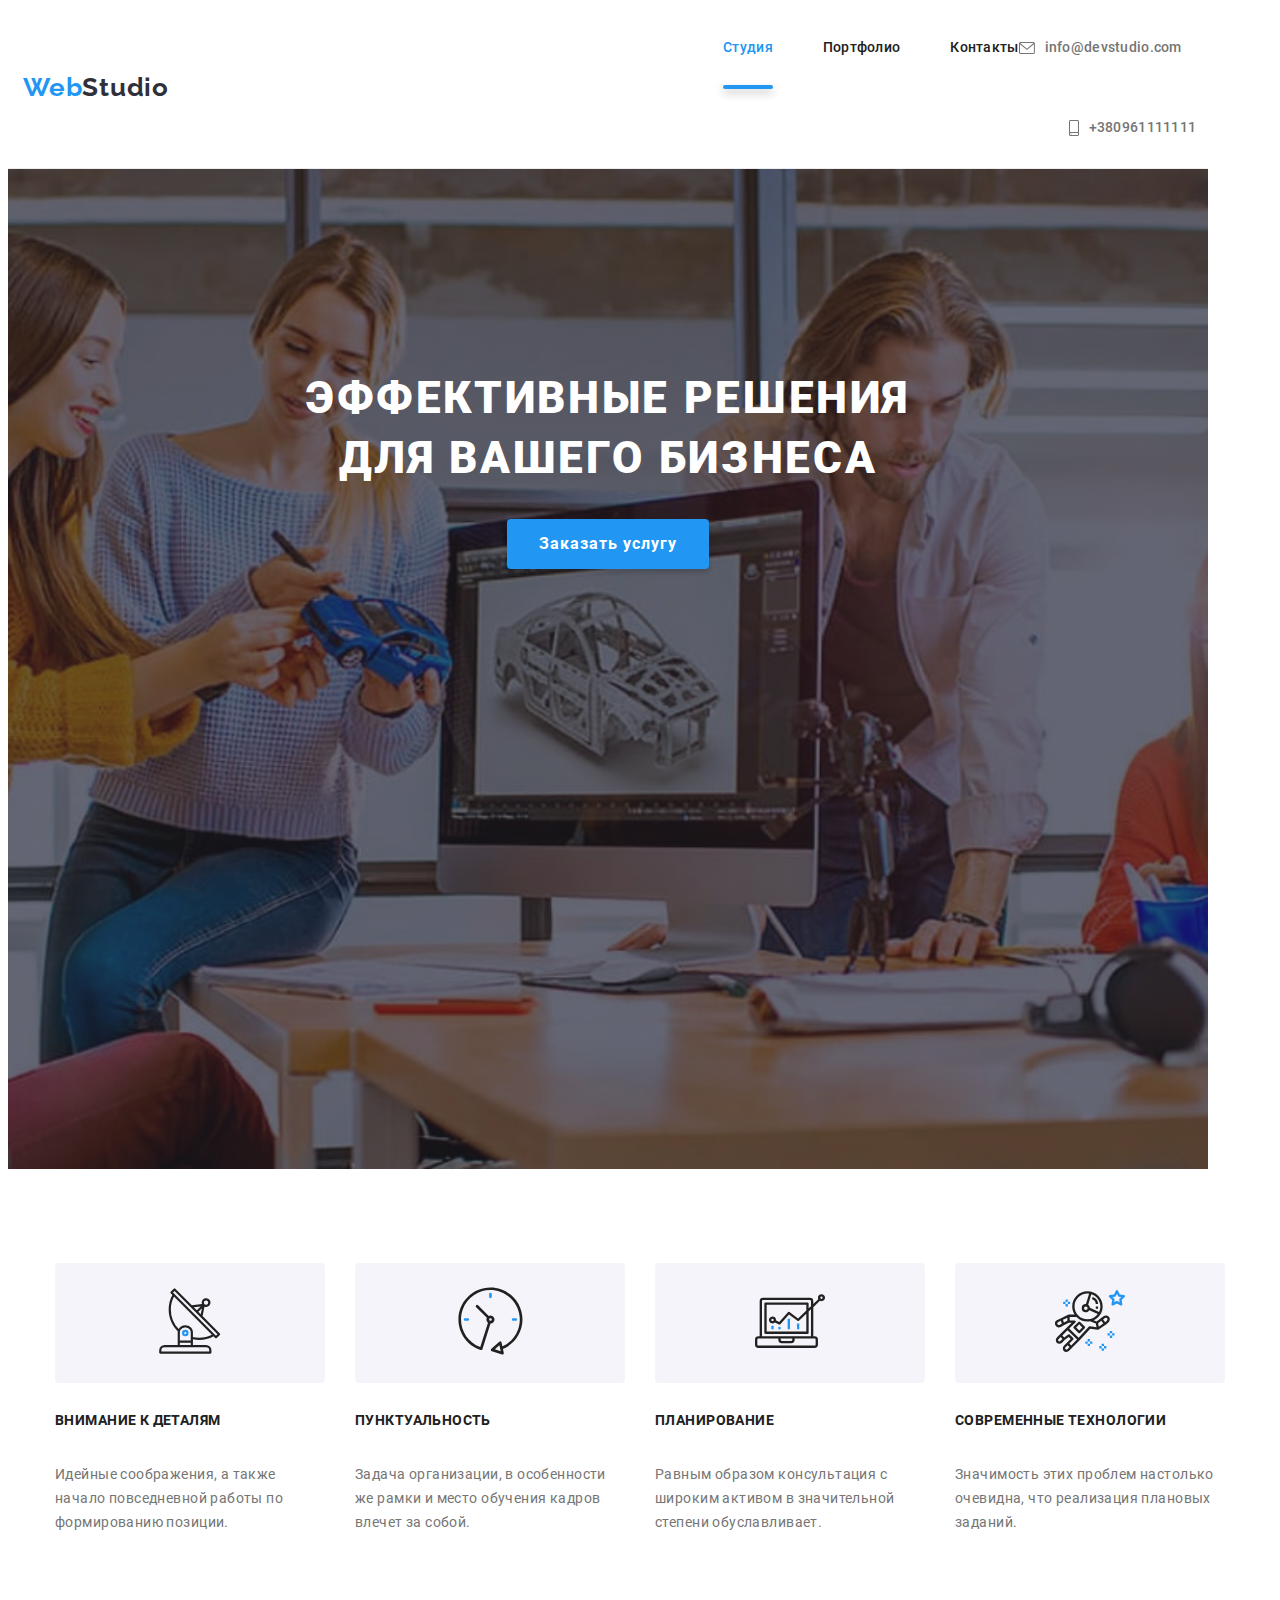
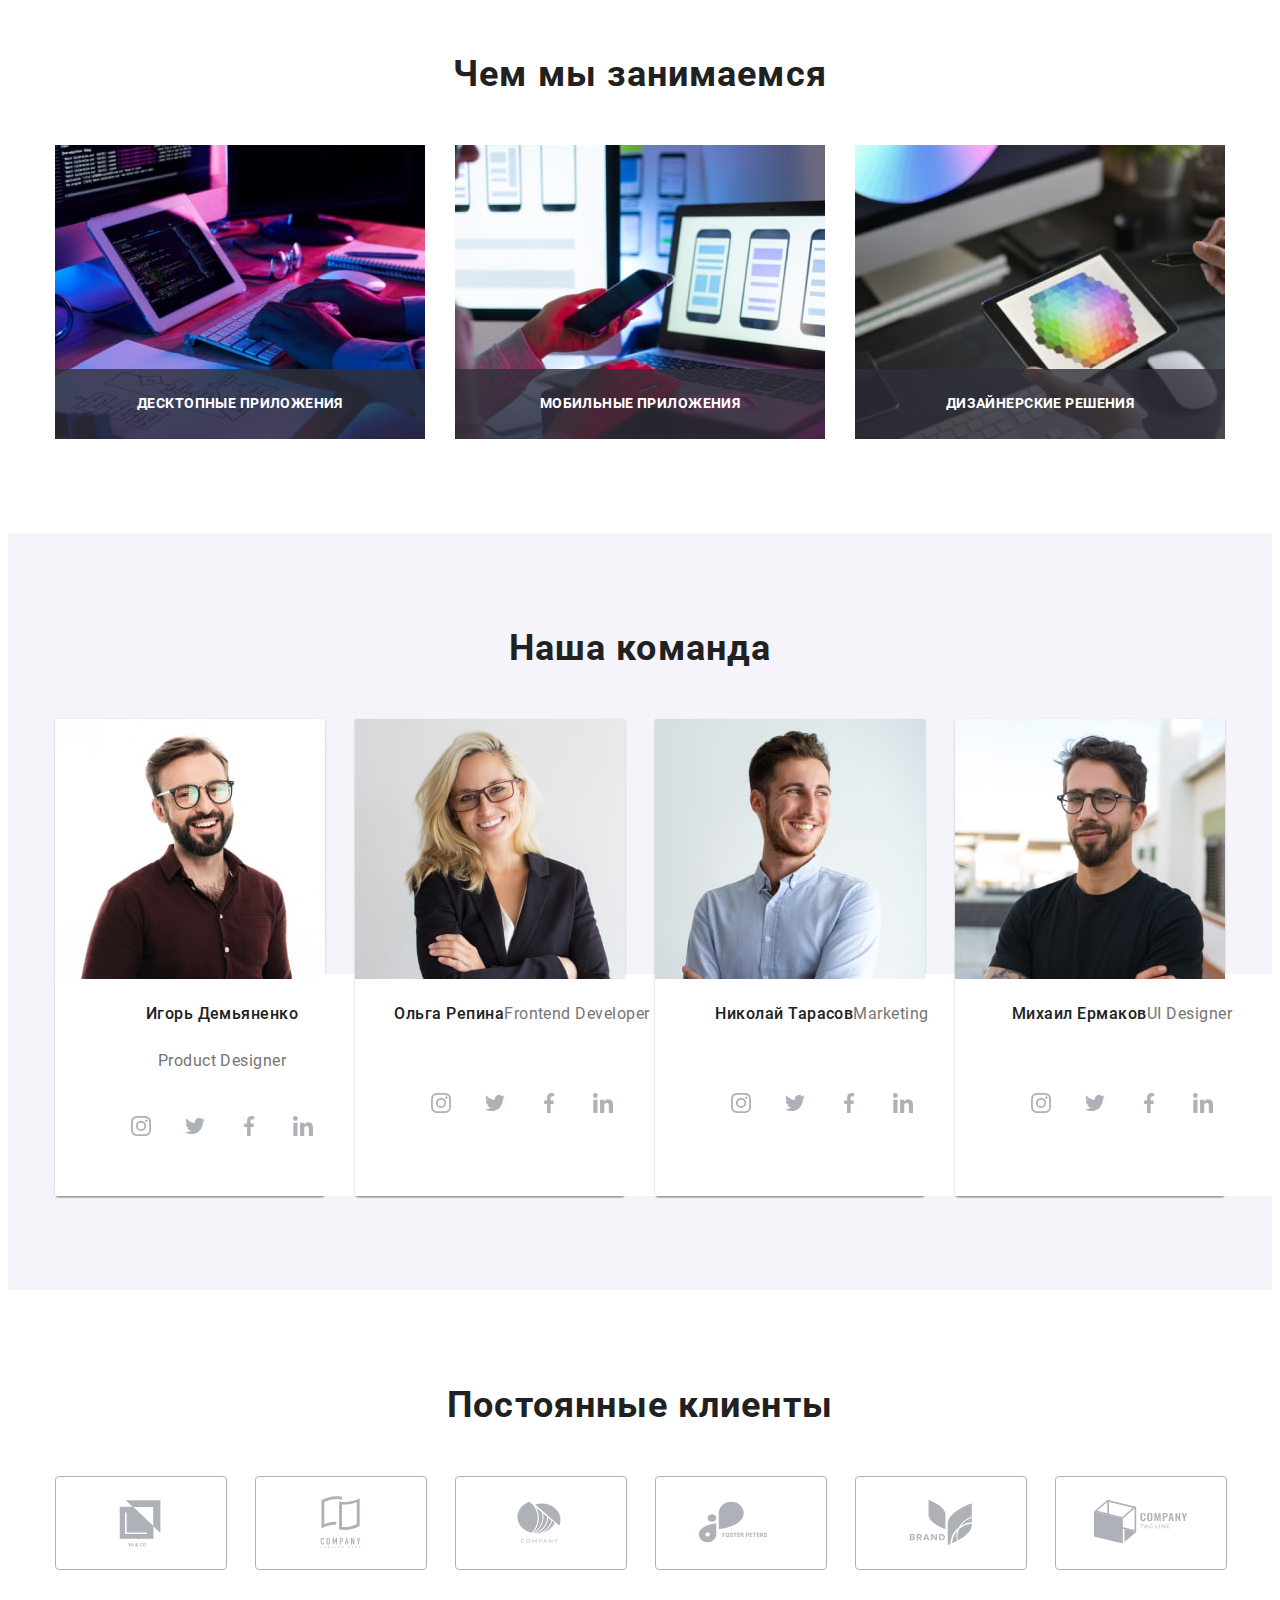
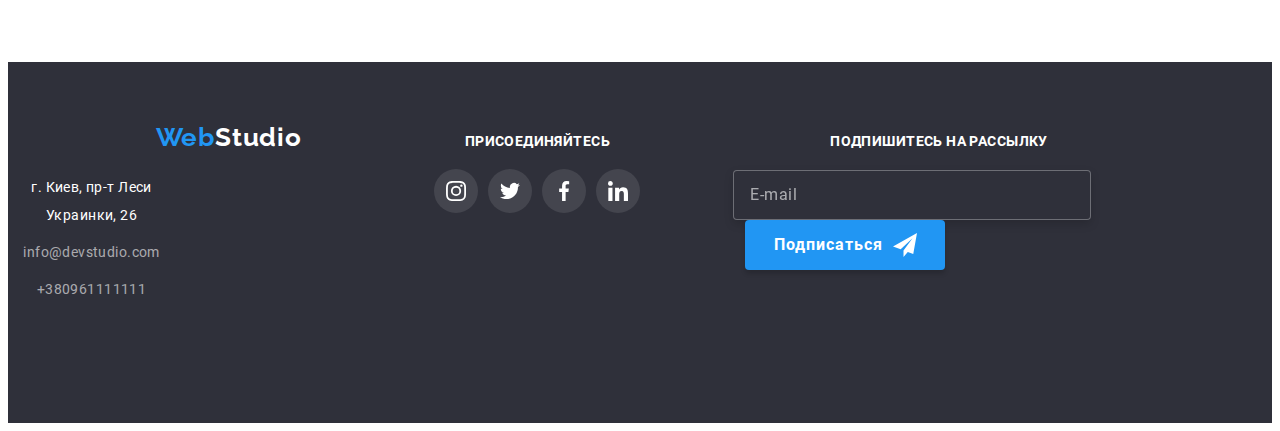
==== commit 40227a79: "update menu-modal" ====
--- a/index.html
+++ b/index.html
@@ -20,7 +20,7 @@
         <a href="" lang="en" class="nav__logo link"
           >Web<span class="nav__text" lang="en">Studio</span></a
         >
-        <button type="button" class="menu-open-button button">
+        <button type="button" class="menu-open-button button openMenuBtn">
           <svg class="menu-open-button__icon" width="24" height="16">
             <use href="./images/icons.svg#icon-menu_24px"></use>
           </svg>
@@ -67,7 +67,7 @@
       </ul>
       <div class="mob_menu is-hidden">
         <div class="container mob_container">
-          <button type="button" class="menu-close-button">
+          <button type="button" class="menu-close-button closeMenuBtn">
             <svg class="menu-close-btn__icon" width="18.67" height="18.67">
               <use href="./images/icons.svg#icon-close_24px"></use>
             </svg>
--- a/css/main.min.css
+++ b/css/main.min.css
@@ -1 +1 @@
-@font-face{font-family:"Roboto";font-style:normal;font-weight:400;src:url("../fonts/roboto-v30-cyrillic-regular.eot");src:local(""),url("../fonts/roboto-v30-cyrillic-regular.eot?#iefix") format("embedded-opentype"),url("../fonts/roboto-v30-cyrillic-regular.woff2") format("woff2"),url("../fonts/roboto-v30-cyrillic-regular.woff") format("woff"),url("../fonts/roboto-v30-cyrillic-regular.ttf") format("truetype"),url("../fonts/roboto-v30-cyrillic-regular.svg#Roboto") format("svg")}@font-face{font-family:"Roboto";font-style:normal;font-weight:500;src:url("../fonts/roboto-v30-cyrillic-500.eot");src:local(""),url("../fonts/roboto-v30-cyrillic-500.eot?#iefix") format("embedded-opentype"),url("../fonts/roboto-v30-cyrillic-500.woff2") format("woff2"),url("../fonts/roboto-v30-cyrillic-500.woff") format("woff"),url("../fonts/roboto-v30-cyrillic-500.ttf") format("truetype"),url("../fonts/roboto-v30-cyrillic-500.svg#Roboto") format("svg")}@font-face{font-family:"Roboto";font-style:normal;font-weight:700;src:url("../fonts/roboto-v30-cyrillic-700.eot");src:local(""),url("../fonts/roboto-v30-cyrillic-700.eot?#iefix") format("embedded-opentype"),url("../fonts/roboto-v30-cyrillic-700.woff2") format("woff2"),url("../fonts/roboto-v30-cyrillic-700.woff") format("woff"),url("../fonts/roboto-v30-cyrillic-700.ttf") format("truetype"),url("../fonts/roboto-v30-cyrillic-700.svg#Roboto") format("svg")}@font-face{font-family:"Roboto";font-style:normal;font-weight:900;src:url("../fonts/roboto-v30-cyrillic-900.eot");src:local(""),url("../fonts/roboto-v30-cyrillic-900.eot?#iefix") format("embedded-opentype"),url("../fonts/roboto-v30-cyrillic-900.woff2") format("woff2"),url("../fonts/roboto-v30-cyrillic-900.woff") format("woff"),url("../fonts/roboto-v30-cyrillic-900.ttf") format("truetype"),url("../fonts/roboto-v30-cyrillic-900.svg#Roboto") format("svg")}@font-face{font-family:"Raleway";font-style:normal;font-weight:700;src:url("../fonts/raleway-v27-cyrillic-700.eot");src:local(""),url("../fonts/raleway-v27-cyrillic-700.eot?#iefix") format("embedded-opentype"),url("../fonts/raleway-v27-cyrillic-700.woff2") format("woff2"),url("../fonts/raleway-v27-cyrillic-700.woff") format("woff"),url("../fonts/raleway-v27-cyrillic-700.ttf") format("truetype"),url("../fonts/raleway-v27-cyrillic-700.svg#Raleway") format("svg")}:root{--header-color: #212121;--header-text-color: #2f303a;--main-color: #2196f3;--main-bgd-color: #ffffff;--main-team-color: #f5f4fa;--contacts-color: #757575}p,h1,h2,h3,h4,h5,h6{margin:0}ul{margin:0;padding-left:0}.section{width:1600px}img{display:block;height:auto;max-width:100%}body{font-family:"Roboto",sans-serif;color:var(--header-color);background-color:var(--main-bgd-color)}.link{list-style:none;text-decoration:none}.visually-hidden{position:absolute;width:1px;height:1px;margin:-1px;border:0;padding:0;white-space:nowrap;clip-path:inset(100%);clip:rect(0 0 0 0);overflow:hidden}.container{width:1200px;margin-left:auto;margin-right:auto;padding-right:15px;padding-left:15px;outline:1px solid rgba(0,0,0,0);box-sizing:border-box}@media screen and (min-width: 480px){.container{width:480px}}@media screen and (min-width: 768px){.container{width:768px}}@media screen and (min-width: 1200px){.container{width:1200px}}.decision__btn{font-family:inherit;font-weight:700;font-size:16px;line-height:1.88;letter-spacing:.06em;text-align:center;align-items:center;color:var(--main-bgd-color);background:var(--main-color);box-shadow:0px 4px 4px rgba(0,0,0,.15);border-radius:4px;cursor:pointer;border:none;margin-top:30px;padding:10px 32px;outline:1px solid rgba(0,0,0,0);transition-property:background,box-shadow,border-radius;transition-duration:250ms;transition-timing-function:cubic-bezier(0.4, 0, 0.2, 1)}.decision__btn:hover,.decision__btn:focus{background:#188ce8;box-shadow:0px 4px 4px rgba(0,0,0,.15);border-radius:4px}.portfolio__btn{font-family:inherit;font-weight:500;font-size:16px;line-height:1.62;text-align:center;letter-spacing:.03em;color:var(--header-color);background:#f5f4fa;border-radius:4px;cursor:pointer;padding:6px 22px;border:none;margin-bottom:21px;transition-property:background,box-shadow,color;transition-duration:250ms;transition-timing-function:cubic-bezier(0.4, 0, 0.2, 1)}.portfolio__btn:hover,.portfolio__btn:focus{color:var(--main-bgd-color);background:var(--main-color);box-shadow:0px 3px 1px rgba(0,0,0,.1),0px 1px 2px rgba(0,0,0,.08),0px 2px 2px rgba(0,0,0,.12)}.list-btn{color:var(--main-bgd-color);background-color:var(--main-color)}.subscription__btn{letter-spacing:.06em;color:#fff;font-family:"Roboto",sans-serif;font-weight:700;font-size:16px;line-height:1.88;width:200px;height:50px;box-shadow:0px 4px 4px rgba(0,0,0,.15);border-radius:4px;display:flex;position:relative;cursor:pointer;background:#2196f3;border:none;margin-left:140px;align-items:center;justify-content:center;transition-property:background;transition-duration:250ms;transition-timing-function:cubic-bezier(0.4, 0, 0.2, 1)}.subscription__btn:hover,.subscription__btn:focus{background:#188ce8}@media screen and (min-width: 768px){.subscription__btn{margin:0 auto;justify-content:center}}@media screen and (min-width: 1200px){.subscription__btn{margin-left:12px}}.nav__logo{font-family:"Raleway",sans-serif;font-weight:700;font-size:26px;line-height:1.2;letter-spacing:.03em;color:var(--main-color);padding-top:24px;padding-bottom:25px;align-items:center;display:block;width:480px;transition-property:text-decoration-color,outline,border-width;transition-duration:250ms;transition-timing-function:cubic-bezier(0.4, 0, 0.2, 1)}.nav__logo:hover,.nav__logo:focus{text-decoration-color:var(--main-color);outline:1px solid #ececec;border-width:100%}@media screen and (min-width: 768px){.nav__logo{margin-right:93px}}@media screen and (min-width: 1200px){.nav__logo{width:145px;padding-right:0;margin-right:88px}}.client__logo{width:210px;height:92px}@media screen and (min-width: 480px){.client__logo{display:inline-block;margin-right:0;margin-left:0}}@media screen and (min-width: 768px){.client__logo{display:inline-block;width:226px;margin-right:0;margin-left:0}}@media screen and (min-width: 1200px){.client__logo{width:170px}}.client__logo__item{fill:currentColor}.adress__logo{font-family:"Raleway",sans-serif;font-weight:700;font-size:26px;line-height:1.19;color:var(--main-color);letter-spacing:.03em;display:block;margin-bottom:20px;width:100%;transition-property:text-decoration-color,outline;transition-duration:250ms;transition-timing-function:cubic-bezier(0.4, 0, 0.2, 1)}.adress__logo:hover,.adress__logo:focus{text-decoration-color:var(--main-color);outline:1px solid #ececec}.adress__logo__decor{color:var(--main-bgd-color)}.adress__container{display:block;flex-wrap:wrap;text-align:center;justify-content:center;width:480px}@media screen and (min-width: 768px){.adress__container{display:flex;flex-wrap:wrap;align-items:baseline;width:100%}}@media screen and (min-width: 1200px){.adress__container{display:flex;flex-wrap:wrap;align-items:baseline;justify-content:flex-start}}.page__header{display:flex;font-weight:500;font-size:14px;line-height:1.14;letter-spacing:.02em;width:1200px}@media screen and (min-width: 480px){.page__header{width:480px}}@media screen and (min-width: 768px){.page__header{width:768px}}@media screen and (min-width: 1200px){.page__header{width:1200px}}.nav__main{display:flex;align-items:center}.nav__site .contacts{display:none;align-items:center}@media screen and (min-width: 768px){.nav__site .contacts{display:flex}}.nav__link{padding-top:32px;padding-bottom:32px}.nav__list{display:none;align-items:center}@media screen and (min-width: 768px){.nav__list{display:flex}}.link.current{color:var(--main-color)}.nav__item{position:relative;z-index:1}.current::after{content:"";display:block;width:100%;height:4px;background:#2196f3;border-radius:2px;position:absolute;filter:drop-shadow(0px 4px 4px rgba(0, 0, 0, 0.25));bottom:-1px}.nav__text{font-family:"Raleway",sans-serif;font-style:normal;font-weight:700;font-size:26px;line-height:1.19;letter-spacing:.03em;color:var(--header-text-color)}.nav__link{font-weight:500;font-size:14px;line-height:1.14;letter-spacing:.02em;color:var(--header-color);transition-property:color;transition-duration:250ms;transition-timing-function:cubic-bezier(0.4, 0, 0.2, 1);display:block}.nav__link:hover,.nav__link:focus{color:var(--main-color);text-decoration-color:var(--main-color)}.nav__item+.nav__item{margin-left:50px}.contacts{display:none;margin-left:auto}@media screen and (min-width: 768px){.contacts{display:flex}}@media screen and (min-width: 768px){.contacts{display:flex;flex-wrap:wrap}}.contacts .contacts__item+.contacts__item{margin-left:50px}.contacts__link{font-weight:500;font-size:14px;line-height:1.14;letter-spacing:.02em;color:var(--contacts-color);padding-top:32px;padding-bottom:32px;display:none;align-items:center;justify-content:center;transition-property:color,text-decoration-color;transition-duration:250ms;transition-timing-function:cubic-bezier(0.4, 0, 0.2, 1)}.contacts__link:hover,.contacts__link:focus{color:var(--main-color);text-decoration-color:var(--main-color)}@media screen and (min-width: 768px){.contacts__link{display:flex}}@media screen and (min-width: 1200px){.contacts__link{display:flex;flex-wrap:wrap;align-items:center;justify-content:center;text-align:center}}.contacts__pic{fill:currentColor;margin-right:10px}.menu-open-button{display:flex;justify-content:center;align-items:center;width:40px;height:40px;border:none;background:rgba(0,0,0,0);cursor:pointer;transition-property:color,text-decoration-color;transition-duration:250ms;transition-timing-function:cubic-bezier(0.4, 0, 0.2, 1)}@media screen and (min-width: 768px){.menu-open-button{display:none}}.menu-close-button{position:absolute;top:10px;right:15px;display:flex;justify-content:center;align-items:center;height:40px;width:40px;background:rgba(0,0,0,0);border:none;cursor:pointer;transition-property:color,text-decoration-color;transition-duration:250ms;transition-timing-function:cubic-bezier(0.4, 0, 0.2, 1)}.menu-close-button{display:block;margin-left:auto}.menu-open-button:hover,.menu-close-button:hover,.menu-open-button:focus,.menu-close-button:focus{color:var(--main-color);text-decoration-color:var(--main-color)}.menu-close-btn__icon,.menu-open-btn__icon{fill:var(--main-color);transition-property:color,text-decoration-color;transition-duration:250ms;transition-timing-function:cubic-bezier(0.4, 0, 0.2, 1)}.button{padding:0;cursor:pointer}.mob_menu{position:fixed;background:#fff;box-shadow:0px 4px 8px rgba(0,0,0,.04),0px 2px 4px rgba(0,0,0,.08),0px 1px 3px rgba(0,0,0,.16);top:0;left:0;width:480px;height:100vh;z-index:2;padding-top:48px;padding-bottom:48px;padding-left:40px;transition:opacity 250ms cubic-bezier(0.4, 0, 0.2, 1),visibility 250ms cubic-bezier(0.4, 0, 0.2, 1)}@media screen and (min-width: 768px){.mob_menu{display:none}}.link.mob-current{color:#2196f3}.mob_menu_nav__item:not(:last-child){margin-bottom:32px}.mob_menu_nav__item:last-child{margin-bottom:302px}.mob_menu_nav__link{font-weight:500;font-size:40px;line-height:1.18;letter-spacing:.02em;color:#212121}.mob_menu_contacts__tel{font-weight:500;font-size:34px;line-height:1.18;letter-spacing:.02em;color:#2196f3}.mob_menu_contacts__mail{font-weight:500;font-size:24px;line-height:1.17;letter-spacing:.02em;color:#757575}.mob_menu_contacts__item:first-child{display:block;margin-bottom:32px}.mob_menu_contacts__item:last-child{display:block;margin-bottom:64px}.header-soc-sites{display:inline-flex;width:480px}.header-soc-sites__list{display:flex;flex-wrap:wrap;margin-top:64px}@media screen and (min-width: 768px){.header-soc-sites__list{display:none}}.header-soc-sites__item{display:flex;margin-left:10px}.header-soc-sites__item:first-child{margin-left:0}.header-soc-sites__link{display:flex;font-weight:500;font-size:18px;line-height:1.22;letter-spacing:.02em;color:#2196f3}.header-soc-sites__link:first-child{margin-left:0}.header-soc-sites__border{width:1px;height:22px;margin-right:10px;background-color:rgba(33,33,33,.2)}.mob-container{position:absolute;transition:transform 250ms cubic-bezier(0.4, 0, 0.2, 1)}.decision__title{font-weight:900;font-size:26px;line-height:1.62;letter-spacing:.06em;text-transform:uppercase;color:var(--main-bgd-color);max-width:480px;outline:1px solid rgba(0,0,0,0)}@media screen and (min-width: 768px){.decision__title{max-width:360px;text-align:center;margin:0 auto}}@media screen and (min-width: 1200px){.decision__title{font-size:44px;line-height:1.36;text-align:center;max-width:696px;margin:0 auto}}.decision{height:400px;padding:118px 0;text-align:center;background-repeat:no-repeat;background-position:50% 50%;background-size:cover;width:480px;background-image:linear-gradient(to right, rgba(47, 48, 58, 0.4), rgba(47, 48, 58, 0.4)),url(../images/hero_mob_1x-min.jpg);margin:0;background-color:#c4c4c4}@media(min-device-pixel-ratio: 2),(-webkit-min-device-pixel-ratio: 2),(min-resolution: 192dpi),(min-resolution: 2dppx){.decision{background-image:linear-gradient(to right, rgba(47, 48, 58, 0.4), rgba(47, 48, 58, 0.4)),url(../images/hero_mob_2x-min.jpg)}}@media screen and (min-width: 768px){.decision{width:768px;background-image:linear-gradient(to right, rgba(47, 48, 58, 0.4), rgba(47, 48, 58, 0.4)),url(../images/hero_tab_1x-min.jpg)}}@media screen and (min-width: 768px)and (min-device-pixel-ratio: 2),screen and (min-width: 768px)and (-webkit-min-device-pixel-ratio: 2),screen and (min-width: 768px)and (min-resolution: 192dpi),screen and (min-width: 768px)and (min-resolution: 2dppx){.decision{background-image:linear-gradient(to right, rgba(47, 48, 58, 0.4), rgba(47, 48, 58, 0.4)),url(../images/hero_tab_2x-min.jpg)}}@media screen and (min-width: 1200px){.decision{padding:200px 0;width:1200px;height:600px;max-width:1600px;background-image:linear-gradient(to right, rgba(47, 48, 58, 0.4), rgba(47, 48, 58, 0.4)),url(../images/hero_desk_1x-min.jpg)}}@media screen and (min-width: 1200px)and (min-device-pixel-ratio: 2),screen and (min-width: 1200px)and (-webkit-min-device-pixel-ratio: 2),screen and (min-width: 1200px)and (min-resolution: 192dpi),screen and (min-width: 1200px)and (min-resolution: 2dppx){.decision{background-image:linear-gradient(to right, rgba(47, 48, 58, 0.4), rgba(47, 48, 58, 0.4)),url(../images/hero_desk_2x-min.jpg)}}.benefits{width:100%}.benefits__list{display:flex;flex-wrap:wrap;gap:30px}@media screen and (min-width: 480px){.benefits__list{padding-top:60px;padding-bottom:60px}}@media screen and (min-width: 768px){.benefits__list{padding-top:60px;padding-bottom:60px}}@media screen and (min-width: 1200px){.benefits__list{padding-top:94px;padding-bottom:94px}}.benefits__text{font-size:14px;line-height:1.71;color:var(--contacts-color);letter-spacing:.03em;outline:1px solid rgba(0,0,0,0);display:block}@media screen and (min-width: 480px){.benefits__text{width:450px;height:50px;align-content:center}}@media screen and (min-width: 768px){.benefits__text{width:100%;height:75px}}@media screen and (min-width: 1200px){.benefits__text{flex-basis:calc(25% - 30px);width:270px;height:120px}}.benefits__title{font-weight:700;font-size:14px;line-height:1.14;text-transform:uppercase;letter-spacing:.03em;outline:1px solid rgba(0,0,0,0);margin-bottom:10px;text-align:center;justify-content:center;display:flex}@media screen and (min-width: 768px){.benefits__title{width:100%;height:16px;margin-bottom:10px;justify-content:start}}@media screen and (min-width: 1200px){.benefits__title{display:flex;text-align:center}}@media screen and (min-width: 768px){.benefits__item{width:354px}}@media screen and (min-width: 1200px){.benefits__item{width:270px}}.benefits__wrapper{margin-bottom:30px;display:flex;background:var(--main-team-color);border-radius:4px;align-items:center;justify-content:center}@media screen and (min-width: 480px){.benefits__wrapper{width:450px;height:120px}}@media screen and (min-width: 768px){.benefits__wrapper{width:354px;height:120px}}@media screen and (min-width: 1200px){.benefits__wrapper{width:270px;height:120px}}.works{display:none;font-weight:700;font-size:36px;line-height:1.17;text-align:center;letter-spacing:.03em;width:100%;padding-bottom:94px}@media screen and (min-width: 1200px){.works{display:flex}}.works__title{font-weight:700;font-size:36px;line-height:1.17;text-align:center;letter-spacing:.03em;color:var(--header-color);outline:1px solid rgba(0,0,0,0);transition-property:text-decoration-color,text-decoration-line;transition-duration:250ms;transition-timing-function:cubic-bezier(0.4, 0, 0.2, 1)}.works__title:hover,.works__title:focus{text-decoration-line:underline;text-decoration-color:var(--main-color)}.works__list{display:flex;margin-top:50px}img{display:block;max-width:100%;height:auto}.works__item{margin-right:30px;outline:1px solid rgba(0,0,0,0);width:370px}.works__item:last-child{margin-right:0}.works__wrapper{position:relative}.works__text__describe{font-family:"Roboto",sans-serif;font-weight:700;font-size:14px;line-height:1.14;letter-spacing:.03em;align-items:center;text-transform:uppercase;color:#fff;display:flex;height:70px;width:100%;align-items:center;justify-content:center}.works__wrapper__picture{background:rgba(47,48,58,.8);width:100%;height:70px}.works__wrapper__picture{position:absolute;bottom:0;left:0}.team{font-weight:700;font-size:36px;line-height:1.17;text-align:center;background:var(--main-team-color);border-radius:0px;letter-spacing:.03em;width:100%;padding-top:60px;padding-bottom:60px}@media screen and (min-width: 768px){.team{display:flex}}@media screen and (min-width: 1200px){.team{padding-top:94px;padding-bottom:94px}}.team__title{font-weight:700;font-size:28px;line-height:1.18;text-align:center;background:var(--main-team-color);border-radius:0px;letter-spacing:.03em;display:block;outline:1px solid rgba(0,0,0,0);display:block;margin-bottom:30px;transition-property:text-decoration-color,text-decoration-line;transition-duration:250ms;transition-timing-function:cubic-bezier(0.4, 0, 0.2, 1)}.team__title:hover,.team__title:focus{text-decoration-line:underline;text-decoration-color:var(--main-color)}@media screen and (min-width: 768px){.team__title{margin-bottom:30px}}@media screen and (min-width: 1200px){.team__title{margin-bottom:50px;font-size:36px;line-height:1.17}}.team__list{display:block}@media screen and (min-width: 768px){.team__list{display:flex;flex-wrap:wrap;gap:30px}}.team__photo{display:block;box-shadow:0px 1px 3px rgba(0,0,0,.12),0px 1px 1px rgba(0,0,0,.14),0px 2px 1px rgba(0,0,0,.2);border-radius:0px 0px 4px 4px;margin-bottom:30px;width:450px}@media screen and (min-width: 768px){.team__photo{width:354px;margin-bottom:0}}@media screen and (min-width: 1200px){.team__photo{width:270px;margin-bottom:0}}.last__photo{margin-bottom:0}.team__wrapper{display:flex;flex-wrap:wrap;background-color:var(--main-bgd-color);margin-top:-5px;padding:30px 122px;text-align:center;justify-content:center;width:450px;height:162px}@media screen and (min-width: 768px){.team__wrapper{width:354px;padding:30px 74px}}@media screen and (min-width: 1200px){.team__wrapper{width:270px;padding:30px 32px}}.team__title__participant{font-weight:500;font-size:16px;line-height:1.19;text-align:center;letter-spacing:.03em;color:var(--header-color);height:auto;display:block;margin-bottom:10px;transition-property:text-decoration-color,text-decoration-line;transition-duration:250ms;transition-timing-function:cubic-bezier(0.4, 0, 0.2, 1)}.team__title__participant:hover,.team__title__participant:focus{text-decoration-line:underline;text-decoration-color:var(--main-color)}.team__text{font-weight:400;font-size:16px;line-height:1.19;text-align:center;letter-spacing:.03em;color:var(--contacts-color);display:block;margin-bottom:16px;transition-property:text-decoration-color,text-decoration-line;transition-duration:250ms;transition-timing-function:cubic-bezier(0.4, 0, 0.2, 1)}.team__text:hover,.team__text:focus{text-decoration-line:underline;text-decoration-color:var(--main-color)}.social-sites{display:flex;justify-content:center}.social-sites__item{width:44px;height:44px;margin-left:10px}.social-sites__item:first-child{margin-left:0}.social-sites__link{display:block;width:100%;height:100%;border-radius:50%;background-color:var(--main-bgd-color);color:#afb1b8;display:flex;align-items:center;justify-content:center;transition-property:background-color,color;transition-duration:250ms;transition-timing-function:cubic-bezier(0.4, 0, 0.2, 1)}.social-sites__link:hover,.social-sites__link:focus{background-color:var(--main-color);color:#fff}.social-sites__link .social-sites__icon{fill:currentColor}.client{width:100%}@media screen and (min-width: 480px){.client{margin-right:0;margin-left:0;padding-top:60px;padding-bottom:60px}}@media screen and (min-width: 768px){.client{margin-right:0;margin-left:0;padding-top:60px;padding-bottom:60px}}@media screen and (min-width: 1200px){.client{padding-top:94px;padding-bottom:94px}}.client__title{font-weight:700;text-align:center;letter-spacing:.03em;color:var(--header-color);font-size:36px;line-height:1.17}@media screen and (min-width: 480px){.client__title{font-size:28px;line-height:1.18;margin-bottom:30px}}@media screen and (min-width: 768px){.client__title{font-size:28px;line-height:1.18;margin-bottom:30px}}@media screen and (min-width: 1200px){.client__title{margin-bottom:50px;font-size:36px;line-height:1.17}}.client__list{display:flex;gap:30px}@media screen and (min-width: 480px){.client__list{flex-wrap:wrap;justify-content:space-around}}@media screen and (min-width: 768px){.client__list{flex-wrap:wrap;justify-content:space-between}}@media screen and (min-width: 1200px){.client__list{margin-top:50px;align-items:center;justify-content:center}}.client__link{border:1px solid #afb1b8;border-radius:4px;display:flex;align-items:center;justify-content:center;color:#afb1b8;outline:rgba(0,0,0,0);transition-property:border-color,color;transition-duration:250ms;transition-timing-function:cubic-bezier(0.4, 0, 0.2, 1)}.client__link:hover,.client__link:focus{border-color:#2196f3;color:#2196f3}@media screen and (min-width: 480px){.client__link{width:210px;height:92px}}@media screen and (min-width: 768px){.client__link{width:226px;height:92px}}@media screen and (min-width: 1200px){.client__link{width:170px;height:92px}}.adress{font-family:"Roboto",sans-serif;font-style:normal;font-size:14px;line-height:1.71;letter-spacing:.03em;background:var(--header-text-color);padding-top:60px;padding-bottom:60px;outline:1px solid rgba(0,0,0,0);width:480px}@media screen and (min-width: 768px){.adress{width:768px}}@media screen and (min-width: 1200px){.adress{width:1200px}}.all-footer{display:block;width:480px;margin-bottom:60px}.join__footer{width:100%}@media screen and (min-width: 768px){.join__footer{width:50%;margin-left:auto}}@media screen and (min-width: 1200px){.join__footer{margin-left:70px}}@media screen and (min-width: 768px){.adress__wrapper{width:50%}}.adress__item{margin-bottom:8px}@media screen and (min-width: 1200px){.adress__item{margin-bottom:9px}}.adress__item:last-child{margin-bottom:60px}.adress__link{font-size:14px;line-height:2;color:var(--main-bgd-color);letter-spacing:.03em;display:block;transition-property:color,text-decoration-line;transition-duration:250ms;transition-timing-function:cubic-bezier(0.4, 0, 0.2, 1)}.adress__link:hover,.adress__link:focus{text-decoration-line:underline;text-decoration-color:var(--main-color);color:var(--main-color)}.adress__link__mail{font-size:14px;line-height:2;color:rgba(255,255,255,.6);letter-spacing:.03em;display:block;transition-property:color,text-decoration-line;transition-duration:250ms;transition-timing-function:cubic-bezier(0.4, 0, 0.2, 1);transition-property:color,text-decoration-line;transition-duration:250ms;transition-timing-function:cubic-bezier(0.4, 0, 0.2, 1)}.adress__link__mail:hover,.adress__link__mail:focus{text-decoration-line:underline;text-decoration-color:var(--main-color);color:var(--main-color)}.adress__link__phone{font-size:14px;line-height:2;color:rgba(255,255,255,.6);letter-spacing:.03em;transition-property:color,text-decoration-line;transition-duration:250ms;transition-timing-function:cubic-bezier(0.4, 0, 0.2, 1)}.adress__link__phone:hover,.adress__link__phone:focus{text-decoration-line:underline;text-decoration-color:var(--main-color);color:var(--main-color)}.adress__list .adress__item{font-style:normal}.adress__list{display:block}.join__list{display:flex;flex-wrap:wrap;align-items:center;justify-content:center}.join__text{margin-bottom:20px;font-family:"Roboto",sans-serif;font-style:normal;font-weight:700;font-size:14px;line-height:16px;letter-spacing:.03em;text-transform:uppercase;color:#fff;display:block;margin-bottom:20px}.join__item{width:44px;height:44px;background:rgba(255,255,255,.1);border-radius:50%;margin-left:10px;display:flex;flex-wrap:wrap;align-items:center;justify-content:center}.join__item:first-child{margin-left:0}.join__link{display:block;justify-content:center;align-items:center;border-radius:50%;transition-property:background-color;transition-duration:250ms;transition-timing-function:cubic-bezier(0.4, 0, 0.2, 1)}.join__link:hover,.join__link:focus{background-color:var(--main-color)}@media screen and (min-width: 1200px){.join__link{display:flex}}.join__svg{display:block;fill:#fff}.subscription{display:block}@media screen and (min-width: 768px){.subscription{width:100%}}@media screen and (min-width: 1200px){.subscription{margin-left:auto}}.subscription__text{font-family:"Roboto",sans-serif;font-weight:700;font-size:14px;line-height:1.14;letter-spacing:.03em;text-transform:uppercase;color:#fff;display:block;margin-bottom:20px}.subscription__email{width:358px;height:50px;box-sizing:border-box;border:1px solid rgba(255,255,255,.3);filter:drop-shadow(0px 4px 4px rgba(0, 0, 0, 0.15));border-radius:4px;outline:none;cursor:pointer;padding-top:15px;padding-bottom:15px;padding-left:16px;color:var(--main-bgd-color);background:#2f303a;margin-bottom:20px;transition-property:border-color;transition-duration:250ms;transition-timing-function:cubic-bezier(0.4, 0, 0.2, 1)}.subscription__email:hover,.subscription__email:focus{border-color:#2196f3}.subscription__email::placeholder{font-family:"Roboto";font-size:16px;line-height:1.25;display:flex;align-items:center;letter-spacing:.03em;color:rgba(255,255,255,.6);background:#2f303a;width:100%;height:100%}@media screen and (min-width: 1200px){.subscription__email{margin-bottom:0;display:flex}}.subscription__pic{fill:#fff;width:24px;height:24px;display:flex;margin-left:10px}.subscription__pic::after{content:"";display:flex;position:absolute}.subscription__form{display:block;flex-wrap:wrap;text-align:center;align-items:center;justify-content:center}@media screen and (min-width: 1200px){.subscription__form{display:flex;justify-content:space-between}}.adress~.container{padding-left:0;padding-right:0}.page__header{border-bottom:1px solid #ececec}.portfolio__page{padding-top:60px;padding-bottom:60px}@media screen and (min-width: 1200px){.portfolio__page{padding-top:94px;padding-bottom:94px}}.portfolio__list{margin-bottom:50px;display:flex;flex-wrap:wrap;margin-right:8px}@media screen and (min-width: 768px){.portfolio__list{display:flex;flex-wrap:nowrap;justify-content:center}}.portfolio__item{margin-right:8px}.portfolio__item:last-child{margin-right:0}.examples{display:flex;flex-wrap:wrap;margin:-15px}.examples__item{margin:15px;width:450px;font-family:"Roboto",sans-serif}@media screen and (min-width: 768px){.examples__item{width:calc(50% - 30px)}}@media screen and (min-width: 1200px){.examples__item{width:calc(33.3333333333% - 30px)}}.examples__link{display:block;text-decoration:none;transition-property:background,border,box-shadow;transition-duration:250ms;transition-timing-function:cubic-bezier(0.4, 0, 0.2, 1)}.examples__link:hover,.examples__link:focus{background:#fff;border:1px solid #eee;box-shadow:0px 1px 1px rgba(0,0,0,.12),0px 4px 4px rgba(0,0,0,.06),1px 4px 6px rgba(0,0,0,.16)}@media screen and (min-width: 768px){.examples__link{display:flex;flex-direction:column}}.examples__text{position:absolute;top:0;font-family:"Roboto",sans-serif;font-size:18px;line-height:1.56;letter-spacing:.03em;color:#fff;background:rgba(33,150,243,.9);padding:77px 24px;height:100%;transform:translateY(101%);transition:transform 250ms cubic-bezier(0.4, 0, 0.2, 1);letter-spacing:.03em}@media screen and (min-width: 1200px){.examples__text{padding:63px 24px}}.examples__pictures{position:relative;overflow:hidden}.examples__link:hover .examples__text,.examples__link:focus .examples__text{transform:translateY(0)}.examples__img{width:450px;height:294px}@media screen and (min-width: 1200px){.examples__img{width:370px;height:294px}}.examples__title{font-family:"Roboto",sans-serif;font-weight:700;font-size:18px;line-height:2;letter-spacing:.06em;color:var(--header-color);margin-bottom:4px;transition-property:color;transition-duration:250ms;transition-timing-function:cubic-bezier(0.4, 0, 0.2, 1)}.examples__title:hover,.examples__title:focus{color:var(--main-color)}.examples__wrapper{padding:20px 24px;background-color:var(--main-bgd-color);border:1px solid #eee;border-top:0}@media screen and (min-width: 768px){.examples__wrapper{flex-grow:1}}.examles__text__describe{font-size:16px;line-height:1.88;color:var(--contacts-color);font-family:"Roboto",sans-serif;font-style:normal;letter-spacing:.03em;color:#757575;transition-property:color;transition-duration:250ms;transition-timing-function:cubic-bezier(0.4, 0, 0.2, 1)}.examles__text__describe:hover,.examles__text__describe:focus{color:var(--main-color)}.backdrop{position:fixed;top:0;left:0;width:100vw;height:100vh;transition:opacity 250ms cubic-bezier(0.4, 0, 0.2, 1),visibility 250ms cubic-bezier(0.4, 0, 0.2, 1);background:rgba(0,0,0,.2)}.modal{width:450px;min-height:609px;background:#fff;box-shadow:0px 1px 3px rgba(0,0,0,.12),0px 1px 1px rgba(0,0,0,.14),0px 2px 1px rgba(0,0,0,.2);border-radius:4px;top:50%;left:50%;transform:translate(-50%, -50%) scale(1) rotate(0);position:absolute;transition:transform 250ms cubic-bezier(0.4, 0, 0.2, 1);padding:40px}@media screen and (min-width: 1200px){.modal{width:528px;min-height:581px}}.is-hidden{opacity:0;visibility:hidden;pointer-events:none}.backdrop.is-hidden .modal{transform:translate(-50%, -50%) scale(0) rotate(-360deg)}.join-svg-cross{color:#000}.modal-field-head{font-family:"Roboto",sans-serif;font-weight:700;font-size:20px;line-height:1.15;text-align:center;letter-spacing:.03em;color:#212121;display:block;margin-bottom:12px}.modal-field{display:block;width:100%;font-family:"Roboto",sans-serif;font-size:12px;line-height:1.17;letter-spacing:.01em;color:#757575}.modal-input{width:100%;border:1px solid rgba(33,33,33,.2);border-radius:4px;height:40px;background-color:rgba(0,0,0,0);padding-left:42px;outline-color:rgba(0,0,0,0);transition-property:border-color;transition-duration:250ms;transition-timing-function:cubic-bezier(0.4, 0, 0.2, 1)}.modal-input:hover,.modal-input:focus{border-color:#2196f3}.icon-check{width:16px;height:15px;margin-top:25px;transition-property:border-color;transition-duration:250ms;transition-timing-function:cubic-bezier(0.4, 0, 0.2, 1)}.icon-check:hover,.icon-check:focus{border-color:#2196f3}.modal-text{width:370px;height:120px;border:1px solid rgba(33,33,33,.2);border-radius:4px;resize:none;display:block;margin-bottom:20px;padding:12px 16px;outline-color:rgba(0,0,0,0);transition-property:border-color;transition-duration:250ms;transition-timing-function:cubic-bezier(0.4, 0, 0.2, 1)}.modal-text:hover,.modal-text:focus{border-color:#2196f3}.modal-text::placeholder{font-family:"Roboto",sans-serif;font-size:14px;line-height:1.14;letter-spacing:.01em;color:rgba(117,117,117,.5)}@media screen and (min-width: 1200px){.modal-text{width:448px}}.modal-placeholder::placeholder{font-family:"Roboto",sans-serif;font-size:14px;line-height:1.14;letter-spacing:.01em;color:rgba(117,117,117,.5)}.modal-input:hover~.user-icon-modal,.modal-input:focus~.user-icon-modal{fill:#2196f3}.checkbox{display:block;align-items:center;margin-bottom:30px}.modal-input-wrapper{position:relative;margin-bottom:10px}.user-icon-modal{position:absolute;display:inline-block;fill:var(--header-color);top:11px;left:12px;transition-property:fill;transition-duration:250ms;transition-timing-function:cubic-bezier(0.4, 0, 0.2, 1)}.user-icon-modal:hover,.user-icon-modal:focus{fill:var(--main-color)}.agreement-act{color:#2196f3}.privacy{font-family:"Roboto",sans-serif;font-size:12px;line-height:1.17;letter-spacing:.03em;color:#757575}@media screen and (min-width: 1200px){.privacy{font-size:14px;line-height:1.71}}.privacy span{border:1px solid rgba(34,34,34,.2);left:0}@media screen and (min-width: 1200px){.privacy span{margin-right:5px}}.check-icon{fill:rgba(0,0,0,0);padding-top:4px;cursor:pointer}.checkbox-square:checked+.privacy span{background-color:#2196f3;border:none}.checkbox-square:checked+.privacy .check-icon{fill:#fff}.checkbox-square:focus+.privacy span{border-color:#2196f3}.modal-close-btn{width:30px;height:30px;border:1px solid rgba(0,0,0,.1);border-radius:50%;display:flex;justify-content:center;align-items:center;position:absolute;cursor:pointer;right:8px;top:8px;background-color:rgba(0,0,0,0);transition-property:fill,border-color;transition-duration:250ms;transition-timing-function:cubic-bezier(0.4, 0, 0.2, 1)}.modal-close-btn:hover,.modal-close-btn:focus{fill:#2196f3;border-color:#2196f3}.modal-btn-submit{width:200px;height:50px;font-family:"Roboto",sans-serif;font-weight:700;font-size:16px;line-height:1.88;display:flex;align-items:center;justify-content:center;letter-spacing:.06em;padding:10px 56px 10px 55px;cursor:pointer;color:#fff;background:#2196f3;box-shadow:0px 4px 4px rgba(0,0,0,.15);border-radius:4px;border-color:rgba(0,0,0,0);margin-left:124px;transition-property:background,box-shadow;transition-duration:250ms;transition-timing-function:cubic-bezier(0.4, 0, 0.2, 1)}.modal-btn-submit:hover,.modal-btn-submit:focus{background:#188ce8;box-shadow:0px 4px 4px rgba(0,0,0,.15)}/*# sourceMappingURL=main.min.css.map */+@font-face{font-family:"Roboto";font-style:normal;font-weight:400;src:url("../fonts/roboto-v30-cyrillic-regular.eot");src:local(""),url("../fonts/roboto-v30-cyrillic-regular.eot?#iefix") format("embedded-opentype"),url("../fonts/roboto-v30-cyrillic-regular.woff2") format("woff2"),url("../fonts/roboto-v30-cyrillic-regular.woff") format("woff"),url("../fonts/roboto-v30-cyrillic-regular.ttf") format("truetype"),url("../fonts/roboto-v30-cyrillic-regular.svg#Roboto") format("svg")}@font-face{font-family:"Roboto";font-style:normal;font-weight:500;src:url("../fonts/roboto-v30-cyrillic-500.eot");src:local(""),url("../fonts/roboto-v30-cyrillic-500.eot?#iefix") format("embedded-opentype"),url("../fonts/roboto-v30-cyrillic-500.woff2") format("woff2"),url("../fonts/roboto-v30-cyrillic-500.woff") format("woff"),url("../fonts/roboto-v30-cyrillic-500.ttf") format("truetype"),url("../fonts/roboto-v30-cyrillic-500.svg#Roboto") format("svg")}@font-face{font-family:"Roboto";font-style:normal;font-weight:700;src:url("../fonts/roboto-v30-cyrillic-700.eot");src:local(""),url("../fonts/roboto-v30-cyrillic-700.eot?#iefix") format("embedded-opentype"),url("../fonts/roboto-v30-cyrillic-700.woff2") format("woff2"),url("../fonts/roboto-v30-cyrillic-700.woff") format("woff"),url("../fonts/roboto-v30-cyrillic-700.ttf") format("truetype"),url("../fonts/roboto-v30-cyrillic-700.svg#Roboto") format("svg")}@font-face{font-family:"Roboto";font-style:normal;font-weight:900;src:url("../fonts/roboto-v30-cyrillic-900.eot");src:local(""),url("../fonts/roboto-v30-cyrillic-900.eot?#iefix") format("embedded-opentype"),url("../fonts/roboto-v30-cyrillic-900.woff2") format("woff2"),url("../fonts/roboto-v30-cyrillic-900.woff") format("woff"),url("../fonts/roboto-v30-cyrillic-900.ttf") format("truetype"),url("../fonts/roboto-v30-cyrillic-900.svg#Roboto") format("svg")}@font-face{font-family:"Raleway";font-style:normal;font-weight:700;src:url("../fonts/raleway-v27-cyrillic-700.eot");src:local(""),url("../fonts/raleway-v27-cyrillic-700.eot?#iefix") format("embedded-opentype"),url("../fonts/raleway-v27-cyrillic-700.woff2") format("woff2"),url("../fonts/raleway-v27-cyrillic-700.woff") format("woff"),url("../fonts/raleway-v27-cyrillic-700.ttf") format("truetype"),url("../fonts/raleway-v27-cyrillic-700.svg#Raleway") format("svg")}:root{--header-color: #212121;--header-text-color: #2f303a;--main-color: #2196f3;--main-bgd-color: #ffffff;--main-team-color: #f5f4fa;--contacts-color: #757575}p,h1,h2,h3,h4,h5,h6{margin:0}ul{margin:0;padding-left:0}.section{width:1600px}img{display:block;height:auto;max-width:100%}body{font-family:"Roboto",sans-serif;color:var(--header-color);background-color:var(--main-bgd-color)}.link{list-style:none;text-decoration:none}.visually-hidden{position:absolute;width:1px;height:1px;margin:-1px;border:0;padding:0;white-space:nowrap;clip-path:inset(100%);clip:rect(0 0 0 0);overflow:hidden}.container{width:1200px;margin-left:auto;margin-right:auto;padding-right:15px;padding-left:15px;outline:1px solid rgba(0,0,0,0);box-sizing:border-box}@media screen and (min-width: 480px){.container{width:480px}}@media screen and (min-width: 768px){.container{width:768px}}@media screen and (min-width: 1200px){.container{width:1200px}}.decision__btn{font-family:inherit;font-weight:700;font-size:16px;line-height:1.88;letter-spacing:.06em;text-align:center;align-items:center;color:var(--main-bgd-color);background:var(--main-color);box-shadow:0px 4px 4px rgba(0,0,0,.15);border-radius:4px;cursor:pointer;border:none;margin-top:30px;padding:10px 32px;outline:1px solid rgba(0,0,0,0);transition-property:background,box-shadow,border-radius;transition-duration:250ms;transition-timing-function:cubic-bezier(0.4, 0, 0.2, 1)}.decision__btn:hover,.decision__btn:focus{background:#188ce8;box-shadow:0px 4px 4px rgba(0,0,0,.15);border-radius:4px}.portfolio__btn{font-family:inherit;font-weight:500;font-size:16px;line-height:1.62;text-align:center;letter-spacing:.03em;color:var(--header-color);background:#f5f4fa;border-radius:4px;cursor:pointer;padding:6px 22px;border:none;margin-bottom:21px;transition-property:background,box-shadow,color;transition-duration:250ms;transition-timing-function:cubic-bezier(0.4, 0, 0.2, 1)}.portfolio__btn:hover,.portfolio__btn:focus{color:var(--main-bgd-color);background:var(--main-color);box-shadow:0px 3px 1px rgba(0,0,0,.1),0px 1px 2px rgba(0,0,0,.08),0px 2px 2px rgba(0,0,0,.12)}.list-btn{color:var(--main-bgd-color);background-color:var(--main-color)}.subscription__btn{letter-spacing:.06em;color:#fff;font-family:"Roboto",sans-serif;font-weight:700;font-size:16px;line-height:1.88;width:200px;height:50px;box-shadow:0px 4px 4px rgba(0,0,0,.15);border-radius:4px;display:flex;position:relative;cursor:pointer;background:#2196f3;border:none;margin-left:140px;align-items:center;justify-content:center;transition-property:background;transition-duration:250ms;transition-timing-function:cubic-bezier(0.4, 0, 0.2, 1)}.subscription__btn:hover,.subscription__btn:focus{background:#188ce8}@media screen and (min-width: 768px){.subscription__btn{margin:0 auto;justify-content:center}}@media screen and (min-width: 1200px){.subscription__btn{margin-left:12px}}.nav__logo{font-family:"Raleway",sans-serif;font-weight:700;font-size:26px;line-height:1.2;letter-spacing:.03em;color:var(--main-color);padding-top:24px;padding-bottom:25px;align-items:center;display:block;width:480px;transition-property:text-decoration-color,outline,border-width;transition-duration:250ms;transition-timing-function:cubic-bezier(0.4, 0, 0.2, 1)}.nav__logo:hover,.nav__logo:focus{text-decoration-color:var(--main-color);outline:1px solid #ececec;border-width:100%}@media screen and (min-width: 768px){.nav__logo{margin-right:93px}}@media screen and (min-width: 1200px){.nav__logo{width:145px;padding-right:0;margin-right:88px}}.client__logo{width:210px;height:92px}@media screen and (min-width: 480px){.client__logo{display:inline-block;margin-right:0;margin-left:0}}@media screen and (min-width: 768px){.client__logo{display:inline-block;width:226px;margin-right:0;margin-left:0}}@media screen and (min-width: 1200px){.client__logo{width:170px}}.client__logo__item{fill:currentColor}.adress__logo{font-family:"Raleway",sans-serif;font-weight:700;font-size:26px;line-height:1.19;color:var(--main-color);letter-spacing:.03em;display:block;margin-bottom:20px;transition-property:text-decoration-color,outline;transition-duration:250ms;transition-timing-function:cubic-bezier(0.4, 0, 0.2, 1)}.adress__logo:hover,.adress__logo:focus{text-decoration-color:var(--main-color);outline:1px solid #ececec}.adress__logo__decor{color:var(--main-bgd-color)}.adress__container{display:block;flex-wrap:wrap;text-align:center;justify-content:center;width:480px}@media screen and (min-width: 768px){.adress__container{display:flex;flex-wrap:wrap;align-items:baseline;width:100%}}@media screen and (min-width: 1200px){.adress__container{display:flex;flex-wrap:wrap;align-items:baseline;justify-content:flex-start}}.page__header{display:flex;font-weight:500;font-size:14px;line-height:1.14;letter-spacing:.02em;width:1200px}@media screen and (min-width: 480px){.page__header{width:480px}}@media screen and (min-width: 768px){.page__header{width:768px}}@media screen and (min-width: 1200px){.page__header{width:1200px}}.nav__main{display:flex;align-items:center}.nav__site .contacts{display:none;align-items:center}@media screen and (min-width: 768px){.nav__site .contacts{display:flex}}.nav__link{padding-top:32px;padding-bottom:32px}.nav__list{display:none;align-items:center}@media screen and (min-width: 768px){.nav__list{display:flex}}.link.current{color:var(--main-color)}.nav__item{position:relative;z-index:1}.current::after{content:"";display:block;width:100%;height:4px;background:#2196f3;border-radius:2px;position:absolute;filter:drop-shadow(0px 4px 4px rgba(0, 0, 0, 0.25));bottom:-1px}.nav__text{font-family:"Raleway",sans-serif;font-style:normal;font-weight:700;font-size:26px;line-height:1.19;letter-spacing:.03em;color:var(--header-text-color)}.nav__link{font-weight:500;font-size:14px;line-height:1.14;letter-spacing:.02em;color:var(--header-color);transition-property:color;transition-duration:250ms;transition-timing-function:cubic-bezier(0.4, 0, 0.2, 1);display:block}.nav__link:hover,.nav__link:focus{color:var(--main-color);text-decoration-color:var(--main-color)}.nav__item+.nav__item{margin-left:50px}.contacts{display:none;margin-left:auto}@media screen and (min-width: 768px){.contacts{display:flex}}@media screen and (min-width: 768px){.contacts{display:flex;flex-wrap:wrap}}.contacts .contacts__item+.contacts__item{margin-left:50px}.contacts__link{font-weight:500;font-size:14px;line-height:1.14;letter-spacing:.02em;color:var(--contacts-color);padding-top:32px;padding-bottom:32px;display:none;align-items:center;justify-content:center;transition-property:color,text-decoration-color;transition-duration:250ms;transition-timing-function:cubic-bezier(0.4, 0, 0.2, 1)}.contacts__link:hover,.contacts__link:focus{color:var(--main-color);text-decoration-color:var(--main-color)}@media screen and (min-width: 768px){.contacts__link{display:flex}}@media screen and (min-width: 1200px){.contacts__link{display:flex;flex-wrap:wrap;align-items:center;justify-content:center;text-align:center}}.contacts__pic{fill:currentColor;margin-right:10px}.menu-open-button{display:flex;justify-content:center;align-items:center;width:40px;height:40px;border:none;background:rgba(0,0,0,0);cursor:pointer;transition-property:color,text-decoration-color;transition-duration:250ms;transition-timing-function:cubic-bezier(0.4, 0, 0.2, 1)}@media screen and (min-width: 768px){.menu-open-button{display:none}}.menu-close-button{position:absolute;top:10px;right:15px;display:flex;justify-content:center;align-items:center;height:40px;width:40px;background:rgba(0,0,0,0);border:none;cursor:pointer;transition-property:color,text-decoration-color;transition-duration:250ms;transition-timing-function:cubic-bezier(0.4, 0, 0.2, 1)}.menu-close-button{display:block;margin-left:auto}.menu-open-button:hover,.menu-close-button:hover,.menu-open-button:focus,.menu-close-button:focus{color:var(--main-color);text-decoration-color:var(--main-color)}.menu-close-btn__icon,.menu-open-btn__icon{fill:var(--main-color);transition-property:color,text-decoration-color;transition-duration:250ms;transition-timing-function:cubic-bezier(0.4, 0, 0.2, 1)}.button{padding:0;cursor:pointer}.mob_menu{position:fixed;background:#fff;box-shadow:0px 4px 8px rgba(0,0,0,.04),0px 2px 4px rgba(0,0,0,.08),0px 1px 3px rgba(0,0,0,.16);top:0;left:0;width:480px;height:100vh;z-index:2;padding-top:48px;padding-bottom:48px;padding-left:40px;transition:opacity 250ms cubic-bezier(0.4, 0, 0.2, 1),visibility 250ms cubic-bezier(0.4, 0, 0.2, 1)}@media screen and (min-width: 768px){.mob_menu{display:none}}.link.mob-current{color:#2196f3}.mob_menu_nav__item:not(:last-child){margin-bottom:32px}.mob_menu_nav__item:last-child{margin-bottom:302px}.mob_menu_nav__link{font-weight:500;font-size:40px;line-height:1.18;letter-spacing:.02em;color:#212121}.mob_menu_contacts__tel{font-weight:500;font-size:34px;line-height:1.18;letter-spacing:.02em;color:#2196f3}.mob_menu_contacts__mail{font-weight:500;font-size:24px;line-height:1.17;letter-spacing:.02em;color:#757575}.mob_menu_contacts__item:first-child{display:block;margin-bottom:32px}.mob_menu_contacts__item:last-child{display:block;margin-bottom:64px}.header-soc-sites{display:inline-flex;width:480px}.header-soc-sites__list{display:flex;flex-wrap:wrap;margin-top:64px}@media screen and (min-width: 768px){.header-soc-sites__list{display:none}}.header-soc-sites__item{display:flex;margin-left:10px}.header-soc-sites__item:first-child{margin-left:0}.header-soc-sites__link{display:flex;font-weight:500;font-size:18px;line-height:1.22;letter-spacing:.02em;color:#2196f3}.header-soc-sites__link:first-child{margin-left:0}.header-soc-sites__border{width:1px;height:22px;margin-right:10px;background-color:rgba(33,33,33,.2)}.mob-container{position:absolute;transition:transform 250ms cubic-bezier(0.4, 0, 0.2, 1)}.decision__title{font-weight:900;font-size:26px;line-height:1.62;letter-spacing:.06em;text-transform:uppercase;color:var(--main-bgd-color);max-width:480px;outline:1px solid rgba(0,0,0,0)}@media screen and (min-width: 768px){.decision__title{max-width:360px;text-align:center;margin:0 auto}}@media screen and (min-width: 1200px){.decision__title{font-size:44px;line-height:1.36;text-align:center;max-width:696px;margin:0 auto}}.decision{height:400px;padding:118px 0;text-align:center;background-repeat:no-repeat;background-position:50% 50%;background-size:cover;width:480px;background-image:linear-gradient(to right, rgba(47, 48, 58, 0.4), rgba(47, 48, 58, 0.4)),url(../images/hero_mob_1x-min.jpg);margin:0;background-color:#c4c4c4}@media(min-device-pixel-ratio: 2),(-webkit-min-device-pixel-ratio: 2),(min-resolution: 192dpi),(min-resolution: 2dppx){.decision{background-image:linear-gradient(to right, rgba(47, 48, 58, 0.4), rgba(47, 48, 58, 0.4)),url(../images/hero_mob_2x-min.jpg)}}@media screen and (min-width: 768px){.decision{width:768px;background-image:linear-gradient(to right, rgba(47, 48, 58, 0.4), rgba(47, 48, 58, 0.4)),url(../images/hero_tab_1x-min.jpg)}}@media screen and (min-width: 768px)and (min-device-pixel-ratio: 2),screen and (min-width: 768px)and (-webkit-min-device-pixel-ratio: 2),screen and (min-width: 768px)and (min-resolution: 192dpi),screen and (min-width: 768px)and (min-resolution: 2dppx){.decision{background-image:linear-gradient(to right, rgba(47, 48, 58, 0.4), rgba(47, 48, 58, 0.4)),url(../images/hero_tab_2x-min.jpg)}}@media screen and (min-width: 1200px){.decision{padding:200px 0;width:1200px;height:600px;max-width:1600px;background-image:linear-gradient(to right, rgba(47, 48, 58, 0.4), rgba(47, 48, 58, 0.4)),url(../images/hero_desk_1x-min.jpg)}}@media screen and (min-width: 1200px)and (min-device-pixel-ratio: 2),screen and (min-width: 1200px)and (-webkit-min-device-pixel-ratio: 2),screen and (min-width: 1200px)and (min-resolution: 192dpi),screen and (min-width: 1200px)and (min-resolution: 2dppx){.decision{background-image:linear-gradient(to right, rgba(47, 48, 58, 0.4), rgba(47, 48, 58, 0.4)),url(../images/hero_desk_2x-min.jpg)}}.benefits{width:100%}.benefits__list{display:flex;flex-wrap:wrap;gap:30px}@media screen and (min-width: 480px){.benefits__list{padding-top:60px;padding-bottom:60px}}@media screen and (min-width: 768px){.benefits__list{padding-top:60px;padding-bottom:60px}}@media screen and (min-width: 1200px){.benefits__list{padding-top:94px;padding-bottom:94px}}.benefits__text{font-size:14px;line-height:1.71;color:var(--contacts-color);letter-spacing:.03em;outline:1px solid rgba(0,0,0,0);display:block}@media screen and (min-width: 480px){.benefits__text{width:450px;height:50px;align-content:center}}@media screen and (min-width: 768px){.benefits__text{width:100%;height:75px}}@media screen and (min-width: 1200px){.benefits__text{flex-basis:calc(25% - 30px);width:270px;height:120px}}.benefits__title{font-weight:700;font-size:14px;line-height:1.14;text-transform:uppercase;letter-spacing:.03em;outline:1px solid rgba(0,0,0,0);margin-bottom:10px;text-align:center;justify-content:center;display:flex}@media screen and (min-width: 768px){.benefits__title{width:100%;height:16px;margin-bottom:10px;justify-content:start}}@media screen and (min-width: 1200px){.benefits__title{display:flex;text-align:center}}@media screen and (min-width: 768px){.benefits__item{width:354px}}@media screen and (min-width: 1200px){.benefits__item{width:270px}}.benefits__wrapper{margin-bottom:30px;display:flex;background:var(--main-team-color);border-radius:4px;align-items:center;justify-content:center}@media screen and (min-width: 480px){.benefits__wrapper{width:450px;height:120px}}@media screen and (min-width: 768px){.benefits__wrapper{width:354px;height:120px}}@media screen and (min-width: 1200px){.benefits__wrapper{width:270px;height:120px}}.works{display:none;font-weight:700;font-size:36px;line-height:1.17;text-align:center;letter-spacing:.03em;width:100%;padding-bottom:94px}@media screen and (min-width: 1200px){.works{display:flex}}.works__title{font-weight:700;font-size:36px;line-height:1.17;text-align:center;letter-spacing:.03em;color:var(--header-color);outline:1px solid rgba(0,0,0,0);transition-property:text-decoration-color,text-decoration-line;transition-duration:250ms;transition-timing-function:cubic-bezier(0.4, 0, 0.2, 1)}.works__title:hover,.works__title:focus{text-decoration-line:underline;text-decoration-color:var(--main-color)}.works__list{display:flex;margin-top:50px}img{display:block;max-width:100%;height:auto}.works__item{margin-right:30px;outline:1px solid rgba(0,0,0,0);width:370px}.works__item:last-child{margin-right:0}.works__wrapper{position:relative}.works__text__describe{font-family:"Roboto",sans-serif;font-weight:700;font-size:14px;line-height:1.14;letter-spacing:.03em;align-items:center;text-transform:uppercase;color:#fff;display:flex;height:70px;width:100%;align-items:center;justify-content:center}.works__wrapper__picture{background:rgba(47,48,58,.8);width:100%;height:70px}.works__wrapper__picture{position:absolute;bottom:0;left:0}.team{font-weight:700;font-size:36px;line-height:1.17;text-align:center;background:var(--main-team-color);border-radius:0px;letter-spacing:.03em;width:100%;padding-top:60px;padding-bottom:60px}@media screen and (min-width: 768px){.team{display:flex}}@media screen and (min-width: 1200px){.team{padding-top:94px;padding-bottom:94px}}.team__title{font-weight:700;font-size:28px;line-height:1.18;text-align:center;background:var(--main-team-color);border-radius:0px;letter-spacing:.03em;display:block;outline:1px solid rgba(0,0,0,0);display:block;margin-bottom:30px;transition-property:text-decoration-color,text-decoration-line;transition-duration:250ms;transition-timing-function:cubic-bezier(0.4, 0, 0.2, 1)}.team__title:hover,.team__title:focus{text-decoration-line:underline;text-decoration-color:var(--main-color)}@media screen and (min-width: 768px){.team__title{margin-bottom:30px}}@media screen and (min-width: 1200px){.team__title{margin-bottom:50px;font-size:36px;line-height:1.17}}.team__list{display:block}@media screen and (min-width: 768px){.team__list{display:flex;flex-wrap:wrap;gap:30px}}.team__photo{display:block;box-shadow:0px 1px 3px rgba(0,0,0,.12),0px 1px 1px rgba(0,0,0,.14),0px 2px 1px rgba(0,0,0,.2);border-radius:0px 0px 4px 4px;margin-bottom:30px;width:450px}@media screen and (min-width: 768px){.team__photo{width:354px;margin-bottom:0}}@media screen and (min-width: 1200px){.team__photo{width:270px;margin-bottom:0}}.last__photo{margin-bottom:0}.team__wrapper{display:flex;flex-wrap:wrap;background-color:var(--main-bgd-color);margin-top:-5px;padding:30px 122px;text-align:center;justify-content:center;width:450px;height:162px}@media screen and (min-width: 768px){.team__wrapper{width:354px;padding:30px 74px}}@media screen and (min-width: 1200px){.team__wrapper{width:270px;padding:30px 32px}}.team__title__participant{font-weight:500;font-size:16px;line-height:1.19;text-align:center;letter-spacing:.03em;color:var(--header-color);height:auto;display:block;margin-bottom:10px;transition-property:text-decoration-color,text-decoration-line;transition-duration:250ms;transition-timing-function:cubic-bezier(0.4, 0, 0.2, 1)}.team__title__participant:hover,.team__title__participant:focus{text-decoration-line:underline;text-decoration-color:var(--main-color)}.team__text{font-weight:400;font-size:16px;line-height:1.19;text-align:center;letter-spacing:.03em;color:var(--contacts-color);display:block;margin-bottom:16px;transition-property:text-decoration-color,text-decoration-line;transition-duration:250ms;transition-timing-function:cubic-bezier(0.4, 0, 0.2, 1)}.team__text:hover,.team__text:focus{text-decoration-line:underline;text-decoration-color:var(--main-color)}.social-sites{display:flex;justify-content:center}.social-sites__item{width:44px;height:44px;margin-left:10px}.social-sites__item:first-child{margin-left:0}.social-sites__link{display:block;width:100%;height:100%;border-radius:50%;background-color:var(--main-bgd-color);color:#afb1b8;display:flex;align-items:center;justify-content:center;transition-property:background-color,color;transition-duration:250ms;transition-timing-function:cubic-bezier(0.4, 0, 0.2, 1)}.social-sites__link:hover,.social-sites__link:focus{background-color:var(--main-color);color:#fff}.social-sites__link .social-sites__icon{fill:currentColor}.client{width:100%}@media screen and (min-width: 480px){.client{margin-right:0;margin-left:0;padding-top:60px;padding-bottom:60px}}@media screen and (min-width: 768px){.client{margin-right:0;margin-left:0;padding-top:60px;padding-bottom:60px}}@media screen and (min-width: 1200px){.client{padding-top:94px;padding-bottom:94px}}.client__title{font-weight:700;text-align:center;letter-spacing:.03em;color:var(--header-color);font-size:36px;line-height:1.17}@media screen and (min-width: 480px){.client__title{font-size:28px;line-height:1.18;margin-bottom:30px}}@media screen and (min-width: 768px){.client__title{font-size:28px;line-height:1.18;margin-bottom:30px}}@media screen and (min-width: 1200px){.client__title{margin-bottom:50px;font-size:36px;line-height:1.17}}.client__list{display:flex;gap:30px}@media screen and (min-width: 480px){.client__list{flex-wrap:wrap;justify-content:space-around}}@media screen and (min-width: 768px){.client__list{flex-wrap:wrap;justify-content:space-between}}@media screen and (min-width: 1200px){.client__list{margin-top:50px;align-items:center;justify-content:center}}.client__link{border:1px solid #afb1b8;border-radius:4px;display:flex;align-items:center;justify-content:center;color:#afb1b8;outline:rgba(0,0,0,0);transition-property:border-color,color;transition-duration:250ms;transition-timing-function:cubic-bezier(0.4, 0, 0.2, 1)}.client__link:hover,.client__link:focus{border-color:#2196f3;color:#2196f3}@media screen and (min-width: 480px){.client__link{width:210px;height:92px}}@media screen and (min-width: 768px){.client__link{width:226px;height:92px}}@media screen and (min-width: 1200px){.client__link{width:170px;height:92px}}.adress{font-family:"Roboto",sans-serif;font-style:normal;font-size:14px;line-height:1.71;letter-spacing:.03em;background:var(--header-text-color);padding-top:60px;padding-bottom:60px;outline:1px solid rgba(0,0,0,0);width:480px}@media screen and (min-width: 768px){.adress{width:768px}}@media screen and (min-width: 1200px){.adress{width:100%;display:flex;align-items:center;justify-content:start}}@media screen and (min-width: 480px){.all-footer{display:block;width:480px;margin-bottom:60px}}.join__footer{width:100%}@media screen and (min-width: 768px){.join__footer{width:50%;margin-left:auto}}@media screen and (min-width: 1200px){.join__footer{margin-left:0;width:206px}}@media screen and (min-width: 768px){.adress__wrapper{width:33.3333333333%}}.adress__item{margin-bottom:8px}@media screen and (min-width: 1200px){.adress__item{margin-bottom:9px}}.adress__item:last-child{margin-bottom:60px}.adress__link{font-size:14px;line-height:2;color:var(--main-bgd-color);letter-spacing:.03em;display:block;transition-property:color,text-decoration-line;transition-duration:250ms;transition-timing-function:cubic-bezier(0.4, 0, 0.2, 1)}.adress__link:hover,.adress__link:focus{text-decoration-line:underline;text-decoration-color:var(--main-color);color:var(--main-color)}@media screen and (min-width: 1200px){.adress__link{width:100%}}.adress__link__mail{font-size:14px;line-height:2;color:rgba(255,255,255,.6);letter-spacing:.03em;display:block;transition-property:color,text-decoration-line;transition-duration:250ms;transition-timing-function:cubic-bezier(0.4, 0, 0.2, 1);transition-property:color,text-decoration-line;transition-duration:250ms;transition-timing-function:cubic-bezier(0.4, 0, 0.2, 1)}.adress__link__mail:hover,.adress__link__mail:focus{text-decoration-line:underline;text-decoration-color:var(--main-color);color:var(--main-color)}@media screen and (min-width: 1200px){.adress__link__mail:hover,.adress__link__mail:focus{margin-bottom:9px}}.adress__link__phone{font-size:14px;line-height:2;color:rgba(255,255,255,.6);letter-spacing:.03em;transition-property:color,text-decoration-line;transition-duration:250ms;transition-timing-function:cubic-bezier(0.4, 0, 0.2, 1)}.adress__link__phone:hover,.adress__link__phone:focus{text-decoration-line:underline;text-decoration-color:var(--main-color);color:var(--main-color)}.adress__list .adress__item{font-style:normal}.adress__list{display:block}@media screen and (min-width: 1200px){.adress__list{width:33.3333333333%;margin-right:0}}.join__list{display:flex;flex-wrap:wrap;align-items:center;justify-content:center}@media screen and (min-width: 1200px){.join__list{display:flex}}.join__text{margin-bottom:20px;font-family:"Roboto",sans-serif;font-style:normal;font-weight:700;font-size:14px;line-height:16px;letter-spacing:.03em;text-transform:uppercase;color:#fff;display:block;margin-bottom:20px}.join__item{width:44px;height:44px;background:rgba(255,255,255,.1);border-radius:50%;margin-left:10px;display:flex;flex-wrap:wrap;align-items:center;justify-content:center}.join__item:first-child{margin-left:0}@media screen and (min-width: 1200px){.join__item{display:block}}.join__link{display:block;justify-content:center;align-items:center;border-radius:50%;transition-property:background-color;transition-duration:250ms;transition-timing-function:cubic-bezier(0.4, 0, 0.2, 1)}.join__link:hover,.join__link:focus{background-color:var(--main-color)}@media screen and (min-width: 1200px){.join__link{display:flex;width:100%;height:100%}}.join__svg{display:block;fill:#fff}.subscription{display:block}@media screen and (min-width: 768px){.subscription{width:100%}}@media screen and (min-width: 1200px){.subscription{width:33.3333333333%;margin-left:93px}}.subscription__text{font-family:"Roboto",sans-serif;font-weight:700;font-size:14px;line-height:1.14;letter-spacing:.03em;text-transform:uppercase;color:#fff;display:block;margin-bottom:20px}.subscription__email{width:358px;height:50px;box-sizing:border-box;border:1px solid rgba(255,255,255,.3);filter:drop-shadow(0px 4px 4px rgba(0, 0, 0, 0.15));border-radius:4px;outline:none;cursor:pointer;padding-top:15px;padding-bottom:15px;padding-left:16px;color:var(--main-bgd-color);background:#2f303a;margin-bottom:20px;transition-property:border-color;transition-duration:250ms;transition-timing-function:cubic-bezier(0.4, 0, 0.2, 1)}.subscription__email:hover,.subscription__email:focus{border-color:#2196f3}.subscription__email::placeholder{font-family:"Roboto";font-size:16px;line-height:1.25;display:flex;align-items:center;letter-spacing:.03em;color:rgba(255,255,255,.6);background:#2f303a;width:100%;height:100%}@media screen and (min-width: 1200px){.subscription__email{margin-bottom:0;display:flex}}.subscription__pic{fill:#fff;width:24px;height:24px;display:flex;margin-left:10px}.subscription__pic::after{content:"";display:flex;position:absolute}.subscription__form{display:block;flex-wrap:wrap;text-align:center;align-items:center;justify-content:center}@media screen and (min-width: 1200px){.subscription__form{display:flex;justify-content:space-between}}.adress~.container{padding-left:0;padding-right:0}.page__header{border-bottom:1px solid #ececec}.portfolio__page{padding-top:60px;padding-bottom:60px}@media screen and (min-width: 1200px){.portfolio__page{padding-top:94px;padding-bottom:94px}}.portfolio__list{margin-bottom:50px;display:flex;flex-wrap:wrap;margin-right:8px}@media screen and (min-width: 768px){.portfolio__list{display:flex;flex-wrap:nowrap;justify-content:center}}.portfolio__item{margin-right:8px}.portfolio__item:last-child{margin-right:0}.examples{display:flex;flex-wrap:wrap;margin:-15px}.examples__item{margin:15px;width:450px;font-family:"Roboto",sans-serif}@media screen and (min-width: 768px){.examples__item{width:calc(50% - 30px)}}@media screen and (min-width: 1200px){.examples__item{width:calc(33.3333333333% - 30px)}}.examples__link{display:block;text-decoration:none;transition-property:background,border,box-shadow;transition-duration:250ms;transition-timing-function:cubic-bezier(0.4, 0, 0.2, 1)}.examples__link:hover,.examples__link:focus{background:#fff;border:1px solid #eee;box-shadow:0px 1px 1px rgba(0,0,0,.12),0px 4px 4px rgba(0,0,0,.06),1px 4px 6px rgba(0,0,0,.16)}@media screen and (min-width: 768px){.examples__link{display:flex;flex-direction:column}}.examples__text{position:absolute;top:0;font-family:"Roboto",sans-serif;font-size:18px;line-height:1.56;letter-spacing:.03em;color:#fff;background:rgba(33,150,243,.9);padding:77px 24px;height:100%;transform:translateY(101%);transition:transform 250ms cubic-bezier(0.4, 0, 0.2, 1);letter-spacing:.03em}@media screen and (min-width: 1200px){.examples__text{padding:63px 24px}}.examples__pictures{position:relative;overflow:hidden}.examples__link:hover .examples__text,.examples__link:focus .examples__text{transform:translateY(0)}.examples__img{width:450px;height:294px}@media screen and (min-width: 1200px){.examples__img{width:370px;height:294px}}.examples__title{font-family:"Roboto",sans-serif;font-weight:700;font-size:18px;line-height:2;letter-spacing:.06em;color:var(--header-color);margin-bottom:4px;transition-property:color;transition-duration:250ms;transition-timing-function:cubic-bezier(0.4, 0, 0.2, 1)}.examples__title:hover,.examples__title:focus{color:var(--main-color)}.examples__wrapper{padding:20px 24px;background-color:var(--main-bgd-color);border:1px solid #eee;border-top:0}@media screen and (min-width: 768px){.examples__wrapper{flex-grow:1}}.examles__text__describe{font-size:16px;line-height:1.88;color:var(--contacts-color);font-family:"Roboto",sans-serif;font-style:normal;letter-spacing:.03em;color:#757575;transition-property:color;transition-duration:250ms;transition-timing-function:cubic-bezier(0.4, 0, 0.2, 1)}.examles__text__describe:hover,.examles__text__describe:focus{color:var(--main-color)}.backdrop{position:fixed;top:0;left:0;width:100vw;height:100vh;transition:opacity 250ms cubic-bezier(0.4, 0, 0.2, 1),visibility 250ms cubic-bezier(0.4, 0, 0.2, 1);background:rgba(0,0,0,.2)}.modal{width:450px;min-height:609px;background:#fff;box-shadow:0px 1px 3px rgba(0,0,0,.12),0px 1px 1px rgba(0,0,0,.14),0px 2px 1px rgba(0,0,0,.2);border-radius:4px;top:50%;left:50%;transform:translate(-50%, -50%) scale(1) rotate(0);position:absolute;transition:transform 250ms cubic-bezier(0.4, 0, 0.2, 1);padding:40px}@media screen and (min-width: 1200px){.modal{width:528px;min-height:581px}}.is-hidden{opacity:0;visibility:hidden;pointer-events:none}.backdrop.is-hidden .modal{transform:translate(-50%, -50%) scale(0) rotate(-360deg)}.join-svg-cross{color:#000}.modal-field-head{font-family:"Roboto",sans-serif;font-weight:700;font-size:20px;line-height:1.15;text-align:center;letter-spacing:.03em;color:#212121;display:block;margin-bottom:12px}.modal-field{display:block;width:100%;font-family:"Roboto",sans-serif;font-size:12px;line-height:1.17;letter-spacing:.01em;color:#757575}.modal-input{width:100%;border:1px solid rgba(33,33,33,.2);border-radius:4px;height:40px;background-color:rgba(0,0,0,0);padding-left:42px;outline-color:rgba(0,0,0,0);transition-property:border-color;transition-duration:250ms;transition-timing-function:cubic-bezier(0.4, 0, 0.2, 1)}.modal-input:hover,.modal-input:focus{border-color:#2196f3}.icon-check{width:16px;height:15px;margin-top:25px;transition-property:border-color;transition-duration:250ms;transition-timing-function:cubic-bezier(0.4, 0, 0.2, 1)}.icon-check:hover,.icon-check:focus{border-color:#2196f3}.modal-text{width:370px;height:120px;border:1px solid rgba(33,33,33,.2);border-radius:4px;resize:none;display:block;margin-bottom:20px;padding:12px 16px;outline-color:rgba(0,0,0,0);transition-property:border-color;transition-duration:250ms;transition-timing-function:cubic-bezier(0.4, 0, 0.2, 1)}.modal-text:hover,.modal-text:focus{border-color:#2196f3}.modal-text::placeholder{font-family:"Roboto",sans-serif;font-size:14px;line-height:1.14;letter-spacing:.01em;color:rgba(117,117,117,.5)}@media screen and (min-width: 1200px){.modal-text{width:448px}}.modal-placeholder::placeholder{font-family:"Roboto",sans-serif;font-size:14px;line-height:1.14;letter-spacing:.01em;color:rgba(117,117,117,.5)}.modal-input:hover~.user-icon-modal,.modal-input:focus~.user-icon-modal{fill:#2196f3}.checkbox{display:block;align-items:center;margin-bottom:30px}.modal-input-wrapper{position:relative;margin-bottom:10px}.user-icon-modal{position:absolute;display:inline-block;fill:var(--header-color);top:11px;left:12px;transition-property:fill;transition-duration:250ms;transition-timing-function:cubic-bezier(0.4, 0, 0.2, 1)}.user-icon-modal:hover,.user-icon-modal:focus{fill:var(--main-color)}.agreement-act{color:#2196f3}.privacy{font-family:"Roboto",sans-serif;font-size:12px;line-height:1.17;letter-spacing:.03em;color:#757575}@media screen and (min-width: 1200px){.privacy{font-size:14px;line-height:1.71}}.privacy span{border:1px solid rgba(34,34,34,.2);left:0}@media screen and (min-width: 1200px){.privacy span{margin-right:5px}}.check-icon{fill:rgba(0,0,0,0);padding-top:4px;cursor:pointer}.checkbox-square:checked+.privacy span{background-color:#2196f3;border:none}.checkbox-square:checked+.privacy .check-icon{fill:#fff}.checkbox-square:focus+.privacy span{border-color:#2196f3}.modal-close-btn{width:30px;height:30px;border:1px solid rgba(0,0,0,.1);border-radius:50%;display:flex;justify-content:center;align-items:center;position:absolute;cursor:pointer;right:8px;top:8px;background-color:rgba(0,0,0,0);transition-property:fill,border-color;transition-duration:250ms;transition-timing-function:cubic-bezier(0.4, 0, 0.2, 1)}.modal-close-btn:hover,.modal-close-btn:focus{fill:#2196f3;border-color:#2196f3}.modal-btn-submit{width:200px;height:50px;font-family:"Roboto",sans-serif;font-weight:700;font-size:16px;line-height:1.88;display:flex;align-items:center;justify-content:center;letter-spacing:.06em;padding:10px 56px 10px 55px;cursor:pointer;color:#fff;background:#2196f3;box-shadow:0px 4px 4px rgba(0,0,0,.15);border-radius:4px;border-color:rgba(0,0,0,0);margin-left:124px;transition-property:background,box-shadow;transition-duration:250ms;transition-timing-function:cubic-bezier(0.4, 0, 0.2, 1)}.modal-btn-submit:hover,.modal-btn-submit:focus{background:#188ce8;box-shadow:0px 4px 4px rgba(0,0,0,.15)}/*# sourceMappingURL=main.min.css.map */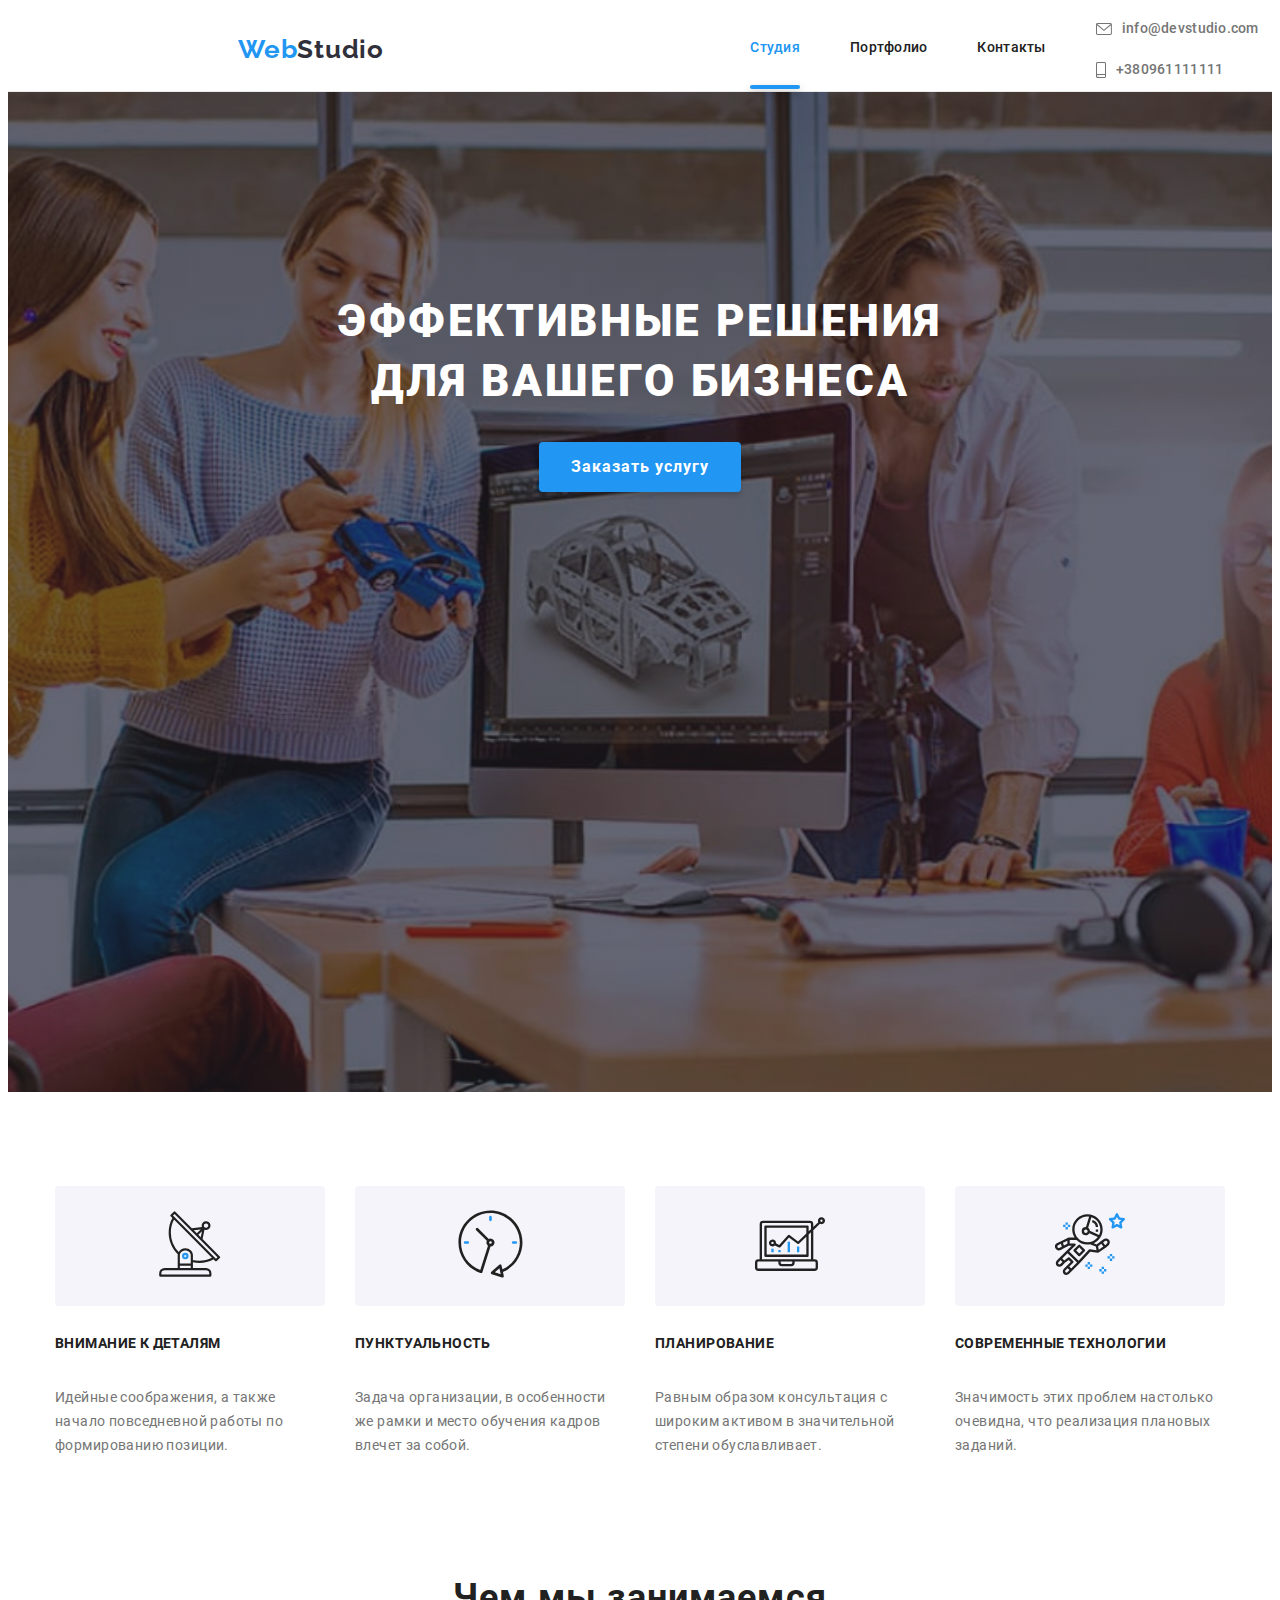
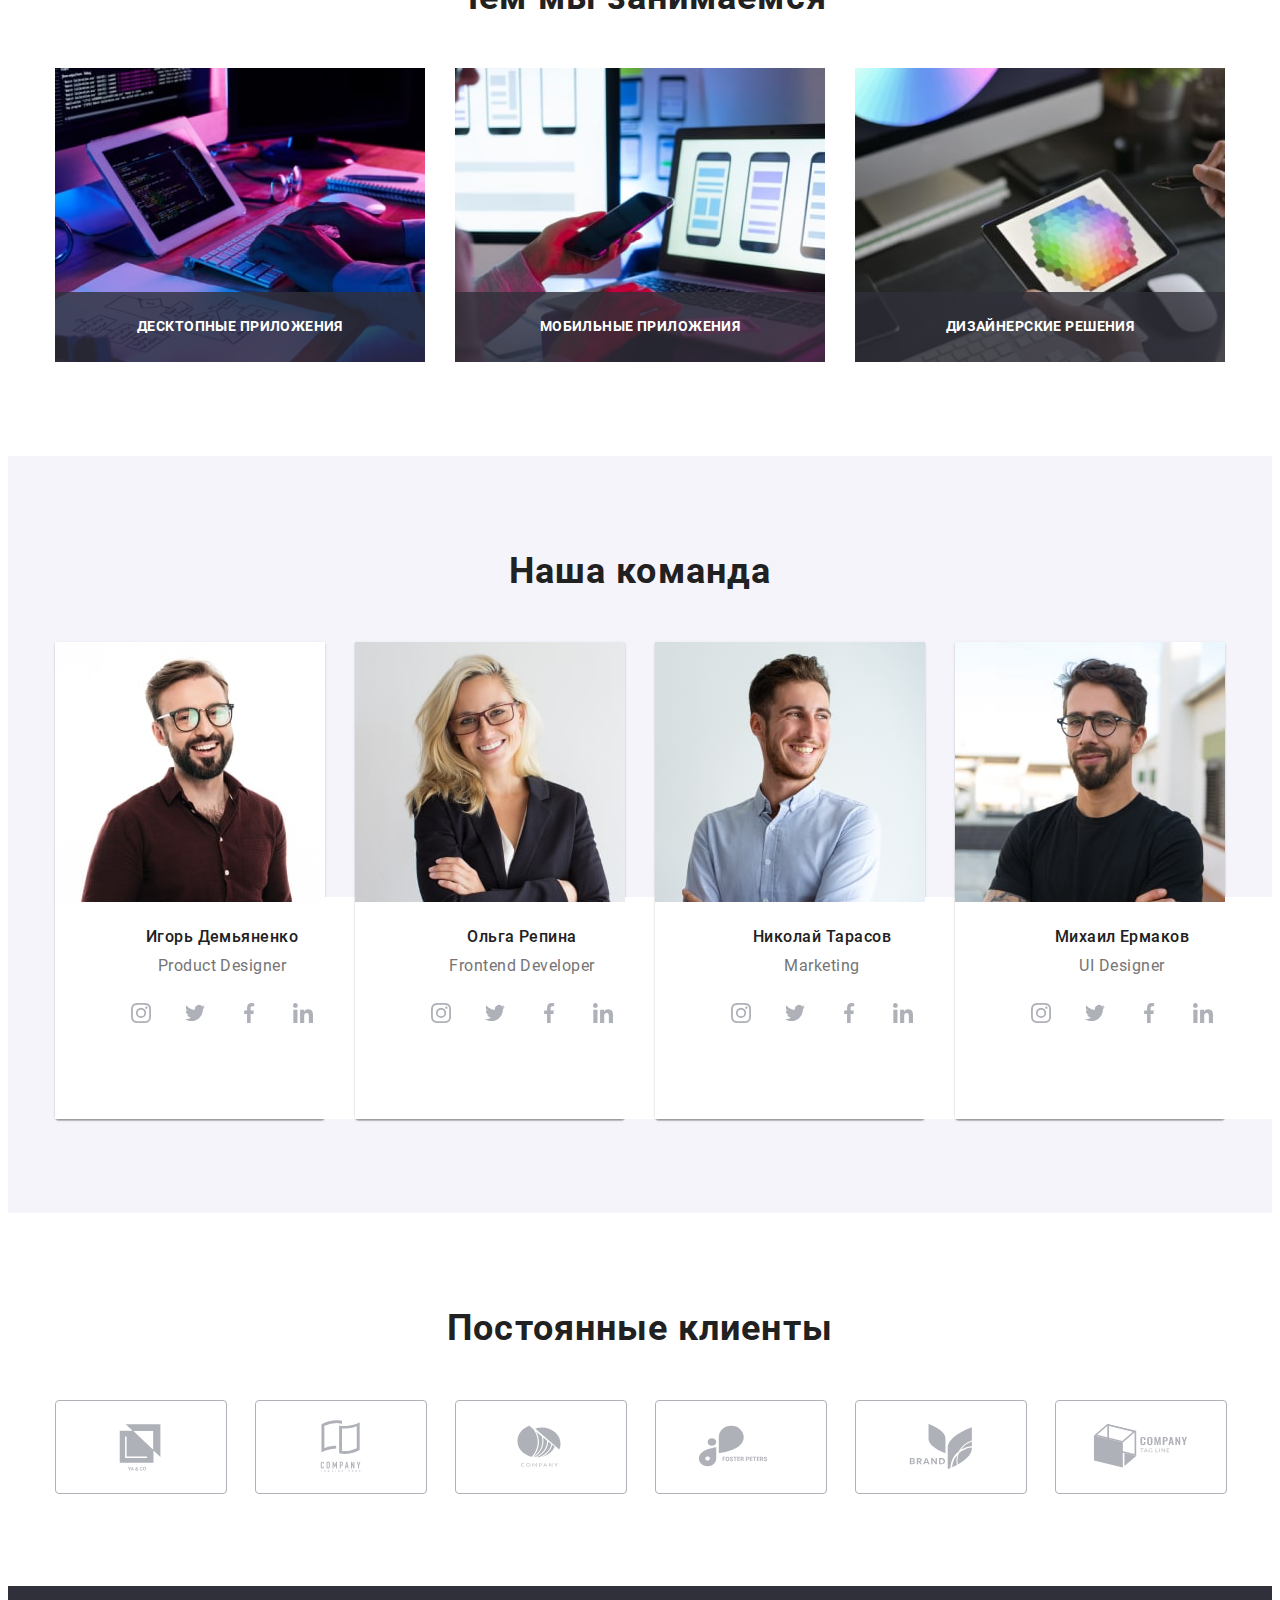
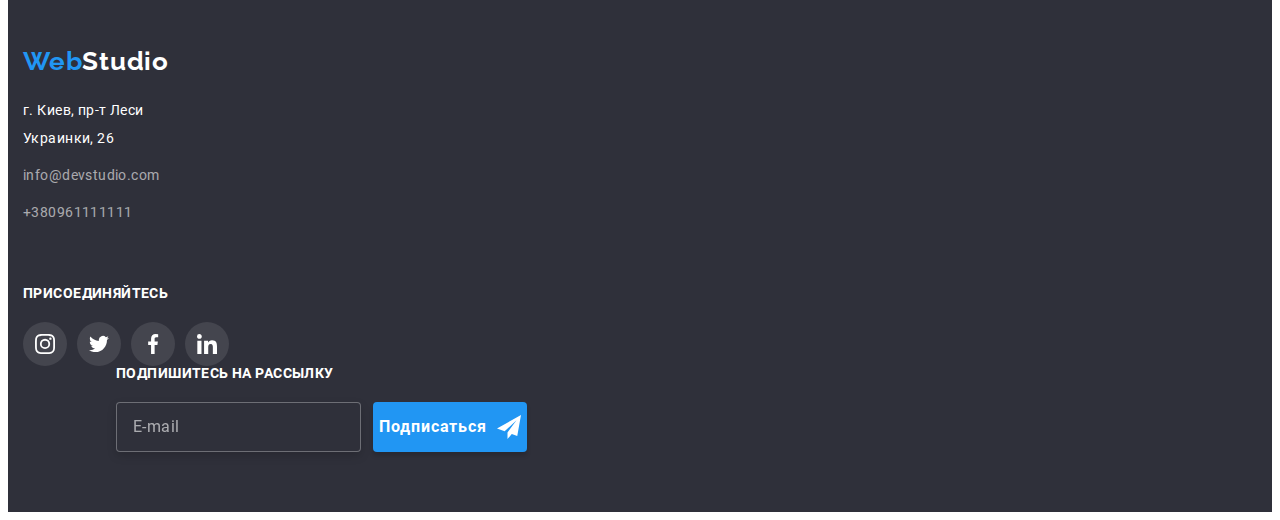
==== commit 2e042339: "update header" ====
--- a/index.html
+++ b/index.html
@@ -72,32 +72,38 @@
               <use href="./images/icons.svg#icon-close_24px"></use>
             </svg>
           </button>
-          <ul class="mob_menu__list link">
-            <li class="mob_menu_nav__item">
-              <a href="./index.html" class="mob_menu_nav__link link mob-current"
-                >Студия</a
-              >
-            </li>
-            <li class="mob_menu_nav__item">
-              <a href="./portfolio.html" class="mob_menu_nav__link link"
-                >Портфолио</a
-              >
-            </li>
-            <li class="mob_menu_nav__item">
-              <a href="" class="mob_menu_nav__link link">Контакты</a>
-            </li>
-          </ul>
-          <ul class="mob_menu_contacts link">
-            <li class="mob_menu_contacts__item">
-              <a href="" class="mob_menu_contacts__tel link"> +380961111111</a>
-            </li>
-            <li class="mob_menu_contacts__item">
-              <a href="" class="mob_menu_contacts__mail link">
-                info@devstudio.com</a
-              >
-            </li>
-          </ul>
+          <nav class="mob-menu__nav">
+            <ul class="mob_menu__list link">
+              <li class="mob_menu_nav__item">
+                <a
+                  href="./index.html"
+                  class="mob_menu_nav__link link mob-current"
+                  >Студия</a
+                >
+              </li>
+              <li class="mob_menu_nav__item">
+                <a href="./portfolio.html" class="mob_menu_nav__link link"
+                  >Портфолио</a
+                >
+              </li>
+              <li class="mob_menu_nav__item">
+                <a href="" class="mob_menu_nav__link link">Контакты</a>
+              </li>
+            </ul>
+          </nav>
           <div class="header-soc-sites">
+            <ul class="mob_menu_contacts link">
+              <li class="mob_menu_contacts__item">
+                <a href="" class="mob_menu_contacts__tel link">
+                  +380961111111</a
+                >
+              </li>
+              <li class="mob_menu_contacts__item">
+                <a href="" class="mob_menu_contacts__mail link">
+                  info@devstudio.com</a
+                >
+              </li>
+            </ul>
             <ul class="header-soc-sites__list link">
               <li class="header-soc-sites__item">
                 <a href="" class="header-soc-sites__link link">Instagram</a>
--- a/css/main.min.css
+++ b/css/main.min.css
@@ -1 +1 @@
-@font-face{font-family:"Roboto";font-style:normal;font-weight:400;src:url("../fonts/roboto-v30-cyrillic-regular.eot");src:local(""),url("../fonts/roboto-v30-cyrillic-regular.eot?#iefix") format("embedded-opentype"),url("../fonts/roboto-v30-cyrillic-regular.woff2") format("woff2"),url("../fonts/roboto-v30-cyrillic-regular.woff") format("woff"),url("../fonts/roboto-v30-cyrillic-regular.ttf") format("truetype"),url("../fonts/roboto-v30-cyrillic-regular.svg#Roboto") format("svg")}@font-face{font-family:"Roboto";font-style:normal;font-weight:500;src:url("../fonts/roboto-v30-cyrillic-500.eot");src:local(""),url("../fonts/roboto-v30-cyrillic-500.eot?#iefix") format("embedded-opentype"),url("../fonts/roboto-v30-cyrillic-500.woff2") format("woff2"),url("../fonts/roboto-v30-cyrillic-500.woff") format("woff"),url("../fonts/roboto-v30-cyrillic-500.ttf") format("truetype"),url("../fonts/roboto-v30-cyrillic-500.svg#Roboto") format("svg")}@font-face{font-family:"Roboto";font-style:normal;font-weight:700;src:url("../fonts/roboto-v30-cyrillic-700.eot");src:local(""),url("../fonts/roboto-v30-cyrillic-700.eot?#iefix") format("embedded-opentype"),url("../fonts/roboto-v30-cyrillic-700.woff2") format("woff2"),url("../fonts/roboto-v30-cyrillic-700.woff") format("woff"),url("../fonts/roboto-v30-cyrillic-700.ttf") format("truetype"),url("../fonts/roboto-v30-cyrillic-700.svg#Roboto") format("svg")}@font-face{font-family:"Roboto";font-style:normal;font-weight:900;src:url("../fonts/roboto-v30-cyrillic-900.eot");src:local(""),url("../fonts/roboto-v30-cyrillic-900.eot?#iefix") format("embedded-opentype"),url("../fonts/roboto-v30-cyrillic-900.woff2") format("woff2"),url("../fonts/roboto-v30-cyrillic-900.woff") format("woff"),url("../fonts/roboto-v30-cyrillic-900.ttf") format("truetype"),url("../fonts/roboto-v30-cyrillic-900.svg#Roboto") format("svg")}@font-face{font-family:"Raleway";font-style:normal;font-weight:700;src:url("../fonts/raleway-v27-cyrillic-700.eot");src:local(""),url("../fonts/raleway-v27-cyrillic-700.eot?#iefix") format("embedded-opentype"),url("../fonts/raleway-v27-cyrillic-700.woff2") format("woff2"),url("../fonts/raleway-v27-cyrillic-700.woff") format("woff"),url("../fonts/raleway-v27-cyrillic-700.ttf") format("truetype"),url("../fonts/raleway-v27-cyrillic-700.svg#Raleway") format("svg")}:root{--header-color: #212121;--header-text-color: #2f303a;--main-color: #2196f3;--main-bgd-color: #ffffff;--main-team-color: #f5f4fa;--contacts-color: #757575}p,h1,h2,h3,h4,h5,h6{margin:0}ul{margin:0;padding-left:0}.section{width:1600px}img{display:block;height:auto;max-width:100%}body{font-family:"Roboto",sans-serif;color:var(--header-color);background-color:var(--main-bgd-color)}.link{list-style:none;text-decoration:none}.visually-hidden{position:absolute;width:1px;height:1px;margin:-1px;border:0;padding:0;white-space:nowrap;clip-path:inset(100%);clip:rect(0 0 0 0);overflow:hidden}.container{width:1200px;margin-left:auto;margin-right:auto;padding-right:15px;padding-left:15px;outline:1px solid rgba(0,0,0,0);box-sizing:border-box}@media screen and (min-width: 480px){.container{width:480px}}@media screen and (min-width: 768px){.container{width:768px}}@media screen and (min-width: 1200px){.container{width:1200px}}.decision__btn{font-family:inherit;font-weight:700;font-size:16px;line-height:1.88;letter-spacing:.06em;text-align:center;align-items:center;color:var(--main-bgd-color);background:var(--main-color);box-shadow:0px 4px 4px rgba(0,0,0,.15);border-radius:4px;cursor:pointer;border:none;margin-top:30px;padding:10px 32px;outline:1px solid rgba(0,0,0,0);transition-property:background,box-shadow,border-radius;transition-duration:250ms;transition-timing-function:cubic-bezier(0.4, 0, 0.2, 1)}.decision__btn:hover,.decision__btn:focus{background:#188ce8;box-shadow:0px 4px 4px rgba(0,0,0,.15);border-radius:4px}.portfolio__btn{font-family:inherit;font-weight:500;font-size:16px;line-height:1.62;text-align:center;letter-spacing:.03em;color:var(--header-color);background:#f5f4fa;border-radius:4px;cursor:pointer;padding:6px 22px;border:none;margin-bottom:21px;transition-property:background,box-shadow,color;transition-duration:250ms;transition-timing-function:cubic-bezier(0.4, 0, 0.2, 1)}.portfolio__btn:hover,.portfolio__btn:focus{color:var(--main-bgd-color);background:var(--main-color);box-shadow:0px 3px 1px rgba(0,0,0,.1),0px 1px 2px rgba(0,0,0,.08),0px 2px 2px rgba(0,0,0,.12)}.list-btn{color:var(--main-bgd-color);background-color:var(--main-color)}.subscription__btn{letter-spacing:.06em;color:#fff;font-family:"Roboto",sans-serif;font-weight:700;font-size:16px;line-height:1.88;width:200px;height:50px;box-shadow:0px 4px 4px rgba(0,0,0,.15);border-radius:4px;display:flex;position:relative;cursor:pointer;background:#2196f3;border:none;margin-left:140px;align-items:center;justify-content:center;transition-property:background;transition-duration:250ms;transition-timing-function:cubic-bezier(0.4, 0, 0.2, 1)}.subscription__btn:hover,.subscription__btn:focus{background:#188ce8}@media screen and (min-width: 768px){.subscription__btn{margin:0 auto;justify-content:center}}@media screen and (min-width: 1200px){.subscription__btn{margin-left:12px}}.nav__logo{font-family:"Raleway",sans-serif;font-weight:700;font-size:26px;line-height:1.2;letter-spacing:.03em;color:var(--main-color);padding-top:24px;padding-bottom:25px;align-items:center;display:block;width:480px;transition-property:text-decoration-color,outline,border-width;transition-duration:250ms;transition-timing-function:cubic-bezier(0.4, 0, 0.2, 1)}.nav__logo:hover,.nav__logo:focus{text-decoration-color:var(--main-color);outline:1px solid #ececec;border-width:100%}@media screen and (min-width: 768px){.nav__logo{margin-right:93px}}@media screen and (min-width: 1200px){.nav__logo{width:145px;padding-right:0;margin-right:88px}}.client__logo{width:210px;height:92px}@media screen and (min-width: 480px){.client__logo{display:inline-block;margin-right:0;margin-left:0}}@media screen and (min-width: 768px){.client__logo{display:inline-block;width:226px;margin-right:0;margin-left:0}}@media screen and (min-width: 1200px){.client__logo{width:170px}}.client__logo__item{fill:currentColor}.adress__logo{font-family:"Raleway",sans-serif;font-weight:700;font-size:26px;line-height:1.19;color:var(--main-color);letter-spacing:.03em;display:block;margin-bottom:20px;transition-property:text-decoration-color,outline;transition-duration:250ms;transition-timing-function:cubic-bezier(0.4, 0, 0.2, 1)}.adress__logo:hover,.adress__logo:focus{text-decoration-color:var(--main-color);outline:1px solid #ececec}.adress__logo__decor{color:var(--main-bgd-color)}.adress__container{display:block;flex-wrap:wrap;text-align:center;justify-content:center;width:480px}@media screen and (min-width: 768px){.adress__container{display:flex;flex-wrap:wrap;align-items:baseline;width:100%}}@media screen and (min-width: 1200px){.adress__container{display:flex;flex-wrap:wrap;align-items:baseline;justify-content:flex-start}}.page__header{display:flex;font-weight:500;font-size:14px;line-height:1.14;letter-spacing:.02em;width:1200px}@media screen and (min-width: 480px){.page__header{width:480px}}@media screen and (min-width: 768px){.page__header{width:768px}}@media screen and (min-width: 1200px){.page__header{width:1200px}}.nav__main{display:flex;align-items:center}.nav__site .contacts{display:none;align-items:center}@media screen and (min-width: 768px){.nav__site .contacts{display:flex}}.nav__link{padding-top:32px;padding-bottom:32px}.nav__list{display:none;align-items:center}@media screen and (min-width: 768px){.nav__list{display:flex}}.link.current{color:var(--main-color)}.nav__item{position:relative;z-index:1}.current::after{content:"";display:block;width:100%;height:4px;background:#2196f3;border-radius:2px;position:absolute;filter:drop-shadow(0px 4px 4px rgba(0, 0, 0, 0.25));bottom:-1px}.nav__text{font-family:"Raleway",sans-serif;font-style:normal;font-weight:700;font-size:26px;line-height:1.19;letter-spacing:.03em;color:var(--header-text-color)}.nav__link{font-weight:500;font-size:14px;line-height:1.14;letter-spacing:.02em;color:var(--header-color);transition-property:color;transition-duration:250ms;transition-timing-function:cubic-bezier(0.4, 0, 0.2, 1);display:block}.nav__link:hover,.nav__link:focus{color:var(--main-color);text-decoration-color:var(--main-color)}.nav__item+.nav__item{margin-left:50px}.contacts{display:none;margin-left:auto}@media screen and (min-width: 768px){.contacts{display:flex}}@media screen and (min-width: 768px){.contacts{display:flex;flex-wrap:wrap}}.contacts .contacts__item+.contacts__item{margin-left:50px}.contacts__link{font-weight:500;font-size:14px;line-height:1.14;letter-spacing:.02em;color:var(--contacts-color);padding-top:32px;padding-bottom:32px;display:none;align-items:center;justify-content:center;transition-property:color,text-decoration-color;transition-duration:250ms;transition-timing-function:cubic-bezier(0.4, 0, 0.2, 1)}.contacts__link:hover,.contacts__link:focus{color:var(--main-color);text-decoration-color:var(--main-color)}@media screen and (min-width: 768px){.contacts__link{display:flex}}@media screen and (min-width: 1200px){.contacts__link{display:flex;flex-wrap:wrap;align-items:center;justify-content:center;text-align:center}}.contacts__pic{fill:currentColor;margin-right:10px}.menu-open-button{display:flex;justify-content:center;align-items:center;width:40px;height:40px;border:none;background:rgba(0,0,0,0);cursor:pointer;transition-property:color,text-decoration-color;transition-duration:250ms;transition-timing-function:cubic-bezier(0.4, 0, 0.2, 1)}@media screen and (min-width: 768px){.menu-open-button{display:none}}.menu-close-button{position:absolute;top:10px;right:15px;display:flex;justify-content:center;align-items:center;height:40px;width:40px;background:rgba(0,0,0,0);border:none;cursor:pointer;transition-property:color,text-decoration-color;transition-duration:250ms;transition-timing-function:cubic-bezier(0.4, 0, 0.2, 1)}.menu-close-button{display:block;margin-left:auto}.menu-open-button:hover,.menu-close-button:hover,.menu-open-button:focus,.menu-close-button:focus{color:var(--main-color);text-decoration-color:var(--main-color)}.menu-close-btn__icon,.menu-open-btn__icon{fill:var(--main-color);transition-property:color,text-decoration-color;transition-duration:250ms;transition-timing-function:cubic-bezier(0.4, 0, 0.2, 1)}.button{padding:0;cursor:pointer}.mob_menu{position:fixed;background:#fff;box-shadow:0px 4px 8px rgba(0,0,0,.04),0px 2px 4px rgba(0,0,0,.08),0px 1px 3px rgba(0,0,0,.16);top:0;left:0;width:480px;height:100vh;z-index:2;padding-top:48px;padding-bottom:48px;padding-left:40px;transition:opacity 250ms cubic-bezier(0.4, 0, 0.2, 1),visibility 250ms cubic-bezier(0.4, 0, 0.2, 1)}@media screen and (min-width: 768px){.mob_menu{display:none}}.link.mob-current{color:#2196f3}.mob_menu_nav__item:not(:last-child){margin-bottom:32px}.mob_menu_nav__item:last-child{margin-bottom:302px}.mob_menu_nav__link{font-weight:500;font-size:40px;line-height:1.18;letter-spacing:.02em;color:#212121}.mob_menu_contacts__tel{font-weight:500;font-size:34px;line-height:1.18;letter-spacing:.02em;color:#2196f3}.mob_menu_contacts__mail{font-weight:500;font-size:24px;line-height:1.17;letter-spacing:.02em;color:#757575}.mob_menu_contacts__item:first-child{display:block;margin-bottom:32px}.mob_menu_contacts__item:last-child{display:block;margin-bottom:64px}.header-soc-sites{display:inline-flex;width:480px}.header-soc-sites__list{display:flex;flex-wrap:wrap;margin-top:64px}@media screen and (min-width: 768px){.header-soc-sites__list{display:none}}.header-soc-sites__item{display:flex;margin-left:10px}.header-soc-sites__item:first-child{margin-left:0}.header-soc-sites__link{display:flex;font-weight:500;font-size:18px;line-height:1.22;letter-spacing:.02em;color:#2196f3}.header-soc-sites__link:first-child{margin-left:0}.header-soc-sites__border{width:1px;height:22px;margin-right:10px;background-color:rgba(33,33,33,.2)}.mob-container{position:absolute;transition:transform 250ms cubic-bezier(0.4, 0, 0.2, 1)}.decision__title{font-weight:900;font-size:26px;line-height:1.62;letter-spacing:.06em;text-transform:uppercase;color:var(--main-bgd-color);max-width:480px;outline:1px solid rgba(0,0,0,0)}@media screen and (min-width: 768px){.decision__title{max-width:360px;text-align:center;margin:0 auto}}@media screen and (min-width: 1200px){.decision__title{font-size:44px;line-height:1.36;text-align:center;max-width:696px;margin:0 auto}}.decision{height:400px;padding:118px 0;text-align:center;background-repeat:no-repeat;background-position:50% 50%;background-size:cover;width:480px;background-image:linear-gradient(to right, rgba(47, 48, 58, 0.4), rgba(47, 48, 58, 0.4)),url(../images/hero_mob_1x-min.jpg);margin:0;background-color:#c4c4c4}@media(min-device-pixel-ratio: 2),(-webkit-min-device-pixel-ratio: 2),(min-resolution: 192dpi),(min-resolution: 2dppx){.decision{background-image:linear-gradient(to right, rgba(47, 48, 58, 0.4), rgba(47, 48, 58, 0.4)),url(../images/hero_mob_2x-min.jpg)}}@media screen and (min-width: 768px){.decision{width:768px;background-image:linear-gradient(to right, rgba(47, 48, 58, 0.4), rgba(47, 48, 58, 0.4)),url(../images/hero_tab_1x-min.jpg)}}@media screen and (min-width: 768px)and (min-device-pixel-ratio: 2),screen and (min-width: 768px)and (-webkit-min-device-pixel-ratio: 2),screen and (min-width: 768px)and (min-resolution: 192dpi),screen and (min-width: 768px)and (min-resolution: 2dppx){.decision{background-image:linear-gradient(to right, rgba(47, 48, 58, 0.4), rgba(47, 48, 58, 0.4)),url(../images/hero_tab_2x-min.jpg)}}@media screen and (min-width: 1200px){.decision{padding:200px 0;width:1200px;height:600px;max-width:1600px;background-image:linear-gradient(to right, rgba(47, 48, 58, 0.4), rgba(47, 48, 58, 0.4)),url(../images/hero_desk_1x-min.jpg)}}@media screen and (min-width: 1200px)and (min-device-pixel-ratio: 2),screen and (min-width: 1200px)and (-webkit-min-device-pixel-ratio: 2),screen and (min-width: 1200px)and (min-resolution: 192dpi),screen and (min-width: 1200px)and (min-resolution: 2dppx){.decision{background-image:linear-gradient(to right, rgba(47, 48, 58, 0.4), rgba(47, 48, 58, 0.4)),url(../images/hero_desk_2x-min.jpg)}}.benefits{width:100%}.benefits__list{display:flex;flex-wrap:wrap;gap:30px}@media screen and (min-width: 480px){.benefits__list{padding-top:60px;padding-bottom:60px}}@media screen and (min-width: 768px){.benefits__list{padding-top:60px;padding-bottom:60px}}@media screen and (min-width: 1200px){.benefits__list{padding-top:94px;padding-bottom:94px}}.benefits__text{font-size:14px;line-height:1.71;color:var(--contacts-color);letter-spacing:.03em;outline:1px solid rgba(0,0,0,0);display:block}@media screen and (min-width: 480px){.benefits__text{width:450px;height:50px;align-content:center}}@media screen and (min-width: 768px){.benefits__text{width:100%;height:75px}}@media screen and (min-width: 1200px){.benefits__text{flex-basis:calc(25% - 30px);width:270px;height:120px}}.benefits__title{font-weight:700;font-size:14px;line-height:1.14;text-transform:uppercase;letter-spacing:.03em;outline:1px solid rgba(0,0,0,0);margin-bottom:10px;text-align:center;justify-content:center;display:flex}@media screen and (min-width: 768px){.benefits__title{width:100%;height:16px;margin-bottom:10px;justify-content:start}}@media screen and (min-width: 1200px){.benefits__title{display:flex;text-align:center}}@media screen and (min-width: 768px){.benefits__item{width:354px}}@media screen and (min-width: 1200px){.benefits__item{width:270px}}.benefits__wrapper{margin-bottom:30px;display:flex;background:var(--main-team-color);border-radius:4px;align-items:center;justify-content:center}@media screen and (min-width: 480px){.benefits__wrapper{width:450px;height:120px}}@media screen and (min-width: 768px){.benefits__wrapper{width:354px;height:120px}}@media screen and (min-width: 1200px){.benefits__wrapper{width:270px;height:120px}}.works{display:none;font-weight:700;font-size:36px;line-height:1.17;text-align:center;letter-spacing:.03em;width:100%;padding-bottom:94px}@media screen and (min-width: 1200px){.works{display:flex}}.works__title{font-weight:700;font-size:36px;line-height:1.17;text-align:center;letter-spacing:.03em;color:var(--header-color);outline:1px solid rgba(0,0,0,0);transition-property:text-decoration-color,text-decoration-line;transition-duration:250ms;transition-timing-function:cubic-bezier(0.4, 0, 0.2, 1)}.works__title:hover,.works__title:focus{text-decoration-line:underline;text-decoration-color:var(--main-color)}.works__list{display:flex;margin-top:50px}img{display:block;max-width:100%;height:auto}.works__item{margin-right:30px;outline:1px solid rgba(0,0,0,0);width:370px}.works__item:last-child{margin-right:0}.works__wrapper{position:relative}.works__text__describe{font-family:"Roboto",sans-serif;font-weight:700;font-size:14px;line-height:1.14;letter-spacing:.03em;align-items:center;text-transform:uppercase;color:#fff;display:flex;height:70px;width:100%;align-items:center;justify-content:center}.works__wrapper__picture{background:rgba(47,48,58,.8);width:100%;height:70px}.works__wrapper__picture{position:absolute;bottom:0;left:0}.team{font-weight:700;font-size:36px;line-height:1.17;text-align:center;background:var(--main-team-color);border-radius:0px;letter-spacing:.03em;width:100%;padding-top:60px;padding-bottom:60px}@media screen and (min-width: 768px){.team{display:flex}}@media screen and (min-width: 1200px){.team{padding-top:94px;padding-bottom:94px}}.team__title{font-weight:700;font-size:28px;line-height:1.18;text-align:center;background:var(--main-team-color);border-radius:0px;letter-spacing:.03em;display:block;outline:1px solid rgba(0,0,0,0);display:block;margin-bottom:30px;transition-property:text-decoration-color,text-decoration-line;transition-duration:250ms;transition-timing-function:cubic-bezier(0.4, 0, 0.2, 1)}.team__title:hover,.team__title:focus{text-decoration-line:underline;text-decoration-color:var(--main-color)}@media screen and (min-width: 768px){.team__title{margin-bottom:30px}}@media screen and (min-width: 1200px){.team__title{margin-bottom:50px;font-size:36px;line-height:1.17}}.team__list{display:block}@media screen and (min-width: 768px){.team__list{display:flex;flex-wrap:wrap;gap:30px}}.team__photo{display:block;box-shadow:0px 1px 3px rgba(0,0,0,.12),0px 1px 1px rgba(0,0,0,.14),0px 2px 1px rgba(0,0,0,.2);border-radius:0px 0px 4px 4px;margin-bottom:30px;width:450px}@media screen and (min-width: 768px){.team__photo{width:354px;margin-bottom:0}}@media screen and (min-width: 1200px){.team__photo{width:270px;margin-bottom:0}}.last__photo{margin-bottom:0}.team__wrapper{display:flex;flex-wrap:wrap;background-color:var(--main-bgd-color);margin-top:-5px;padding:30px 122px;text-align:center;justify-content:center;width:450px;height:162px}@media screen and (min-width: 768px){.team__wrapper{width:354px;padding:30px 74px}}@media screen and (min-width: 1200px){.team__wrapper{width:270px;padding:30px 32px}}.team__title__participant{font-weight:500;font-size:16px;line-height:1.19;text-align:center;letter-spacing:.03em;color:var(--header-color);height:auto;display:block;margin-bottom:10px;transition-property:text-decoration-color,text-decoration-line;transition-duration:250ms;transition-timing-function:cubic-bezier(0.4, 0, 0.2, 1)}.team__title__participant:hover,.team__title__participant:focus{text-decoration-line:underline;text-decoration-color:var(--main-color)}.team__text{font-weight:400;font-size:16px;line-height:1.19;text-align:center;letter-spacing:.03em;color:var(--contacts-color);display:block;margin-bottom:16px;transition-property:text-decoration-color,text-decoration-line;transition-duration:250ms;transition-timing-function:cubic-bezier(0.4, 0, 0.2, 1)}.team__text:hover,.team__text:focus{text-decoration-line:underline;text-decoration-color:var(--main-color)}.social-sites{display:flex;justify-content:center}.social-sites__item{width:44px;height:44px;margin-left:10px}.social-sites__item:first-child{margin-left:0}.social-sites__link{display:block;width:100%;height:100%;border-radius:50%;background-color:var(--main-bgd-color);color:#afb1b8;display:flex;align-items:center;justify-content:center;transition-property:background-color,color;transition-duration:250ms;transition-timing-function:cubic-bezier(0.4, 0, 0.2, 1)}.social-sites__link:hover,.social-sites__link:focus{background-color:var(--main-color);color:#fff}.social-sites__link .social-sites__icon{fill:currentColor}.client{width:100%}@media screen and (min-width: 480px){.client{margin-right:0;margin-left:0;padding-top:60px;padding-bottom:60px}}@media screen and (min-width: 768px){.client{margin-right:0;margin-left:0;padding-top:60px;padding-bottom:60px}}@media screen and (min-width: 1200px){.client{padding-top:94px;padding-bottom:94px}}.client__title{font-weight:700;text-align:center;letter-spacing:.03em;color:var(--header-color);font-size:36px;line-height:1.17}@media screen and (min-width: 480px){.client__title{font-size:28px;line-height:1.18;margin-bottom:30px}}@media screen and (min-width: 768px){.client__title{font-size:28px;line-height:1.18;margin-bottom:30px}}@media screen and (min-width: 1200px){.client__title{margin-bottom:50px;font-size:36px;line-height:1.17}}.client__list{display:flex;gap:30px}@media screen and (min-width: 480px){.client__list{flex-wrap:wrap;justify-content:space-around}}@media screen and (min-width: 768px){.client__list{flex-wrap:wrap;justify-content:space-between}}@media screen and (min-width: 1200px){.client__list{margin-top:50px;align-items:center;justify-content:center}}.client__link{border:1px solid #afb1b8;border-radius:4px;display:flex;align-items:center;justify-content:center;color:#afb1b8;outline:rgba(0,0,0,0);transition-property:border-color,color;transition-duration:250ms;transition-timing-function:cubic-bezier(0.4, 0, 0.2, 1)}.client__link:hover,.client__link:focus{border-color:#2196f3;color:#2196f3}@media screen and (min-width: 480px){.client__link{width:210px;height:92px}}@media screen and (min-width: 768px){.client__link{width:226px;height:92px}}@media screen and (min-width: 1200px){.client__link{width:170px;height:92px}}.adress{font-family:"Roboto",sans-serif;font-style:normal;font-size:14px;line-height:1.71;letter-spacing:.03em;background:var(--header-text-color);padding-top:60px;padding-bottom:60px;outline:1px solid rgba(0,0,0,0);width:480px}@media screen and (min-width: 768px){.adress{width:768px}}@media screen and (min-width: 1200px){.adress{width:100%;display:flex;align-items:center;justify-content:start}}@media screen and (min-width: 480px){.all-footer{display:block;width:480px;margin-bottom:60px}}.join__footer{width:100%}@media screen and (min-width: 768px){.join__footer{width:50%;margin-left:auto}}@media screen and (min-width: 1200px){.join__footer{margin-left:0;width:206px}}@media screen and (min-width: 768px){.adress__wrapper{width:33.3333333333%}}.adress__item{margin-bottom:8px}@media screen and (min-width: 1200px){.adress__item{margin-bottom:9px}}.adress__item:last-child{margin-bottom:60px}.adress__link{font-size:14px;line-height:2;color:var(--main-bgd-color);letter-spacing:.03em;display:block;transition-property:color,text-decoration-line;transition-duration:250ms;transition-timing-function:cubic-bezier(0.4, 0, 0.2, 1)}.adress__link:hover,.adress__link:focus{text-decoration-line:underline;text-decoration-color:var(--main-color);color:var(--main-color)}@media screen and (min-width: 1200px){.adress__link{width:100%}}.adress__link__mail{font-size:14px;line-height:2;color:rgba(255,255,255,.6);letter-spacing:.03em;display:block;transition-property:color,text-decoration-line;transition-duration:250ms;transition-timing-function:cubic-bezier(0.4, 0, 0.2, 1);transition-property:color,text-decoration-line;transition-duration:250ms;transition-timing-function:cubic-bezier(0.4, 0, 0.2, 1)}.adress__link__mail:hover,.adress__link__mail:focus{text-decoration-line:underline;text-decoration-color:var(--main-color);color:var(--main-color)}@media screen and (min-width: 1200px){.adress__link__mail:hover,.adress__link__mail:focus{margin-bottom:9px}}.adress__link__phone{font-size:14px;line-height:2;color:rgba(255,255,255,.6);letter-spacing:.03em;transition-property:color,text-decoration-line;transition-duration:250ms;transition-timing-function:cubic-bezier(0.4, 0, 0.2, 1)}.adress__link__phone:hover,.adress__link__phone:focus{text-decoration-line:underline;text-decoration-color:var(--main-color);color:var(--main-color)}.adress__list .adress__item{font-style:normal}.adress__list{display:block}@media screen and (min-width: 1200px){.adress__list{width:33.3333333333%;margin-right:0}}.join__list{display:flex;flex-wrap:wrap;align-items:center;justify-content:center}@media screen and (min-width: 1200px){.join__list{display:flex}}.join__text{margin-bottom:20px;font-family:"Roboto",sans-serif;font-style:normal;font-weight:700;font-size:14px;line-height:16px;letter-spacing:.03em;text-transform:uppercase;color:#fff;display:block;margin-bottom:20px}.join__item{width:44px;height:44px;background:rgba(255,255,255,.1);border-radius:50%;margin-left:10px;display:flex;flex-wrap:wrap;align-items:center;justify-content:center}.join__item:first-child{margin-left:0}@media screen and (min-width: 1200px){.join__item{display:block}}.join__link{display:block;justify-content:center;align-items:center;border-radius:50%;transition-property:background-color;transition-duration:250ms;transition-timing-function:cubic-bezier(0.4, 0, 0.2, 1)}.join__link:hover,.join__link:focus{background-color:var(--main-color)}@media screen and (min-width: 1200px){.join__link{display:flex;width:100%;height:100%}}.join__svg{display:block;fill:#fff}.subscription{display:block}@media screen and (min-width: 768px){.subscription{width:100%}}@media screen and (min-width: 1200px){.subscription{width:33.3333333333%;margin-left:93px}}.subscription__text{font-family:"Roboto",sans-serif;font-weight:700;font-size:14px;line-height:1.14;letter-spacing:.03em;text-transform:uppercase;color:#fff;display:block;margin-bottom:20px}.subscription__email{width:358px;height:50px;box-sizing:border-box;border:1px solid rgba(255,255,255,.3);filter:drop-shadow(0px 4px 4px rgba(0, 0, 0, 0.15));border-radius:4px;outline:none;cursor:pointer;padding-top:15px;padding-bottom:15px;padding-left:16px;color:var(--main-bgd-color);background:#2f303a;margin-bottom:20px;transition-property:border-color;transition-duration:250ms;transition-timing-function:cubic-bezier(0.4, 0, 0.2, 1)}.subscription__email:hover,.subscription__email:focus{border-color:#2196f3}.subscription__email::placeholder{font-family:"Roboto";font-size:16px;line-height:1.25;display:flex;align-items:center;letter-spacing:.03em;color:rgba(255,255,255,.6);background:#2f303a;width:100%;height:100%}@media screen and (min-width: 1200px){.subscription__email{margin-bottom:0;display:flex}}.subscription__pic{fill:#fff;width:24px;height:24px;display:flex;margin-left:10px}.subscription__pic::after{content:"";display:flex;position:absolute}.subscription__form{display:block;flex-wrap:wrap;text-align:center;align-items:center;justify-content:center}@media screen and (min-width: 1200px){.subscription__form{display:flex;justify-content:space-between}}.adress~.container{padding-left:0;padding-right:0}.page__header{border-bottom:1px solid #ececec}.portfolio__page{padding-top:60px;padding-bottom:60px}@media screen and (min-width: 1200px){.portfolio__page{padding-top:94px;padding-bottom:94px}}.portfolio__list{margin-bottom:50px;display:flex;flex-wrap:wrap;margin-right:8px}@media screen and (min-width: 768px){.portfolio__list{display:flex;flex-wrap:nowrap;justify-content:center}}.portfolio__item{margin-right:8px}.portfolio__item:last-child{margin-right:0}.examples{display:flex;flex-wrap:wrap;margin:-15px}.examples__item{margin:15px;width:450px;font-family:"Roboto",sans-serif}@media screen and (min-width: 768px){.examples__item{width:calc(50% - 30px)}}@media screen and (min-width: 1200px){.examples__item{width:calc(33.3333333333% - 30px)}}.examples__link{display:block;text-decoration:none;transition-property:background,border,box-shadow;transition-duration:250ms;transition-timing-function:cubic-bezier(0.4, 0, 0.2, 1)}.examples__link:hover,.examples__link:focus{background:#fff;border:1px solid #eee;box-shadow:0px 1px 1px rgba(0,0,0,.12),0px 4px 4px rgba(0,0,0,.06),1px 4px 6px rgba(0,0,0,.16)}@media screen and (min-width: 768px){.examples__link{display:flex;flex-direction:column}}.examples__text{position:absolute;top:0;font-family:"Roboto",sans-serif;font-size:18px;line-height:1.56;letter-spacing:.03em;color:#fff;background:rgba(33,150,243,.9);padding:77px 24px;height:100%;transform:translateY(101%);transition:transform 250ms cubic-bezier(0.4, 0, 0.2, 1);letter-spacing:.03em}@media screen and (min-width: 1200px){.examples__text{padding:63px 24px}}.examples__pictures{position:relative;overflow:hidden}.examples__link:hover .examples__text,.examples__link:focus .examples__text{transform:translateY(0)}.examples__img{width:450px;height:294px}@media screen and (min-width: 1200px){.examples__img{width:370px;height:294px}}.examples__title{font-family:"Roboto",sans-serif;font-weight:700;font-size:18px;line-height:2;letter-spacing:.06em;color:var(--header-color);margin-bottom:4px;transition-property:color;transition-duration:250ms;transition-timing-function:cubic-bezier(0.4, 0, 0.2, 1)}.examples__title:hover,.examples__title:focus{color:var(--main-color)}.examples__wrapper{padding:20px 24px;background-color:var(--main-bgd-color);border:1px solid #eee;border-top:0}@media screen and (min-width: 768px){.examples__wrapper{flex-grow:1}}.examles__text__describe{font-size:16px;line-height:1.88;color:var(--contacts-color);font-family:"Roboto",sans-serif;font-style:normal;letter-spacing:.03em;color:#757575;transition-property:color;transition-duration:250ms;transition-timing-function:cubic-bezier(0.4, 0, 0.2, 1)}.examles__text__describe:hover,.examles__text__describe:focus{color:var(--main-color)}.backdrop{position:fixed;top:0;left:0;width:100vw;height:100vh;transition:opacity 250ms cubic-bezier(0.4, 0, 0.2, 1),visibility 250ms cubic-bezier(0.4, 0, 0.2, 1);background:rgba(0,0,0,.2)}.modal{width:450px;min-height:609px;background:#fff;box-shadow:0px 1px 3px rgba(0,0,0,.12),0px 1px 1px rgba(0,0,0,.14),0px 2px 1px rgba(0,0,0,.2);border-radius:4px;top:50%;left:50%;transform:translate(-50%, -50%) scale(1) rotate(0);position:absolute;transition:transform 250ms cubic-bezier(0.4, 0, 0.2, 1);padding:40px}@media screen and (min-width: 1200px){.modal{width:528px;min-height:581px}}.is-hidden{opacity:0;visibility:hidden;pointer-events:none}.backdrop.is-hidden .modal{transform:translate(-50%, -50%) scale(0) rotate(-360deg)}.join-svg-cross{color:#000}.modal-field-head{font-family:"Roboto",sans-serif;font-weight:700;font-size:20px;line-height:1.15;text-align:center;letter-spacing:.03em;color:#212121;display:block;margin-bottom:12px}.modal-field{display:block;width:100%;font-family:"Roboto",sans-serif;font-size:12px;line-height:1.17;letter-spacing:.01em;color:#757575}.modal-input{width:100%;border:1px solid rgba(33,33,33,.2);border-radius:4px;height:40px;background-color:rgba(0,0,0,0);padding-left:42px;outline-color:rgba(0,0,0,0);transition-property:border-color;transition-duration:250ms;transition-timing-function:cubic-bezier(0.4, 0, 0.2, 1)}.modal-input:hover,.modal-input:focus{border-color:#2196f3}.icon-check{width:16px;height:15px;margin-top:25px;transition-property:border-color;transition-duration:250ms;transition-timing-function:cubic-bezier(0.4, 0, 0.2, 1)}.icon-check:hover,.icon-check:focus{border-color:#2196f3}.modal-text{width:370px;height:120px;border:1px solid rgba(33,33,33,.2);border-radius:4px;resize:none;display:block;margin-bottom:20px;padding:12px 16px;outline-color:rgba(0,0,0,0);transition-property:border-color;transition-duration:250ms;transition-timing-function:cubic-bezier(0.4, 0, 0.2, 1)}.modal-text:hover,.modal-text:focus{border-color:#2196f3}.modal-text::placeholder{font-family:"Roboto",sans-serif;font-size:14px;line-height:1.14;letter-spacing:.01em;color:rgba(117,117,117,.5)}@media screen and (min-width: 1200px){.modal-text{width:448px}}.modal-placeholder::placeholder{font-family:"Roboto",sans-serif;font-size:14px;line-height:1.14;letter-spacing:.01em;color:rgba(117,117,117,.5)}.modal-input:hover~.user-icon-modal,.modal-input:focus~.user-icon-modal{fill:#2196f3}.checkbox{display:block;align-items:center;margin-bottom:30px}.modal-input-wrapper{position:relative;margin-bottom:10px}.user-icon-modal{position:absolute;display:inline-block;fill:var(--header-color);top:11px;left:12px;transition-property:fill;transition-duration:250ms;transition-timing-function:cubic-bezier(0.4, 0, 0.2, 1)}.user-icon-modal:hover,.user-icon-modal:focus{fill:var(--main-color)}.agreement-act{color:#2196f3}.privacy{font-family:"Roboto",sans-serif;font-size:12px;line-height:1.17;letter-spacing:.03em;color:#757575}@media screen and (min-width: 1200px){.privacy{font-size:14px;line-height:1.71}}.privacy span{border:1px solid rgba(34,34,34,.2);left:0}@media screen and (min-width: 1200px){.privacy span{margin-right:5px}}.check-icon{fill:rgba(0,0,0,0);padding-top:4px;cursor:pointer}.checkbox-square:checked+.privacy span{background-color:#2196f3;border:none}.checkbox-square:checked+.privacy .check-icon{fill:#fff}.checkbox-square:focus+.privacy span{border-color:#2196f3}.modal-close-btn{width:30px;height:30px;border:1px solid rgba(0,0,0,.1);border-radius:50%;display:flex;justify-content:center;align-items:center;position:absolute;cursor:pointer;right:8px;top:8px;background-color:rgba(0,0,0,0);transition-property:fill,border-color;transition-duration:250ms;transition-timing-function:cubic-bezier(0.4, 0, 0.2, 1)}.modal-close-btn:hover,.modal-close-btn:focus{fill:#2196f3;border-color:#2196f3}.modal-btn-submit{width:200px;height:50px;font-family:"Roboto",sans-serif;font-weight:700;font-size:16px;line-height:1.88;display:flex;align-items:center;justify-content:center;letter-spacing:.06em;padding:10px 56px 10px 55px;cursor:pointer;color:#fff;background:#2196f3;box-shadow:0px 4px 4px rgba(0,0,0,.15);border-radius:4px;border-color:rgba(0,0,0,0);margin-left:124px;transition-property:background,box-shadow;transition-duration:250ms;transition-timing-function:cubic-bezier(0.4, 0, 0.2, 1)}.modal-btn-submit:hover,.modal-btn-submit:focus{background:#188ce8;box-shadow:0px 4px 4px rgba(0,0,0,.15)}/*# sourceMappingURL=main.min.css.map */+@font-face{font-family:"Roboto";font-style:normal;font-weight:400;src:url("../fonts/roboto-v30-cyrillic-regular.eot");src:local(""),url("../fonts/roboto-v30-cyrillic-regular.eot?#iefix") format("embedded-opentype"),url("../fonts/roboto-v30-cyrillic-regular.woff2") format("woff2"),url("../fonts/roboto-v30-cyrillic-regular.woff") format("woff"),url("../fonts/roboto-v30-cyrillic-regular.ttf") format("truetype"),url("../fonts/roboto-v30-cyrillic-regular.svg#Roboto") format("svg")}@font-face{font-family:"Roboto";font-style:normal;font-weight:500;src:url("../fonts/roboto-v30-cyrillic-500.eot");src:local(""),url("../fonts/roboto-v30-cyrillic-500.eot?#iefix") format("embedded-opentype"),url("../fonts/roboto-v30-cyrillic-500.woff2") format("woff2"),url("../fonts/roboto-v30-cyrillic-500.woff") format("woff"),url("../fonts/roboto-v30-cyrillic-500.ttf") format("truetype"),url("../fonts/roboto-v30-cyrillic-500.svg#Roboto") format("svg")}@font-face{font-family:"Roboto";font-style:normal;font-weight:700;src:url("../fonts/roboto-v30-cyrillic-700.eot");src:local(""),url("../fonts/roboto-v30-cyrillic-700.eot?#iefix") format("embedded-opentype"),url("../fonts/roboto-v30-cyrillic-700.woff2") format("woff2"),url("../fonts/roboto-v30-cyrillic-700.woff") format("woff"),url("../fonts/roboto-v30-cyrillic-700.ttf") format("truetype"),url("../fonts/roboto-v30-cyrillic-700.svg#Roboto") format("svg")}@font-face{font-family:"Roboto";font-style:normal;font-weight:900;src:url("../fonts/roboto-v30-cyrillic-900.eot");src:local(""),url("../fonts/roboto-v30-cyrillic-900.eot?#iefix") format("embedded-opentype"),url("../fonts/roboto-v30-cyrillic-900.woff2") format("woff2"),url("../fonts/roboto-v30-cyrillic-900.woff") format("woff"),url("../fonts/roboto-v30-cyrillic-900.ttf") format("truetype"),url("../fonts/roboto-v30-cyrillic-900.svg#Roboto") format("svg")}@font-face{font-family:"Raleway";font-style:normal;font-weight:700;src:url("../fonts/raleway-v27-cyrillic-700.eot");src:local(""),url("../fonts/raleway-v27-cyrillic-700.eot?#iefix") format("embedded-opentype"),url("../fonts/raleway-v27-cyrillic-700.woff2") format("woff2"),url("../fonts/raleway-v27-cyrillic-700.woff") format("woff"),url("../fonts/raleway-v27-cyrillic-700.ttf") format("truetype"),url("../fonts/raleway-v27-cyrillic-700.svg#Raleway") format("svg")}:root{--header-color: #212121;--header-text-color: #2f303a;--main-color: #2196f3;--main-bgd-color: #ffffff;--main-team-color: #f5f4fa;--contacts-color: #757575}p,h1,h2,h3,h4,h5,h6{margin:0}ul{margin:0;padding-left:0}.section{width:1600px}img{display:block;height:auto;max-width:100%}body{font-family:"Roboto",sans-serif;color:var(--header-color);background-color:var(--main-bgd-color)}.link{list-style:none;text-decoration:none}.visually-hidden{position:absolute;width:1px;height:1px;margin:-1px;border:0;padding:0;white-space:nowrap;clip-path:inset(100%);clip:rect(0 0 0 0);overflow:hidden}.container{width:1200px;margin-left:auto;margin-right:auto;padding-right:15px;padding-left:15px;outline:1px solid rgba(0,0,0,0);box-sizing:border-box}@media screen and (max-width: 480px){.container{width:100%}}@media screen and (min-width: 480px){.container{width:480px}}@media screen and (min-width: 768px){.container{width:768px}}@media screen and (min-width: 1200px){.container{width:1200px}}.decision__btn{font-family:inherit;font-weight:700;font-size:16px;line-height:1.88;letter-spacing:.06em;text-align:center;align-items:center;color:var(--main-bgd-color);background:var(--main-color);box-shadow:0px 4px 4px rgba(0,0,0,.15);border-radius:4px;cursor:pointer;border:none;margin-top:30px;padding:10px 32px;outline:1px solid rgba(0,0,0,0);transition-property:background,box-shadow,border-radius;transition-duration:250ms;transition-timing-function:cubic-bezier(0.4, 0, 0.2, 1)}.decision__btn:hover,.decision__btn:focus{background:#188ce8;box-shadow:0px 4px 4px rgba(0,0,0,.15);border-radius:4px}.portfolio__btn{font-family:inherit;font-weight:500;font-size:16px;line-height:1.62;text-align:center;letter-spacing:.03em;color:var(--header-color);background:#f5f4fa;border-radius:4px;cursor:pointer;padding:6px 22px;border:none;transition-property:background,box-shadow,color;transition-duration:250ms;transition-timing-function:cubic-bezier(0.4, 0, 0.2, 1)}.portfolio__btn:hover,.portfolio__btn:focus{color:var(--main-bgd-color);background:var(--main-color);box-shadow:0px 3px 1px rgba(0,0,0,.1),0px 1px 2px rgba(0,0,0,.08),0px 2px 2px rgba(0,0,0,.12)}.list-btn{color:var(--main-bgd-color);background-color:var(--main-color)}.subscription__btn{letter-spacing:.06em;color:#fff;font-family:"Roboto",sans-serif;font-weight:700;font-size:16px;line-height:1.88;width:200px;height:50px;box-shadow:0px 4px 4px rgba(0,0,0,.15);border-radius:4px;display:flex;position:relative;cursor:pointer;background:#2196f3;border:none;margin-left:140px;align-items:center;justify-content:center;transition-property:background;transition-duration:250ms;transition-timing-function:cubic-bezier(0.4, 0, 0.2, 1)}.subscription__btn:hover,.subscription__btn:focus{background:#188ce8}@media screen and (min-width: 768px){.subscription__btn{margin:0 auto;justify-content:center}}@media screen and (min-width: 1200px){.subscription__btn{margin-left:12px}}.nav__logo{font-family:"Raleway",sans-serif;font-weight:700;font-size:26px;line-height:1.2;letter-spacing:.03em;color:var(--main-color);padding-top:24px;padding-bottom:25px;align-items:center;display:block;transition-property:text-decoration-color,outline,border-width;transition-duration:250ms;transition-timing-function:cubic-bezier(0.4, 0, 0.2, 1)}.nav__logo:hover,.nav__logo:focus{text-decoration-color:var(--main-color);outline:1px solid #ececec;border-width:100%}@media screen and (max-width: 767px){.nav__logo{width:480px}}@media screen and (min-width: 768px){.nav__logo{padding-top:26px;padding-bottom:26px;margin-right:0px}}@media screen and (min-width: 1200px){.nav__logo{width:145px;padding-right:0;margin-right:58px;margin-left:215px}}.client__logo{width:100%;height:92px}@media screen and (min-width: 480px){.client__logo{display:inline-block;margin-right:0;margin-left:0}}@media screen and (min-width: 768px){.client__logo{display:inline-block;width:226px;margin-right:0;margin-left:0}}@media screen and (min-width: 1200px){.client__logo{width:170px}}.client__logo__item{fill:currentColor}.adress__logo{font-family:"Raleway",sans-serif;font-weight:700;font-size:26px;line-height:1.19;color:var(--main-color);letter-spacing:.03em;display:block;margin-bottom:20px;transition-property:text-decoration-color,outline;transition-duration:250ms;transition-timing-function:cubic-bezier(0.4, 0, 0.2, 1)}.adress__logo:hover,.adress__logo:focus{text-decoration-color:var(--main-color);outline:1px solid #ececec}@media screen and (max-width: 768px){.adress__logo{width:100%}}@media screen and (min-width: 1200px){.adress__logo{display:flex;justify-content:start;align-items:center}}.adress__logo__decor{color:var(--main-bgd-color)}.adress__container{display:block;flex-wrap:wrap}@media screen and (min-width: 768px){.adress__container{display:flex;flex-wrap:wrap;align-items:baseline;width:100%}}@media screen and (min-width: 1200px){.adress__container{display:flex;flex-wrap:wrap;align-items:baseline;justify-content:flex-start}}@media screen and (max-width: 1200px){.adress__container{text-align:center;justify-content:center;width:100%}}.page__header{display:flex;font-weight:500;font-size:14px;line-height:1.14;letter-spacing:.02em}.nav__main{display:flex;align-items:center}.nav__site .contacts{display:none;align-items:center}@media screen and (min-width: 768px){.nav__site .contacts{display:flex}}.nav__link{padding-top:32px;padding-bottom:32px}.nav__list{display:none;align-items:center}@media screen and (min-width: 768px){.nav__list{display:flex}}.link.current{color:var(--main-color)}.nav__item{position:relative;z-index:1}.current::after{content:"";display:block;width:100%;height:4px;background:#2196f3;border-radius:2px;position:absolute;filter:drop-shadow(0px 4px 4px rgba(0, 0, 0, 0.25));bottom:-1px}.nav__text{font-family:"Raleway",sans-serif;font-style:normal;font-weight:700;font-size:26px;line-height:1.19;letter-spacing:.03em;color:var(--header-text-color)}.nav__link{font-weight:500;font-size:14px;line-height:1.14;letter-spacing:.02em;color:var(--header-color);transition-property:color;transition-duration:250ms;transition-timing-function:cubic-bezier(0.4, 0, 0.2, 1);display:block}.nav__link:hover,.nav__link:focus{color:var(--main-color);text-decoration-color:var(--main-color)}.nav__item+.nav__item{margin-left:50px}@media screen and (max-width: 768px){.contacts{display:none;margin-left:auto}}@media screen and (min-width: 768px){.contacts{display:flex;flex-wrap:wrap;align-items:center}}.contacts__link{font-weight:500;font-size:14px;line-height:1.14;letter-spacing:.02em;color:var(--contacts-color);padding-top:32px;padding-bottom:32px;display:none;align-items:center;justify-content:center;transition-property:color,text-decoration-color;transition-duration:250ms;transition-timing-function:cubic-bezier(0.4, 0, 0.2, 1)}.contacts__link:hover,.contacts__link:focus{color:var(--main-color);text-decoration-color:var(--main-color)}@media screen and (min-width: 768px){.contacts__link{display:flex;padding-top:0;padding-bottom:0;margin-left:50px}}@media screen and (min-width: 1200px){.contacts__link{display:flex;align-items:center;justify-content:center;text-align:center}}.contacts__pic{fill:currentColor;margin-right:10px}.menu-open-button{display:flex;justify-content:center;align-items:center;width:40px;height:40px;border:none;background:rgba(0,0,0,0);cursor:pointer;transition-property:color,text-decoration-color;transition-duration:250ms;transition-timing-function:cubic-bezier(0.4, 0, 0.2, 1)}@media screen and (min-width: 768px){.menu-open-button{display:none}}.menu-close-button{position:absolute;top:10px;right:15px;display:flex;justify-content:center;align-items:center;height:40px;width:40px;background:rgba(0,0,0,0);border:none;cursor:pointer;transition-property:color,text-decoration-color;transition-duration:250ms;transition-timing-function:cubic-bezier(0.4, 0, 0.2, 1)}.menu-close-button{display:block;margin-left:auto}.menu-open-button:hover,.menu-close-button:hover,.menu-open-button:focus,.menu-close-button:focus{color:var(--main-color);text-decoration-color:var(--main-color)}.menu-close-btn__icon,.menu-open-btn__icon{fill:var(--main-color);transition-property:color,text-decoration-color;transition-duration:250ms;transition-timing-function:cubic-bezier(0.4, 0, 0.2, 1)}.button{padding:0;cursor:pointer}.mob_menu{display:flex;flex-direction:column;justify-content:space-between;position:fixed;background:#fff;box-shadow:0px 4px 8px rgba(0,0,0,.04),0px 2px 4px rgba(0,0,0,.08),0px 1px 3px rgba(0,0,0,.16);top:0;left:0;width:100%;height:100%;z-index:2;padding:48px 25px;overflow-y:scroll;transition:opacity 250ms cubic-bezier(0.4, 0, 0.2, 1),visibility 250ms cubic-bezier(0.4, 0, 0.2, 1)}@media screen and (min-width: 768px){.mob_menu{display:none}}.mob_menu_nav__item:not(:first-child){margin-bottom:32px}.mob_menu_contacts__item:first-child{margin-bottom:32px}.mob_menu__list{display:flex;flex-direction:column-reverse;margin-bottom:302px}.link.mob-current{color:#2196f3}.mob_menu_nav__link{font-weight:500;font-size:40px;line-height:1.18;letter-spacing:.02em;color:#212121}.mob_menu_contacts__tel{font-weight:500;font-size:34px;line-height:1.18;letter-spacing:.02em;color:#2196f3}.mob_menu_contacts__mail{font-weight:500;font-size:24px;line-height:1.17;letter-spacing:.02em;color:#757575}.header-soc-sites{display:flex;flex-wrap:wrap}.header-soc-sites__list{display:flex;margin-top:64px}@media screen and (min-width: 768px){.header-soc-sites__list{display:none}}.header-soc-sites__item{display:flex;margin-left:10px}.header-soc-sites__item:first-child{margin-left:0}.header-soc-sites__link{display:flex;font-weight:500;font-size:18px;line-height:1.22;letter-spacing:.02em;color:#2196f3}.header-soc-sites__link:first-child{margin-left:0}.header-soc-sites__border{width:1px;height:22px;margin-right:10px;background-color:rgba(33,33,33,.2)}.mob-container{position:absolute;transition:transform 250ms cubic-bezier(0.4, 0, 0.2, 1)}.decision__title{font-weight:900;font-size:26px;line-height:1.62;letter-spacing:.06em;text-transform:uppercase;color:var(--main-bgd-color);max-width:480px;outline:1px solid rgba(0,0,0,0)}@media screen and (min-width: 768px){.decision__title{max-width:360px;text-align:center;margin:0 auto}}@media screen and (min-width: 1200px){.decision__title{font-size:44px;line-height:1.36;text-align:center;max-width:696px;margin:0 auto}}.decision{height:400px;padding:118px 0;text-align:center;background-repeat:no-repeat;background-position:50% 50%;background-size:cover;width:480px;background-image:linear-gradient(to right, rgba(47, 48, 58, 0.4), rgba(47, 48, 58, 0.4)),url(../images/hero_mob_1x-min.jpg);margin:0;background-color:#c4c4c4}@media(min-device-pixel-ratio: 2),(-webkit-min-device-pixel-ratio: 2),(min-resolution: 192dpi),(min-resolution: 2dppx){.decision{background-image:linear-gradient(to right, rgba(47, 48, 58, 0.4), rgba(47, 48, 58, 0.4)),url(../images/hero_mob_2x-min.jpg)}}@media screen and (min-width: 768px){.decision{width:768px;background-image:linear-gradient(to right, rgba(47, 48, 58, 0.4), rgba(47, 48, 58, 0.4)),url(../images/hero_tab_1x-min.jpg)}}@media screen and (min-width: 768px)and (min-device-pixel-ratio: 2),screen and (min-width: 768px)and (-webkit-min-device-pixel-ratio: 2),screen and (min-width: 768px)and (min-resolution: 192dpi),screen and (min-width: 768px)and (min-resolution: 2dppx){.decision{background-image:linear-gradient(to right, rgba(47, 48, 58, 0.4), rgba(47, 48, 58, 0.4)),url(../images/hero_tab_2x-min.jpg)}}@media screen and (min-width: 1200px){.decision{padding:200px 0;width:100%;height:600px;max-width:1600px;margin:0 auto;background-image:linear-gradient(to right, rgba(47, 48, 58, 0.4), rgba(47, 48, 58, 0.4)),url(../images/hero_desk_1x-min.jpg)}}@media screen and (min-width: 1200px)and (min-device-pixel-ratio: 2),screen and (min-width: 1200px)and (-webkit-min-device-pixel-ratio: 2),screen and (min-width: 1200px)and (min-resolution: 192dpi),screen and (min-width: 1200px)and (min-resolution: 2dppx){.decision{background-image:linear-gradient(to right, rgba(47, 48, 58, 0.4), rgba(47, 48, 58, 0.4)),url(../images/hero_desk_2x-min.jpg)}}.benefits{width:100%}@media screen and (min-width: 480px){.benefits{padding-top:60px;padding-bottom:60px}}@media screen and (min-width: 768px){.benefits{padding-top:60px;padding-bottom:60px}}@media screen and (min-width: 1200px){.benefits{padding-top:94px;padding-bottom:94px}}.benefits__list{display:flex;flex-wrap:wrap;gap:30px}.benefits__text{font-size:14px;line-height:1.71;color:var(--contacts-color);letter-spacing:.03em;outline:1px solid rgba(0,0,0,0);display:block}@media screen and (min-width: 480px){.benefits__text{width:450px;height:50px;align-content:center}}@media screen and (min-width: 768px){.benefits__text{width:100%;height:75px}}@media screen and (min-width: 1200px){.benefits__text{flex-basis:calc(25% - 30px);width:270px;height:120px}}.benefits__title{font-weight:700;font-size:14px;line-height:1.14;text-transform:uppercase;letter-spacing:.03em;outline:1px solid rgba(0,0,0,0);margin-bottom:10px;text-align:center;justify-content:center;display:flex}@media screen and (min-width: 768px){.benefits__title{width:100%;height:16px;margin-bottom:10px;justify-content:start}}@media screen and (min-width: 1200px){.benefits__title{display:flex;text-align:center}}@media screen and (min-width: 768px){.benefits__item{width:354px}}@media screen and (min-width: 1200px){.benefits__item{width:270px}}.benefits__wrapper{margin-bottom:30px;display:flex;background:var(--main-team-color);border-radius:4px;align-items:center;justify-content:center}@media screen and (min-width: 480px){.benefits__wrapper{width:450px;height:120px}}@media screen and (min-width: 768px){.benefits__wrapper{width:354px;height:120px}}@media screen and (min-width: 1200px){.benefits__wrapper{width:270px;height:120px}}.works{display:none;font-weight:700;font-size:36px;line-height:1.17;text-align:center;letter-spacing:.03em;width:100%;padding-bottom:94px}@media screen and (min-width: 1200px){.works{display:flex}}.works__title{font-weight:700;font-size:36px;line-height:1.17;text-align:center;letter-spacing:.03em;color:var(--header-color);outline:1px solid rgba(0,0,0,0);transition-property:text-decoration-color,text-decoration-line;transition-duration:250ms;transition-timing-function:cubic-bezier(0.4, 0, 0.2, 1)}.works__title:hover,.works__title:focus{text-decoration-line:underline;text-decoration-color:var(--main-color)}.works__list{display:flex;margin-top:50px}img{display:block;max-width:100%;height:auto}.works__item{margin-right:30px;outline:1px solid rgba(0,0,0,0);width:370px}.works__item:last-child{margin-right:0}.works__wrapper{position:relative}.works__text__describe{font-family:"Roboto",sans-serif;font-weight:700;font-size:14px;line-height:1.14;letter-spacing:.03em;align-items:center;text-transform:uppercase;color:#fff;display:flex;height:70px;width:100%;align-items:center;justify-content:center}.works__wrapper__picture{background:rgba(47,48,58,.8);width:100%;height:70px}.works__wrapper__picture{position:absolute;bottom:0;left:0}.team{font-weight:700;font-size:36px;line-height:1.17;text-align:center;background:var(--main-team-color);border-radius:0px;letter-spacing:.03em;width:100%;padding-top:60px;padding-bottom:60px}@media screen and (min-width: 768px){.team{display:flex}}@media screen and (min-width: 1200px){.team{padding-top:94px;padding-bottom:94px}}.team__title{font-weight:700;font-size:28px;line-height:1.18;text-align:center;background:var(--main-team-color);border-radius:0px;letter-spacing:.03em;display:block;outline:1px solid rgba(0,0,0,0);display:block;margin-bottom:30px;transition-property:text-decoration-color,text-decoration-line;transition-duration:250ms;transition-timing-function:cubic-bezier(0.4, 0, 0.2, 1)}.team__title:hover,.team__title:focus{text-decoration-line:underline;text-decoration-color:var(--main-color)}@media screen and (min-width: 768px){.team__title{margin-bottom:30px}}@media screen and (min-width: 1200px){.team__title{margin-bottom:50px;font-size:36px;line-height:1.17}}.team__list{display:block}@media screen and (min-width: 768px){.team__list{display:flex;flex-wrap:wrap;gap:30px}}.team__photo{display:block;box-shadow:0px 1px 3px rgba(0,0,0,.12),0px 1px 1px rgba(0,0,0,.14),0px 2px 1px rgba(0,0,0,.2);border-radius:0px 0px 4px 4px;margin-bottom:30px;width:450px}@media screen and (min-width: 768px){.team__photo{width:354px;margin-bottom:0}}@media screen and (min-width: 1200px){.team__photo{width:270px;margin-bottom:0}}.last__photo{margin-bottom:0}.team__wrapper{flex-wrap:wrap;background-color:var(--main-bgd-color);margin-top:-5px;padding:30px 122px;text-align:center;justify-content:center;width:450px;height:162px}@media screen and (min-width: 768px){.team__wrapper{width:354px;padding:30px 74px}}@media screen and (min-width: 1200px){.team__wrapper{width:270px;padding:30px 32px}}.team__title__participant{font-weight:500;font-size:16px;line-height:1.19;text-align:center;letter-spacing:.03em;color:var(--header-color);height:auto;display:block;margin-bottom:10px;transition-property:text-decoration-color,text-decoration-line;transition-duration:250ms;transition-timing-function:cubic-bezier(0.4, 0, 0.2, 1)}.team__title__participant:hover,.team__title__participant:focus{text-decoration-line:underline;text-decoration-color:var(--main-color)}.team__text{font-weight:400;font-size:16px;line-height:1.19;text-align:center;letter-spacing:.03em;color:var(--contacts-color);display:block;margin-bottom:16px;transition-property:text-decoration-color,text-decoration-line;transition-duration:250ms;transition-timing-function:cubic-bezier(0.4, 0, 0.2, 1)}.team__text:hover,.team__text:focus{text-decoration-line:underline;text-decoration-color:var(--main-color)}.social-sites{display:flex;justify-content:center}.social-sites__item{width:44px;height:44px;margin-left:10px}.social-sites__item:first-child{margin-left:0}.social-sites__link{display:block;width:100%;height:100%;border-radius:50%;background-color:var(--main-bgd-color);color:#afb1b8;display:flex;align-items:center;justify-content:center;transition-property:background-color,color;transition-duration:250ms;transition-timing-function:cubic-bezier(0.4, 0, 0.2, 1)}.social-sites__link:hover,.social-sites__link:focus{background-color:var(--main-color);color:#fff}.social-sites__link .social-sites__icon{fill:currentColor}.client{width:100%}@media screen and (min-width: 320px){.client{margin-right:0;margin-left:0;padding-top:60px;padding-bottom:60px}}@media screen and (min-width: 768px){.client{margin-right:0;margin-left:0;padding-top:60px;padding-bottom:60px}}@media screen and (min-width: 1200px){.client{padding-top:94px;padding-bottom:94px}}.client__title{font-weight:700;text-align:center;letter-spacing:.03em;color:var(--header-color);font-size:36px;line-height:1.17}@media screen and (min-width: 320px){.client__title{font-size:28px;line-height:1.18;margin-bottom:30px}}@media screen and (min-width: 768px){.client__title{font-size:28px;line-height:1.18;margin-bottom:30px}}@media screen and (min-width: 1200px){.client__title{margin-bottom:50px;font-size:36px;line-height:1.17}}.client__list{display:flex;gap:30px}@media screen and (min-width: 320px){.client__list{flex-wrap:wrap;justify-content:space-around}}@media screen and (min-width: 768px){.client__list{flex-wrap:wrap;justify-content:space-between}}@media screen and (min-width: 1200px){.client__list{margin-top:50px;align-items:center;justify-content:center}}.client__link{border:1px solid #afb1b8;border-radius:4px;display:flex;align-items:center;justify-content:center;color:#afb1b8;outline:rgba(0,0,0,0);transition-property:border-color,color;transition-duration:250ms;transition-timing-function:cubic-bezier(0.4, 0, 0.2, 1)}.client__link:hover,.client__link:focus{border-color:#2196f3;color:#2196f3}@media screen and (min-width: 320px){.client__link{width:210px;height:92px}}@media screen and (min-width: 768px){.client__link{width:226px;height:92px}}@media screen and (min-width: 1200px){.client__link{width:170px;height:92px}}.adress{font-family:"Roboto",sans-serif;font-style:normal;font-size:14px;line-height:1.71;letter-spacing:.03em;background:var(--header-text-color);padding-top:60px;padding-bottom:60px;outline:1px solid rgba(0,0,0,0);width:480px}@media screen and (min-width: 768px){.adress{width:768px}}@media screen and (min-width: 1200px){.adress{width:100%;display:flex;align-items:center;justify-content:start}}@media screen and (max-width: 768px){.all-footer{display:block;width:480px;margin-bottom:60px}}.join__footer{width:100%}@media screen and (min-width: 768px){.join__footer{width:50%;margin-left:auto}}@media screen and (min-width: 1200px){.join__footer{margin-left:0;width:100%}}@media screen and (min-width: 768px){.adress__wrapper{width:33.3333333333%}}.adress__item{margin-bottom:8px}@media screen and (min-width: 1200px){.adress__item{margin-bottom:9px}}.adress__item:last-child{margin-bottom:60px}.adress__link{font-size:14px;line-height:2;color:var(--main-bgd-color);letter-spacing:.03em;display:block;transition-property:color,text-decoration-line;transition-duration:250ms;transition-timing-function:cubic-bezier(0.4, 0, 0.2, 1)}.adress__link:hover,.adress__link:focus{text-decoration-line:underline;text-decoration-color:var(--main-color);color:var(--main-color)}@media screen and (min-width: 1200px){.adress__link{width:100%}}.adress__link__mail{font-size:14px;line-height:2;color:rgba(255,255,255,.6);letter-spacing:.03em;display:block;transition-property:color,text-decoration-line;transition-duration:250ms;transition-timing-function:cubic-bezier(0.4, 0, 0.2, 1)}.adress__link__mail:hover,.adress__link__mail:focus{text-decoration-line:underline;text-decoration-color:var(--main-color);color:var(--main-color)}@media screen and (min-width: 1200px){.adress__link__mail:hover,.adress__link__mail:focus{margin-bottom:9px}}.adress__link__phone{font-size:14px;line-height:2;color:rgba(255,255,255,.6);letter-spacing:.03em;transition-property:color,text-decoration-line;transition-duration:250ms;transition-timing-function:cubic-bezier(0.4, 0, 0.2, 1)}.adress__link__phone:hover,.adress__link__phone:focus{text-decoration-line:underline;text-decoration-color:var(--main-color);color:var(--main-color)}.adress__list .adress__item{font-style:normal}.adress__list{display:block}@media screen and (min-width: 1200px){.adress__list{width:33.3333333333%;margin-right:0}}.join__list{display:flex}@media screen and (max-width: 1200px){.join__list{flex-wrap:wrap;align-items:center;justify-content:center}}.join__text{margin-bottom:20px;font-family:"Roboto",sans-serif;font-style:normal;font-weight:700;font-size:14px;line-height:1.14;letter-spacing:.03em;text-transform:uppercase;color:#fff;display:block;margin-bottom:20px}.join__item{width:44px;height:44px;background:rgba(255,255,255,.1);border-radius:50%;margin-left:10px}.join__item:first-child{margin-left:0}@media screen and (max-width: 1200px){.join__item{display:flex;flex-wrap:wrap;align-items:center;justify-content:center}}@media screen and (min-width: 1200px){.join__item{display:block}}.join__link{display:block;justify-content:center;align-items:center;border-radius:50%;transition-property:background-color;transition-duration:250ms;transition-timing-function:cubic-bezier(0.4, 0, 0.2, 1)}.join__link:hover,.join__link:focus{background-color:var(--main-color)}@media screen and (min-width: 1200px){.join__link{display:flex;width:100%;height:100%}}.join__svg{display:block;fill:#fff}.subscription{margin-left:auto}@media screen and (min-width: 768px){.subscription{width:100%}}@media screen and (min-width: 1200px){.subscription{width:33.3333333333%;margin-left:93px}}@media screen and (max-width: 1200px){.subscription{display:block}}.subscription__text{font-family:"Roboto",sans-serif;font-weight:700;font-size:14px;line-height:1.14;letter-spacing:.03em;text-transform:uppercase;color:#fff;display:block;margin-bottom:20px}.subscription__email{width:358px;height:50px;box-sizing:border-box;border:1px solid rgba(255,255,255,.3);filter:drop-shadow(0px 4px 4px rgba(0, 0, 0, 0.15));border-radius:4px;outline:none;cursor:pointer;padding-top:15px;padding-bottom:15px;padding-left:16px;color:var(--main-bgd-color);background:#2f303a;margin-bottom:20px;transition-property:border-color;transition-duration:250ms;transition-timing-function:cubic-bezier(0.4, 0, 0.2, 1)}.subscription__email:hover,.subscription__email:focus{border-color:#2196f3}.subscription__email::placeholder{font-family:"Roboto";font-size:16px;line-height:1.25;display:flex;align-items:center;letter-spacing:.03em;color:rgba(255,255,255,.6);background:#2f303a;width:100%;height:100%}@media screen and (min-width: 1200px){.subscription__email{margin-bottom:0;display:flex}}.subscription__pic{fill:#fff;width:24px;height:24px;display:flex;margin-left:10px}.subscription__pic::after{content:"";display:flex;position:absolute}.subscription__form{display:flex;justify-content:space-between}@media screen and (max-width: 1200px){.subscription__form{display:block;flex-wrap:wrap;text-align:center;align-items:center;justify-content:center;tify-content:space-between}}.adress~.container{padding-left:0;padding-right:0}.page__header{border-bottom:1px solid #ececec}.portfolio__page{padding-top:60px;padding-bottom:60px}@media screen and (min-width: 1200px){.portfolio__page{padding-top:94px;padding-bottom:94px}}.portfolio__list{margin-bottom:50px;display:flex;flex-wrap:wrap;gap:8px}@media screen and (min-width: 768px){.portfolio__list{display:flex;flex-wrap:nowrap;justify-content:center}}.examples{display:flex;flex-wrap:wrap;margin:-15px}.examples__item{display:flex;margin:15px;width:100%;font-family:"Roboto",sans-serif}@media screen and (min-width: 768px){.examples__item{width:calc(50% - 30px)}}@media screen and (min-width: 1200px){.examples__item{width:calc(33.3333333333% - 30px)}}.examples__link{display:flex;flex-direction:column;height:auto;text-decoration:none;transition-property:background,border,box-shadow;transition-duration:250ms;transition-timing-function:cubic-bezier(0.4, 0, 0.2, 1)}.examples__link:hover,.examples__link:focus{background:#fff;border:1px solid #eee;box-shadow:0px 1px 1px rgba(0,0,0,.12),0px 4px 4px rgba(0,0,0,.06),1px 4px 6px rgba(0,0,0,.16)}.examples__text{position:absolute;top:0;font-family:"Roboto",sans-serif;font-size:18px;line-height:1.56;letter-spacing:.03em;color:#fff;background:rgba(33,150,243,.9);padding:77px 24px;height:100%;overflow-y:scroll;transform:translateY(101%);transition:transform 250ms cubic-bezier(0.4, 0, 0.2, 1);letter-spacing:.03em}@media screen and (min-width: 1200px){.examples__text{padding:63px 24px}}.examples__pictures{position:relative;overflow:hidden}.examples__link:hover .examples__text,.examples__link:focus .examples__text{transform:translateY(0)}.examples__img{width:450px;height:294px}@media screen and (min-width: 1200px){.examples__img{width:370px;height:294px}}.examples__title{font-family:"Roboto",sans-serif;font-weight:700;font-size:18px;line-height:2;letter-spacing:.06em;color:var(--header-color);margin-bottom:4px;transition-property:color;transition-duration:250ms;transition-timing-function:cubic-bezier(0.4, 0, 0.2, 1)}.examples__title:hover,.examples__title:focus{color:var(--main-color)}.examples__wrapper{flex-grow:1;padding:20px 24px;background-color:var(--main-bgd-color);border:1px solid #eee;border-top:0}.examles__text__describe{font-size:16px;line-height:1.88;color:var(--contacts-color);font-family:"Roboto",sans-serif;font-style:normal;letter-spacing:.03em;color:#757575;transition-property:color;transition-duration:250ms;transition-timing-function:cubic-bezier(0.4, 0, 0.2, 1)}.examles__text__describe:hover,.examles__text__describe:focus{color:var(--main-color)}.backdrop{position:fixed;top:0;left:0;width:100vw;height:100vh;transition:opacity 250ms cubic-bezier(0.4, 0, 0.2, 1),visibility 250ms cubic-bezier(0.4, 0, 0.2, 1);background:rgba(0,0,0,.2)}.modal{width:450px;max-height:609px;height:96%;background:#fff;box-shadow:0px 1px 3px rgba(0,0,0,.12),0px 1px 1px rgba(0,0,0,.14),0px 2px 1px rgba(0,0,0,.2);border-radius:4px;top:50%;left:50%;transform:translate(-50%, -50%) scale(1) rotate(0);position:absolute;transition:transform 250ms cubic-bezier(0.4, 0, 0.2, 1);padding:40px}@media screen and (min-width: 1200px){.modal{width:528px;min-height:581px}}.is-hidden{opacity:0;visibility:hidden;pointer-events:none}.backdrop.is-hidden .modal{transform:translate(-50%, -50%) scale(0) rotate(-360deg)}.join-svg-cross{color:#000}.modal-field-head{font-family:"Roboto",sans-serif;font-weight:700;font-size:20px;line-height:1.15;text-align:center;letter-spacing:.03em;color:#212121;display:block;margin-bottom:12px}.modal-field{display:block;width:100%;font-family:"Roboto",sans-serif;font-size:12px;line-height:1.17;letter-spacing:.01em;color:#757575}.modal-input{width:100%;border:1px solid rgba(33,33,33,.2);border-radius:4px;height:40px;background-color:rgba(0,0,0,0);padding-left:42px;outline-color:rgba(0,0,0,0);transition-property:border-color;transition-duration:250ms;transition-timing-function:cubic-bezier(0.4, 0, 0.2, 1)}.modal-input:hover,.modal-input:focus{border-color:#2196f3}.icon-check{width:16px;height:15px;margin-top:25px;transition-property:border-color;transition-duration:250ms;transition-timing-function:cubic-bezier(0.4, 0, 0.2, 1)}.icon-check:hover,.icon-check:focus{border-color:#2196f3}.modal-text{width:370px;height:120px;border:1px solid rgba(33,33,33,.2);border-radius:4px;resize:none;display:block;margin-bottom:20px;padding:12px 16px;outline-color:rgba(0,0,0,0);transition-property:border-color;transition-duration:250ms;transition-timing-function:cubic-bezier(0.4, 0, 0.2, 1)}.modal-text:hover,.modal-text:focus{border-color:#2196f3}.modal-text::placeholder{font-family:"Roboto",sans-serif;font-size:14px;line-height:1.14;letter-spacing:.01em;color:rgba(117,117,117,.5)}@media screen and (min-width: 1200px){.modal-text{width:448px}}.modal-placeholder::placeholder{font-family:"Roboto",sans-serif;font-size:14px;line-height:1.14;letter-spacing:.01em;color:rgba(117,117,117,.5)}.modal-input:hover~.user-icon-modal,.modal-input:focus~.user-icon-modal{fill:#2196f3}.checkbox{display:block;align-items:center;margin-bottom:30px}.modal-input-wrapper{position:relative;margin-bottom:10px}.user-icon-modal{position:absolute;display:inline-block;fill:var(--header-color);top:11px;left:12px;transition-property:fill;transition-duration:250ms;transition-timing-function:cubic-bezier(0.4, 0, 0.2, 1)}.user-icon-modal:hover,.user-icon-modal:focus{fill:var(--main-color)}.agreement-act{color:#2196f3}.privacy{font-family:"Roboto",sans-serif;font-size:12px;line-height:1.17;letter-spacing:.03em;color:#757575}@media screen and (min-width: 1200px){.privacy{font-size:14px;line-height:1.71}}.privacy span{border:1px solid rgba(34,34,34,.2);left:0}@media screen and (min-width: 1200px){.privacy span{margin-right:5px}}.check-icon{fill:rgba(0,0,0,0);padding-top:4px;cursor:pointer}.checkbox-square:checked+.privacy span{background-color:#2196f3;border:none}.checkbox-square:checked+.privacy .check-icon{fill:#fff}.checkbox-square:focus+.privacy span{border-color:#2196f3}.modal-close-btn{width:30px;height:30px;border:1px solid rgba(0,0,0,.1);border-radius:50%;display:flex;justify-content:center;align-items:center;position:absolute;cursor:pointer;right:8px;top:8px;background-color:rgba(0,0,0,0);transition-property:fill,border-color;transition-duration:250ms;transition-timing-function:cubic-bezier(0.4, 0, 0.2, 1)}.modal-close-btn:hover,.modal-close-btn:focus{fill:#2196f3;border-color:#2196f3}.modal-btn-submit{width:200px;height:50px;font-family:"Roboto",sans-serif;font-weight:700;font-size:16px;line-height:1.88;display:flex;align-items:center;justify-content:center;letter-spacing:.06em;padding:10px 56px 10px 55px;cursor:pointer;color:#fff;background:#2196f3;box-shadow:0px 4px 4px rgba(0,0,0,.15);border-radius:4px;border-color:rgba(0,0,0,0);margin-left:124px;transition-property:background,box-shadow;transition-duration:250ms;transition-timing-function:cubic-bezier(0.4, 0, 0.2, 1)}.modal-btn-submit:hover,.modal-btn-submit:focus{background:#188ce8;box-shadow:0px 4px 4px rgba(0,0,0,.15)}/*# sourceMappingURL=main.min.css.map */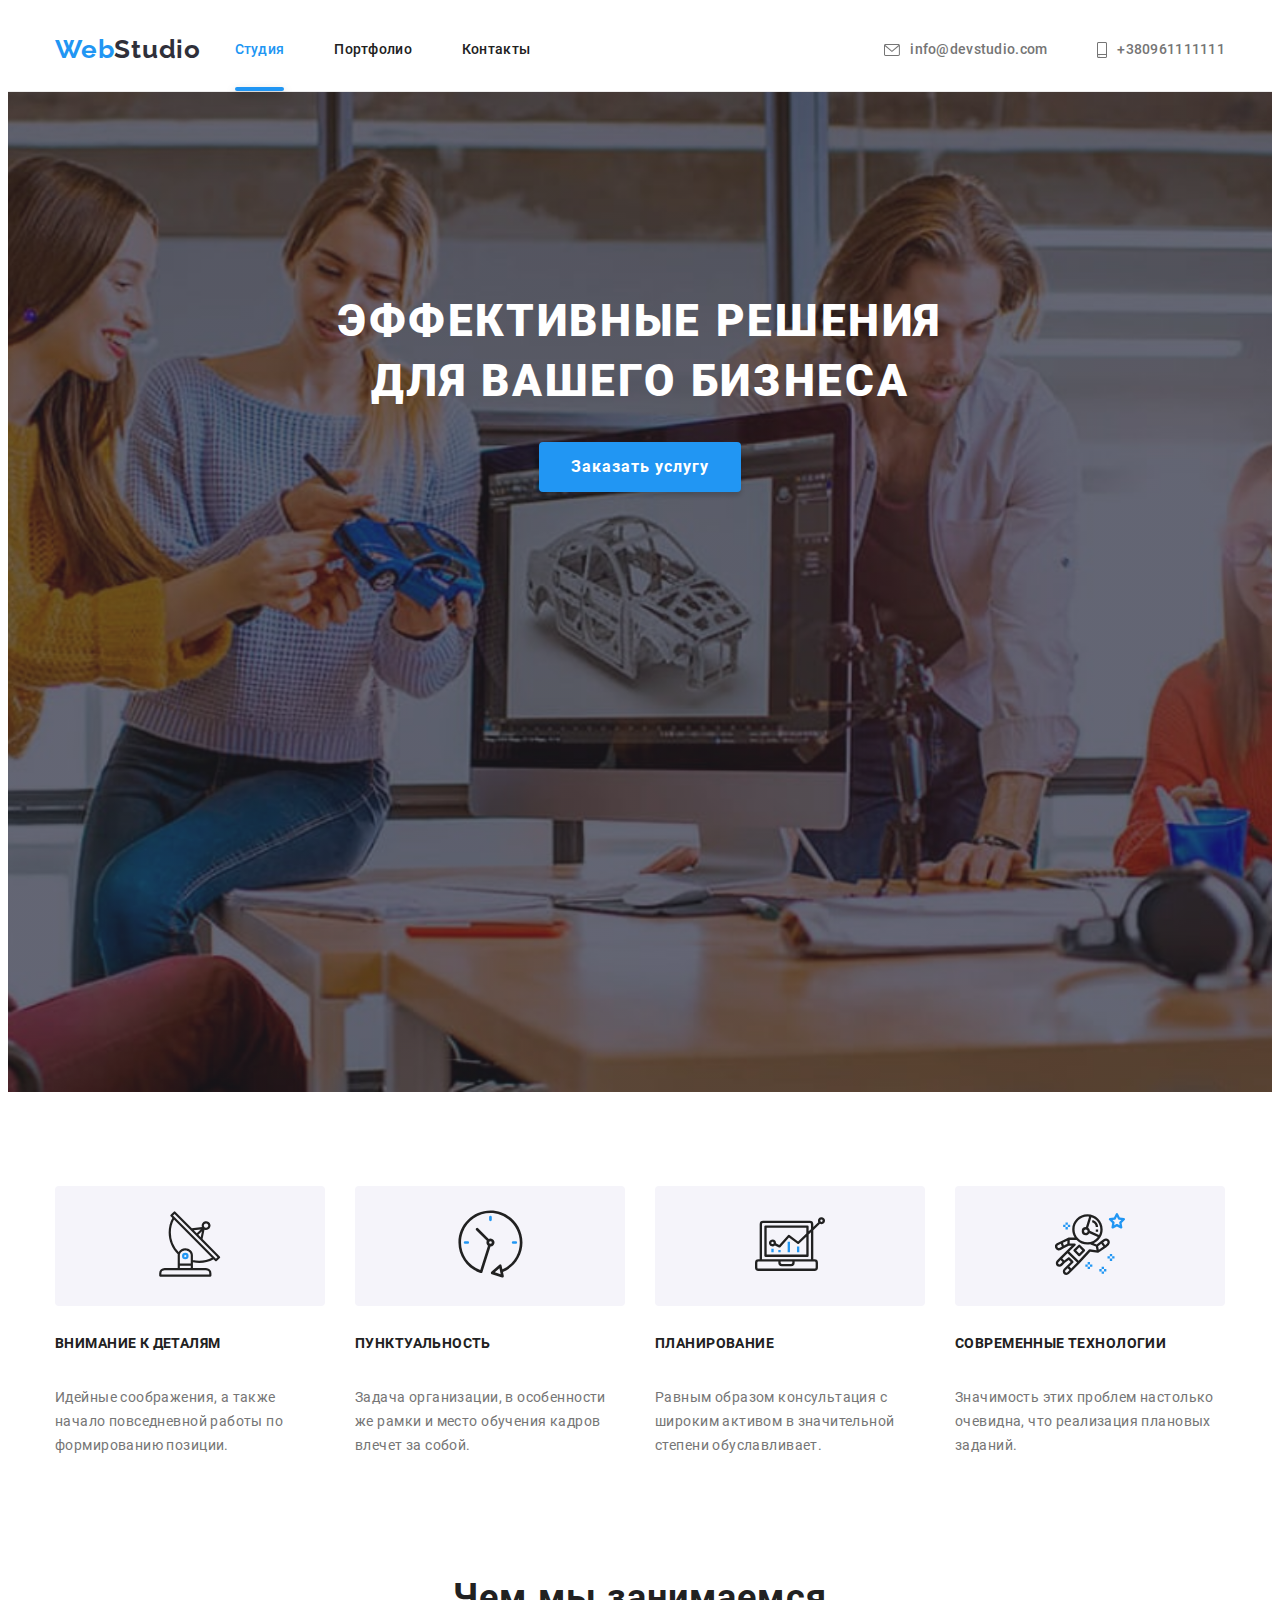
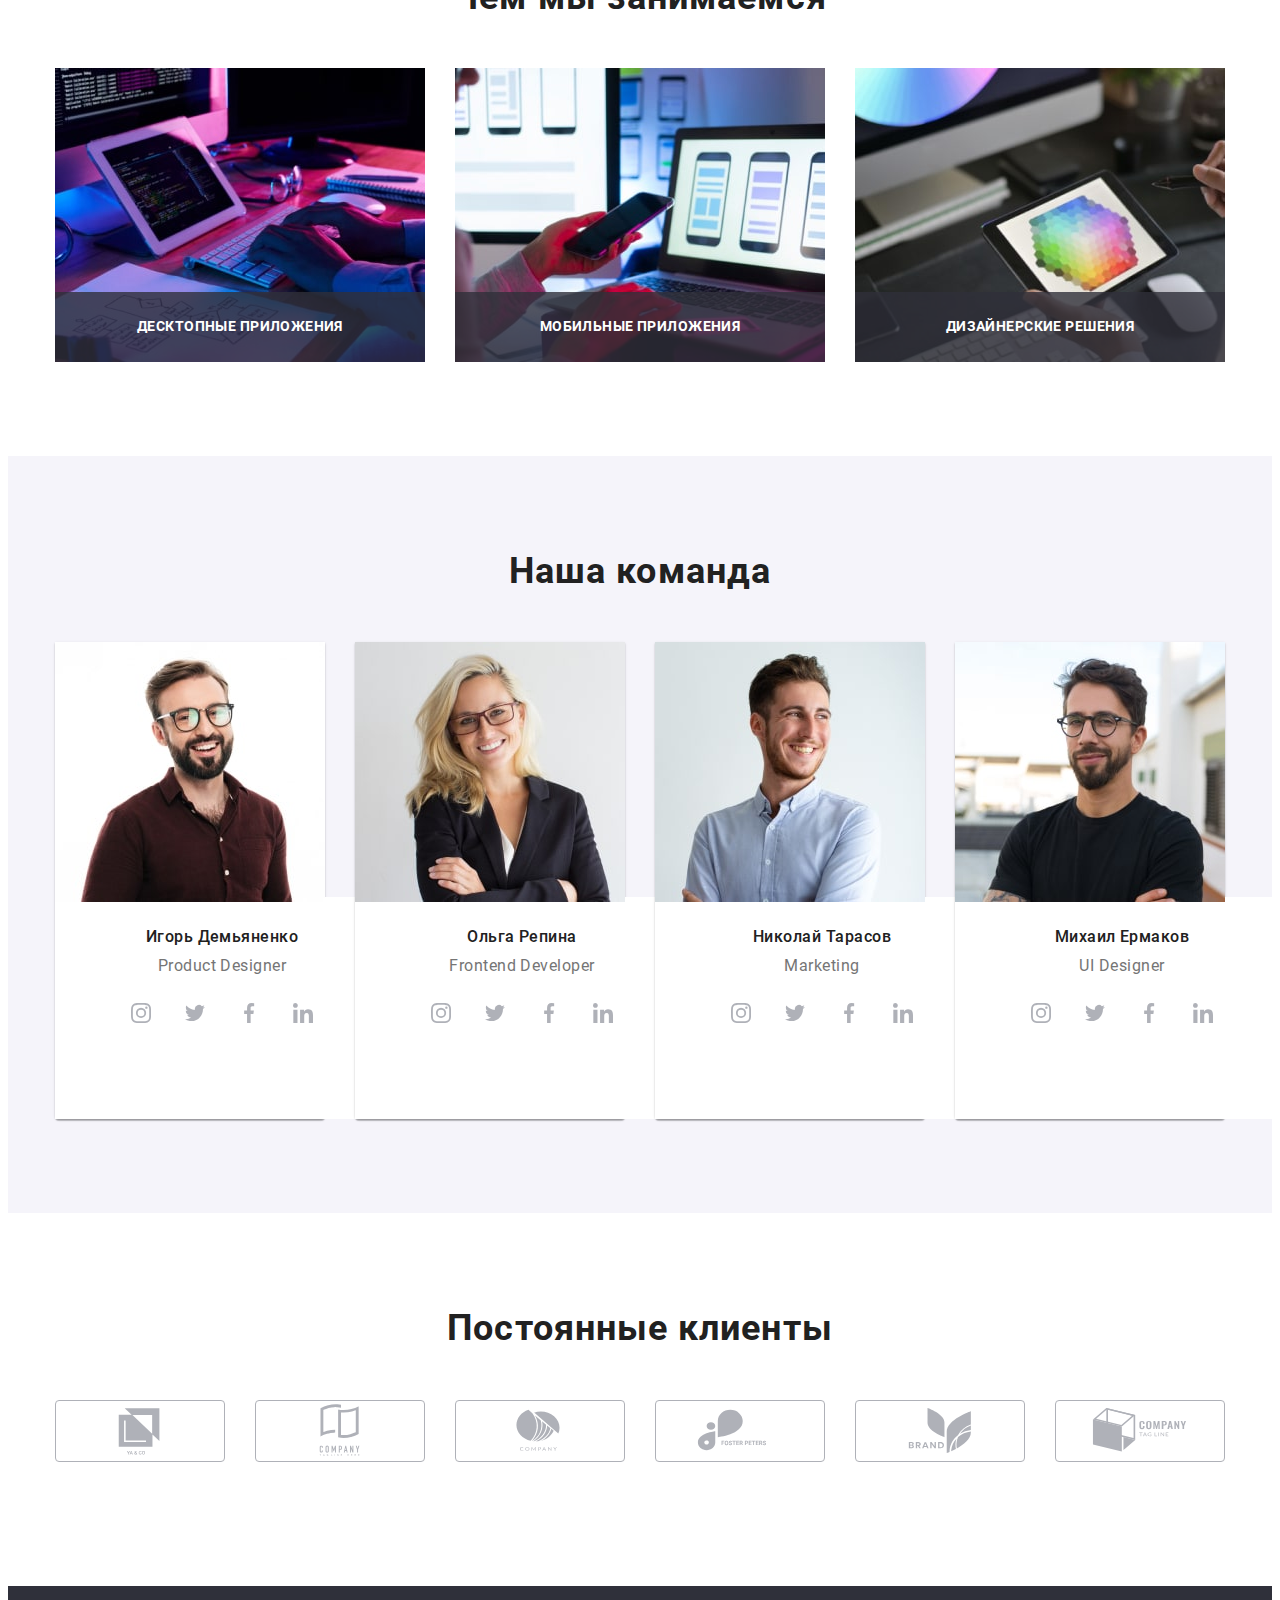
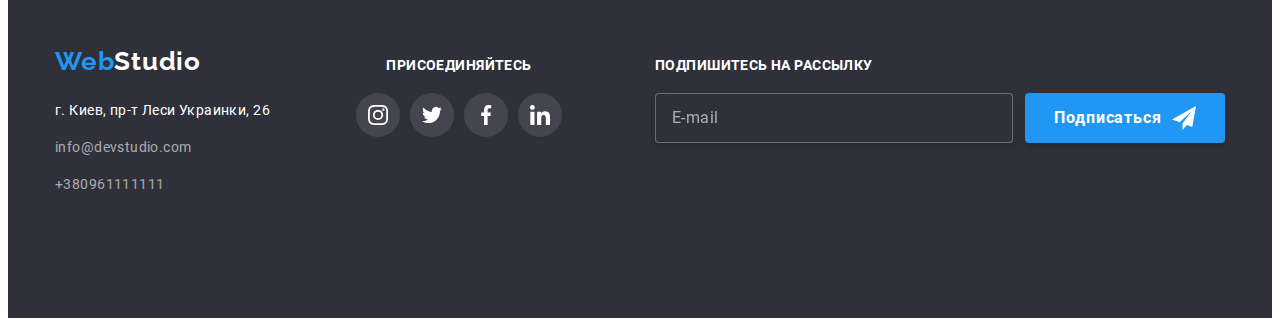
==== commit d19d312c: "update header and footer" ====
--- a/index.html
+++ b/index.html
@@ -25,102 +25,103 @@
             <use href="./images/icons.svg#icon-menu_24px"></use>
           </svg>
         </button>
-      </div>
-      <div class="header-menu is-hidden">
-        <button type="button" class="menu-close-btn">
-          <svg class="menu-close-btn__icon" width="18.67" height="18.67">
-            <use href="./images/icons.svg#icon-cross"></use>
-          </svg>
-        </button>
-      </div>
-      <nav class="nav__site">
-        <ul class="nav__list link">
-          <li class="nav__item">
-            <a href="./index.html" class="nav__link link current">Студия</a>
+
+        <div class="header-menu is-hidden">
+          <button type="button" class="menu-close-btn">
+            <svg class="menu-close-btn__icon" width="18.67" height="18.67">
+              <use href="./images/icons.svg#icon-cross"></use>
+            </svg>
+          </button>
+        </div>
+        <nav class="nav__site">
+          <ul class="nav__list link">
+            <li class="nav__item">
+              <a href="./index.html" class="nav__link link current">Студия</a>
+            </li>
+            <li class="nav__item">
+              <a href="./portfolio.html" class="nav__link link">Портфолио</a>
+            </li>
+            <li class="nav__item">
+              <a href="" class="nav__link link">Контакты</a>
+            </li>
+          </ul>
+        </nav>
+
+        <ul class="contacts link">
+          <li class="contacts__item">
+            <a href="" class="contacts__link link">
+              <svg class="contacts__pic" width="16" height="12">
+                <use href="./images/icons.svg#icon-envelope"></use>
+              </svg>
+              info@devstudio.com</a
+            >
           </li>
-          <li class="nav__item">
-            <a href="./portfolio.html" class="nav__link link">Портфолио</a>
-          </li>
-          <li class="nav__item">
-            <a href="" class="nav__link link">Контакты</a>
+          <li class="contacts__item">
+            <a href="" class="contacts__link link">
+              <svg class="contacts__pic" width="10" height="16">
+                <use href="./images/icons.svg#icon-smartphone"></use>
+              </svg>
+              +380961111111</a
+            >
           </li>
         </ul>
-      </nav>
-
-      <ul class="contacts link">
-        <li class="contacts__item">
-          <a href="" class="contacts__link link">
-            <svg class="contacts__pic" width="16" height="12">
-              <use href="./images/icons.svg#icon-envelope"></use>
-            </svg>
-            info@devstudio.com</a
-          >
-        </li>
-        <li class="contacts__item">
-          <a href="" class="contacts__link link">
-            <svg class="contacts__pic" width="10" height="16">
-              <use href="./images/icons.svg#icon-smartphone"></use>
-            </svg>
-            +380961111111</a
-          >
-        </li>
-      </ul>
-      <div class="mob_menu is-hidden">
-        <div class="container mob_container">
-          <button type="button" class="menu-close-button closeMenuBtn">
-            <svg class="menu-close-btn__icon" width="18.67" height="18.67">
-              <use href="./images/icons.svg#icon-close_24px"></use>
-            </svg>
-          </button>
-          <nav class="mob-menu__nav">
-            <ul class="mob_menu__list link">
-              <li class="mob_menu_nav__item">
-                <a
-                  href="./index.html"
-                  class="mob_menu_nav__link link mob-current"
-                  >Студия</a
-                >
-              </li>
-              <li class="mob_menu_nav__item">
-                <a href="./portfolio.html" class="mob_menu_nav__link link"
-                  >Портфолио</a
-                >
-              </li>
-              <li class="mob_menu_nav__item">
-                <a href="" class="mob_menu_nav__link link">Контакты</a>
-              </li>
-            </ul>
-          </nav>
-          <div class="header-soc-sites">
-            <ul class="mob_menu_contacts link">
-              <li class="mob_menu_contacts__item">
-                <a href="" class="mob_menu_contacts__tel link">
-                  +380961111111</a
-                >
-              </li>
-              <li class="mob_menu_contacts__item">
-                <a href="" class="mob_menu_contacts__mail link">
-                  info@devstudio.com</a
-                >
-              </li>
-            </ul>
-            <ul class="header-soc-sites__list link">
-              <li class="header-soc-sites__item">
-                <a href="" class="header-soc-sites__link link">Instagram</a>
-              </li>
-              <li class="header-soc-sites__item">
-                <div class="header-soc-sites__border"></div>
-                <a href="" class="header-soc-sites__link link">Twitter</a>
-              </li>
-              <li class="header-soc-sites__item">
-                <div class="header-soc-sites__border"></div>
-                <a href="" class="header-soc-sites__link link">Facebook</a>
-              </li>
-              <li class="header-soc-sites__item">
-                <div class="header-soc-sites__border"></div>
-                <a href="" class="header-soc-sites__link link">LinkedIn</a>
-              </li>
-            </ul>
+        <div class="mob_menu is-hidden">
+          <div class="container mob_container">
+            <button type="button" class="menu-close-button closeMenuBtn">
+              <svg class="menu-close-btn__icon" width="18.67" height="18.67">
+                <use href="./images/icons.svg#icon-close_24px"></use>
+              </svg>
+            </button>
+            <nav class="mob-menu__nav">
+              <ul class="mob_menu__list link">
+                <li class="mob_menu_nav__item">
+                  <a
+                    href="./index.html"
+                    class="mob_menu_nav__link link mob-current"
+                    >Студия</a
+                  >
+                </li>
+                <li class="mob_menu_nav__item">
+                  <a href="./portfolio.html" class="mob_menu_nav__link link"
+                    >Портфолио</a
+                  >
+                </li>
+                <li class="mob_menu_nav__item">
+                  <a href="" class="mob_menu_nav__link link">Контакты</a>
+                </li>
+              </ul>
+            </nav>
+            <div class="header-soc-sites">
+              <ul class="mob_menu_contacts link">
+                <li class="mob_menu_contacts__item">
+                  <a href="" class="mob_menu_contacts__tel link">
+                    +380961111111</a
+                  >
+                </li>
+                <li class="mob_menu_contacts__item">
+                  <a href="" class="mob_menu_contacts__mail link">
+                    info@devstudio.com</a
+                  >
+                </li>
+              </ul>
+              <ul class="header-soc-sites__list link">
+                <li class="header-soc-sites__item">
+                  <a href="" class="header-soc-sites__link link">Instagram</a>
+                </li>
+                <li class="header-soc-sites__item">
+                  <div class="header-soc-sites__border"></div>
+                  <a href="" class="header-soc-sites__link link">Twitter</a>
+                </li>
+                <li class="header-soc-sites__item">
+                  <div class="header-soc-sites__border"></div>
+                  <a href="" class="header-soc-sites__link link">Facebook</a>
+                </li>
+                <li class="header-soc-sites__item">
+                  <div class="header-soc-sites__border"></div>
+                  <a href="" class="header-soc-sites__link link">LinkedIn</a>
+                </li>
+              </ul>
+            </div>
           </div>
         </div>
       </div>
--- a/css/main.min.css
+++ b/css/main.min.css
@@ -1 +1 @@
-@font-face{font-family:"Roboto";font-style:normal;font-weight:400;src:url("../fonts/roboto-v30-cyrillic-regular.eot");src:local(""),url("../fonts/roboto-v30-cyrillic-regular.eot?#iefix") format("embedded-opentype"),url("../fonts/roboto-v30-cyrillic-regular.woff2") format("woff2"),url("../fonts/roboto-v30-cyrillic-regular.woff") format("woff"),url("../fonts/roboto-v30-cyrillic-regular.ttf") format("truetype"),url("../fonts/roboto-v30-cyrillic-regular.svg#Roboto") format("svg")}@font-face{font-family:"Roboto";font-style:normal;font-weight:500;src:url("../fonts/roboto-v30-cyrillic-500.eot");src:local(""),url("../fonts/roboto-v30-cyrillic-500.eot?#iefix") format("embedded-opentype"),url("../fonts/roboto-v30-cyrillic-500.woff2") format("woff2"),url("../fonts/roboto-v30-cyrillic-500.woff") format("woff"),url("../fonts/roboto-v30-cyrillic-500.ttf") format("truetype"),url("../fonts/roboto-v30-cyrillic-500.svg#Roboto") format("svg")}@font-face{font-family:"Roboto";font-style:normal;font-weight:700;src:url("../fonts/roboto-v30-cyrillic-700.eot");src:local(""),url("../fonts/roboto-v30-cyrillic-700.eot?#iefix") format("embedded-opentype"),url("../fonts/roboto-v30-cyrillic-700.woff2") format("woff2"),url("../fonts/roboto-v30-cyrillic-700.woff") format("woff"),url("../fonts/roboto-v30-cyrillic-700.ttf") format("truetype"),url("../fonts/roboto-v30-cyrillic-700.svg#Roboto") format("svg")}@font-face{font-family:"Roboto";font-style:normal;font-weight:900;src:url("../fonts/roboto-v30-cyrillic-900.eot");src:local(""),url("../fonts/roboto-v30-cyrillic-900.eot?#iefix") format("embedded-opentype"),url("../fonts/roboto-v30-cyrillic-900.woff2") format("woff2"),url("../fonts/roboto-v30-cyrillic-900.woff") format("woff"),url("../fonts/roboto-v30-cyrillic-900.ttf") format("truetype"),url("../fonts/roboto-v30-cyrillic-900.svg#Roboto") format("svg")}@font-face{font-family:"Raleway";font-style:normal;font-weight:700;src:url("../fonts/raleway-v27-cyrillic-700.eot");src:local(""),url("../fonts/raleway-v27-cyrillic-700.eot?#iefix") format("embedded-opentype"),url("../fonts/raleway-v27-cyrillic-700.woff2") format("woff2"),url("../fonts/raleway-v27-cyrillic-700.woff") format("woff"),url("../fonts/raleway-v27-cyrillic-700.ttf") format("truetype"),url("../fonts/raleway-v27-cyrillic-700.svg#Raleway") format("svg")}:root{--header-color: #212121;--header-text-color: #2f303a;--main-color: #2196f3;--main-bgd-color: #ffffff;--main-team-color: #f5f4fa;--contacts-color: #757575}p,h1,h2,h3,h4,h5,h6{margin:0}ul{margin:0;padding-left:0}.section{width:1600px}img{display:block;height:auto;max-width:100%}body{font-family:"Roboto",sans-serif;color:var(--header-color);background-color:var(--main-bgd-color)}.link{list-style:none;text-decoration:none}.visually-hidden{position:absolute;width:1px;height:1px;margin:-1px;border:0;padding:0;white-space:nowrap;clip-path:inset(100%);clip:rect(0 0 0 0);overflow:hidden}.container{width:1200px;margin-left:auto;margin-right:auto;padding-right:15px;padding-left:15px;outline:1px solid rgba(0,0,0,0);box-sizing:border-box}@media screen and (max-width: 480px){.container{width:100%}}@media screen and (min-width: 480px){.container{width:480px}}@media screen and (min-width: 768px){.container{width:768px}}@media screen and (min-width: 1200px){.container{width:1200px}}.decision__btn{font-family:inherit;font-weight:700;font-size:16px;line-height:1.88;letter-spacing:.06em;text-align:center;align-items:center;color:var(--main-bgd-color);background:var(--main-color);box-shadow:0px 4px 4px rgba(0,0,0,.15);border-radius:4px;cursor:pointer;border:none;margin-top:30px;padding:10px 32px;outline:1px solid rgba(0,0,0,0);transition-property:background,box-shadow,border-radius;transition-duration:250ms;transition-timing-function:cubic-bezier(0.4, 0, 0.2, 1)}.decision__btn:hover,.decision__btn:focus{background:#188ce8;box-shadow:0px 4px 4px rgba(0,0,0,.15);border-radius:4px}.portfolio__btn{font-family:inherit;font-weight:500;font-size:16px;line-height:1.62;text-align:center;letter-spacing:.03em;color:var(--header-color);background:#f5f4fa;border-radius:4px;cursor:pointer;padding:6px 22px;border:none;transition-property:background,box-shadow,color;transition-duration:250ms;transition-timing-function:cubic-bezier(0.4, 0, 0.2, 1)}.portfolio__btn:hover,.portfolio__btn:focus{color:var(--main-bgd-color);background:var(--main-color);box-shadow:0px 3px 1px rgba(0,0,0,.1),0px 1px 2px rgba(0,0,0,.08),0px 2px 2px rgba(0,0,0,.12)}.list-btn{color:var(--main-bgd-color);background-color:var(--main-color)}.subscription__btn{letter-spacing:.06em;color:#fff;font-family:"Roboto",sans-serif;font-weight:700;font-size:16px;line-height:1.88;width:200px;height:50px;box-shadow:0px 4px 4px rgba(0,0,0,.15);border-radius:4px;display:flex;position:relative;cursor:pointer;background:#2196f3;border:none;margin-left:140px;align-items:center;justify-content:center;transition-property:background;transition-duration:250ms;transition-timing-function:cubic-bezier(0.4, 0, 0.2, 1)}.subscription__btn:hover,.subscription__btn:focus{background:#188ce8}@media screen and (min-width: 768px){.subscription__btn{margin:0 auto;justify-content:center}}@media screen and (min-width: 1200px){.subscription__btn{margin-left:12px}}.nav__logo{font-family:"Raleway",sans-serif;font-weight:700;font-size:26px;line-height:1.2;letter-spacing:.03em;color:var(--main-color);padding-top:24px;padding-bottom:25px;align-items:center;display:block;transition-property:text-decoration-color,outline,border-width;transition-duration:250ms;transition-timing-function:cubic-bezier(0.4, 0, 0.2, 1)}.nav__logo:hover,.nav__logo:focus{text-decoration-color:var(--main-color);outline:1px solid #ececec;border-width:100%}@media screen and (max-width: 767px){.nav__logo{width:480px}}@media screen and (min-width: 768px){.nav__logo{padding-top:26px;padding-bottom:26px;margin-right:0px}}@media screen and (min-width: 1200px){.nav__logo{width:145px;padding-right:0;margin-right:58px;margin-left:215px}}.client__logo{width:100%;height:92px}@media screen and (min-width: 480px){.client__logo{display:inline-block;margin-right:0;margin-left:0}}@media screen and (min-width: 768px){.client__logo{display:inline-block;width:226px;margin-right:0;margin-left:0}}@media screen and (min-width: 1200px){.client__logo{width:170px}}.client__logo__item{fill:currentColor}.adress__logo{font-family:"Raleway",sans-serif;font-weight:700;font-size:26px;line-height:1.19;color:var(--main-color);letter-spacing:.03em;display:block;margin-bottom:20px;transition-property:text-decoration-color,outline;transition-duration:250ms;transition-timing-function:cubic-bezier(0.4, 0, 0.2, 1)}.adress__logo:hover,.adress__logo:focus{text-decoration-color:var(--main-color);outline:1px solid #ececec}@media screen and (max-width: 768px){.adress__logo{width:100%}}@media screen and (min-width: 1200px){.adress__logo{display:flex;justify-content:start;align-items:center}}.adress__logo__decor{color:var(--main-bgd-color)}.adress__container{display:block;flex-wrap:wrap}@media screen and (min-width: 768px){.adress__container{display:flex;flex-wrap:wrap;align-items:baseline;width:100%}}@media screen and (min-width: 1200px){.adress__container{display:flex;flex-wrap:wrap;align-items:baseline;justify-content:flex-start}}@media screen and (max-width: 1200px){.adress__container{text-align:center;justify-content:center;width:100%}}.page__header{display:flex;font-weight:500;font-size:14px;line-height:1.14;letter-spacing:.02em}.nav__main{display:flex;align-items:center}.nav__site .contacts{display:none;align-items:center}@media screen and (min-width: 768px){.nav__site .contacts{display:flex}}.nav__link{padding-top:32px;padding-bottom:32px}.nav__list{display:none;align-items:center}@media screen and (min-width: 768px){.nav__list{display:flex}}.link.current{color:var(--main-color)}.nav__item{position:relative;z-index:1}.current::after{content:"";display:block;width:100%;height:4px;background:#2196f3;border-radius:2px;position:absolute;filter:drop-shadow(0px 4px 4px rgba(0, 0, 0, 0.25));bottom:-1px}.nav__text{font-family:"Raleway",sans-serif;font-style:normal;font-weight:700;font-size:26px;line-height:1.19;letter-spacing:.03em;color:var(--header-text-color)}.nav__link{font-weight:500;font-size:14px;line-height:1.14;letter-spacing:.02em;color:var(--header-color);transition-property:color;transition-duration:250ms;transition-timing-function:cubic-bezier(0.4, 0, 0.2, 1);display:block}.nav__link:hover,.nav__link:focus{color:var(--main-color);text-decoration-color:var(--main-color)}.nav__item+.nav__item{margin-left:50px}@media screen and (max-width: 768px){.contacts{display:none;margin-left:auto}}@media screen and (min-width: 768px){.contacts{display:flex;flex-wrap:wrap;align-items:center}}.contacts__link{font-weight:500;font-size:14px;line-height:1.14;letter-spacing:.02em;color:var(--contacts-color);padding-top:32px;padding-bottom:32px;display:none;align-items:center;justify-content:center;transition-property:color,text-decoration-color;transition-duration:250ms;transition-timing-function:cubic-bezier(0.4, 0, 0.2, 1)}.contacts__link:hover,.contacts__link:focus{color:var(--main-color);text-decoration-color:var(--main-color)}@media screen and (min-width: 768px){.contacts__link{display:flex;padding-top:0;padding-bottom:0;margin-left:50px}}@media screen and (min-width: 1200px){.contacts__link{display:flex;align-items:center;justify-content:center;text-align:center}}.contacts__pic{fill:currentColor;margin-right:10px}.menu-open-button{display:flex;justify-content:center;align-items:center;width:40px;height:40px;border:none;background:rgba(0,0,0,0);cursor:pointer;transition-property:color,text-decoration-color;transition-duration:250ms;transition-timing-function:cubic-bezier(0.4, 0, 0.2, 1)}@media screen and (min-width: 768px){.menu-open-button{display:none}}.menu-close-button{position:absolute;top:10px;right:15px;display:flex;justify-content:center;align-items:center;height:40px;width:40px;background:rgba(0,0,0,0);border:none;cursor:pointer;transition-property:color,text-decoration-color;transition-duration:250ms;transition-timing-function:cubic-bezier(0.4, 0, 0.2, 1)}.menu-close-button{display:block;margin-left:auto}.menu-open-button:hover,.menu-close-button:hover,.menu-open-button:focus,.menu-close-button:focus{color:var(--main-color);text-decoration-color:var(--main-color)}.menu-close-btn__icon,.menu-open-btn__icon{fill:var(--main-color);transition-property:color,text-decoration-color;transition-duration:250ms;transition-timing-function:cubic-bezier(0.4, 0, 0.2, 1)}.button{padding:0;cursor:pointer}.mob_menu{display:flex;flex-direction:column;justify-content:space-between;position:fixed;background:#fff;box-shadow:0px 4px 8px rgba(0,0,0,.04),0px 2px 4px rgba(0,0,0,.08),0px 1px 3px rgba(0,0,0,.16);top:0;left:0;width:100%;height:100%;z-index:2;padding:48px 25px;overflow-y:scroll;transition:opacity 250ms cubic-bezier(0.4, 0, 0.2, 1),visibility 250ms cubic-bezier(0.4, 0, 0.2, 1)}@media screen and (min-width: 768px){.mob_menu{display:none}}.mob_menu_nav__item:not(:first-child){margin-bottom:32px}.mob_menu_contacts__item:first-child{margin-bottom:32px}.mob_menu__list{display:flex;flex-direction:column-reverse;margin-bottom:302px}.link.mob-current{color:#2196f3}.mob_menu_nav__link{font-weight:500;font-size:40px;line-height:1.18;letter-spacing:.02em;color:#212121}.mob_menu_contacts__tel{font-weight:500;font-size:34px;line-height:1.18;letter-spacing:.02em;color:#2196f3}.mob_menu_contacts__mail{font-weight:500;font-size:24px;line-height:1.17;letter-spacing:.02em;color:#757575}.header-soc-sites{display:flex;flex-wrap:wrap}.header-soc-sites__list{display:flex;margin-top:64px}@media screen and (min-width: 768px){.header-soc-sites__list{display:none}}.header-soc-sites__item{display:flex;margin-left:10px}.header-soc-sites__item:first-child{margin-left:0}.header-soc-sites__link{display:flex;font-weight:500;font-size:18px;line-height:1.22;letter-spacing:.02em;color:#2196f3}.header-soc-sites__link:first-child{margin-left:0}.header-soc-sites__border{width:1px;height:22px;margin-right:10px;background-color:rgba(33,33,33,.2)}.mob-container{position:absolute;transition:transform 250ms cubic-bezier(0.4, 0, 0.2, 1)}.decision__title{font-weight:900;font-size:26px;line-height:1.62;letter-spacing:.06em;text-transform:uppercase;color:var(--main-bgd-color);max-width:480px;outline:1px solid rgba(0,0,0,0)}@media screen and (min-width: 768px){.decision__title{max-width:360px;text-align:center;margin:0 auto}}@media screen and (min-width: 1200px){.decision__title{font-size:44px;line-height:1.36;text-align:center;max-width:696px;margin:0 auto}}.decision{height:400px;padding:118px 0;text-align:center;background-repeat:no-repeat;background-position:50% 50%;background-size:cover;width:480px;background-image:linear-gradient(to right, rgba(47, 48, 58, 0.4), rgba(47, 48, 58, 0.4)),url(../images/hero_mob_1x-min.jpg);margin:0;background-color:#c4c4c4}@media(min-device-pixel-ratio: 2),(-webkit-min-device-pixel-ratio: 2),(min-resolution: 192dpi),(min-resolution: 2dppx){.decision{background-image:linear-gradient(to right, rgba(47, 48, 58, 0.4), rgba(47, 48, 58, 0.4)),url(../images/hero_mob_2x-min.jpg)}}@media screen and (min-width: 768px){.decision{width:768px;background-image:linear-gradient(to right, rgba(47, 48, 58, 0.4), rgba(47, 48, 58, 0.4)),url(../images/hero_tab_1x-min.jpg)}}@media screen and (min-width: 768px)and (min-device-pixel-ratio: 2),screen and (min-width: 768px)and (-webkit-min-device-pixel-ratio: 2),screen and (min-width: 768px)and (min-resolution: 192dpi),screen and (min-width: 768px)and (min-resolution: 2dppx){.decision{background-image:linear-gradient(to right, rgba(47, 48, 58, 0.4), rgba(47, 48, 58, 0.4)),url(../images/hero_tab_2x-min.jpg)}}@media screen and (min-width: 1200px){.decision{padding:200px 0;width:100%;height:600px;max-width:1600px;margin:0 auto;background-image:linear-gradient(to right, rgba(47, 48, 58, 0.4), rgba(47, 48, 58, 0.4)),url(../images/hero_desk_1x-min.jpg)}}@media screen and (min-width: 1200px)and (min-device-pixel-ratio: 2),screen and (min-width: 1200px)and (-webkit-min-device-pixel-ratio: 2),screen and (min-width: 1200px)and (min-resolution: 192dpi),screen and (min-width: 1200px)and (min-resolution: 2dppx){.decision{background-image:linear-gradient(to right, rgba(47, 48, 58, 0.4), rgba(47, 48, 58, 0.4)),url(../images/hero_desk_2x-min.jpg)}}.benefits{width:100%}@media screen and (min-width: 480px){.benefits{padding-top:60px;padding-bottom:60px}}@media screen and (min-width: 768px){.benefits{padding-top:60px;padding-bottom:60px}}@media screen and (min-width: 1200px){.benefits{padding-top:94px;padding-bottom:94px}}.benefits__list{display:flex;flex-wrap:wrap;gap:30px}.benefits__text{font-size:14px;line-height:1.71;color:var(--contacts-color);letter-spacing:.03em;outline:1px solid rgba(0,0,0,0);display:block}@media screen and (min-width: 480px){.benefits__text{width:450px;height:50px;align-content:center}}@media screen and (min-width: 768px){.benefits__text{width:100%;height:75px}}@media screen and (min-width: 1200px){.benefits__text{flex-basis:calc(25% - 30px);width:270px;height:120px}}.benefits__title{font-weight:700;font-size:14px;line-height:1.14;text-transform:uppercase;letter-spacing:.03em;outline:1px solid rgba(0,0,0,0);margin-bottom:10px;text-align:center;justify-content:center;display:flex}@media screen and (min-width: 768px){.benefits__title{width:100%;height:16px;margin-bottom:10px;justify-content:start}}@media screen and (min-width: 1200px){.benefits__title{display:flex;text-align:center}}@media screen and (min-width: 768px){.benefits__item{width:354px}}@media screen and (min-width: 1200px){.benefits__item{width:270px}}.benefits__wrapper{margin-bottom:30px;display:flex;background:var(--main-team-color);border-radius:4px;align-items:center;justify-content:center}@media screen and (min-width: 480px){.benefits__wrapper{width:450px;height:120px}}@media screen and (min-width: 768px){.benefits__wrapper{width:354px;height:120px}}@media screen and (min-width: 1200px){.benefits__wrapper{width:270px;height:120px}}.works{display:none;font-weight:700;font-size:36px;line-height:1.17;text-align:center;letter-spacing:.03em;width:100%;padding-bottom:94px}@media screen and (min-width: 1200px){.works{display:flex}}.works__title{font-weight:700;font-size:36px;line-height:1.17;text-align:center;letter-spacing:.03em;color:var(--header-color);outline:1px solid rgba(0,0,0,0);transition-property:text-decoration-color,text-decoration-line;transition-duration:250ms;transition-timing-function:cubic-bezier(0.4, 0, 0.2, 1)}.works__title:hover,.works__title:focus{text-decoration-line:underline;text-decoration-color:var(--main-color)}.works__list{display:flex;margin-top:50px}img{display:block;max-width:100%;height:auto}.works__item{margin-right:30px;outline:1px solid rgba(0,0,0,0);width:370px}.works__item:last-child{margin-right:0}.works__wrapper{position:relative}.works__text__describe{font-family:"Roboto",sans-serif;font-weight:700;font-size:14px;line-height:1.14;letter-spacing:.03em;align-items:center;text-transform:uppercase;color:#fff;display:flex;height:70px;width:100%;align-items:center;justify-content:center}.works__wrapper__picture{background:rgba(47,48,58,.8);width:100%;height:70px}.works__wrapper__picture{position:absolute;bottom:0;left:0}.team{font-weight:700;font-size:36px;line-height:1.17;text-align:center;background:var(--main-team-color);border-radius:0px;letter-spacing:.03em;width:100%;padding-top:60px;padding-bottom:60px}@media screen and (min-width: 768px){.team{display:flex}}@media screen and (min-width: 1200px){.team{padding-top:94px;padding-bottom:94px}}.team__title{font-weight:700;font-size:28px;line-height:1.18;text-align:center;background:var(--main-team-color);border-radius:0px;letter-spacing:.03em;display:block;outline:1px solid rgba(0,0,0,0);display:block;margin-bottom:30px;transition-property:text-decoration-color,text-decoration-line;transition-duration:250ms;transition-timing-function:cubic-bezier(0.4, 0, 0.2, 1)}.team__title:hover,.team__title:focus{text-decoration-line:underline;text-decoration-color:var(--main-color)}@media screen and (min-width: 768px){.team__title{margin-bottom:30px}}@media screen and (min-width: 1200px){.team__title{margin-bottom:50px;font-size:36px;line-height:1.17}}.team__list{display:block}@media screen and (min-width: 768px){.team__list{display:flex;flex-wrap:wrap;gap:30px}}.team__photo{display:block;box-shadow:0px 1px 3px rgba(0,0,0,.12),0px 1px 1px rgba(0,0,0,.14),0px 2px 1px rgba(0,0,0,.2);border-radius:0px 0px 4px 4px;margin-bottom:30px;width:450px}@media screen and (min-width: 768px){.team__photo{width:354px;margin-bottom:0}}@media screen and (min-width: 1200px){.team__photo{width:270px;margin-bottom:0}}.last__photo{margin-bottom:0}.team__wrapper{flex-wrap:wrap;background-color:var(--main-bgd-color);margin-top:-5px;padding:30px 122px;text-align:center;justify-content:center;width:450px;height:162px}@media screen and (min-width: 768px){.team__wrapper{width:354px;padding:30px 74px}}@media screen and (min-width: 1200px){.team__wrapper{width:270px;padding:30px 32px}}.team__title__participant{font-weight:500;font-size:16px;line-height:1.19;text-align:center;letter-spacing:.03em;color:var(--header-color);height:auto;display:block;margin-bottom:10px;transition-property:text-decoration-color,text-decoration-line;transition-duration:250ms;transition-timing-function:cubic-bezier(0.4, 0, 0.2, 1)}.team__title__participant:hover,.team__title__participant:focus{text-decoration-line:underline;text-decoration-color:var(--main-color)}.team__text{font-weight:400;font-size:16px;line-height:1.19;text-align:center;letter-spacing:.03em;color:var(--contacts-color);display:block;margin-bottom:16px;transition-property:text-decoration-color,text-decoration-line;transition-duration:250ms;transition-timing-function:cubic-bezier(0.4, 0, 0.2, 1)}.team__text:hover,.team__text:focus{text-decoration-line:underline;text-decoration-color:var(--main-color)}.social-sites{display:flex;justify-content:center}.social-sites__item{width:44px;height:44px;margin-left:10px}.social-sites__item:first-child{margin-left:0}.social-sites__link{display:block;width:100%;height:100%;border-radius:50%;background-color:var(--main-bgd-color);color:#afb1b8;display:flex;align-items:center;justify-content:center;transition-property:background-color,color;transition-duration:250ms;transition-timing-function:cubic-bezier(0.4, 0, 0.2, 1)}.social-sites__link:hover,.social-sites__link:focus{background-color:var(--main-color);color:#fff}.social-sites__link .social-sites__icon{fill:currentColor}.client{width:100%}@media screen and (min-width: 320px){.client{margin-right:0;margin-left:0;padding-top:60px;padding-bottom:60px}}@media screen and (min-width: 768px){.client{margin-right:0;margin-left:0;padding-top:60px;padding-bottom:60px}}@media screen and (min-width: 1200px){.client{padding-top:94px;padding-bottom:94px}}.client__title{font-weight:700;text-align:center;letter-spacing:.03em;color:var(--header-color);font-size:36px;line-height:1.17}@media screen and (min-width: 320px){.client__title{font-size:28px;line-height:1.18;margin-bottom:30px}}@media screen and (min-width: 768px){.client__title{font-size:28px;line-height:1.18;margin-bottom:30px}}@media screen and (min-width: 1200px){.client__title{margin-bottom:50px;font-size:36px;line-height:1.17}}.client__list{display:flex;gap:30px}@media screen and (min-width: 320px){.client__list{flex-wrap:wrap;justify-content:space-around}}@media screen and (min-width: 768px){.client__list{flex-wrap:wrap;justify-content:space-between}}@media screen and (min-width: 1200px){.client__list{margin-top:50px;align-items:center;justify-content:center}}.client__link{border:1px solid #afb1b8;border-radius:4px;display:flex;align-items:center;justify-content:center;color:#afb1b8;outline:rgba(0,0,0,0);transition-property:border-color,color;transition-duration:250ms;transition-timing-function:cubic-bezier(0.4, 0, 0.2, 1)}.client__link:hover,.client__link:focus{border-color:#2196f3;color:#2196f3}@media screen and (min-width: 320px){.client__link{width:210px;height:92px}}@media screen and (min-width: 768px){.client__link{width:226px;height:92px}}@media screen and (min-width: 1200px){.client__link{width:170px;height:92px}}.adress{font-family:"Roboto",sans-serif;font-style:normal;font-size:14px;line-height:1.71;letter-spacing:.03em;background:var(--header-text-color);padding-top:60px;padding-bottom:60px;outline:1px solid rgba(0,0,0,0);width:480px}@media screen and (min-width: 768px){.adress{width:768px}}@media screen and (min-width: 1200px){.adress{width:100%;display:flex;align-items:center;justify-content:start}}@media screen and (max-width: 768px){.all-footer{display:block;width:480px;margin-bottom:60px}}.join__footer{width:100%}@media screen and (min-width: 768px){.join__footer{width:50%;margin-left:auto}}@media screen and (min-width: 1200px){.join__footer{margin-left:0;width:100%}}@media screen and (min-width: 768px){.adress__wrapper{width:33.3333333333%}}.adress__item{margin-bottom:8px}@media screen and (min-width: 1200px){.adress__item{margin-bottom:9px}}.adress__item:last-child{margin-bottom:60px}.adress__link{font-size:14px;line-height:2;color:var(--main-bgd-color);letter-spacing:.03em;display:block;transition-property:color,text-decoration-line;transition-duration:250ms;transition-timing-function:cubic-bezier(0.4, 0, 0.2, 1)}.adress__link:hover,.adress__link:focus{text-decoration-line:underline;text-decoration-color:var(--main-color);color:var(--main-color)}@media screen and (min-width: 1200px){.adress__link{width:100%}}.adress__link__mail{font-size:14px;line-height:2;color:rgba(255,255,255,.6);letter-spacing:.03em;display:block;transition-property:color,text-decoration-line;transition-duration:250ms;transition-timing-function:cubic-bezier(0.4, 0, 0.2, 1)}.adress__link__mail:hover,.adress__link__mail:focus{text-decoration-line:underline;text-decoration-color:var(--main-color);color:var(--main-color)}@media screen and (min-width: 1200px){.adress__link__mail:hover,.adress__link__mail:focus{margin-bottom:9px}}.adress__link__phone{font-size:14px;line-height:2;color:rgba(255,255,255,.6);letter-spacing:.03em;transition-property:color,text-decoration-line;transition-duration:250ms;transition-timing-function:cubic-bezier(0.4, 0, 0.2, 1)}.adress__link__phone:hover,.adress__link__phone:focus{text-decoration-line:underline;text-decoration-color:var(--main-color);color:var(--main-color)}.adress__list .adress__item{font-style:normal}.adress__list{display:block}@media screen and (min-width: 1200px){.adress__list{width:33.3333333333%;margin-right:0}}.join__list{display:flex}@media screen and (max-width: 1200px){.join__list{flex-wrap:wrap;align-items:center;justify-content:center}}.join__text{margin-bottom:20px;font-family:"Roboto",sans-serif;font-style:normal;font-weight:700;font-size:14px;line-height:1.14;letter-spacing:.03em;text-transform:uppercase;color:#fff;display:block;margin-bottom:20px}.join__item{width:44px;height:44px;background:rgba(255,255,255,.1);border-radius:50%;margin-left:10px}.join__item:first-child{margin-left:0}@media screen and (max-width: 1200px){.join__item{display:flex;flex-wrap:wrap;align-items:center;justify-content:center}}@media screen and (min-width: 1200px){.join__item{display:block}}.join__link{display:block;justify-content:center;align-items:center;border-radius:50%;transition-property:background-color;transition-duration:250ms;transition-timing-function:cubic-bezier(0.4, 0, 0.2, 1)}.join__link:hover,.join__link:focus{background-color:var(--main-color)}@media screen and (min-width: 1200px){.join__link{display:flex;width:100%;height:100%}}.join__svg{display:block;fill:#fff}.subscription{margin-left:auto}@media screen and (min-width: 768px){.subscription{width:100%}}@media screen and (min-width: 1200px){.subscription{width:33.3333333333%;margin-left:93px}}@media screen and (max-width: 1200px){.subscription{display:block}}.subscription__text{font-family:"Roboto",sans-serif;font-weight:700;font-size:14px;line-height:1.14;letter-spacing:.03em;text-transform:uppercase;color:#fff;display:block;margin-bottom:20px}.subscription__email{width:358px;height:50px;box-sizing:border-box;border:1px solid rgba(255,255,255,.3);filter:drop-shadow(0px 4px 4px rgba(0, 0, 0, 0.15));border-radius:4px;outline:none;cursor:pointer;padding-top:15px;padding-bottom:15px;padding-left:16px;color:var(--main-bgd-color);background:#2f303a;margin-bottom:20px;transition-property:border-color;transition-duration:250ms;transition-timing-function:cubic-bezier(0.4, 0, 0.2, 1)}.subscription__email:hover,.subscription__email:focus{border-color:#2196f3}.subscription__email::placeholder{font-family:"Roboto";font-size:16px;line-height:1.25;display:flex;align-items:center;letter-spacing:.03em;color:rgba(255,255,255,.6);background:#2f303a;width:100%;height:100%}@media screen and (min-width: 1200px){.subscription__email{margin-bottom:0;display:flex}}.subscription__pic{fill:#fff;width:24px;height:24px;display:flex;margin-left:10px}.subscription__pic::after{content:"";display:flex;position:absolute}.subscription__form{display:flex;justify-content:space-between}@media screen and (max-width: 1200px){.subscription__form{display:block;flex-wrap:wrap;text-align:center;align-items:center;justify-content:center;tify-content:space-between}}.adress~.container{padding-left:0;padding-right:0}.page__header{border-bottom:1px solid #ececec}.portfolio__page{padding-top:60px;padding-bottom:60px}@media screen and (min-width: 1200px){.portfolio__page{padding-top:94px;padding-bottom:94px}}.portfolio__list{margin-bottom:50px;display:flex;flex-wrap:wrap;gap:8px}@media screen and (min-width: 768px){.portfolio__list{display:flex;flex-wrap:nowrap;justify-content:center}}.examples{display:flex;flex-wrap:wrap;margin:-15px}.examples__item{display:flex;margin:15px;width:100%;font-family:"Roboto",sans-serif}@media screen and (min-width: 768px){.examples__item{width:calc(50% - 30px)}}@media screen and (min-width: 1200px){.examples__item{width:calc(33.3333333333% - 30px)}}.examples__link{display:flex;flex-direction:column;height:auto;text-decoration:none;transition-property:background,border,box-shadow;transition-duration:250ms;transition-timing-function:cubic-bezier(0.4, 0, 0.2, 1)}.examples__link:hover,.examples__link:focus{background:#fff;border:1px solid #eee;box-shadow:0px 1px 1px rgba(0,0,0,.12),0px 4px 4px rgba(0,0,0,.06),1px 4px 6px rgba(0,0,0,.16)}.examples__text{position:absolute;top:0;font-family:"Roboto",sans-serif;font-size:18px;line-height:1.56;letter-spacing:.03em;color:#fff;background:rgba(33,150,243,.9);padding:77px 24px;height:100%;overflow-y:scroll;transform:translateY(101%);transition:transform 250ms cubic-bezier(0.4, 0, 0.2, 1);letter-spacing:.03em}@media screen and (min-width: 1200px){.examples__text{padding:63px 24px}}.examples__pictures{position:relative;overflow:hidden}.examples__link:hover .examples__text,.examples__link:focus .examples__text{transform:translateY(0)}.examples__img{width:450px;height:294px}@media screen and (min-width: 1200px){.examples__img{width:370px;height:294px}}.examples__title{font-family:"Roboto",sans-serif;font-weight:700;font-size:18px;line-height:2;letter-spacing:.06em;color:var(--header-color);margin-bottom:4px;transition-property:color;transition-duration:250ms;transition-timing-function:cubic-bezier(0.4, 0, 0.2, 1)}.examples__title:hover,.examples__title:focus{color:var(--main-color)}.examples__wrapper{flex-grow:1;padding:20px 24px;background-color:var(--main-bgd-color);border:1px solid #eee;border-top:0}.examles__text__describe{font-size:16px;line-height:1.88;color:var(--contacts-color);font-family:"Roboto",sans-serif;font-style:normal;letter-spacing:.03em;color:#757575;transition-property:color;transition-duration:250ms;transition-timing-function:cubic-bezier(0.4, 0, 0.2, 1)}.examles__text__describe:hover,.examles__text__describe:focus{color:var(--main-color)}.backdrop{position:fixed;top:0;left:0;width:100vw;height:100vh;transition:opacity 250ms cubic-bezier(0.4, 0, 0.2, 1),visibility 250ms cubic-bezier(0.4, 0, 0.2, 1);background:rgba(0,0,0,.2)}.modal{width:450px;max-height:609px;height:96%;background:#fff;box-shadow:0px 1px 3px rgba(0,0,0,.12),0px 1px 1px rgba(0,0,0,.14),0px 2px 1px rgba(0,0,0,.2);border-radius:4px;top:50%;left:50%;transform:translate(-50%, -50%) scale(1) rotate(0);position:absolute;transition:transform 250ms cubic-bezier(0.4, 0, 0.2, 1);padding:40px}@media screen and (min-width: 1200px){.modal{width:528px;min-height:581px}}.is-hidden{opacity:0;visibility:hidden;pointer-events:none}.backdrop.is-hidden .modal{transform:translate(-50%, -50%) scale(0) rotate(-360deg)}.join-svg-cross{color:#000}.modal-field-head{font-family:"Roboto",sans-serif;font-weight:700;font-size:20px;line-height:1.15;text-align:center;letter-spacing:.03em;color:#212121;display:block;margin-bottom:12px}.modal-field{display:block;width:100%;font-family:"Roboto",sans-serif;font-size:12px;line-height:1.17;letter-spacing:.01em;color:#757575}.modal-input{width:100%;border:1px solid rgba(33,33,33,.2);border-radius:4px;height:40px;background-color:rgba(0,0,0,0);padding-left:42px;outline-color:rgba(0,0,0,0);transition-property:border-color;transition-duration:250ms;transition-timing-function:cubic-bezier(0.4, 0, 0.2, 1)}.modal-input:hover,.modal-input:focus{border-color:#2196f3}.icon-check{width:16px;height:15px;margin-top:25px;transition-property:border-color;transition-duration:250ms;transition-timing-function:cubic-bezier(0.4, 0, 0.2, 1)}.icon-check:hover,.icon-check:focus{border-color:#2196f3}.modal-text{width:370px;height:120px;border:1px solid rgba(33,33,33,.2);border-radius:4px;resize:none;display:block;margin-bottom:20px;padding:12px 16px;outline-color:rgba(0,0,0,0);transition-property:border-color;transition-duration:250ms;transition-timing-function:cubic-bezier(0.4, 0, 0.2, 1)}.modal-text:hover,.modal-text:focus{border-color:#2196f3}.modal-text::placeholder{font-family:"Roboto",sans-serif;font-size:14px;line-height:1.14;letter-spacing:.01em;color:rgba(117,117,117,.5)}@media screen and (min-width: 1200px){.modal-text{width:448px}}.modal-placeholder::placeholder{font-family:"Roboto",sans-serif;font-size:14px;line-height:1.14;letter-spacing:.01em;color:rgba(117,117,117,.5)}.modal-input:hover~.user-icon-modal,.modal-input:focus~.user-icon-modal{fill:#2196f3}.checkbox{display:block;align-items:center;margin-bottom:30px}.modal-input-wrapper{position:relative;margin-bottom:10px}.user-icon-modal{position:absolute;display:inline-block;fill:var(--header-color);top:11px;left:12px;transition-property:fill;transition-duration:250ms;transition-timing-function:cubic-bezier(0.4, 0, 0.2, 1)}.user-icon-modal:hover,.user-icon-modal:focus{fill:var(--main-color)}.agreement-act{color:#2196f3}.privacy{font-family:"Roboto",sans-serif;font-size:12px;line-height:1.17;letter-spacing:.03em;color:#757575}@media screen and (min-width: 1200px){.privacy{font-size:14px;line-height:1.71}}.privacy span{border:1px solid rgba(34,34,34,.2);left:0}@media screen and (min-width: 1200px){.privacy span{margin-right:5px}}.check-icon{fill:rgba(0,0,0,0);padding-top:4px;cursor:pointer}.checkbox-square:checked+.privacy span{background-color:#2196f3;border:none}.checkbox-square:checked+.privacy .check-icon{fill:#fff}.checkbox-square:focus+.privacy span{border-color:#2196f3}.modal-close-btn{width:30px;height:30px;border:1px solid rgba(0,0,0,.1);border-radius:50%;display:flex;justify-content:center;align-items:center;position:absolute;cursor:pointer;right:8px;top:8px;background-color:rgba(0,0,0,0);transition-property:fill,border-color;transition-duration:250ms;transition-timing-function:cubic-bezier(0.4, 0, 0.2, 1)}.modal-close-btn:hover,.modal-close-btn:focus{fill:#2196f3;border-color:#2196f3}.modal-btn-submit{width:200px;height:50px;font-family:"Roboto",sans-serif;font-weight:700;font-size:16px;line-height:1.88;display:flex;align-items:center;justify-content:center;letter-spacing:.06em;padding:10px 56px 10px 55px;cursor:pointer;color:#fff;background:#2196f3;box-shadow:0px 4px 4px rgba(0,0,0,.15);border-radius:4px;border-color:rgba(0,0,0,0);margin-left:124px;transition-property:background,box-shadow;transition-duration:250ms;transition-timing-function:cubic-bezier(0.4, 0, 0.2, 1)}.modal-btn-submit:hover,.modal-btn-submit:focus{background:#188ce8;box-shadow:0px 4px 4px rgba(0,0,0,.15)}/*# sourceMappingURL=main.min.css.map */+@font-face{font-family:"Roboto";font-style:normal;font-weight:400;src:url("../fonts/roboto-v30-cyrillic-regular.eot");src:local(""),url("../fonts/roboto-v30-cyrillic-regular.eot?#iefix") format("embedded-opentype"),url("../fonts/roboto-v30-cyrillic-regular.woff2") format("woff2"),url("../fonts/roboto-v30-cyrillic-regular.woff") format("woff"),url("../fonts/roboto-v30-cyrillic-regular.ttf") format("truetype"),url("../fonts/roboto-v30-cyrillic-regular.svg#Roboto") format("svg")}@font-face{font-family:"Roboto";font-style:normal;font-weight:500;src:url("../fonts/roboto-v30-cyrillic-500.eot");src:local(""),url("../fonts/roboto-v30-cyrillic-500.eot?#iefix") format("embedded-opentype"),url("../fonts/roboto-v30-cyrillic-500.woff2") format("woff2"),url("../fonts/roboto-v30-cyrillic-500.woff") format("woff"),url("../fonts/roboto-v30-cyrillic-500.ttf") format("truetype"),url("../fonts/roboto-v30-cyrillic-500.svg#Roboto") format("svg")}@font-face{font-family:"Roboto";font-style:normal;font-weight:700;src:url("../fonts/roboto-v30-cyrillic-700.eot");src:local(""),url("../fonts/roboto-v30-cyrillic-700.eot?#iefix") format("embedded-opentype"),url("../fonts/roboto-v30-cyrillic-700.woff2") format("woff2"),url("../fonts/roboto-v30-cyrillic-700.woff") format("woff"),url("../fonts/roboto-v30-cyrillic-700.ttf") format("truetype"),url("../fonts/roboto-v30-cyrillic-700.svg#Roboto") format("svg")}@font-face{font-family:"Roboto";font-style:normal;font-weight:900;src:url("../fonts/roboto-v30-cyrillic-900.eot");src:local(""),url("../fonts/roboto-v30-cyrillic-900.eot?#iefix") format("embedded-opentype"),url("../fonts/roboto-v30-cyrillic-900.woff2") format("woff2"),url("../fonts/roboto-v30-cyrillic-900.woff") format("woff"),url("../fonts/roboto-v30-cyrillic-900.ttf") format("truetype"),url("../fonts/roboto-v30-cyrillic-900.svg#Roboto") format("svg")}@font-face{font-family:"Raleway";font-style:normal;font-weight:700;src:url("../fonts/raleway-v27-cyrillic-700.eot");src:local(""),url("../fonts/raleway-v27-cyrillic-700.eot?#iefix") format("embedded-opentype"),url("../fonts/raleway-v27-cyrillic-700.woff2") format("woff2"),url("../fonts/raleway-v27-cyrillic-700.woff") format("woff"),url("../fonts/raleway-v27-cyrillic-700.ttf") format("truetype"),url("../fonts/raleway-v27-cyrillic-700.svg#Raleway") format("svg")}:root{--header-color: #212121;--header-text-color: #2f303a;--main-color: #2196f3;--main-bgd-color: #ffffff;--main-team-color: #f5f4fa;--contacts-color: #757575}p,h1,h2,h3,h4,h5,h6{margin:0}ul{margin:0;padding-left:0}.section{width:1600px}img{display:block;height:auto;max-width:100%}body{font-family:"Roboto",sans-serif;color:var(--header-color);background-color:var(--main-bgd-color)}.link{list-style:none;text-decoration:none}.visually-hidden{position:absolute;width:1px;height:1px;margin:-1px;border:0;padding:0;white-space:nowrap;clip-path:inset(100%);clip:rect(0 0 0 0);overflow:hidden}.container{width:1200px;margin-left:auto;margin-right:auto;padding-right:15px;padding-left:15px;outline:1px solid rgba(0,0,0,0);box-sizing:border-box}@media screen and (max-width: 480px){.container{width:100%}}@media screen and (min-width: 480px){.container{width:480px}}@media screen and (min-width: 768px){.container{width:768px}}@media screen and (min-width: 1200px){.container{width:1200px}}.decision__btn{font-family:inherit;font-weight:700;font-size:16px;line-height:1.88;letter-spacing:.06em;text-align:center;align-items:center;color:var(--main-bgd-color);background:var(--main-color);box-shadow:0px 4px 4px rgba(0,0,0,.15);border-radius:4px;cursor:pointer;border:none;margin-top:30px;padding:10px 32px;outline:1px solid rgba(0,0,0,0);transition-property:background,box-shadow,border-radius;transition-duration:250ms;transition-timing-function:cubic-bezier(0.4, 0, 0.2, 1)}.decision__btn:hover,.decision__btn:focus{background:#188ce8;box-shadow:0px 4px 4px rgba(0,0,0,.15);border-radius:4px}.portfolio__btn{font-family:inherit;font-weight:500;font-size:16px;line-height:1.62;text-align:center;letter-spacing:.03em;color:var(--header-color);background:#f5f4fa;border-radius:4px;cursor:pointer;padding:6px 22px;border:none;transition-property:background,box-shadow,color;transition-duration:250ms;transition-timing-function:cubic-bezier(0.4, 0, 0.2, 1)}.portfolio__btn:hover,.portfolio__btn:focus{color:var(--main-bgd-color);background:var(--main-color);box-shadow:0px 3px 1px rgba(0,0,0,.1),0px 1px 2px rgba(0,0,0,.08),0px 2px 2px rgba(0,0,0,.12)}.list-btn{color:var(--main-bgd-color);background-color:var(--main-color)}.subscription__btn{letter-spacing:.06em;color:#fff;font-family:"Roboto",sans-serif;font-weight:700;font-size:16px;line-height:1.88;width:200px;height:50px;box-shadow:0px 4px 4px rgba(0,0,0,.15);border-radius:4px;display:flex;position:relative;cursor:pointer;background:#2196f3;border:none;margin-left:140px;align-items:center;justify-content:center;transition-property:background;transition-duration:250ms;transition-timing-function:cubic-bezier(0.4, 0, 0.2, 1)}.subscription__btn:hover,.subscription__btn:focus{background:#188ce8}@media screen and (min-width: 768px){.subscription__btn{margin:0 auto;justify-content:center}}@media screen and (min-width: 1200px){.subscription__btn{margin-left:12px}}.nav__logo{font-family:"Raleway",sans-serif;font-weight:700;font-size:26px;line-height:1.2;letter-spacing:.03em;color:var(--main-color);padding-top:24px;padding-bottom:25px;align-items:center;display:block;transition-property:text-decoration-color,outline,border-width;transition-duration:250ms;transition-timing-function:cubic-bezier(0.4, 0, 0.2, 1)}.nav__logo:hover,.nav__logo:focus{text-decoration-color:var(--main-color);outline:1px solid #ececec;border-width:100%}@media screen and (max-width: 767px){.nav__logo{width:480px}}@media screen and (min-width: 768px){.nav__logo{padding-top:26px;padding-bottom:26px;margin-right:0px}}@media screen and (min-width: 1200px){.nav__logo{width:145px;padding-right:0}}.client__logo{width:100%;height:92px}@media screen and (min-width: 480px){.client__logo{display:inline-block;margin-right:0;margin-left:0}}@media screen and (min-width: 768px){.client__logo{display:inline-block;width:226px;margin-right:0;margin-left:0}}@media screen and (min-width: 1200px){.client__logo{width:170px}}.client__logo__item{fill:currentColor}.adress__logo{font-family:"Raleway",sans-serif;font-weight:700;font-size:26px;line-height:1.19;color:var(--main-color);letter-spacing:.03em;display:block;margin-bottom:20px;transition-property:text-decoration-color,outline;transition-duration:250ms;transition-timing-function:cubic-bezier(0.4, 0, 0.2, 1)}.adress__logo:hover,.adress__logo:focus{text-decoration-color:var(--main-color);outline:1px solid #ececec}@media screen and (max-width: 768px){.adress__logo{width:100%}}@media screen and (min-width: 1200px){.adress__logo{display:flex;justify-content:start;align-items:center}}.adress__logo__decor{color:var(--main-bgd-color)}.adress__container{text-align:center;justify-content:center;width:100%;flex-wrap:wrap}@media screen and (max-width: 768px){.adress__container{display:block}}@media screen and (min-width: 768px){.adress__container{display:flex;flex-wrap:wrap;align-items:baseline;width:100%}}@media screen and (min-width: 1200px){.adress__container{display:flex;flex-wrap:nowrap;align-items:baseline;justify-content:center}}.page__header{display:flex;font-weight:500;font-size:14px;line-height:1.14;letter-spacing:.02em}.nav__main{display:flex;align-items:center}.nav__site .contacts{display:none;align-items:center}@media screen and (min-width: 768px){.nav__site .contacts{display:flex}}.nav__link{padding-top:32px;padding-bottom:32px}.nav__list{display:none;align-items:center}@media screen and (min-width: 768px){.nav__list{display:flex}}.link.current{color:var(--main-color)}.nav__item{position:relative;z-index:1}.current::after{content:"";display:block;width:100%;height:4px;background:#2196f3;border-radius:2px;position:absolute;filter:drop-shadow(0px 4px 4px rgba(0, 0, 0, 0.25));bottom:-1px}.nav__text{font-family:"Raleway",sans-serif;font-style:normal;font-weight:700;font-size:26px;line-height:1.19;letter-spacing:.03em;color:var(--header-text-color)}.nav__link{font-weight:500;font-size:14px;line-height:1.14;letter-spacing:.02em;color:var(--header-color);transition-property:color;transition-duration:250ms;transition-timing-function:cubic-bezier(0.4, 0, 0.2, 1);display:block}.nav__link:hover,.nav__link:focus{color:var(--main-color);text-decoration-color:var(--main-color)}.nav__item+.nav__item{margin-left:50px}.contacts{display:none;margin-left:auto}@media screen and (min-width: 768px){.contacts{display:flex;flex-wrap:wrap;align-items:center}}@media screen and (min-width: 1200px){.contacts{display:flex;margin-left:auto;flex-wrap:nowrap}}.contacts__link{font-weight:500;font-size:14px;line-height:1.14;letter-spacing:.02em;color:var(--contacts-color);padding-top:32px;padding-bottom:32px;display:none;align-items:center;justify-content:center;transition-property:color,text-decoration-color;transition-duration:250ms;transition-timing-function:cubic-bezier(0.4, 0, 0.2, 1)}.contacts__link:hover,.contacts__link:focus{color:var(--main-color);text-decoration-color:var(--main-color)}@media screen and (min-width: 768px){.contacts__link{display:flex;padding-top:0;padding-bottom:0;margin-left:50px}}@media screen and (min-width: 1200px){.contacts__link{display:flex;flex-wrap:nowrap;align-items:center;justify-content:center}}.contacts__pic{fill:currentColor;margin-right:10px}.menu-open-button{display:flex;justify-content:center;align-items:center;width:40px;height:40px;border:none;background:rgba(0,0,0,0);cursor:pointer;transition-property:color,text-decoration-color;transition-duration:250ms;transition-timing-function:cubic-bezier(0.4, 0, 0.2, 1)}@media screen and (min-width: 768px){.menu-open-button{display:none}}.menu-close-button{position:absolute;top:10px;right:15px;display:flex;justify-content:center;align-items:center;height:40px;width:40px;background:rgba(0,0,0,0);border:none;cursor:pointer;transition-property:color,text-decoration-color;transition-duration:250ms;transition-timing-function:cubic-bezier(0.4, 0, 0.2, 1)}.menu-close-button{display:block;margin-left:auto}.menu-open-button:hover,.menu-close-button:hover,.menu-open-button:focus,.menu-close-button:focus{color:var(--main-color);text-decoration-color:var(--main-color)}.menu-close-btn__icon,.menu-open-btn__icon{fill:var(--main-color);transition-property:color,text-decoration-color;transition-duration:250ms;transition-timing-function:cubic-bezier(0.4, 0, 0.2, 1)}.button{padding:0;cursor:pointer}.mob_menu{display:flex;flex-direction:column;justify-content:space-between;position:fixed;background:#fff;box-shadow:0px 4px 8px rgba(0,0,0,.04),0px 2px 4px rgba(0,0,0,.08),0px 1px 3px rgba(0,0,0,.16);top:0;left:0;width:100%;height:100%;z-index:2;padding:48px 25px;overflow-y:scroll;transition:opacity 250ms cubic-bezier(0.4, 0, 0.2, 1),visibility 250ms cubic-bezier(0.4, 0, 0.2, 1)}@media screen and (min-width: 768px){.mob_menu{display:none}}.mob_menu_nav__item:not(:last-child){margin-bottom:32px}.mob_menu_contacts__item:first-child{margin-bottom:32px}.link.mob-current{color:#2196f3}.mob_menu__list{display:flex;flex-direction:column;margin-bottom:302px}.mob_menu_nav__link{font-weight:500;font-size:40px;line-height:1.18;letter-spacing:.02em;color:#212121}.mob_menu_contacts__tel{font-weight:500;font-size:34px;line-height:1.18;letter-spacing:.02em;color:#2196f3}.mob_menu_contacts__mail{font-weight:500;font-size:24px;line-height:1.17;letter-spacing:.02em;color:#757575}.header-soc-sites{display:flex;flex-wrap:wrap}.header-soc-sites__list{display:flex;margin-top:64px}@media screen and (min-width: 768px){.header-soc-sites__list{display:none}}.header-soc-sites__item{display:flex;margin-left:10px}.header-soc-sites__item:first-child{margin-left:0}.header-soc-sites__link{display:flex;font-weight:500;font-size:18px;line-height:1.22;letter-spacing:.02em;color:#2196f3}.header-soc-sites__link:first-child{margin-left:0}.header-soc-sites__border{width:1px;height:22px;margin-right:10px;background-color:rgba(33,33,33,.2)}.mob-container{position:absolute;transition:transform 250ms cubic-bezier(0.4, 0, 0.2, 1)}.decision__title{font-weight:900;font-size:26px;line-height:1.62;letter-spacing:.06em;text-transform:uppercase;color:var(--main-bgd-color);max-width:480px;outline:1px solid rgba(0,0,0,0)}@media screen and (min-width: 768px){.decision__title{max-width:360px;text-align:center;margin:0 auto}}@media screen and (min-width: 1200px){.decision__title{font-size:44px;line-height:1.36;text-align:center;max-width:696px;margin:0 auto}}.decision{height:400px;padding:118px 0;text-align:center;background-repeat:no-repeat;background-position:50% 50%;background-size:cover;width:480px;background-image:linear-gradient(to right, rgba(47, 48, 58, 0.4), rgba(47, 48, 58, 0.4)),url(../images/hero_mob_1x-min.jpg);margin:0;background-color:#c4c4c4}@media(min-device-pixel-ratio: 2),(-webkit-min-device-pixel-ratio: 2),(min-resolution: 192dpi),(min-resolution: 2dppx){.decision{background-image:linear-gradient(to right, rgba(47, 48, 58, 0.4), rgba(47, 48, 58, 0.4)),url(../images/hero_mob_2x-min.jpg)}}@media screen and (min-width: 768px){.decision{width:768px;background-image:linear-gradient(to right, rgba(47, 48, 58, 0.4), rgba(47, 48, 58, 0.4)),url(../images/hero_tab_1x-min.jpg)}}@media screen and (min-width: 768px)and (min-device-pixel-ratio: 2),screen and (min-width: 768px)and (-webkit-min-device-pixel-ratio: 2),screen and (min-width: 768px)and (min-resolution: 192dpi),screen and (min-width: 768px)and (min-resolution: 2dppx){.decision{background-image:linear-gradient(to right, rgba(47, 48, 58, 0.4), rgba(47, 48, 58, 0.4)),url(../images/hero_tab_2x-min.jpg)}}@media screen and (min-width: 1200px){.decision{padding:200px 0;width:100%;height:600px;max-width:1600px;margin:0 auto;background-image:linear-gradient(to right, rgba(47, 48, 58, 0.4), rgba(47, 48, 58, 0.4)),url(../images/hero_desk_1x-min.jpg)}}@media screen and (min-width: 1200px)and (min-device-pixel-ratio: 2),screen and (min-width: 1200px)and (-webkit-min-device-pixel-ratio: 2),screen and (min-width: 1200px)and (min-resolution: 192dpi),screen and (min-width: 1200px)and (min-resolution: 2dppx){.decision{background-image:linear-gradient(to right, rgba(47, 48, 58, 0.4), rgba(47, 48, 58, 0.4)),url(../images/hero_desk_2x-min.jpg)}}.benefits{width:100%}@media screen and (min-width: 480px){.benefits{padding-top:60px;padding-bottom:60px}}@media screen and (min-width: 768px){.benefits{padding-top:60px;padding-bottom:60px}}@media screen and (min-width: 1200px){.benefits{padding-top:94px;padding-bottom:94px}}.benefits__list{display:flex;flex-wrap:wrap;gap:30px}.benefits__text{font-size:14px;line-height:1.71;color:var(--contacts-color);letter-spacing:.03em;outline:1px solid rgba(0,0,0,0);display:block}@media screen and (min-width: 480px){.benefits__text{width:450px;height:50px;align-content:center}}@media screen and (min-width: 768px){.benefits__text{width:100%;height:75px}}@media screen and (min-width: 1200px){.benefits__text{flex-basis:calc(25% - 30px);width:270px;height:120px}}.benefits__title{font-weight:700;font-size:14px;line-height:1.14;text-transform:uppercase;letter-spacing:.03em;outline:1px solid rgba(0,0,0,0);margin-bottom:10px;text-align:center;justify-content:center;display:flex}@media screen and (min-width: 768px){.benefits__title{width:100%;height:16px;margin-bottom:10px;justify-content:start}}@media screen and (min-width: 1200px){.benefits__title{display:flex;text-align:center}}@media screen and (min-width: 768px){.benefits__item{width:354px}}@media screen and (min-width: 1200px){.benefits__item{width:270px}}.benefits__wrapper{margin-bottom:30px;display:flex;background:var(--main-team-color);border-radius:4px;align-items:center;justify-content:center}@media screen and (min-width: 480px){.benefits__wrapper{width:450px;height:120px}}@media screen and (min-width: 768px){.benefits__wrapper{width:354px;height:120px}}@media screen and (min-width: 1200px){.benefits__wrapper{width:270px;height:120px}}.works{display:none;font-weight:700;font-size:36px;line-height:1.17;text-align:center;letter-spacing:.03em;width:100%;padding-bottom:94px}@media screen and (min-width: 1200px){.works{display:flex}}.works__title{font-weight:700;font-size:36px;line-height:1.17;text-align:center;letter-spacing:.03em;color:var(--header-color);outline:1px solid rgba(0,0,0,0);transition-property:text-decoration-color,text-decoration-line;transition-duration:250ms;transition-timing-function:cubic-bezier(0.4, 0, 0.2, 1)}.works__title:hover,.works__title:focus{text-decoration-line:underline;text-decoration-color:var(--main-color)}.works__list{display:flex;margin-top:50px}img{display:block;max-width:100%;height:auto}.works__item{margin-right:30px;outline:1px solid rgba(0,0,0,0);width:370px}.works__item:last-child{margin-right:0}.works__wrapper{position:relative}.works__text__describe{font-family:"Roboto",sans-serif;font-weight:700;font-size:14px;line-height:1.14;letter-spacing:.03em;align-items:center;text-transform:uppercase;color:#fff;display:flex;height:70px;width:100%;align-items:center;justify-content:center}.works__wrapper__picture{background:rgba(47,48,58,.8);width:100%;height:70px}.works__wrapper__picture{position:absolute;bottom:0;left:0}.team{font-weight:700;font-size:36px;line-height:1.17;text-align:center;background:var(--main-team-color);border-radius:0px;letter-spacing:.03em;width:100%;padding-top:60px;padding-bottom:60px}@media screen and (min-width: 768px){.team{display:flex}}@media screen and (min-width: 1200px){.team{padding-top:94px;padding-bottom:94px}}.team__title{font-weight:700;font-size:28px;line-height:1.18;text-align:center;background:var(--main-team-color);border-radius:0px;letter-spacing:.03em;display:block;outline:1px solid rgba(0,0,0,0);display:block;margin-bottom:30px;transition-property:text-decoration-color,text-decoration-line;transition-duration:250ms;transition-timing-function:cubic-bezier(0.4, 0, 0.2, 1)}.team__title:hover,.team__title:focus{text-decoration-line:underline;text-decoration-color:var(--main-color)}@media screen and (min-width: 768px){.team__title{margin-bottom:30px}}@media screen and (min-width: 1200px){.team__title{margin-bottom:50px;font-size:36px;line-height:1.17}}.team__list{display:block}@media screen and (min-width: 768px){.team__list{display:flex;flex-wrap:wrap;gap:30px}}.team__photo{display:block;box-shadow:0px 1px 3px rgba(0,0,0,.12),0px 1px 1px rgba(0,0,0,.14),0px 2px 1px rgba(0,0,0,.2);border-radius:0px 0px 4px 4px;margin-bottom:30px;width:450px}@media screen and (min-width: 768px){.team__photo{width:354px;margin-bottom:0}}@media screen and (min-width: 1200px){.team__photo{width:270px;margin-bottom:0}}.last__photo{margin-bottom:0}.team__wrapper{flex-wrap:wrap;background-color:var(--main-bgd-color);margin-top:-5px;padding:30px 122px;text-align:center;justify-content:center;width:450px;height:162px}@media screen and (min-width: 768px){.team__wrapper{width:354px;padding:30px 74px}}@media screen and (min-width: 1200px){.team__wrapper{width:270px;padding:30px 32px}}.team__title__participant{font-weight:500;font-size:16px;line-height:1.19;text-align:center;letter-spacing:.03em;color:var(--header-color);height:auto;display:block;margin-bottom:10px;transition-property:text-decoration-color,text-decoration-line;transition-duration:250ms;transition-timing-function:cubic-bezier(0.4, 0, 0.2, 1)}.team__title__participant:hover,.team__title__participant:focus{text-decoration-line:underline;text-decoration-color:var(--main-color)}.team__text{font-weight:400;font-size:16px;line-height:1.19;text-align:center;letter-spacing:.03em;color:var(--contacts-color);display:block;margin-bottom:16px;transition-property:text-decoration-color,text-decoration-line;transition-duration:250ms;transition-timing-function:cubic-bezier(0.4, 0, 0.2, 1)}.team__text:hover,.team__text:focus{text-decoration-line:underline;text-decoration-color:var(--main-color)}.social-sites{display:flex;justify-content:center}.social-sites__item{width:44px;height:44px;margin-left:10px}.social-sites__item:first-child{margin-left:0}.social-sites__link{display:block;width:100%;height:100%;border-radius:50%;background-color:var(--main-bgd-color);color:#afb1b8;display:flex;align-items:center;justify-content:center;transition-property:background-color,color;transition-duration:250ms;transition-timing-function:cubic-bezier(0.4, 0, 0.2, 1)}.social-sites__link:hover,.social-sites__link:focus{background-color:var(--main-color);color:#fff}.social-sites__link .social-sites__icon{fill:currentColor}.client{width:100%}@media screen and (min-width: 320px){.client{margin-right:0;margin-left:0;padding-top:60px;padding-bottom:60px}}@media screen and (min-width: 768px){.client{margin-right:0;margin-left:0;padding-top:60px;padding-bottom:60px}}@media screen and (min-width: 1200px){.client{padding-top:94px;padding-bottom:94px}}.client__title{font-weight:700;text-align:center;letter-spacing:.03em;color:var(--header-color);font-size:36px;line-height:1.17}@media screen and (min-width: 320px){.client__title{font-size:28px;line-height:1.18;margin-bottom:30px}}@media screen and (min-width: 768px){.client__title{font-size:28px;line-height:1.18;margin-bottom:30px}}@media screen and (min-width: 1200px){.client__title{margin-bottom:50px;font-size:36px;line-height:1.17}}.client__list{display:flex;gap:30px}@media screen and (min-width: 320px){.client__list{flex-wrap:wrap;justify-content:space-around}}@media screen and (min-width: 768px){.client__list{flex-wrap:wrap;justify-content:space-between}}@media screen and (min-width: 1200px){.client__list{margin-top:50px;align-items:center;justify-content:center}}.client__link{border:1px solid #afb1b8;border-radius:4px;display:flex;align-items:center;justify-content:center;color:#afb1b8;outline:rgba(0,0,0,0);transition-property:border-color,color;transition-duration:250ms;transition-timing-function:cubic-bezier(0.4, 0, 0.2, 1)}.client__link:hover,.client__link:focus{border-color:#2196f3;color:#2196f3}@media screen and (min-width: 320px){.client__logo{width:210px;height:92px}}@media screen and (min-width: 768px){.client__logo{width:226px;height:92px}}@media screen and (min-width: 1200px){.client__logo{width:170px;height:92px}}.adress{font-family:"Roboto",sans-serif;font-style:normal;font-size:14px;line-height:1.71;letter-spacing:.03em;background:var(--header-text-color);padding-top:60px;padding-bottom:60px;outline:1px solid rgba(0,0,0,0);width:100%}@media screen and (min-width: 480px){.adress{width:480px}}@media screen and (min-width: 768px){.adress{width:768px}}@media screen and (min-width: 1200px){.adress{width:100%;display:flex;align-items:baseline;justify-content:start}}@media screen and (max-width: 768px){.all-footer{display:block;width:480px;margin-bottom:60px}}@media screen and (min-width: 1200px){.all-footer{margin-left:215px}}.join__footer{width:100%}@media screen and (min-width: 768px){.join__footer{width:50%;margin-left:auto}}@media screen and (min-width: 1200px){.join__footer{margin-left:0;width:206px;margin-left:70px}}@media screen and (min-width: 768px){.adress__wrapper{width:33.3333333333%}}@media screen and (min-width: 1200px){.adress__wrapper{width:231px}}.adress__item{margin-bottom:8px}@media screen and (min-width: 1200px){.adress__item{margin-bottom:9px}}.adress__item:last-child{margin-bottom:60px}.adress__link{font-size:14px;line-height:2;color:var(--main-bgd-color);letter-spacing:.03em;display:block;transition-property:color,text-decoration-line;transition-duration:250ms;transition-timing-function:cubic-bezier(0.4, 0, 0.2, 1)}.adress__link:hover,.adress__link:focus{text-decoration-line:underline;text-decoration-color:var(--main-color);color:var(--main-color)}@media screen and (min-width: 1200px){.adress__link{width:100%}}.adress__link__mail{font-size:14px;line-height:2;color:rgba(255,255,255,.6);letter-spacing:.03em;display:block;transition-property:color,text-decoration-line;transition-duration:250ms;transition-timing-function:cubic-bezier(0.4, 0, 0.2, 1)}.adress__link__mail:hover,.adress__link__mail:focus{text-decoration-line:underline;text-decoration-color:var(--main-color);color:var(--main-color)}@media screen and (min-width: 1200px){.adress__link__mail:hover,.adress__link__mail:focus{margin-bottom:9px}}.adress__link__phone{font-size:14px;line-height:2;color:rgba(255,255,255,.6);letter-spacing:.03em;transition-property:color,text-decoration-line;transition-duration:250ms;transition-timing-function:cubic-bezier(0.4, 0, 0.2, 1)}.adress__link__phone:hover,.adress__link__phone:focus{text-decoration-line:underline;text-decoration-color:var(--main-color);color:var(--main-color)}.adress__list .adress__item{font-style:normal}.adress__list{display:block}@media screen and (min-width: 1200px){.adress__list{width:231px;margin-right:0;display:flex;flex-wrap:wrap}}.join__list{display:flex}@media screen and (max-width: 1200px){.join__list{flex-wrap:wrap;align-items:center;justify-content:center}}.join__text{margin-bottom:20px;font-family:"Roboto",sans-serif;font-style:normal;font-weight:700;font-size:14px;line-height:1.14;letter-spacing:.03em;text-transform:uppercase;color:#fff;display:block;margin-bottom:20px}.join__item{width:44px;height:44px;background:rgba(255,255,255,.1);border-radius:50%;margin-left:10px}.join__item:first-child{margin-left:0}@media screen and (max-width: 1200px){.join__item{display:flex;flex-wrap:wrap;align-items:center;justify-content:center}}@media screen and (min-width: 1200px){.join__item{display:block}}.join__link{display:block;justify-content:center;align-items:center;border-radius:50%;transition-property:background-color;transition-duration:250ms;transition-timing-function:cubic-bezier(0.4, 0, 0.2, 1)}.join__link:hover,.join__link:focus{background-color:var(--main-color)}@media screen and (min-width: 1200px){.join__link{display:flex;width:100%;height:100%}}.join__svg{display:block;fill:#fff}.subscription{margin-left:auto}@media screen and (min-width: 768px){.subscription{width:100%}}@media screen and (min-width: 1200px){.subscription{width:33.3333333333%;margin-left:93px;width:570px}}.subscription__text{font-family:"Roboto",sans-serif;font-weight:700;font-size:14px;line-height:1.14;letter-spacing:.03em;text-transform:uppercase;color:#fff;display:block;margin-bottom:20px}@media screen and (min-width: 1200px){.subscription__text{text-align:start}}.subscription__email{width:358px;height:50px;box-sizing:border-box;border:1px solid rgba(255,255,255,.3);filter:drop-shadow(0px 4px 4px rgba(0, 0, 0, 0.15));border-radius:4px;outline:none;cursor:pointer;padding-top:15px;padding-bottom:15px;padding-left:16px;color:var(--main-bgd-color);background:#2f303a;margin-bottom:20px;transition-property:border-color;transition-duration:250ms;transition-timing-function:cubic-bezier(0.4, 0, 0.2, 1)}.subscription__email:hover,.subscription__email:focus{border-color:#2196f3}@media screen and (min-width: 1200px){.subscription__email:hover,.subscription__email:focus{display:flex}}.subscription__email::placeholder{font-family:"Roboto";font-size:16px;line-height:1.25;display:flex;align-items:center;letter-spacing:.03em;color:rgba(255,255,255,.6);background:#2f303a;width:100%;height:100%}@media screen and (min-width: 1200px){.subscription__email{margin-bottom:0;display:flex}}.subscription__pic{fill:#fff;width:24px;height:24px;display:flex;margin-left:10px}.subscription__pic::after{content:"";display:flex;position:absolute}.subscription__form{display:flex;justify-content:space-between}@media screen and (max-width: 1199px){.subscription__form{display:block;flex-wrap:wrap;text-align:center;align-items:center;justify-content:center}}@media screen and (min-width: 1200px){.subscription__form{display:flex;flex-wrap:nowrap;text-align:center;align-items:center;justify-content:space-between}}.adress~.container{padding-left:0;padding-right:0}@media screen and (max-width: 1200px){.subscription-field{display:flex;justify-content:space-between}}.page__header{border-bottom:1px solid #ececec}.portfolio__page{padding-top:60px;padding-bottom:60px}@media screen and (min-width: 1200px){.portfolio__page{padding-top:94px;padding-bottom:94px}}.portfolio__list{margin-bottom:50px;display:flex;flex-wrap:wrap;gap:8px}@media screen and (min-width: 768px){.portfolio__list{display:flex;flex-wrap:nowrap;justify-content:center}}.examples{display:flex;flex-wrap:wrap;margin:-15px}.examples__item{display:flex;margin:15px;width:100%;font-family:"Roboto",sans-serif}@media screen and (min-width: 768px){.examples__item{width:calc(50% - 30px)}}@media screen and (min-width: 1200px){.examples__item{width:calc(33.3333333333% - 30px)}}.examples__link{display:flex;flex-direction:column;height:auto;text-decoration:none;transition-property:background,border,box-shadow;transition-duration:250ms;transition-timing-function:cubic-bezier(0.4, 0, 0.2, 1)}.examples__link:hover,.examples__link:focus{background:#fff;border:1px solid #eee;box-shadow:0px 1px 1px rgba(0,0,0,.12),0px 4px 4px rgba(0,0,0,.06),1px 4px 6px rgba(0,0,0,.16)}.examples__text{position:absolute;top:0;font-family:"Roboto",sans-serif;font-size:18px;line-height:1.56;letter-spacing:.03em;color:#fff;background:rgba(33,150,243,.9);padding:77px 24px;height:100%;overflow-y:scroll;transform:translateY(101%);transition:transform 250ms cubic-bezier(0.4, 0, 0.2, 1);letter-spacing:.03em}@media screen and (min-width: 1200px){.examples__text{padding:63px 24px}}.examples__pictures{position:relative;overflow:hidden}.examples__link:hover .examples__text,.examples__link:focus .examples__text{transform:translateY(0)}.examples__img{width:450px;height:294px}@media screen and (min-width: 1200px){.examples__img{width:370px;height:294px}}.examples__title{font-family:"Roboto",sans-serif;font-weight:700;font-size:18px;line-height:2;letter-spacing:.06em;color:var(--header-color);margin-bottom:4px;transition-property:color;transition-duration:250ms;transition-timing-function:cubic-bezier(0.4, 0, 0.2, 1)}.examples__title:hover,.examples__title:focus{color:var(--main-color)}.examples__wrapper{flex-grow:1;padding:20px 24px;background-color:var(--main-bgd-color);border:1px solid #eee;border-top:0}.examles__text__describe{font-size:16px;line-height:1.88;color:var(--contacts-color);font-family:"Roboto",sans-serif;font-style:normal;letter-spacing:.03em;color:#757575;transition-property:color;transition-duration:250ms;transition-timing-function:cubic-bezier(0.4, 0, 0.2, 1)}.examles__text__describe:hover,.examles__text__describe:focus{color:var(--main-color)}.backdrop{position:fixed;top:0;left:0;width:100vw;height:100vh;transition:opacity 250ms cubic-bezier(0.4, 0, 0.2, 1),visibility 250ms cubic-bezier(0.4, 0, 0.2, 1);background:rgba(0,0,0,.2)}.modal{width:450px;max-height:609px;height:96%;background:#fff;box-shadow:0px 1px 3px rgba(0,0,0,.12),0px 1px 1px rgba(0,0,0,.14),0px 2px 1px rgba(0,0,0,.2);border-radius:4px;top:50%;left:50%;transform:translate(-50%, -50%) scale(1) rotate(0);position:absolute;transition:transform 250ms cubic-bezier(0.4, 0, 0.2, 1);padding:40px}@media screen and (min-width: 1200px){.modal{width:528px;min-height:581px}}.is-hidden{opacity:0;visibility:hidden;pointer-events:none}.backdrop.is-hidden .modal{transform:translate(-50%, -50%) scale(0) rotate(-360deg)}.join-svg-cross{color:#000}.modal-field-head{font-family:"Roboto",sans-serif;font-weight:700;font-size:20px;line-height:1.15;text-align:center;letter-spacing:.03em;color:#212121;display:block;margin-bottom:12px}.modal-field{display:block;width:100%;font-family:"Roboto",sans-serif;font-size:12px;line-height:1.17;letter-spacing:.01em;color:#757575}.modal-input{width:100%;border:1px solid rgba(33,33,33,.2);border-radius:4px;height:40px;background-color:rgba(0,0,0,0);padding-left:42px;outline-color:rgba(0,0,0,0);transition-property:border-color;transition-duration:250ms;transition-timing-function:cubic-bezier(0.4, 0, 0.2, 1)}.modal-input:hover,.modal-input:focus{border-color:#2196f3}.icon-check{width:16px;height:15px;margin-top:25px;transition-property:border-color;transition-duration:250ms;transition-timing-function:cubic-bezier(0.4, 0, 0.2, 1)}.icon-check:hover,.icon-check:focus{border-color:#2196f3}.modal-text{width:370px;height:120px;border:1px solid rgba(33,33,33,.2);border-radius:4px;resize:none;display:block;margin-bottom:20px;padding:12px 16px;outline-color:rgba(0,0,0,0);transition-property:border-color;transition-duration:250ms;transition-timing-function:cubic-bezier(0.4, 0, 0.2, 1)}.modal-text:hover,.modal-text:focus{border-color:#2196f3}.modal-text::placeholder{font-family:"Roboto",sans-serif;font-size:14px;line-height:1.14;letter-spacing:.01em;color:rgba(117,117,117,.5)}@media screen and (min-width: 1200px){.modal-text{width:448px}}.modal-placeholder::placeholder{font-family:"Roboto",sans-serif;font-size:14px;line-height:1.14;letter-spacing:.01em;color:rgba(117,117,117,.5)}.modal-input:hover~.user-icon-modal,.modal-input:focus~.user-icon-modal{fill:#2196f3}.checkbox{display:block;align-items:center;margin-bottom:30px}.modal-input-wrapper{position:relative;margin-bottom:10px}.user-icon-modal{position:absolute;display:inline-block;fill:var(--header-color);top:11px;left:12px;transition-property:fill;transition-duration:250ms;transition-timing-function:cubic-bezier(0.4, 0, 0.2, 1)}.user-icon-modal:hover,.user-icon-modal:focus{fill:var(--main-color)}.agreement-act{color:#2196f3}.privacy{font-family:"Roboto",sans-serif;font-size:12px;line-height:1.17;letter-spacing:.03em;color:#757575}@media screen and (min-width: 1200px){.privacy{font-size:14px;line-height:1.71}}.privacy span{border:1px solid rgba(34,34,34,.2);left:0}@media screen and (min-width: 1200px){.privacy span{margin-right:5px}}.check-icon{fill:rgba(0,0,0,0);padding-top:4px;cursor:pointer}.checkbox-square:checked+.privacy span{background-color:#2196f3;border:none}.checkbox-square:checked+.privacy .check-icon{fill:#fff}.checkbox-square:focus+.privacy span{border-color:#2196f3}.modal-close-btn{width:30px;height:30px;border:1px solid rgba(0,0,0,.1);border-radius:50%;display:flex;justify-content:center;align-items:center;position:absolute;cursor:pointer;right:21px;top:21px;background-color:rgba(0,0,0,0);transition-property:fill,border-color;transition-duration:250ms;transition-timing-function:cubic-bezier(0.4, 0, 0.2, 1)}.modal-close-btn:hover,.modal-close-btn:focus{fill:#2196f3;border-color:#2196f3}.modal-btn-submit{width:200px;height:50px;font-family:"Roboto",sans-serif;font-weight:700;font-size:16px;line-height:1.88;display:flex;align-items:center;justify-content:center;letter-spacing:.06em;padding:10px 56px 10px 55px;cursor:pointer;color:#fff;background:#2196f3;box-shadow:0px 4px 4px rgba(0,0,0,.15);border-radius:4px;border-color:rgba(0,0,0,0);margin-left:124px;transition-property:background,box-shadow;transition-duration:250ms;transition-timing-function:cubic-bezier(0.4, 0, 0.2, 1)}.modal-btn-submit:hover,.modal-btn-submit:focus{background:#188ce8;box-shadow:0px 4px 4px rgba(0,0,0,.15)}/*# sourceMappingURL=main.min.css.map */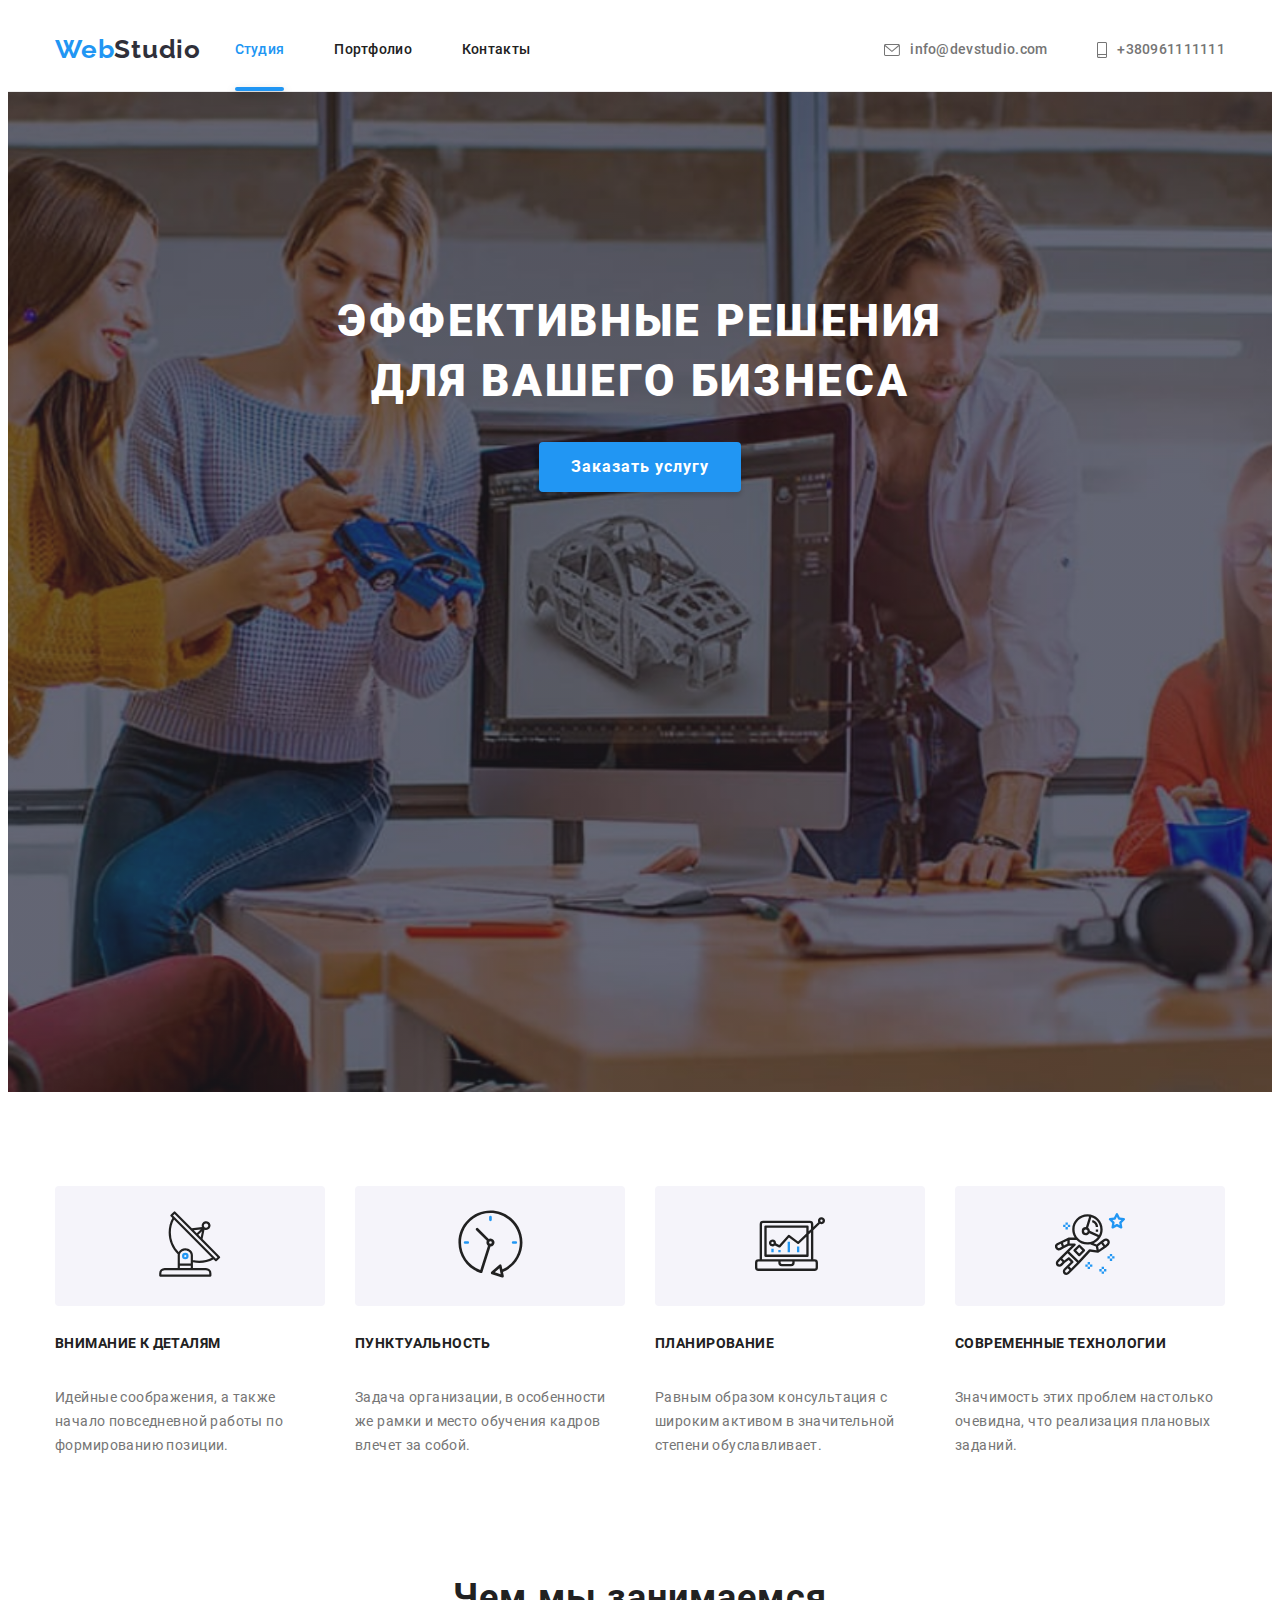
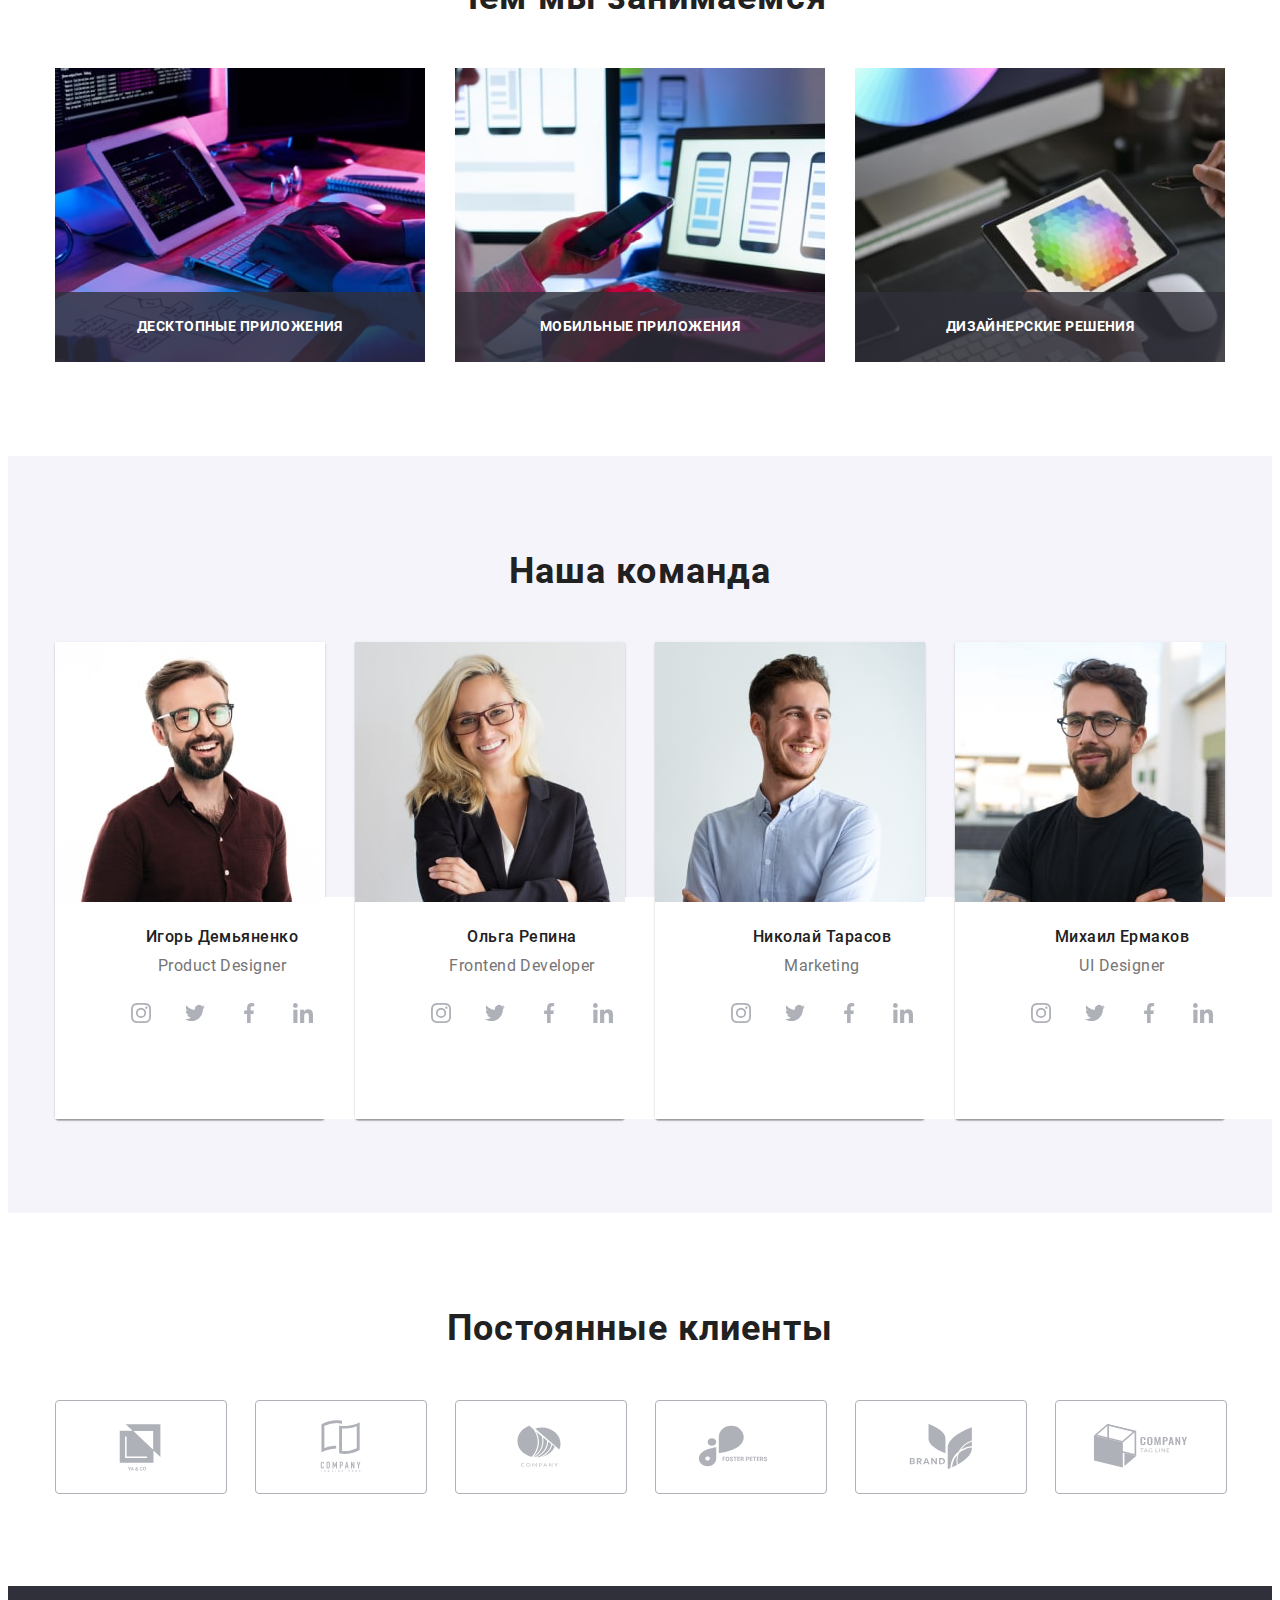
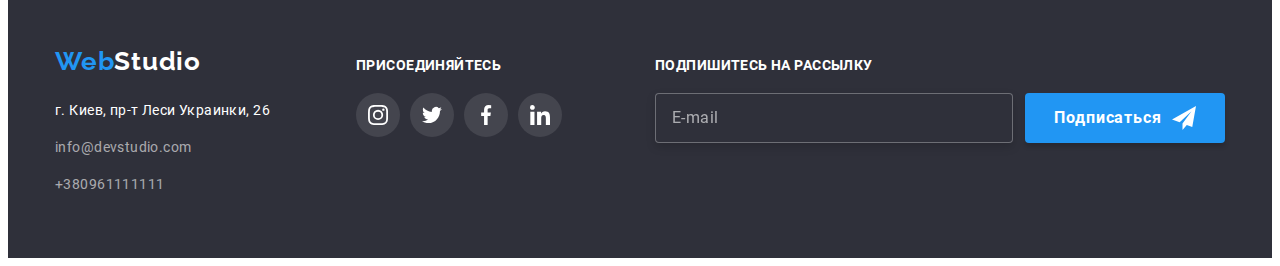
==== commit bab254fa: "update mob_menu (modal)" ====
--- a/index.html
+++ b/index.html
@@ -72,55 +72,59 @@
                 <use href="./images/icons.svg#icon-close_24px"></use>
               </svg>
             </button>
-            <nav class="mob-menu__nav">
-              <ul class="mob_menu__list link">
-                <li class="mob_menu_nav__item">
-                  <a
-                    href="./index.html"
-                    class="mob_menu_nav__link link mob-current"
-                    >Студия</a
-                  >
-                </li>
-                <li class="mob_menu_nav__item">
-                  <a href="./portfolio.html" class="mob_menu_nav__link link"
-                    >Портфолио</a
-                  >
-                </li>
-                <li class="mob_menu_nav__item">
-                  <a href="" class="mob_menu_nav__link link">Контакты</a>
-                </li>
-              </ul>
-            </nav>
-            <div class="header-soc-sites">
-              <ul class="mob_menu_contacts link">
-                <li class="mob_menu_contacts__item">
-                  <a href="" class="mob_menu_contacts__tel link">
-                    +380961111111</a
-                  >
-                </li>
-                <li class="mob_menu_contacts__item">
-                  <a href="" class="mob_menu_contacts__mail link">
-                    info@devstudio.com</a
-                  >
-                </li>
-              </ul>
-              <ul class="header-soc-sites__list link">
-                <li class="header-soc-sites__item">
-                  <a href="" class="header-soc-sites__link link">Instagram</a>
-                </li>
-                <li class="header-soc-sites__item">
-                  <div class="header-soc-sites__border"></div>
-                  <a href="" class="header-soc-sites__link link">Twitter</a>
-                </li>
-                <li class="header-soc-sites__item">
-                  <div class="header-soc-sites__border"></div>
-                  <a href="" class="header-soc-sites__link link">Facebook</a>
-                </li>
-                <li class="header-soc-sites__item">
-                  <div class="header-soc-sites__border"></div>
-                  <a href="" class="header-soc-sites__link link">LinkedIn</a>
-                </li>
-              </ul>
+            <div class="mob_menu__top">
+              <nav class="mob-menu__nav">
+                <ul class="mob_menu__list link">
+                  <li class="mob_menu_nav__item">
+                    <a
+                      href="./index.html"
+                      class="mob_menu_nav__link link mob-current"
+                      >Студия</a
+                    >
+                  </li>
+                  <li class="mob_menu_nav__item">
+                    <a href="./portfolio.html" class="mob_menu_nav__link link"
+                      >Портфолио</a
+                    >
+                  </li>
+                  <li class="mob_menu_nav__item">
+                    <a href="" class="mob_menu_nav__link link">Контакты</a>
+                  </li>
+                </ul>
+              </nav>
+            </div>
+            <div class="mob_menu__bottom">
+              <div class="header-soc-sites">
+                <ul class="mob_menu_contacts link">
+                  <li class="mob_menu_contacts__item">
+                    <a href="" class="mob_menu_contacts__tel link">
+                      +380961111111</a
+                    >
+                  </li>
+                  <li class="mob_menu_contacts__item">
+                    <a href="" class="mob_menu_contacts__mail link">
+                      info@devstudio.com</a
+                    >
+                  </li>
+                </ul>
+                <ul class="header-soc-sites__list link">
+                  <li class="header-soc-sites__item">
+                    <a href="" class="header-soc-sites__link link">Instagram</a>
+                  </li>
+                  <li class="header-soc-sites__item">
+                    <div class="header-soc-sites__border"></div>
+                    <a href="" class="header-soc-sites__link link">Twitter</a>
+                  </li>
+                  <li class="header-soc-sites__item">
+                    <div class="header-soc-sites__border"></div>
+                    <a href="" class="header-soc-sites__link link">Facebook</a>
+                  </li>
+                  <li class="header-soc-sites__item">
+                    <div class="header-soc-sites__border"></div>
+                    <a href="" class="header-soc-sites__link link">LinkedIn</a>
+                  </li>
+                </ul>
+              </div>
             </div>
           </div>
         </div>
--- a/css/main.min.css
+++ b/css/main.min.css
@@ -1 +1 @@
-@font-face{font-family:"Roboto";font-style:normal;font-weight:400;src:url("../fonts/roboto-v30-cyrillic-regular.eot");src:local(""),url("../fonts/roboto-v30-cyrillic-regular.eot?#iefix") format("embedded-opentype"),url("../fonts/roboto-v30-cyrillic-regular.woff2") format("woff2"),url("../fonts/roboto-v30-cyrillic-regular.woff") format("woff"),url("../fonts/roboto-v30-cyrillic-regular.ttf") format("truetype"),url("../fonts/roboto-v30-cyrillic-regular.svg#Roboto") format("svg")}@font-face{font-family:"Roboto";font-style:normal;font-weight:500;src:url("../fonts/roboto-v30-cyrillic-500.eot");src:local(""),url("../fonts/roboto-v30-cyrillic-500.eot?#iefix") format("embedded-opentype"),url("../fonts/roboto-v30-cyrillic-500.woff2") format("woff2"),url("../fonts/roboto-v30-cyrillic-500.woff") format("woff"),url("../fonts/roboto-v30-cyrillic-500.ttf") format("truetype"),url("../fonts/roboto-v30-cyrillic-500.svg#Roboto") format("svg")}@font-face{font-family:"Roboto";font-style:normal;font-weight:700;src:url("../fonts/roboto-v30-cyrillic-700.eot");src:local(""),url("../fonts/roboto-v30-cyrillic-700.eot?#iefix") format("embedded-opentype"),url("../fonts/roboto-v30-cyrillic-700.woff2") format("woff2"),url("../fonts/roboto-v30-cyrillic-700.woff") format("woff"),url("../fonts/roboto-v30-cyrillic-700.ttf") format("truetype"),url("../fonts/roboto-v30-cyrillic-700.svg#Roboto") format("svg")}@font-face{font-family:"Roboto";font-style:normal;font-weight:900;src:url("../fonts/roboto-v30-cyrillic-900.eot");src:local(""),url("../fonts/roboto-v30-cyrillic-900.eot?#iefix") format("embedded-opentype"),url("../fonts/roboto-v30-cyrillic-900.woff2") format("woff2"),url("../fonts/roboto-v30-cyrillic-900.woff") format("woff"),url("../fonts/roboto-v30-cyrillic-900.ttf") format("truetype"),url("../fonts/roboto-v30-cyrillic-900.svg#Roboto") format("svg")}@font-face{font-family:"Raleway";font-style:normal;font-weight:700;src:url("../fonts/raleway-v27-cyrillic-700.eot");src:local(""),url("../fonts/raleway-v27-cyrillic-700.eot?#iefix") format("embedded-opentype"),url("../fonts/raleway-v27-cyrillic-700.woff2") format("woff2"),url("../fonts/raleway-v27-cyrillic-700.woff") format("woff"),url("../fonts/raleway-v27-cyrillic-700.ttf") format("truetype"),url("../fonts/raleway-v27-cyrillic-700.svg#Raleway") format("svg")}:root{--header-color: #212121;--header-text-color: #2f303a;--main-color: #2196f3;--main-bgd-color: #ffffff;--main-team-color: #f5f4fa;--contacts-color: #757575}p,h1,h2,h3,h4,h5,h6{margin:0}ul{margin:0;padding-left:0}.section{width:1600px}img{display:block;height:auto;max-width:100%}body{font-family:"Roboto",sans-serif;color:var(--header-color);background-color:var(--main-bgd-color)}.link{list-style:none;text-decoration:none}.visually-hidden{position:absolute;width:1px;height:1px;margin:-1px;border:0;padding:0;white-space:nowrap;clip-path:inset(100%);clip:rect(0 0 0 0);overflow:hidden}.container{width:1200px;margin-left:auto;margin-right:auto;padding-right:15px;padding-left:15px;outline:1px solid rgba(0,0,0,0);box-sizing:border-box}@media screen and (max-width: 480px){.container{width:100%}}@media screen and (min-width: 480px){.container{width:480px}}@media screen and (min-width: 768px){.container{width:768px}}@media screen and (min-width: 1200px){.container{width:1200px}}.decision__btn{font-family:inherit;font-weight:700;font-size:16px;line-height:1.88;letter-spacing:.06em;text-align:center;align-items:center;color:var(--main-bgd-color);background:var(--main-color);box-shadow:0px 4px 4px rgba(0,0,0,.15);border-radius:4px;cursor:pointer;border:none;margin-top:30px;padding:10px 32px;outline:1px solid rgba(0,0,0,0);transition-property:background,box-shadow,border-radius;transition-duration:250ms;transition-timing-function:cubic-bezier(0.4, 0, 0.2, 1)}.decision__btn:hover,.decision__btn:focus{background:#188ce8;box-shadow:0px 4px 4px rgba(0,0,0,.15);border-radius:4px}.portfolio__btn{font-family:inherit;font-weight:500;font-size:16px;line-height:1.62;text-align:center;letter-spacing:.03em;color:var(--header-color);background:#f5f4fa;border-radius:4px;cursor:pointer;padding:6px 22px;border:none;transition-property:background,box-shadow,color;transition-duration:250ms;transition-timing-function:cubic-bezier(0.4, 0, 0.2, 1)}.portfolio__btn:hover,.portfolio__btn:focus{color:var(--main-bgd-color);background:var(--main-color);box-shadow:0px 3px 1px rgba(0,0,0,.1),0px 1px 2px rgba(0,0,0,.08),0px 2px 2px rgba(0,0,0,.12)}.list-btn{color:var(--main-bgd-color);background-color:var(--main-color)}.subscription__btn{letter-spacing:.06em;color:#fff;font-family:"Roboto",sans-serif;font-weight:700;font-size:16px;line-height:1.88;width:200px;height:50px;box-shadow:0px 4px 4px rgba(0,0,0,.15);border-radius:4px;display:flex;position:relative;cursor:pointer;background:#2196f3;border:none;margin-left:140px;align-items:center;justify-content:center;transition-property:background;transition-duration:250ms;transition-timing-function:cubic-bezier(0.4, 0, 0.2, 1)}.subscription__btn:hover,.subscription__btn:focus{background:#188ce8}@media screen and (min-width: 768px){.subscription__btn{margin:0 auto;justify-content:center}}@media screen and (min-width: 1200px){.subscription__btn{margin-left:12px}}.nav__logo{font-family:"Raleway",sans-serif;font-weight:700;font-size:26px;line-height:1.2;letter-spacing:.03em;color:var(--main-color);padding-top:24px;padding-bottom:25px;align-items:center;display:block;transition-property:text-decoration-color,outline,border-width;transition-duration:250ms;transition-timing-function:cubic-bezier(0.4, 0, 0.2, 1)}.nav__logo:hover,.nav__logo:focus{text-decoration-color:var(--main-color);outline:1px solid #ececec;border-width:100%}@media screen and (max-width: 767px){.nav__logo{width:480px}}@media screen and (min-width: 768px){.nav__logo{padding-top:26px;padding-bottom:26px;margin-right:0px}}@media screen and (min-width: 1200px){.nav__logo{width:145px;padding-right:0}}.client__logo{width:100%;height:92px}@media screen and (min-width: 480px){.client__logo{display:inline-block;margin-right:0;margin-left:0}}@media screen and (min-width: 768px){.client__logo{display:inline-block;width:226px;margin-right:0;margin-left:0}}@media screen and (min-width: 1200px){.client__logo{width:170px}}.client__logo__item{fill:currentColor}.adress__logo{font-family:"Raleway",sans-serif;font-weight:700;font-size:26px;line-height:1.19;color:var(--main-color);letter-spacing:.03em;display:block;margin-bottom:20px;transition-property:text-decoration-color,outline;transition-duration:250ms;transition-timing-function:cubic-bezier(0.4, 0, 0.2, 1)}.adress__logo:hover,.adress__logo:focus{text-decoration-color:var(--main-color);outline:1px solid #ececec}@media screen and (max-width: 768px){.adress__logo{width:100%}}@media screen and (min-width: 1200px){.adress__logo{display:flex;justify-content:start;align-items:center}}.adress__logo__decor{color:var(--main-bgd-color)}.adress__container{text-align:center;justify-content:center;width:100%;flex-wrap:wrap}@media screen and (max-width: 768px){.adress__container{display:block}}@media screen and (min-width: 768px){.adress__container{display:flex;flex-wrap:wrap;align-items:baseline;width:100%}}@media screen and (min-width: 1200px){.adress__container{display:flex;flex-wrap:nowrap;align-items:baseline;justify-content:center}}.page__header{display:flex;font-weight:500;font-size:14px;line-height:1.14;letter-spacing:.02em}.nav__main{display:flex;align-items:center}.nav__site .contacts{display:none;align-items:center}@media screen and (min-width: 768px){.nav__site .contacts{display:flex}}.nav__link{padding-top:32px;padding-bottom:32px}.nav__list{display:none;align-items:center}@media screen and (min-width: 768px){.nav__list{display:flex}}.link.current{color:var(--main-color)}.nav__item{position:relative;z-index:1}.current::after{content:"";display:block;width:100%;height:4px;background:#2196f3;border-radius:2px;position:absolute;filter:drop-shadow(0px 4px 4px rgba(0, 0, 0, 0.25));bottom:-1px}.nav__text{font-family:"Raleway",sans-serif;font-style:normal;font-weight:700;font-size:26px;line-height:1.19;letter-spacing:.03em;color:var(--header-text-color)}.nav__link{font-weight:500;font-size:14px;line-height:1.14;letter-spacing:.02em;color:var(--header-color);transition-property:color;transition-duration:250ms;transition-timing-function:cubic-bezier(0.4, 0, 0.2, 1);display:block}.nav__link:hover,.nav__link:focus{color:var(--main-color);text-decoration-color:var(--main-color)}.nav__item+.nav__item{margin-left:50px}.contacts{display:none;margin-left:auto}@media screen and (min-width: 768px){.contacts{display:flex;flex-wrap:wrap;align-items:center}}@media screen and (min-width: 1200px){.contacts{display:flex;margin-left:auto;flex-wrap:nowrap}}.contacts__link{font-weight:500;font-size:14px;line-height:1.14;letter-spacing:.02em;color:var(--contacts-color);padding-top:32px;padding-bottom:32px;display:none;align-items:center;justify-content:center;transition-property:color,text-decoration-color;transition-duration:250ms;transition-timing-function:cubic-bezier(0.4, 0, 0.2, 1)}.contacts__link:hover,.contacts__link:focus{color:var(--main-color);text-decoration-color:var(--main-color)}@media screen and (min-width: 768px){.contacts__link{display:flex;padding-top:0;padding-bottom:0;margin-left:50px}}@media screen and (min-width: 1200px){.contacts__link{display:flex;flex-wrap:nowrap;align-items:center;justify-content:center}}.contacts__pic{fill:currentColor;margin-right:10px}.menu-open-button{display:flex;justify-content:center;align-items:center;width:40px;height:40px;border:none;background:rgba(0,0,0,0);cursor:pointer;transition-property:color,text-decoration-color;transition-duration:250ms;transition-timing-function:cubic-bezier(0.4, 0, 0.2, 1)}@media screen and (min-width: 768px){.menu-open-button{display:none}}.menu-close-button{position:absolute;top:10px;right:15px;display:flex;justify-content:center;align-items:center;height:40px;width:40px;background:rgba(0,0,0,0);border:none;cursor:pointer;transition-property:color,text-decoration-color;transition-duration:250ms;transition-timing-function:cubic-bezier(0.4, 0, 0.2, 1)}.menu-close-button{display:block;margin-left:auto}.menu-open-button:hover,.menu-close-button:hover,.menu-open-button:focus,.menu-close-button:focus{color:var(--main-color);text-decoration-color:var(--main-color)}.menu-close-btn__icon,.menu-open-btn__icon{fill:var(--main-color);transition-property:color,text-decoration-color;transition-duration:250ms;transition-timing-function:cubic-bezier(0.4, 0, 0.2, 1)}.button{padding:0;cursor:pointer}.mob_menu{display:flex;flex-direction:column;justify-content:space-between;position:fixed;background:#fff;box-shadow:0px 4px 8px rgba(0,0,0,.04),0px 2px 4px rgba(0,0,0,.08),0px 1px 3px rgba(0,0,0,.16);top:0;left:0;width:100%;height:100%;z-index:2;padding:48px 25px;overflow-y:scroll;transition:opacity 250ms cubic-bezier(0.4, 0, 0.2, 1),visibility 250ms cubic-bezier(0.4, 0, 0.2, 1)}@media screen and (min-width: 768px){.mob_menu{display:none}}.mob_menu_nav__item:not(:last-child){margin-bottom:32px}.mob_menu_contacts__item:first-child{margin-bottom:32px}.link.mob-current{color:#2196f3}.mob_menu__list{display:flex;flex-direction:column;margin-bottom:302px}.mob_menu_nav__link{font-weight:500;font-size:40px;line-height:1.18;letter-spacing:.02em;color:#212121}.mob_menu_contacts__tel{font-weight:500;font-size:34px;line-height:1.18;letter-spacing:.02em;color:#2196f3}.mob_menu_contacts__mail{font-weight:500;font-size:24px;line-height:1.17;letter-spacing:.02em;color:#757575}.header-soc-sites{display:flex;flex-wrap:wrap}.header-soc-sites__list{display:flex;margin-top:64px}@media screen and (min-width: 768px){.header-soc-sites__list{display:none}}.header-soc-sites__item{display:flex;margin-left:10px}.header-soc-sites__item:first-child{margin-left:0}.header-soc-sites__link{display:flex;font-weight:500;font-size:18px;line-height:1.22;letter-spacing:.02em;color:#2196f3}.header-soc-sites__link:first-child{margin-left:0}.header-soc-sites__border{width:1px;height:22px;margin-right:10px;background-color:rgba(33,33,33,.2)}.mob-container{position:absolute;transition:transform 250ms cubic-bezier(0.4, 0, 0.2, 1)}.decision__title{font-weight:900;font-size:26px;line-height:1.62;letter-spacing:.06em;text-transform:uppercase;color:var(--main-bgd-color);max-width:480px;outline:1px solid rgba(0,0,0,0)}@media screen and (min-width: 768px){.decision__title{max-width:360px;text-align:center;margin:0 auto}}@media screen and (min-width: 1200px){.decision__title{font-size:44px;line-height:1.36;text-align:center;max-width:696px;margin:0 auto}}.decision{height:400px;padding:118px 0;text-align:center;background-repeat:no-repeat;background-position:50% 50%;background-size:cover;width:480px;background-image:linear-gradient(to right, rgba(47, 48, 58, 0.4), rgba(47, 48, 58, 0.4)),url(../images/hero_mob_1x-min.jpg);margin:0;background-color:#c4c4c4}@media(min-device-pixel-ratio: 2),(-webkit-min-device-pixel-ratio: 2),(min-resolution: 192dpi),(min-resolution: 2dppx){.decision{background-image:linear-gradient(to right, rgba(47, 48, 58, 0.4), rgba(47, 48, 58, 0.4)),url(../images/hero_mob_2x-min.jpg)}}@media screen and (min-width: 768px){.decision{width:768px;background-image:linear-gradient(to right, rgba(47, 48, 58, 0.4), rgba(47, 48, 58, 0.4)),url(../images/hero_tab_1x-min.jpg)}}@media screen and (min-width: 768px)and (min-device-pixel-ratio: 2),screen and (min-width: 768px)and (-webkit-min-device-pixel-ratio: 2),screen and (min-width: 768px)and (min-resolution: 192dpi),screen and (min-width: 768px)and (min-resolution: 2dppx){.decision{background-image:linear-gradient(to right, rgba(47, 48, 58, 0.4), rgba(47, 48, 58, 0.4)),url(../images/hero_tab_2x-min.jpg)}}@media screen and (min-width: 1200px){.decision{padding:200px 0;width:100%;height:600px;max-width:1600px;margin:0 auto;background-image:linear-gradient(to right, rgba(47, 48, 58, 0.4), rgba(47, 48, 58, 0.4)),url(../images/hero_desk_1x-min.jpg)}}@media screen and (min-width: 1200px)and (min-device-pixel-ratio: 2),screen and (min-width: 1200px)and (-webkit-min-device-pixel-ratio: 2),screen and (min-width: 1200px)and (min-resolution: 192dpi),screen and (min-width: 1200px)and (min-resolution: 2dppx){.decision{background-image:linear-gradient(to right, rgba(47, 48, 58, 0.4), rgba(47, 48, 58, 0.4)),url(../images/hero_desk_2x-min.jpg)}}.benefits{width:100%}@media screen and (min-width: 480px){.benefits{padding-top:60px;padding-bottom:60px}}@media screen and (min-width: 768px){.benefits{padding-top:60px;padding-bottom:60px}}@media screen and (min-width: 1200px){.benefits{padding-top:94px;padding-bottom:94px}}.benefits__list{display:flex;flex-wrap:wrap;gap:30px}.benefits__text{font-size:14px;line-height:1.71;color:var(--contacts-color);letter-spacing:.03em;outline:1px solid rgba(0,0,0,0);display:block}@media screen and (min-width: 480px){.benefits__text{width:450px;height:50px;align-content:center}}@media screen and (min-width: 768px){.benefits__text{width:100%;height:75px}}@media screen and (min-width: 1200px){.benefits__text{flex-basis:calc(25% - 30px);width:270px;height:120px}}.benefits__title{font-weight:700;font-size:14px;line-height:1.14;text-transform:uppercase;letter-spacing:.03em;outline:1px solid rgba(0,0,0,0);margin-bottom:10px;text-align:center;justify-content:center;display:flex}@media screen and (min-width: 768px){.benefits__title{width:100%;height:16px;margin-bottom:10px;justify-content:start}}@media screen and (min-width: 1200px){.benefits__title{display:flex;text-align:center}}@media screen and (min-width: 768px){.benefits__item{width:354px}}@media screen and (min-width: 1200px){.benefits__item{width:270px}}.benefits__wrapper{margin-bottom:30px;display:flex;background:var(--main-team-color);border-radius:4px;align-items:center;justify-content:center}@media screen and (min-width: 480px){.benefits__wrapper{width:450px;height:120px}}@media screen and (min-width: 768px){.benefits__wrapper{width:354px;height:120px}}@media screen and (min-width: 1200px){.benefits__wrapper{width:270px;height:120px}}.works{display:none;font-weight:700;font-size:36px;line-height:1.17;text-align:center;letter-spacing:.03em;width:100%;padding-bottom:94px}@media screen and (min-width: 1200px){.works{display:flex}}.works__title{font-weight:700;font-size:36px;line-height:1.17;text-align:center;letter-spacing:.03em;color:var(--header-color);outline:1px solid rgba(0,0,0,0);transition-property:text-decoration-color,text-decoration-line;transition-duration:250ms;transition-timing-function:cubic-bezier(0.4, 0, 0.2, 1)}.works__title:hover,.works__title:focus{text-decoration-line:underline;text-decoration-color:var(--main-color)}.works__list{display:flex;margin-top:50px}img{display:block;max-width:100%;height:auto}.works__item{margin-right:30px;outline:1px solid rgba(0,0,0,0);width:370px}.works__item:last-child{margin-right:0}.works__wrapper{position:relative}.works__text__describe{font-family:"Roboto",sans-serif;font-weight:700;font-size:14px;line-height:1.14;letter-spacing:.03em;align-items:center;text-transform:uppercase;color:#fff;display:flex;height:70px;width:100%;align-items:center;justify-content:center}.works__wrapper__picture{background:rgba(47,48,58,.8);width:100%;height:70px}.works__wrapper__picture{position:absolute;bottom:0;left:0}.team{font-weight:700;font-size:36px;line-height:1.17;text-align:center;background:var(--main-team-color);border-radius:0px;letter-spacing:.03em;width:100%;padding-top:60px;padding-bottom:60px}@media screen and (min-width: 768px){.team{display:flex}}@media screen and (min-width: 1200px){.team{padding-top:94px;padding-bottom:94px}}.team__title{font-weight:700;font-size:28px;line-height:1.18;text-align:center;background:var(--main-team-color);border-radius:0px;letter-spacing:.03em;display:block;outline:1px solid rgba(0,0,0,0);display:block;margin-bottom:30px;transition-property:text-decoration-color,text-decoration-line;transition-duration:250ms;transition-timing-function:cubic-bezier(0.4, 0, 0.2, 1)}.team__title:hover,.team__title:focus{text-decoration-line:underline;text-decoration-color:var(--main-color)}@media screen and (min-width: 768px){.team__title{margin-bottom:30px}}@media screen and (min-width: 1200px){.team__title{margin-bottom:50px;font-size:36px;line-height:1.17}}.team__list{display:block}@media screen and (min-width: 768px){.team__list{display:flex;flex-wrap:wrap;gap:30px}}.team__photo{display:block;box-shadow:0px 1px 3px rgba(0,0,0,.12),0px 1px 1px rgba(0,0,0,.14),0px 2px 1px rgba(0,0,0,.2);border-radius:0px 0px 4px 4px;margin-bottom:30px;width:450px}@media screen and (min-width: 768px){.team__photo{width:354px;margin-bottom:0}}@media screen and (min-width: 1200px){.team__photo{width:270px;margin-bottom:0}}.last__photo{margin-bottom:0}.team__wrapper{flex-wrap:wrap;background-color:var(--main-bgd-color);margin-top:-5px;padding:30px 122px;text-align:center;justify-content:center;width:450px;height:162px}@media screen and (min-width: 768px){.team__wrapper{width:354px;padding:30px 74px}}@media screen and (min-width: 1200px){.team__wrapper{width:270px;padding:30px 32px}}.team__title__participant{font-weight:500;font-size:16px;line-height:1.19;text-align:center;letter-spacing:.03em;color:var(--header-color);height:auto;display:block;margin-bottom:10px;transition-property:text-decoration-color,text-decoration-line;transition-duration:250ms;transition-timing-function:cubic-bezier(0.4, 0, 0.2, 1)}.team__title__participant:hover,.team__title__participant:focus{text-decoration-line:underline;text-decoration-color:var(--main-color)}.team__text{font-weight:400;font-size:16px;line-height:1.19;text-align:center;letter-spacing:.03em;color:var(--contacts-color);display:block;margin-bottom:16px;transition-property:text-decoration-color,text-decoration-line;transition-duration:250ms;transition-timing-function:cubic-bezier(0.4, 0, 0.2, 1)}.team__text:hover,.team__text:focus{text-decoration-line:underline;text-decoration-color:var(--main-color)}.social-sites{display:flex;justify-content:center}.social-sites__item{width:44px;height:44px;margin-left:10px}.social-sites__item:first-child{margin-left:0}.social-sites__link{display:block;width:100%;height:100%;border-radius:50%;background-color:var(--main-bgd-color);color:#afb1b8;display:flex;align-items:center;justify-content:center;transition-property:background-color,color;transition-duration:250ms;transition-timing-function:cubic-bezier(0.4, 0, 0.2, 1)}.social-sites__link:hover,.social-sites__link:focus{background-color:var(--main-color);color:#fff}.social-sites__link .social-sites__icon{fill:currentColor}.client{width:100%}@media screen and (min-width: 320px){.client{margin-right:0;margin-left:0;padding-top:60px;padding-bottom:60px}}@media screen and (min-width: 768px){.client{margin-right:0;margin-left:0;padding-top:60px;padding-bottom:60px}}@media screen and (min-width: 1200px){.client{padding-top:94px;padding-bottom:94px}}.client__title{font-weight:700;text-align:center;letter-spacing:.03em;color:var(--header-color);font-size:36px;line-height:1.17}@media screen and (min-width: 320px){.client__title{font-size:28px;line-height:1.18;margin-bottom:30px}}@media screen and (min-width: 768px){.client__title{font-size:28px;line-height:1.18;margin-bottom:30px}}@media screen and (min-width: 1200px){.client__title{margin-bottom:50px;font-size:36px;line-height:1.17}}.client__list{display:flex;gap:30px}@media screen and (min-width: 320px){.client__list{flex-wrap:wrap;justify-content:space-around}}@media screen and (min-width: 768px){.client__list{flex-wrap:wrap;justify-content:space-between}}@media screen and (min-width: 1200px){.client__list{margin-top:50px;align-items:center;justify-content:center}}.client__link{border:1px solid #afb1b8;border-radius:4px;display:flex;align-items:center;justify-content:center;color:#afb1b8;outline:rgba(0,0,0,0);transition-property:border-color,color;transition-duration:250ms;transition-timing-function:cubic-bezier(0.4, 0, 0.2, 1)}.client__link:hover,.client__link:focus{border-color:#2196f3;color:#2196f3}@media screen and (min-width: 320px){.client__logo{width:210px;height:92px}}@media screen and (min-width: 768px){.client__logo{width:226px;height:92px}}@media screen and (min-width: 1200px){.client__logo{width:170px;height:92px}}.adress{font-family:"Roboto",sans-serif;font-style:normal;font-size:14px;line-height:1.71;letter-spacing:.03em;background:var(--header-text-color);padding-top:60px;padding-bottom:60px;outline:1px solid rgba(0,0,0,0);width:100%}@media screen and (min-width: 480px){.adress{width:480px}}@media screen and (min-width: 768px){.adress{width:768px}}@media screen and (min-width: 1200px){.adress{width:100%;display:flex;align-items:baseline;justify-content:start}}@media screen and (max-width: 768px){.all-footer{display:block;width:480px;margin-bottom:60px}}@media screen and (min-width: 1200px){.all-footer{margin-left:215px}}.join__footer{width:100%}@media screen and (min-width: 768px){.join__footer{width:50%;margin-left:auto}}@media screen and (min-width: 1200px){.join__footer{margin-left:0;width:206px;margin-left:70px}}@media screen and (min-width: 768px){.adress__wrapper{width:33.3333333333%}}@media screen and (min-width: 1200px){.adress__wrapper{width:231px}}.adress__item{margin-bottom:8px}@media screen and (min-width: 1200px){.adress__item{margin-bottom:9px}}.adress__item:last-child{margin-bottom:60px}.adress__link{font-size:14px;line-height:2;color:var(--main-bgd-color);letter-spacing:.03em;display:block;transition-property:color,text-decoration-line;transition-duration:250ms;transition-timing-function:cubic-bezier(0.4, 0, 0.2, 1)}.adress__link:hover,.adress__link:focus{text-decoration-line:underline;text-decoration-color:var(--main-color);color:var(--main-color)}@media screen and (min-width: 1200px){.adress__link{width:100%}}.adress__link__mail{font-size:14px;line-height:2;color:rgba(255,255,255,.6);letter-spacing:.03em;display:block;transition-property:color,text-decoration-line;transition-duration:250ms;transition-timing-function:cubic-bezier(0.4, 0, 0.2, 1)}.adress__link__mail:hover,.adress__link__mail:focus{text-decoration-line:underline;text-decoration-color:var(--main-color);color:var(--main-color)}@media screen and (min-width: 1200px){.adress__link__mail:hover,.adress__link__mail:focus{margin-bottom:9px}}.adress__link__phone{font-size:14px;line-height:2;color:rgba(255,255,255,.6);letter-spacing:.03em;transition-property:color,text-decoration-line;transition-duration:250ms;transition-timing-function:cubic-bezier(0.4, 0, 0.2, 1)}.adress__link__phone:hover,.adress__link__phone:focus{text-decoration-line:underline;text-decoration-color:var(--main-color);color:var(--main-color)}.adress__list .adress__item{font-style:normal}.adress__list{display:block}@media screen and (min-width: 1200px){.adress__list{width:231px;margin-right:0;display:flex;flex-wrap:wrap}}.join__list{display:flex}@media screen and (max-width: 1200px){.join__list{flex-wrap:wrap;align-items:center;justify-content:center}}.join__text{margin-bottom:20px;font-family:"Roboto",sans-serif;font-style:normal;font-weight:700;font-size:14px;line-height:1.14;letter-spacing:.03em;text-transform:uppercase;color:#fff;display:block;margin-bottom:20px}.join__item{width:44px;height:44px;background:rgba(255,255,255,.1);border-radius:50%;margin-left:10px}.join__item:first-child{margin-left:0}@media screen and (max-width: 1200px){.join__item{display:flex;flex-wrap:wrap;align-items:center;justify-content:center}}@media screen and (min-width: 1200px){.join__item{display:block}}.join__link{display:block;justify-content:center;align-items:center;border-radius:50%;transition-property:background-color;transition-duration:250ms;transition-timing-function:cubic-bezier(0.4, 0, 0.2, 1)}.join__link:hover,.join__link:focus{background-color:var(--main-color)}@media screen and (min-width: 1200px){.join__link{display:flex;width:100%;height:100%}}.join__svg{display:block;fill:#fff}.subscription{margin-left:auto}@media screen and (min-width: 768px){.subscription{width:100%}}@media screen and (min-width: 1200px){.subscription{width:33.3333333333%;margin-left:93px;width:570px}}.subscription__text{font-family:"Roboto",sans-serif;font-weight:700;font-size:14px;line-height:1.14;letter-spacing:.03em;text-transform:uppercase;color:#fff;display:block;margin-bottom:20px}@media screen and (min-width: 1200px){.subscription__text{text-align:start}}.subscription__email{width:358px;height:50px;box-sizing:border-box;border:1px solid rgba(255,255,255,.3);filter:drop-shadow(0px 4px 4px rgba(0, 0, 0, 0.15));border-radius:4px;outline:none;cursor:pointer;padding-top:15px;padding-bottom:15px;padding-left:16px;color:var(--main-bgd-color);background:#2f303a;margin-bottom:20px;transition-property:border-color;transition-duration:250ms;transition-timing-function:cubic-bezier(0.4, 0, 0.2, 1)}.subscription__email:hover,.subscription__email:focus{border-color:#2196f3}@media screen and (min-width: 1200px){.subscription__email:hover,.subscription__email:focus{display:flex}}.subscription__email::placeholder{font-family:"Roboto";font-size:16px;line-height:1.25;display:flex;align-items:center;letter-spacing:.03em;color:rgba(255,255,255,.6);background:#2f303a;width:100%;height:100%}@media screen and (min-width: 1200px){.subscription__email{margin-bottom:0;display:flex}}.subscription__pic{fill:#fff;width:24px;height:24px;display:flex;margin-left:10px}.subscription__pic::after{content:"";display:flex;position:absolute}.subscription__form{display:flex;justify-content:space-between}@media screen and (max-width: 1199px){.subscription__form{display:block;flex-wrap:wrap;text-align:center;align-items:center;justify-content:center}}@media screen and (min-width: 1200px){.subscription__form{display:flex;flex-wrap:nowrap;text-align:center;align-items:center;justify-content:space-between}}.adress~.container{padding-left:0;padding-right:0}@media screen and (max-width: 1200px){.subscription-field{display:flex;justify-content:space-between}}.page__header{border-bottom:1px solid #ececec}.portfolio__page{padding-top:60px;padding-bottom:60px}@media screen and (min-width: 1200px){.portfolio__page{padding-top:94px;padding-bottom:94px}}.portfolio__list{margin-bottom:50px;display:flex;flex-wrap:wrap;gap:8px}@media screen and (min-width: 768px){.portfolio__list{display:flex;flex-wrap:nowrap;justify-content:center}}.examples{display:flex;flex-wrap:wrap;margin:-15px}.examples__item{display:flex;margin:15px;width:100%;font-family:"Roboto",sans-serif}@media screen and (min-width: 768px){.examples__item{width:calc(50% - 30px)}}@media screen and (min-width: 1200px){.examples__item{width:calc(33.3333333333% - 30px)}}.examples__link{display:flex;flex-direction:column;height:auto;text-decoration:none;transition-property:background,border,box-shadow;transition-duration:250ms;transition-timing-function:cubic-bezier(0.4, 0, 0.2, 1)}.examples__link:hover,.examples__link:focus{background:#fff;border:1px solid #eee;box-shadow:0px 1px 1px rgba(0,0,0,.12),0px 4px 4px rgba(0,0,0,.06),1px 4px 6px rgba(0,0,0,.16)}.examples__text{position:absolute;top:0;font-family:"Roboto",sans-serif;font-size:18px;line-height:1.56;letter-spacing:.03em;color:#fff;background:rgba(33,150,243,.9);padding:77px 24px;height:100%;overflow-y:scroll;transform:translateY(101%);transition:transform 250ms cubic-bezier(0.4, 0, 0.2, 1);letter-spacing:.03em}@media screen and (min-width: 1200px){.examples__text{padding:63px 24px}}.examples__pictures{position:relative;overflow:hidden}.examples__link:hover .examples__text,.examples__link:focus .examples__text{transform:translateY(0)}.examples__img{width:450px;height:294px}@media screen and (min-width: 1200px){.examples__img{width:370px;height:294px}}.examples__title{font-family:"Roboto",sans-serif;font-weight:700;font-size:18px;line-height:2;letter-spacing:.06em;color:var(--header-color);margin-bottom:4px;transition-property:color;transition-duration:250ms;transition-timing-function:cubic-bezier(0.4, 0, 0.2, 1)}.examples__title:hover,.examples__title:focus{color:var(--main-color)}.examples__wrapper{flex-grow:1;padding:20px 24px;background-color:var(--main-bgd-color);border:1px solid #eee;border-top:0}.examles__text__describe{font-size:16px;line-height:1.88;color:var(--contacts-color);font-family:"Roboto",sans-serif;font-style:normal;letter-spacing:.03em;color:#757575;transition-property:color;transition-duration:250ms;transition-timing-function:cubic-bezier(0.4, 0, 0.2, 1)}.examles__text__describe:hover,.examles__text__describe:focus{color:var(--main-color)}.backdrop{position:fixed;top:0;left:0;width:100vw;height:100vh;transition:opacity 250ms cubic-bezier(0.4, 0, 0.2, 1),visibility 250ms cubic-bezier(0.4, 0, 0.2, 1);background:rgba(0,0,0,.2)}.modal{width:450px;max-height:609px;height:96%;background:#fff;box-shadow:0px 1px 3px rgba(0,0,0,.12),0px 1px 1px rgba(0,0,0,.14),0px 2px 1px rgba(0,0,0,.2);border-radius:4px;top:50%;left:50%;transform:translate(-50%, -50%) scale(1) rotate(0);position:absolute;transition:transform 250ms cubic-bezier(0.4, 0, 0.2, 1);padding:40px}@media screen and (min-width: 1200px){.modal{width:528px;min-height:581px}}.is-hidden{opacity:0;visibility:hidden;pointer-events:none}.backdrop.is-hidden .modal{transform:translate(-50%, -50%) scale(0) rotate(-360deg)}.join-svg-cross{color:#000}.modal-field-head{font-family:"Roboto",sans-serif;font-weight:700;font-size:20px;line-height:1.15;text-align:center;letter-spacing:.03em;color:#212121;display:block;margin-bottom:12px}.modal-field{display:block;width:100%;font-family:"Roboto",sans-serif;font-size:12px;line-height:1.17;letter-spacing:.01em;color:#757575}.modal-input{width:100%;border:1px solid rgba(33,33,33,.2);border-radius:4px;height:40px;background-color:rgba(0,0,0,0);padding-left:42px;outline-color:rgba(0,0,0,0);transition-property:border-color;transition-duration:250ms;transition-timing-function:cubic-bezier(0.4, 0, 0.2, 1)}.modal-input:hover,.modal-input:focus{border-color:#2196f3}.icon-check{width:16px;height:15px;margin-top:25px;transition-property:border-color;transition-duration:250ms;transition-timing-function:cubic-bezier(0.4, 0, 0.2, 1)}.icon-check:hover,.icon-check:focus{border-color:#2196f3}.modal-text{width:370px;height:120px;border:1px solid rgba(33,33,33,.2);border-radius:4px;resize:none;display:block;margin-bottom:20px;padding:12px 16px;outline-color:rgba(0,0,0,0);transition-property:border-color;transition-duration:250ms;transition-timing-function:cubic-bezier(0.4, 0, 0.2, 1)}.modal-text:hover,.modal-text:focus{border-color:#2196f3}.modal-text::placeholder{font-family:"Roboto",sans-serif;font-size:14px;line-height:1.14;letter-spacing:.01em;color:rgba(117,117,117,.5)}@media screen and (min-width: 1200px){.modal-text{width:448px}}.modal-placeholder::placeholder{font-family:"Roboto",sans-serif;font-size:14px;line-height:1.14;letter-spacing:.01em;color:rgba(117,117,117,.5)}.modal-input:hover~.user-icon-modal,.modal-input:focus~.user-icon-modal{fill:#2196f3}.checkbox{display:block;align-items:center;margin-bottom:30px}.modal-input-wrapper{position:relative;margin-bottom:10px}.user-icon-modal{position:absolute;display:inline-block;fill:var(--header-color);top:11px;left:12px;transition-property:fill;transition-duration:250ms;transition-timing-function:cubic-bezier(0.4, 0, 0.2, 1)}.user-icon-modal:hover,.user-icon-modal:focus{fill:var(--main-color)}.agreement-act{color:#2196f3}.privacy{font-family:"Roboto",sans-serif;font-size:12px;line-height:1.17;letter-spacing:.03em;color:#757575}@media screen and (min-width: 1200px){.privacy{font-size:14px;line-height:1.71}}.privacy span{border:1px solid rgba(34,34,34,.2);left:0}@media screen and (min-width: 1200px){.privacy span{margin-right:5px}}.check-icon{fill:rgba(0,0,0,0);padding-top:4px;cursor:pointer}.checkbox-square:checked+.privacy span{background-color:#2196f3;border:none}.checkbox-square:checked+.privacy .check-icon{fill:#fff}.checkbox-square:focus+.privacy span{border-color:#2196f3}.modal-close-btn{width:30px;height:30px;border:1px solid rgba(0,0,0,.1);border-radius:50%;display:flex;justify-content:center;align-items:center;position:absolute;cursor:pointer;right:21px;top:21px;background-color:rgba(0,0,0,0);transition-property:fill,border-color;transition-duration:250ms;transition-timing-function:cubic-bezier(0.4, 0, 0.2, 1)}.modal-close-btn:hover,.modal-close-btn:focus{fill:#2196f3;border-color:#2196f3}.modal-btn-submit{width:200px;height:50px;font-family:"Roboto",sans-serif;font-weight:700;font-size:16px;line-height:1.88;display:flex;align-items:center;justify-content:center;letter-spacing:.06em;padding:10px 56px 10px 55px;cursor:pointer;color:#fff;background:#2196f3;box-shadow:0px 4px 4px rgba(0,0,0,.15);border-radius:4px;border-color:rgba(0,0,0,0);margin-left:124px;transition-property:background,box-shadow;transition-duration:250ms;transition-timing-function:cubic-bezier(0.4, 0, 0.2, 1)}.modal-btn-submit:hover,.modal-btn-submit:focus{background:#188ce8;box-shadow:0px 4px 4px rgba(0,0,0,.15)}/*# sourceMappingURL=main.min.css.map */+@font-face{font-family:"Roboto";font-style:normal;font-weight:400;src:url("../fonts/roboto-v30-cyrillic-regular.eot");src:local(""),url("../fonts/roboto-v30-cyrillic-regular.eot?#iefix") format("embedded-opentype"),url("../fonts/roboto-v30-cyrillic-regular.woff2") format("woff2"),url("../fonts/roboto-v30-cyrillic-regular.woff") format("woff"),url("../fonts/roboto-v30-cyrillic-regular.ttf") format("truetype"),url("../fonts/roboto-v30-cyrillic-regular.svg#Roboto") format("svg")}@font-face{font-family:"Roboto";font-style:normal;font-weight:500;src:url("../fonts/roboto-v30-cyrillic-500.eot");src:local(""),url("../fonts/roboto-v30-cyrillic-500.eot?#iefix") format("embedded-opentype"),url("../fonts/roboto-v30-cyrillic-500.woff2") format("woff2"),url("../fonts/roboto-v30-cyrillic-500.woff") format("woff"),url("../fonts/roboto-v30-cyrillic-500.ttf") format("truetype"),url("../fonts/roboto-v30-cyrillic-500.svg#Roboto") format("svg")}@font-face{font-family:"Roboto";font-style:normal;font-weight:700;src:url("../fonts/roboto-v30-cyrillic-700.eot");src:local(""),url("../fonts/roboto-v30-cyrillic-700.eot?#iefix") format("embedded-opentype"),url("../fonts/roboto-v30-cyrillic-700.woff2") format("woff2"),url("../fonts/roboto-v30-cyrillic-700.woff") format("woff"),url("../fonts/roboto-v30-cyrillic-700.ttf") format("truetype"),url("../fonts/roboto-v30-cyrillic-700.svg#Roboto") format("svg")}@font-face{font-family:"Roboto";font-style:normal;font-weight:900;src:url("../fonts/roboto-v30-cyrillic-900.eot");src:local(""),url("../fonts/roboto-v30-cyrillic-900.eot?#iefix") format("embedded-opentype"),url("../fonts/roboto-v30-cyrillic-900.woff2") format("woff2"),url("../fonts/roboto-v30-cyrillic-900.woff") format("woff"),url("../fonts/roboto-v30-cyrillic-900.ttf") format("truetype"),url("../fonts/roboto-v30-cyrillic-900.svg#Roboto") format("svg")}@font-face{font-family:"Raleway";font-style:normal;font-weight:700;src:url("../fonts/raleway-v27-cyrillic-700.eot");src:local(""),url("../fonts/raleway-v27-cyrillic-700.eot?#iefix") format("embedded-opentype"),url("../fonts/raleway-v27-cyrillic-700.woff2") format("woff2"),url("../fonts/raleway-v27-cyrillic-700.woff") format("woff"),url("../fonts/raleway-v27-cyrillic-700.ttf") format("truetype"),url("../fonts/raleway-v27-cyrillic-700.svg#Raleway") format("svg")}:root{--header-color: #212121;--header-text-color: #2f303a;--main-color: #2196f3;--main-bgd-color: #ffffff;--main-team-color: #f5f4fa;--contacts-color: #757575}p,h1,h2,h3,h4,h5,h6{margin:0}ul{margin:0;padding-left:0}.section{width:1600px}img{display:block;height:auto;max-width:100%}body{font-family:"Roboto",sans-serif;color:var(--header-color);background-color:var(--main-bgd-color)}.link{list-style:none;text-decoration:none}.visually-hidden{position:absolute;width:1px;height:1px;margin:-1px;border:0;padding:0;white-space:nowrap;clip-path:inset(100%);clip:rect(0 0 0 0);overflow:hidden}.container{width:1200px;margin-left:auto;margin-right:auto;padding-right:15px;padding-left:15px;outline:1px solid rgba(0,0,0,0);box-sizing:border-box}@media screen and (max-width: 480px){.container{width:100%}}@media screen and (min-width: 480px){.container{width:480px}}@media screen and (min-width: 768px){.container{width:768px}}@media screen and (min-width: 1200px){.container{width:1200px}}.decision__btn{font-family:inherit;font-weight:700;font-size:16px;line-height:1.88;letter-spacing:.06em;text-align:center;align-items:center;color:var(--main-bgd-color);background:var(--main-color);box-shadow:0px 4px 4px rgba(0,0,0,.15);border-radius:4px;cursor:pointer;border:none;margin-top:30px;padding:10px 32px;outline:1px solid rgba(0,0,0,0);transition-property:background,box-shadow,border-radius;transition-duration:250ms;transition-timing-function:cubic-bezier(0.4, 0, 0.2, 1)}.decision__btn:hover,.decision__btn:focus{background:#188ce8;box-shadow:0px 4px 4px rgba(0,0,0,.15);border-radius:4px}.portfolio__btn{font-family:inherit;font-weight:500;font-size:16px;line-height:1.62;text-align:center;letter-spacing:.03em;color:var(--header-color);background:#f5f4fa;border-radius:4px;cursor:pointer;padding:6px 22px;border:none;transition-property:background,box-shadow,color;transition-duration:250ms;transition-timing-function:cubic-bezier(0.4, 0, 0.2, 1)}.portfolio__btn:hover,.portfolio__btn:focus{color:var(--main-bgd-color);background:var(--main-color);box-shadow:0px 3px 1px rgba(0,0,0,.1),0px 1px 2px rgba(0,0,0,.08),0px 2px 2px rgba(0,0,0,.12)}.list-btn{color:var(--main-bgd-color);background-color:var(--main-color)}.subscription__btn{letter-spacing:.06em;color:#fff;font-family:"Roboto",sans-serif;font-weight:700;font-size:16px;line-height:1.88;width:200px;height:50px;box-shadow:0px 4px 4px rgba(0,0,0,.15);border-radius:4px;display:flex;position:relative;cursor:pointer;background:#2196f3;border:none;margin:0 auto;align-items:center;justify-content:center;transition-property:background;transition-duration:250ms;transition-timing-function:cubic-bezier(0.4, 0, 0.2, 1)}.subscription__btn:hover,.subscription__btn:focus{background:#188ce8}@media screen and (min-width: 768px){.subscription__btn{margin:0 auto;justify-content:center}}@media screen and (min-width: 1200px){.subscription__btn{margin-left:12px}}.nav__logo{font-family:"Raleway",sans-serif;font-weight:700;font-size:26px;line-height:1.2;letter-spacing:.03em;color:var(--main-color);padding-top:24px;padding-bottom:25px;align-items:center;display:block;transition-property:text-decoration-color,outline,border-width;transition-duration:250ms;transition-timing-function:cubic-bezier(0.4, 0, 0.2, 1)}.nav__logo:hover,.nav__logo:focus{text-decoration-color:var(--main-color);outline:1px solid #ececec;border-width:100%}@media screen and (max-width: 767px){.nav__logo{width:480px}}@media screen and (min-width: 768px){.nav__logo{padding-top:26px;padding-bottom:26px;margin-right:0px}}@media screen and (min-width: 1200px){.nav__logo{width:145px;padding-right:0}}.client__logo{width:100%;height:92px}@media screen and (min-width: 480px){.client__logo{display:inline-block;margin-right:0;margin-left:0}}@media screen and (min-width: 768px){.client__logo{display:inline-block;width:226px;margin-right:0;margin-left:0}}@media screen and (min-width: 1200px){.client__logo{width:170px}}.client__logo__item{fill:currentColor}.adress__logo{font-family:"Raleway",sans-serif;font-weight:700;font-size:26px;line-height:1.19;color:var(--main-color);letter-spacing:.03em;display:block;margin-bottom:20px;transition-property:text-decoration-color,outline;transition-duration:250ms;transition-timing-function:cubic-bezier(0.4, 0, 0.2, 1)}.adress__logo:hover,.adress__logo:focus{text-decoration-color:var(--main-color);outline:1px solid #ececec}@media screen and (max-width: 768px){.adress__logo{width:100%}}@media screen and (min-width: 1200px){.adress__logo{display:flex;justify-content:start;align-items:center}}.adress__logo__decor{color:var(--main-bgd-color)}.adress__container{text-align:center;justify-content:center;max-width:480px;flex-wrap:wrap}@media screen and (max-width: 768px){.adress__container{display:block}}@media screen and (min-width: 768px){.adress__container{display:flex;flex-wrap:wrap;align-items:baseline;width:100%;max-width:768px}}@media screen and (min-width: 1200px){.adress__container{display:flex;flex-wrap:nowrap;align-items:baseline;justify-content:center;max-width:1200px}}.page__header{display:flex;font-weight:500;font-size:14px;line-height:1.14;letter-spacing:.02em}.nav__main{display:flex;align-items:center}.nav__site .contacts{display:none;align-items:center}@media screen and (min-width: 768px){.nav__site .contacts{display:flex}}.nav__link{padding-top:32px;padding-bottom:32px}.nav__list{display:none;align-items:center}@media screen and (min-width: 768px){.nav__list{display:flex}}.link.current{color:var(--main-color)}.nav__item{position:relative;z-index:1}.current::after{content:"";display:block;width:100%;height:4px;background:#2196f3;border-radius:2px;position:absolute;filter:drop-shadow(0px 4px 4px rgba(0, 0, 0, 0.25));bottom:-1px}.nav__text{font-family:"Raleway",sans-serif;font-style:normal;font-weight:700;font-size:26px;line-height:1.19;letter-spacing:.03em;color:var(--header-text-color)}.nav__link{font-weight:500;font-size:14px;line-height:1.14;letter-spacing:.02em;color:var(--header-color);transition-property:color;transition-duration:250ms;transition-timing-function:cubic-bezier(0.4, 0, 0.2, 1);display:block}.nav__link:hover,.nav__link:focus{color:var(--main-color);text-decoration-color:var(--main-color)}.nav__item+.nav__item{margin-left:50px}.contacts{display:none;margin-left:auto}@media screen and (min-width: 768px){.contacts{display:flex;flex-wrap:wrap;align-items:center}}@media screen and (min-width: 1200px){.contacts{display:flex;margin-left:auto;flex-wrap:nowrap}}.contacts__link{font-weight:500;font-size:14px;line-height:1.14;letter-spacing:.02em;color:var(--contacts-color);padding-top:32px;padding-bottom:32px;display:none;align-items:center;justify-content:center;transition-property:color,text-decoration-color;transition-duration:250ms;transition-timing-function:cubic-bezier(0.4, 0, 0.2, 1)}.contacts__link:hover,.contacts__link:focus{color:var(--main-color);text-decoration-color:var(--main-color)}@media screen and (min-width: 768px){.contacts__link{display:flex;padding-top:0;padding-bottom:0;margin-left:50px}}@media screen and (min-width: 1200px){.contacts__link{display:flex;flex-wrap:nowrap;align-items:center;justify-content:center;margin-left:0;padding-top:32px;padding-bottom:32px}}@media screen and (max-width: 1199px){.contacts__item:last-child{padding-bottom:21px}}@media screen and (min-width: 1200px){.contacts__item:last-child{margin-left:50px}}@media screen and (max-width: 1199px){.contacts__item:first-child{margin-bottom:10px;padding-top:21px}}@media screen and (max-width: 1199px)and (min-width: 1199px){.contacts__item:first-child{margin-left:0}}@media screen and (max-width: 1200px){.contacts__item{margin-left:50px}}.contacts__pic{fill:currentColor;margin-right:10px}.menu-open-button{display:flex;justify-content:center;align-items:center;width:40px;height:40px;border:none;background:rgba(0,0,0,0);cursor:pointer;transition-property:color,text-decoration-color;transition-duration:250ms;transition-timing-function:cubic-bezier(0.4, 0, 0.2, 1)}@media screen and (min-width: 768px){.menu-open-button{display:none}}.menu-close-button{position:absolute;top:10px;right:15px;display:flex;justify-content:center;align-items:center;height:40px;width:40px;background:rgba(0,0,0,0);border:none;cursor:pointer;transition-property:color,text-decoration-color;transition-duration:250ms;transition-timing-function:cubic-bezier(0.4, 0, 0.2, 1)}.menu-close-button{display:block;margin-left:auto}.menu-open-button:hover,.menu-close-button:hover,.menu-open-button:focus,.menu-close-button:focus{color:var(--main-color);text-decoration-color:var(--main-color)}.menu-close-btn__icon,.menu-open-btn__icon{fill:var(--main-color);transition-property:color,text-decoration-color;transition-duration:250ms;transition-timing-function:cubic-bezier(0.4, 0, 0.2, 1)}.button{padding:0;cursor:pointer}.mob_menu{display:flex;flex-direction:column;justify-content:space-between;position:fixed;background:#fff;box-shadow:0px 4px 8px rgba(0,0,0,.04),0px 2px 4px rgba(0,0,0,.08),0px 1px 3px rgba(0,0,0,.16);top:0;left:0;width:100%;height:100%;z-index:2;padding:48px 25px;overflow-y:scroll;transition:opacity 250ms cubic-bezier(0.4, 0, 0.2, 1),visibility 250ms cubic-bezier(0.4, 0, 0.2, 1)}@media screen and (min-width: 768px){.mob_menu{display:none}}.mob_menu .container{display:flex;flex-direction:column;height:100%;justify-content:space-between}.mob_menu_nav__item:not(:last-child){margin-bottom:32px}.mob_menu_contacts__item:first-child{margin-bottom:32px}.link.mob-current{color:#2196f3}.mob_menu__list{display:flex;flex-direction:column}.mob_menu_nav__link{font-weight:500;font-size:40px;line-height:1.18;letter-spacing:.02em;color:#212121}.mob_menu_contacts__tel{font-weight:500;font-size:34px;line-height:1.18;letter-spacing:.02em;color:#2196f3}.mob_menu_contacts__mail{font-weight:500;font-size:24px;line-height:1.17;letter-spacing:.02em;color:#757575}.header-soc-sites{display:block}.header-soc-sites__list{display:flex;margin-top:64px}@media screen and (min-width: 768px){.header-soc-sites__list{display:none}}.header-soc-sites__item{display:flex;margin-left:10px}.header-soc-sites__item:first-child{margin-left:0}.header-soc-sites__link{display:flex;font-weight:500;font-size:18px;line-height:1.22;letter-spacing:.02em;color:#2196f3}.header-soc-sites__link:first-child{margin-left:0}.header-soc-sites__border{width:1px;height:22px;margin-right:10px;background-color:rgba(33,33,33,.2)}.mob-container{position:absolute;transition:transform 250ms cubic-bezier(0.4, 0, 0.2, 1)}.decision__title{font-weight:900;font-size:26px;line-height:1.62;letter-spacing:.06em;text-transform:uppercase;color:var(--main-bgd-color);max-width:480px;outline:1px solid rgba(0,0,0,0)}@media screen and (min-width: 768px){.decision__title{max-width:360px;text-align:center;margin:0 auto}}@media screen and (min-width: 1200px){.decision__title{font-size:44px;line-height:1.36;text-align:center;max-width:696px;margin:0 auto}}.decision{height:400px;padding:118px 0;text-align:center;background-repeat:no-repeat;background-position:50% 50%;background-size:cover;max-width:480px;background-image:linear-gradient(to right, rgba(47, 48, 58, 0.4), rgba(47, 48, 58, 0.4)),url(../images/hero_mob_1x-min.jpg);margin:0 auto;background-color:#c4c4c4}@media(min-device-pixel-ratio: 2),(-webkit-min-device-pixel-ratio: 2),(min-resolution: 192dpi),(min-resolution: 2dppx){.decision{background-image:linear-gradient(to right, rgba(47, 48, 58, 0.4), rgba(47, 48, 58, 0.4)),url(../images/hero_mob_2x-min.jpg)}}@media screen and (min-width: 768px){.decision{width:768px;max-width:768px;margin:0 auto;background-image:linear-gradient(to right, rgba(47, 48, 58, 0.4), rgba(47, 48, 58, 0.4)),url(../images/hero_tab_1x-min.jpg)}}@media screen and (min-width: 768px)and (min-device-pixel-ratio: 2),screen and (min-width: 768px)and (-webkit-min-device-pixel-ratio: 2),screen and (min-width: 768px)and (min-resolution: 192dpi),screen and (min-width: 768px)and (min-resolution: 2dppx){.decision{background-image:linear-gradient(to right, rgba(47, 48, 58, 0.4), rgba(47, 48, 58, 0.4)),url(../images/hero_tab_2x-min.jpg)}}@media screen and (min-width: 1200px){.decision{padding:200px 0;width:100%;height:600px;max-width:1600px;margin:0 auto;background-image:linear-gradient(to right, rgba(47, 48, 58, 0.4), rgba(47, 48, 58, 0.4)),url(../images/hero_desk_1x-min.jpg)}}@media screen and (min-width: 1200px)and (min-device-pixel-ratio: 2),screen and (min-width: 1200px)and (-webkit-min-device-pixel-ratio: 2),screen and (min-width: 1200px)and (min-resolution: 192dpi),screen and (min-width: 1200px)and (min-resolution: 2dppx){.decision{background-image:linear-gradient(to right, rgba(47, 48, 58, 0.4), rgba(47, 48, 58, 0.4)),url(../images/hero_desk_2x-min.jpg)}}.benefits{width:100%}@media screen and (min-width: 480px){.benefits{padding-top:60px;padding-bottom:60px}}@media screen and (min-width: 768px){.benefits{padding-top:60px;padding-bottom:60px}}@media screen and (min-width: 1200px){.benefits{padding-top:94px;padding-bottom:94px}}.benefits__list{display:flex;flex-wrap:wrap;gap:30px}.benefits__text{font-size:14px;line-height:1.71;color:var(--contacts-color);letter-spacing:.03em;outline:1px solid rgba(0,0,0,0);display:block}@media screen and (min-width: 480px){.benefits__text{width:450px;height:50px;align-content:center}}@media screen and (min-width: 768px){.benefits__text{width:100%;height:75px}}@media screen and (min-width: 1200px){.benefits__text{flex-basis:calc(25% - 30px);width:270px;height:120px}}.benefits__title{font-weight:700;font-size:14px;line-height:1.14;text-transform:uppercase;letter-spacing:.03em;outline:1px solid rgba(0,0,0,0);margin-bottom:10px;text-align:center;justify-content:center;display:flex}@media screen and (min-width: 768px){.benefits__title{width:100%;height:16px;margin-bottom:10px;justify-content:start}}@media screen and (min-width: 1200px){.benefits__title{display:flex;text-align:center}}@media screen and (min-width: 768px){.benefits__item{width:354px}}@media screen and (min-width: 1200px){.benefits__item{width:270px}}.benefits__wrapper{margin-bottom:30px;display:flex;background:var(--main-team-color);border-radius:4px;align-items:center;justify-content:center}@media screen and (min-width: 480px){.benefits__wrapper{width:450px;height:120px}}@media screen and (min-width: 768px){.benefits__wrapper{width:354px;height:120px}}@media screen and (min-width: 1200px){.benefits__wrapper{width:270px;height:120px}}.works{display:none;font-weight:700;font-size:36px;line-height:1.17;text-align:center;letter-spacing:.03em;width:100%;padding-bottom:94px}@media screen and (min-width: 1200px){.works{display:flex}}.works__title{font-weight:700;font-size:36px;line-height:1.17;text-align:center;letter-spacing:.03em;color:var(--header-color);outline:1px solid rgba(0,0,0,0);transition-property:text-decoration-color,text-decoration-line;transition-duration:250ms;transition-timing-function:cubic-bezier(0.4, 0, 0.2, 1)}.works__title:hover,.works__title:focus{text-decoration-line:underline;text-decoration-color:var(--main-color)}.works__list{display:flex;margin-top:50px}img{display:block;max-width:100%;height:auto}.works__item{margin-right:30px;outline:1px solid rgba(0,0,0,0);width:370px}.works__item:last-child{margin-right:0}.works__wrapper{position:relative}.works__text__describe{font-family:"Roboto",sans-serif;font-weight:700;font-size:14px;line-height:1.14;letter-spacing:.03em;align-items:center;text-transform:uppercase;color:#fff;display:flex;height:70px;width:100%;align-items:center;justify-content:center}.works__wrapper__picture{background:rgba(47,48,58,.8);width:100%;height:70px}.works__wrapper__picture{position:absolute;bottom:0;left:0}.team{font-weight:700;font-size:36px;line-height:1.17;text-align:center;background:var(--main-team-color);border-radius:0px;letter-spacing:.03em;width:100%;padding-top:60px;padding-bottom:60px}@media screen and (min-width: 768px){.team{display:flex}}@media screen and (min-width: 1200px){.team{padding-top:94px;padding-bottom:94px}}.team__title{font-weight:700;font-size:28px;line-height:1.18;text-align:center;background:var(--main-team-color);border-radius:0px;letter-spacing:.03em;display:block;outline:1px solid rgba(0,0,0,0);display:block;margin-bottom:30px;transition-property:text-decoration-color,text-decoration-line;transition-duration:250ms;transition-timing-function:cubic-bezier(0.4, 0, 0.2, 1)}.team__title:hover,.team__title:focus{text-decoration-line:underline;text-decoration-color:var(--main-color)}@media screen and (min-width: 768px){.team__title{margin-bottom:30px}}@media screen and (min-width: 1200px){.team__title{margin-bottom:50px;font-size:36px;line-height:1.17}}.team__list{display:block}@media screen and (min-width: 768px){.team__list{display:flex;flex-wrap:wrap;gap:30px}}.team__photo{display:block;box-shadow:0px 1px 3px rgba(0,0,0,.12),0px 1px 1px rgba(0,0,0,.14),0px 2px 1px rgba(0,0,0,.2);border-radius:0px 0px 4px 4px;margin-bottom:30px;width:100%}@media screen and (min-width: 768px){.team__photo{width:354px;margin-bottom:0}}@media screen and (min-width: 1200px){.team__photo{width:270px;margin-bottom:0}}.last__photo{margin-bottom:0}.team__wrapper{display:flex;flex-wrap:wrap;background-color:var(--main-bgd-color);margin-top:-5px;padding:30px 122px;text-align:center;justify-content:center;width:100%;height:100%}@media screen and (min-width: 768px){.team__wrapper{width:354px;height:162px;padding:30px 32px;display:block}}@media screen and (min-width: 1200px){.team__wrapper{width:270px;height:162px;padding:30px 32px}}.team__title__participant{font-weight:500;font-size:16px;line-height:1.19;text-align:center;letter-spacing:.03em;color:var(--header-color);height:auto;display:block;margin-bottom:10px;transition-property:text-decoration-color,text-decoration-line;transition-duration:250ms;transition-timing-function:cubic-bezier(0.4, 0, 0.2, 1)}.team__title__participant:hover,.team__title__participant:focus{text-decoration-line:underline;text-decoration-color:var(--main-color)}.team__text{font-weight:400;font-size:16px;line-height:1.19;text-align:center;letter-spacing:.03em;color:var(--contacts-color);display:block;margin-bottom:16px;transition-property:text-decoration-color,text-decoration-line;transition-duration:250ms;transition-timing-function:cubic-bezier(0.4, 0, 0.2, 1)}.team__text:hover,.team__text:focus{text-decoration-line:underline;text-decoration-color:var(--main-color)}.social-sites{display:flex;justify-content:center}.social-sites__item{width:44px;height:44px;margin-left:10px}.social-sites__item:first-child{margin-left:0}.social-sites__link{display:block;width:100%;height:100%;border-radius:50%;background-color:var(--main-bgd-color);color:#afb1b8;display:flex;align-items:center;justify-content:center;transition-property:background-color,color;transition-duration:250ms;transition-timing-function:cubic-bezier(0.4, 0, 0.2, 1)}.social-sites__link:hover,.social-sites__link:focus{background-color:var(--main-color);color:#fff}.social-sites__link .social-sites__icon{fill:currentColor}.client{width:100%}@media screen and (min-width: 320px){.client{margin-right:0;margin-left:0;padding-top:60px;padding-bottom:60px}}@media screen and (min-width: 768px){.client{margin-right:0;margin-left:0;padding-top:60px;padding-bottom:60px}}@media screen and (min-width: 1200px){.client{padding-top:94px;padding-bottom:94px}}.client__title{font-weight:700;text-align:center;letter-spacing:.03em;color:var(--header-color);font-size:36px;line-height:1.17}@media screen and (min-width: 320px){.client__title{font-size:28px;line-height:1.18;margin-bottom:30px}}@media screen and (min-width: 768px){.client__title{font-size:28px;line-height:1.18;margin-bottom:30px}}@media screen and (min-width: 1200px){.client__title{margin-bottom:50px;font-size:36px;line-height:1.17}}.client__list{display:flex;gap:30px}@media screen and (min-width: 320px){.client__list{flex-wrap:wrap;justify-content:space-around}}@media screen and (min-width: 768px){.client__list{flex-wrap:wrap;justify-content:space-between}}@media screen and (min-width: 1200px){.client__list{margin-top:50px;align-items:center;justify-content:center}}.client__link{border:1px solid #afb1b8;border-radius:4px;display:flex;width:100%;height:100%;align-items:center;justify-content:center;color:#afb1b8;outline:rgba(0,0,0,0);transition-property:border-color,color;transition-duration:250ms;transition-timing-function:cubic-bezier(0.4, 0, 0.2, 1)}.client__link:hover,.client__link:focus{border-color:#2196f3;color:#2196f3}@media screen and (min-width: 320px){.client__logo{width:210px;height:92px}}@media screen and (min-width: 768px){.client__logo{width:226px;height:92px}}@media screen and (min-width: 1200px){.client__logo{width:170px;height:92px}}.adress{font-family:"Roboto",sans-serif;font-style:normal;font-size:14px;line-height:1.71;letter-spacing:.03em;background:var(--header-text-color);padding-top:60px;padding-bottom:60px;outline:1px solid rgba(0,0,0,0);width:100%}@media screen and (min-width: 1200px){.adress{display:flex;align-items:baseline;justify-content:start}}@media screen and (max-width: 768px){.all-footer{display:block;width:480px;margin-bottom:60px}}@media screen and (min-width: 1200px){.all-footer{margin-left:215px}}.join__footer{width:100%}@media screen and (min-width: 768px){.join__footer{width:50%;margin-left:auto}}@media screen and (min-width: 1200px){.join__footer{margin-left:0;width:206px;margin-left:70px}}@media screen and (min-width: 768px){.adress__wrapper{width:50%}}@media screen and (min-width: 1200px){.adress__wrapper{width:231px}}.adress__item{margin-bottom:8px}@media screen and (min-width: 1200px){.adress__item{margin-bottom:9px}}.adress__item:last-child{margin-bottom:60px}@media screen and (min-width: 1200px){.adress__item:last-child{margin-bottom:0}}.adress__link{font-size:14px;line-height:2;color:var(--main-bgd-color);letter-spacing:.03em;display:block;transition-property:color,text-decoration-line;transition-duration:250ms;transition-timing-function:cubic-bezier(0.4, 0, 0.2, 1)}.adress__link:hover,.adress__link:focus{text-decoration-line:underline;text-decoration-color:var(--main-color);color:var(--main-color)}@media screen and (min-width: 1200px){.adress__link{width:100%}}.adress__link__mail{font-size:14px;line-height:2;color:rgba(255,255,255,.6);letter-spacing:.03em;display:block;transition-property:color,text-decoration-line;transition-duration:250ms;transition-timing-function:cubic-bezier(0.4, 0, 0.2, 1)}.adress__link__mail:hover,.adress__link__mail:focus{text-decoration-line:underline;text-decoration-color:var(--main-color);color:var(--main-color)}@media screen and (min-width: 1200px){.adress__link__mail:hover,.adress__link__mail:focus{margin-bottom:9px}}.adress__link__phone{font-size:14px;line-height:2;color:rgba(255,255,255,.6);letter-spacing:.03em;transition-property:color,text-decoration-line;transition-duration:250ms;transition-timing-function:cubic-bezier(0.4, 0, 0.2, 1)}.adress__link__phone:hover,.adress__link__phone:focus{text-decoration-line:underline;text-decoration-color:var(--main-color);color:var(--main-color)}.adress__list .adress__item{font-style:normal}.adress__list{display:block}@media screen and (min-width: 1200px){.adress__list{width:231px;margin-right:0;display:flex;flex-wrap:wrap}}.join__list{display:flex}@media screen and (max-width: 1200px){.join__list{flex-wrap:wrap;align-items:center;justify-content:center}}.join__text{margin-bottom:20px;font-family:"Roboto",sans-serif;font-style:normal;font-weight:700;font-size:14px;line-height:1.14;letter-spacing:.03em;text-transform:uppercase;color:#fff;display:block;margin-bottom:20px}@media screen and (min-width: 768px){.join__text{text-align:center}}@media screen and (min-width: 1200px){.join__text{text-align:start}}.join__item{width:44px;height:44px;background:rgba(255,255,255,.1);border-radius:50%;margin-left:10px}.join__item:first-child{margin-left:0}@media screen and (max-width: 1200px){.join__item{display:flex;flex-wrap:wrap;align-items:center;justify-content:center}}@media screen and (min-width: 1200px){.join__item{display:block}}.join__link{display:block;justify-content:center;align-items:center;border-radius:50%;transition-property:background-color;transition-duration:250ms;transition-timing-function:cubic-bezier(0.4, 0, 0.2, 1)}.join__link:hover,.join__link:focus{background-color:var(--main-color)}@media screen and (min-width: 1200px){.join__link{display:flex;width:100%;height:100%}}.join__svg{display:block;fill:#fff}.subscription{margin-left:auto}@media screen and (min-width: 768px){.subscription{width:100%}}@media screen and (min-width: 1200px){.subscription{width:33.3333333333%;margin-left:93px;width:570px}}.subscription__text{font-family:"Roboto",sans-serif;font-weight:700;font-size:14px;line-height:1.14;letter-spacing:.03em;text-transform:uppercase;color:#fff;display:block;margin-bottom:20px}@media screen and (min-width: 1200px){.subscription__text{text-align:start}}.subscription__email{width:358px;height:50px;box-sizing:border-box;border:1px solid rgba(255,255,255,.3);filter:drop-shadow(0px 4px 4px rgba(0, 0, 0, 0.15));border-radius:4px;outline:none;cursor:pointer;padding-top:15px;padding-bottom:15px;padding-left:16px;color:var(--main-bgd-color);background:#2f303a;margin-bottom:20px;transition-property:border-color;transition-duration:250ms;transition-timing-function:cubic-bezier(0.4, 0, 0.2, 1);margin-left:auto;margin-right:auto}@media screen and (min-width: 768px){.subscription__email{margin-left:0;margin-right:0}}.subscription__email:hover,.subscription__email:focus{border-color:#2196f3}@media screen and (min-width: 1200px){.subscription__email:hover,.subscription__email:focus{display:flex}}.subscription__email::placeholder{font-family:"Roboto";font-size:16px;line-height:1.25;display:flex;align-items:center;letter-spacing:.03em;color:rgba(255,255,255,.6);background:#2f303a;width:100%;height:100%}@media screen and (min-width: 1200px){.subscription__email{margin-bottom:0;display:flex}}.subscription__pic{fill:#fff;width:24px;height:24px;display:flex;margin-left:10px}.subscription__pic::after{content:"";display:flex;position:absolute}.subscription__form{display:flex;flex-wrap:wrap;justify-content:space-between}@media screen and (min-width: 768px){.subscription__form{display:block;text-align:center;align-items:center;justify-content:center}}@media screen and (min-width: 1200px){.subscription__form{display:flex;flex-wrap:nowrap;text-align:center;align-items:center;justify-content:space-between}}.adress~.container{padding-left:0;padding-right:0}@media screen and (max-width: 1200px){.subscription-field{display:flex;justify-content:space-between}}.page__header{border-bottom:1px solid #ececec}.portfolio__page{padding-top:60px;padding-bottom:60px}@media screen and (min-width: 1200px){.portfolio__page{padding-top:94px;padding-bottom:94px}}.portfolio__list{margin-bottom:50px;display:flex;flex-wrap:wrap;gap:8px}@media screen and (min-width: 768px){.portfolio__list{display:flex;flex-wrap:nowrap;justify-content:center}}.examples{display:flex;flex-wrap:wrap;margin:-15px}.examples__item{display:flex;margin:15px;width:100%;font-family:"Roboto",sans-serif}@media screen and (min-width: 768px){.examples__item{width:calc(50% - 30px)}}@media screen and (min-width: 1200px){.examples__item{width:calc(33.3333333333% - 30px)}}.examples__link{display:flex;flex-direction:column;height:auto;text-decoration:none;transition-property:background,border,box-shadow;transition-duration:250ms;transition-timing-function:cubic-bezier(0.4, 0, 0.2, 1)}.examples__link:hover,.examples__link:focus{background:#fff;border:1px solid #eee;box-shadow:0px 1px 1px rgba(0,0,0,.12),0px 4px 4px rgba(0,0,0,.06),1px 4px 6px rgba(0,0,0,.16)}.examples__text{position:absolute;top:0;font-family:"Roboto",sans-serif;font-size:18px;line-height:1.56;letter-spacing:.03em;color:#fff;background:rgba(33,150,243,.9);padding:77px 24px;height:100%;overflow-y:scroll;transform:translateY(101%);transition:transform 250ms cubic-bezier(0.4, 0, 0.2, 1);letter-spacing:.03em}@media screen and (min-width: 1200px){.examples__text{padding:63px 24px}}.examples__pictures{position:relative;overflow:hidden}.examples__link:hover .examples__text,.examples__link:focus .examples__text{transform:translateY(0)}.examples__img{width:450px;height:294px}@media screen and (min-width: 1200px){.examples__img{width:370px;height:294px}}.examples__title{font-family:"Roboto",sans-serif;font-weight:700;font-size:18px;line-height:2;letter-spacing:.06em;color:var(--header-color);margin-bottom:4px;transition-property:color;transition-duration:250ms;transition-timing-function:cubic-bezier(0.4, 0, 0.2, 1)}.examples__title:hover,.examples__title:focus{color:var(--main-color)}.examples__wrapper{flex-grow:1;padding:20px 24px;background-color:var(--main-bgd-color);border:1px solid #eee;border-top:0}.examles__text__describe{font-size:16px;line-height:1.88;color:var(--contacts-color);font-family:"Roboto",sans-serif;font-style:normal;letter-spacing:.03em;color:#757575;transition-property:color;transition-duration:250ms;transition-timing-function:cubic-bezier(0.4, 0, 0.2, 1)}.examles__text__describe:hover,.examles__text__describe:focus{color:var(--main-color)}.backdrop{position:fixed;top:0;left:0;width:100vw;height:100vh;transition:opacity 250ms cubic-bezier(0.4, 0, 0.2, 1),visibility 250ms cubic-bezier(0.4, 0, 0.2, 1);background:rgba(0,0,0,.2)}.modal{width:320px;max-height:609px;height:85%;background:#fff;box-shadow:0px 1px 3px rgba(0,0,0,.12),0px 1px 1px rgba(0,0,0,.14),0px 2px 1px rgba(0,0,0,.2);border-radius:4px;top:50%;left:50%;transform:translate(-50%, -50%) scale(1) rotate(0);position:absolute;transition:transform 250ms cubic-bezier(0.4, 0, 0.2, 1);padding:40px}@media screen and (min-width: 480px){.modal{width:450px}}@media screen and (min-width: 1200px){.modal{width:528px;min-height:581px}}.is-hidden{opacity:0;visibility:hidden;pointer-events:none}.backdrop.is-hidden .modal{transform:translate(-50%, -50%) scale(0) rotate(-360deg)}.join-svg-cross{color:#000}.modal-field-head{font-family:"Roboto",sans-serif;font-weight:700;font-size:20px;line-height:1.15;text-align:center;letter-spacing:.03em;color:#212121;display:block;margin-bottom:12px}.modal-field{display:block;width:100%;font-family:"Roboto",sans-serif;font-size:12px;line-height:1.17;letter-spacing:.01em;color:#757575}.modal-input{width:100%;border:1px solid rgba(33,33,33,.2);border-radius:4px;height:40px;background-color:rgba(0,0,0,0);padding-left:42px;outline-color:rgba(0,0,0,0);transition-property:border-color;transition-duration:250ms;transition-timing-function:cubic-bezier(0.4, 0, 0.2, 1)}.modal-input:hover,.modal-input:focus{border-color:#2196f3}.icon-check{width:16px;height:15px;margin-top:25px;transition-property:border-color;transition-duration:250ms;transition-timing-function:cubic-bezier(0.4, 0, 0.2, 1)}.icon-check:hover,.icon-check:focus{border-color:#2196f3}.modal-text{width:100%;height:100%;border:1px solid rgba(33,33,33,.2);border-radius:4px;resize:none;display:block;margin-bottom:20px;padding:12px 16px;outline-color:rgba(0,0,0,0);transition-property:border-color;transition-duration:250ms;transition-timing-function:cubic-bezier(0.4, 0, 0.2, 1)}.modal-text:hover,.modal-text:focus{border-color:#2196f3}.modal-text::placeholder{font-family:"Roboto",sans-serif;font-size:14px;line-height:1.14;letter-spacing:.01em;color:rgba(117,117,117,.5)}@media screen and (min-width: 480px){.modal-text{width:370px;height:120px}}@media screen and (min-width: 1200px){.modal-text{width:448px}}.modal-placeholder::placeholder{font-family:"Roboto",sans-serif;font-size:14px;line-height:1.14;letter-spacing:.01em;color:rgba(117,117,117,.5)}.modal-input:hover~.user-icon-modal,.modal-input:focus~.user-icon-modal{fill:#2196f3}.checkbox{display:block;align-items:center;margin-bottom:30px}.modal-input-wrapper{position:relative;margin-bottom:10px}.user-icon-modal{position:absolute;display:inline-block;fill:var(--header-color);top:11px;left:12px;transition-property:fill;transition-duration:250ms;transition-timing-function:cubic-bezier(0.4, 0, 0.2, 1)}.user-icon-modal:hover,.user-icon-modal:focus{fill:var(--main-color)}.agreement-act{color:#2196f3}.privacy{font-family:"Roboto",sans-serif;font-size:12px;line-height:1.17;letter-spacing:.03em;color:#757575}@media screen and (min-width: 1200px){.privacy{font-size:14px;line-height:1.71}}.privacy span{border:1px solid rgba(34,34,34,.2);left:0}@media screen and (min-width: 1200px){.privacy span{margin-right:5px}}.check-icon{fill:rgba(0,0,0,0);padding-top:4px;cursor:pointer}.checkbox-square:checked+.privacy span{background-color:#2196f3;border:none}.checkbox-square:checked+.privacy .check-icon{fill:#fff}.checkbox-square:focus+.privacy span{border-color:#2196f3}.modal-close-btn{width:30px;height:30px;border:1px solid rgba(0,0,0,.1);border-radius:50%;display:flex;justify-content:center;align-items:center;position:absolute;cursor:pointer;right:21px;top:21px;background-color:rgba(0,0,0,0);transition-property:fill,border-color;transition-duration:250ms;transition-timing-function:cubic-bezier(0.4, 0, 0.2, 1)}.modal-close-btn:hover,.modal-close-btn:focus{fill:#2196f3;border-color:#2196f3}.modal-btn-submit{width:200px;height:50px;font-family:"Roboto",sans-serif;font-weight:700;font-size:16px;line-height:1.88;display:flex;align-items:center;justify-content:center;letter-spacing:.06em;padding:10px 56px 10px 55px;cursor:pointer;color:#fff;background:#2196f3;box-shadow:0px 4px 4px rgba(0,0,0,.15);border-radius:4px;border-color:rgba(0,0,0,0);margin:0 auto;transition-property:background,box-shadow;transition-duration:250ms;transition-timing-function:cubic-bezier(0.4, 0, 0.2, 1)}.modal-btn-submit:hover,.modal-btn-submit:focus{background:#188ce8;box-shadow:0px 4px 4px rgba(0,0,0,.15)}/*# sourceMappingURL=main.min.css.map */